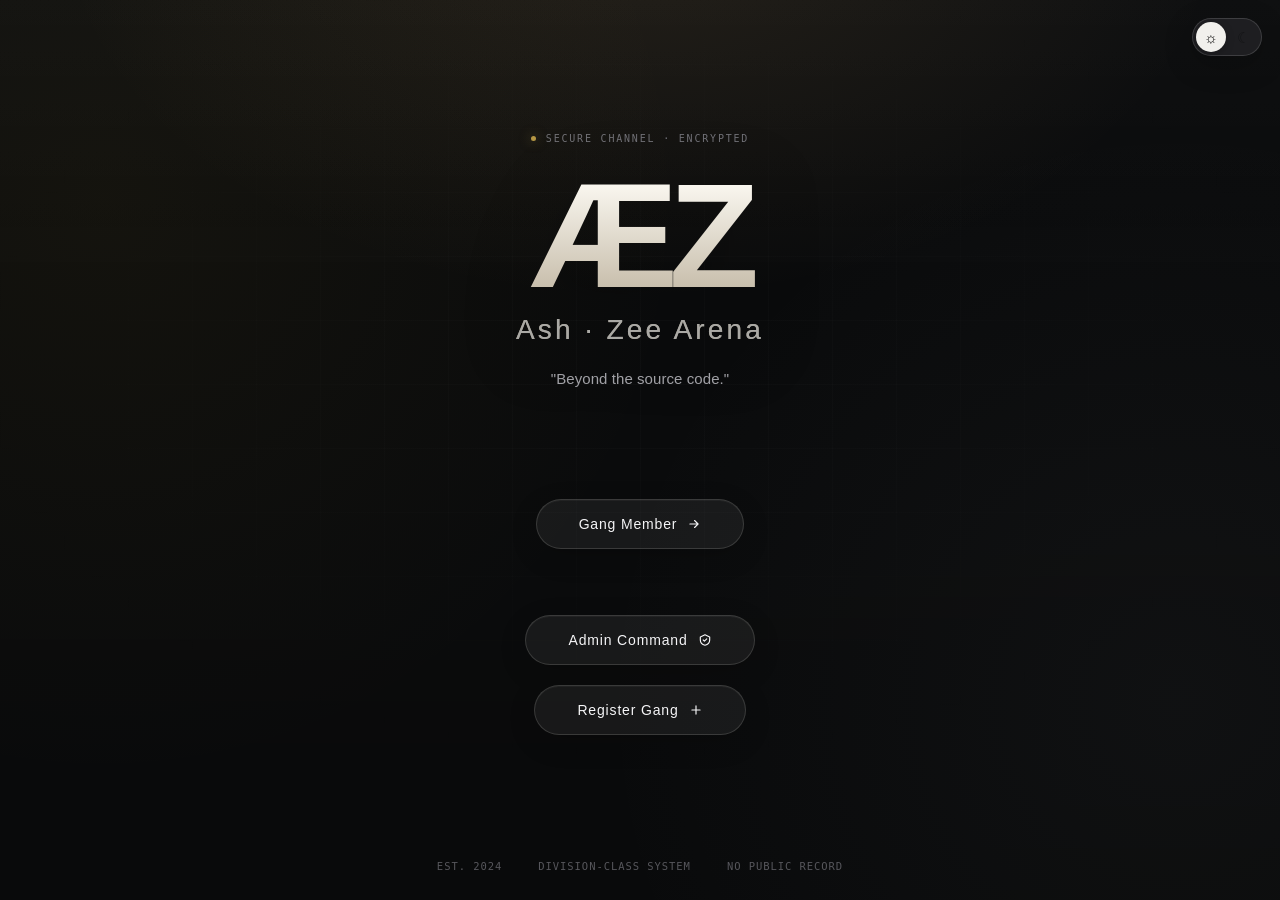
==== index.html @ aa79ac60 "Persist mobile UI fixes" ====
<!DOCTYPE html>
<html lang="en">
<head>
<meta charset="UTF-8">
<meta name="viewport" content="width=device-width, initial-scale=1, viewport-fit=cover">
<title>ÆZ Arena — Beyond the source code.</title>
<!-- AEZ PWA INSTALLED -->
<link rel="manifest" href="./manifest.json">
<meta name="theme-color" content="#0A0A0B">
<meta name="mobile-web-app-capable" content="yes">
<meta name="apple-mobile-web-app-capable" content="yes">
<meta name="apple-mobile-web-app-status-bar-style" content="black-translucent">
<meta name="apple-mobile-web-app-title" content="ÆZ Arena">
<link rel="icon" type="image/png" sizes="192x192" href="./icon-192.png">
<link rel="icon" type="image/png" sizes="512x512" href="./icon-512.png">
<link rel="apple-touch-icon" sizes="180x180" href="./icon-180.png">
<meta name="apple-mobile-web-app-orientations" content="portrait">

<style>
:root{
  --void:#0A0A0B;
  --charcoal:#18181A;
  --panel:#1F2023;
  --graphite:#2C2D30;
  --hair:rgba(255,255,255,0.08);
  --hair-strong:rgba(255,255,255,0.16);
  --bone:#F1F0EC;
  --ash:#9A9A9C;
  --ash-dim:#67676A;
  --silver:#B9BDC4;
  --gold:#C9A227;
  --gold-dim:#8F7419;
  --blue:#5A82B4;
  --blue-dim:#3C5A80;
  --danger:#A65C5C;
  --radius-lg:20px;
  --radius-md:14px;
  --radius-sm:9px;
  --font-ui: -apple-system, BlinkMacSystemFont, "SF Pro Display", "Inter", "Segoe UI", sans-serif;
  --font-mono: "SF Mono", "JetBrains Mono", ui-monospace, Menlo, Consolas, monospace;
}
*{margin:0;padding:0;box-sizing:border-box;-webkit-tap-highlight-color:transparent;}
html,body{height:100%;}
body{
  font-family:var(--font-ui);
  background:var(--void);
  color:var(--bone);
  overflow-x:hidden;
  -webkit-font-smoothing:antialiased;
}
::selection{background:var(--gold-dim);color:var(--bone);}
::-webkit-scrollbar{width:8px;height:8px;}
::-webkit-scrollbar-thumb{background:var(--graphite);border-radius:8px;}
::-webkit-scrollbar-track{background:transparent;}
a{color:inherit;text-decoration:none;}
button{font-family:inherit;cursor:pointer;}

/* ============ SCREEN MANAGEMENT ============ */
.screen{display:none !important;min-height:100vh;}
.screen.active{display:block !important;}
/* Protected app: never render the authenticated dashboard unless a valid
   Supabase session has been restored and the profile is approved. */
#app{display:none !important;}
body.authenticated #app{display:flex !important;}

/* Admin Review is a true standalone page. When opened, the normal Arena app
   is completely hidden and only the Admin Review workspace is rendered. */
body.admin-review-mode{
  overflow-y:auto !important;
  overflow-x:hidden !important;
  height:auto !important;
  min-height:100vh !important;
  position:relative !important;
}
body.admin-review-mode #app{
  display:none !important;
}
body.admin-review-mode #view-admin{
  display:block !important;
  position:relative !important;
  inset:auto !important;
  z-index:999 !important;
  width:100% !important;
  height:auto !important;
  min-height:100vh !important;
  max-height:none !important;
  overflow:visible !important;
  overflow-y:visible !important;
  overflow-x:hidden !important;
  padding:34px !important;
  background:var(--void) !important;
}
body.admin-review-mode #view-admin .admin-review-shell{
  width:100% !important;
}

/* Public/auth entry screens must never show the app navigation.
   Home, Activity, Intel, Ranks, and Profile appear only after an
   approved login has placed the document into the authenticated state. */
body:not(.authenticated) .sidebar,
body:not(.authenticated) .bottom-nav{
  display:none !important;
  visibility:hidden !important;
  pointer-events:none !important;
}


/* ============ LANDING ============ */
#landing{
  position:relative;
  min-height:100vh;
  width:100%;
  display:flex;flex-direction:column;align-items:center;justify-content:center;
  text-align:center;
  padding:40px 20px 72px;
  transition:opacity .25s ease, transform .25s ease;
  background:
    radial-gradient(ellipse 900px 500px at 50% 0%, rgba(201,162,39,0.06), transparent 60%),
    var(--void);
  text-align:center;
  overflow:hidden;
}
.grid-veil{
  position:absolute;inset:0;
  background-image:
    linear-gradient(rgba(232,233,235,0.025) 1px, transparent 1px),
    linear-gradient(90deg, rgba(232,233,235,0.025) 1px, transparent 1px);
  background-size:64px 64px;
  mask-image:radial-gradient(ellipse 70% 60% at 50% 40%, black, transparent 80%);
  pointer-events:none;
}
.noise-drift{
  position:absolute;inset:-20%;
  background:
    radial-gradient(circle at 20% 30%, rgba(201,162,39,0.05), transparent 35%),
    radial-gradient(circle at 80% 70%, rgba(185,189,196,0.04), transparent 35%);
  animation:drift 22s ease-in-out infinite alternate;
  pointer-events:none;
}
@keyframes drift{
  0%{transform:translate(0,0) scale(1);}
  100%{transform:translate(-3%,2%) scale(1.06);}
}
.mark-glyph{
  font-family:var(--font-mono);
  font-size:12px;
  letter-spacing:0.24em;
  color:var(--ash-dim);
  margin-bottom:28px;
  display:flex;align-items:center;gap:10px;
}
.mark-glyph .dot{width:5px;height:5px;border-radius:50%;background:var(--gold);box-shadow:0 0 8px var(--gold);animation:pulse 2.4s ease-in-out infinite;}
@keyframes pulse{0%,100%{opacity:0.4;}50%{opacity:1;}}
.entry-choice-grid{
  margin:56px auto 0;
  display:flex;
  flex-direction:column;
  align-items:center;
  gap:12px;
  position:relative;z-index:2;
  width:min(460px,calc(100vw - 40px));
}
.entry-btn{
  margin-top:0;
  width:100%;
  min-height:62px;
  padding:15px 48px 15px 22px;
  justify-content:center;gap:3px;
  text-align:center;
}
.entry-btn span{font-size:14px;letter-spacing:.04em;font-weight:600;}
.entry-btn svg{position:absolute;right:18px;width:14px;height:14px;}
.entry-btn-admin{background:rgba(201,162,39,.07);border-color:rgba(201,162,39,.28);}
.entry-btn-admin:hover{background:rgba(201,162,39,.12);border-color:rgba(201,162,39,.45);}
@media(max-width:650px){
  #landing{padding-left:16px;padding-right:16px;}
  .entry-choice-grid{width:min(400px,100%);}
}
#landing.leaving{
  opacity:0;
  transform:scale(1.015);
  pointer-events:none;
}
.wordmark{
  font-size:clamp(64px,14vw,148px);
  font-weight:600;
  letter-spacing:-0.03em;
  line-height:0.9;
  background:linear-gradient(180deg,#F5F6F7 10%, #9B9FA6 100%);
  -webkit-background-clip:text;background-clip:text;color:transparent;
  position:relative;z-index:2;
}
.wordmark small{display:block;font-size:0.19em;font-weight:400;letter-spacing:0.08em;color:var(--ash);-webkit-text-fill-color:var(--ash);margin-top:18px;}
.tagline{
  margin-top:28px;font-size:16px;color:var(--ash);font-style:italic;letter-spacing:0.01em;
  position:relative;z-index:2;
}
.enter-btn{
  margin-top:56px;
  padding:16px 42px;
  border-radius:999px;
  border:1px solid var(--hair-strong);
  background:rgba(232,233,235,0.05);
  backdrop-filter:blur(20px);
  color:var(--bone);
  font-size:14px;letter-spacing:0.06em;font-weight:500;
  display:inline-flex;align-items:center;gap:10px;
  transition:all .35s cubic-bezier(.2,.8,.2,1);
  position:relative;z-index:2;
}
.enter-btn:hover{background:rgba(232,233,235,0.1);border-color:var(--hair-strong);transform:translateY(-2px);box-shadow:0 12px 40px rgba(0,0,0,0.4);}
.enter-btn svg{width:14px;height:14px;transition:transform .35s;}
.enter-btn:hover svg{transform:translateX(3px);}
.landing-foot{
  position:absolute;bottom:28px;left:0;right:0;
  display:flex;justify-content:center;gap:36px;
  font-family:var(--font-mono);font-size:10.5px;letter-spacing:0.12em;color:var(--ash-dim);
}

/* ============ LOGIN ============ */
#login, #signup, #adminLogin{
  min-height:100vh;display:flex;align-items:center;justify-content:center;
  background:var(--void);
  padding:24px;
}
#adminLogin.screen, #adminLogin.screen.active{display:flex !important;align-items:center !important;justify-content:center !important;min-height:100vh !important;width:100% !important;padding:24px !important;}
.login-card{
  width:100%;max-width:400px;
  background:rgba(20,23,27,0.6);
  backdrop-filter:blur(30px);
  border:1px solid var(--hair);
  border-radius:var(--radius-lg);
  padding:40px 34px;
  box-shadow:0 40px 100px rgba(0,0,0,0.5);
  animation:rise .6s cubic-bezier(.2,.8,.2,1);
}
@keyframes rise{from{opacity:0;transform:translateY(16px);}to{opacity:1;transform:translateY(0);}}
.login-head{text-align:center;margin-bottom:30px;}
.login-head .glyph{font-size:22px;letter-spacing:0.05em;font-weight:600;margin-bottom:6px;}
.login-head .sub{font-size:12px;color:var(--ash-dim);letter-spacing:0.14em;}
.field{margin-bottom:16px;}
.field label{display:block;font-size:11.5px;color:var(--ash);margin-bottom:7px;letter-spacing:0.03em;}
.field input, .field select{
  width:100%;padding:13px 14px;border-radius:var(--radius-sm);
  border:1px solid var(--hair);background:rgba(0,0,0,0.3);
  color:var(--bone);font-size:14px;transition:border-color .2s, background .2s;
  font-family:inherit;appearance:none;-webkit-appearance:none;
}
.field select{
  background-image:url("data:image/svg+xml,%3Csvg xmlns='http://www.w3.org/2000/svg' viewBox='0 0 24 24' fill='none' stroke='%238A8F98' stroke-width='2'%3E%3Cpath d='m6 9 6 6 6-6'/%3E%3C/svg%3E");
  background-repeat:no-repeat;background-position:right 12px center;background-size:16px;
}
.field select option{background:var(--charcoal);color:var(--bone);}
.field select:invalid, .field select option[value=""]{color:var(--ash-dim);}
.field input:focus, .field select:focus{outline:none;border-color:var(--gold-dim);background:rgba(0,0,0,0.45);}
.pw-wrap{position:relative;}
.pw-wrap input{padding-right:42px;}
.pw-toggle{position:absolute;right:4px;top:50%;transform:translateY(-50%);width:32px;height:32px;border:none;background:transparent;color:var(--ash-dim);display:flex;align-items:center;justify-content:center;border-radius:8px;transition:color .2s, background .2s;}
.pw-toggle:hover{color:var(--ash);background:rgba(232,233,235,0.06);}
.pw-toggle svg{width:16px;height:16px;}
.field.error input, .field.error select{border-color:var(--danger);background:rgba(166,92,92,0.06);}
.field.error .upload-well{border-color:var(--danger);background:rgba(166,92,92,0.06);}
.field.error label{color:#C98F8F;}
.status-row{display:flex;justify-content:space-between;margin:22px 0;padding:14px;border-radius:var(--radius-sm);background:rgba(0,0,0,0.25);border:1px solid var(--hair);}
.status-item{text-align:center;flex:1;}
.status-item .lbl{font-size:9.5px;color:var(--ash-dim);letter-spacing:0.1em;margin-bottom:5px;}
.status-item .val{font-size:12px;font-weight:500;}
.status-item .val.ok{color:var(--blue);}
.login-error{
  display:flex;align-items:center;gap:8px;margin-bottom:16px;padding:11px 13px;
  border-radius:var(--radius-sm);background:rgba(166,92,92,0.1);border:1px solid rgba(166,92,92,0.3);
  color:#C98F8F;font-size:12.5px;line-height:1.4;
}
@keyframes shake{
  10%,90%{transform:translateX(-1px);}
  20%,80%{transform:translateX(2px);}
  30%,50%,70%{transform:translateX(-4px);}
  40%,60%{transform:translateX(4px);}
}
.login-card.shake{animation:shake .5s cubic-bezier(.36,.07,.19,.97) both;}
.enter-full{
  width:100%;padding:15px;border-radius:var(--radius-sm);border:none;
  background:var(--bone);color:var(--void);font-weight:600;font-size:14px;letter-spacing:0.03em;
  transition:transform .2s, box-shadow .2s;
}
.enter-full:hover{transform:translateY(-1px);box-shadow:0 10px 30px rgba(232,233,235,0.12);}
.enter-full:disabled{opacity:0.55;cursor:not-allowed;transform:none;box-shadow:none;}
.field input:disabled, .field select:disabled{opacity:0.5;cursor:not-allowed;}
.login-note{text-align:center;margin-top:18px;font-size:11px;color:var(--ash-dim);}
.login-switch{text-align:center;margin-top:14px;font-size:12.5px;color:var(--ash-dim);}
.login-switch a{color:var(--gold);cursor:pointer;font-weight:500;}
.login-switch a:hover{text-decoration:underline;}
 .entry-back-btn{
  display:block;
  width:100%;
  margin-top:16px;
  padding:11px 14px;
  border:1px solid var(--hair-strong);
  border-radius:10px;
  background:rgba(232,233,235,0.04);
  color:var(--ash);
  text-align:center;
  font-size:12px;
  text-decoration:none !important;
  transition:background .2s,border-color .2s,color .2s;
}
.entry-back-btn:hover{background:rgba(232,233,235,0.08);border-color:var(--hair-strong);color:var(--bone);}

/* upload well */
.upload-well{
  display:flex;flex-direction:column;align-items:center;justify-content:center;gap:10px;
  min-height:120px;border-radius:var(--radius-sm);border:1.5px dashed var(--hair-strong);
  background:rgba(0,0,0,0.25);cursor:pointer;transition:border-color .2s, background .2s;padding:16px;text-align:center;
}
.upload-well:hover{border-color:var(--gold-dim);background:rgba(201,162,39,0.04);}
.upload-well svg{width:26px;height:26px;color:var(--ash-dim);}
.upload-well span{font-size:12px;color:var(--ash-dim);}
.upload-well img{max-width:100%;max-height:160px;border-radius:8px;object-fit:cover;}
.upload-well.has-image{border-style:solid;border-color:var(--hair-strong);padding:8px;}

/* pending / verification screen */
.pending-photo-wrap{width:96px;height:96px;margin:0 auto 16px;border-radius:16px;overflow:hidden;background:var(--graphite);border:1px solid var(--hair-strong);}
.pending-photo-wrap img{width:100%;height:100%;object-fit:cover;display:block;}
.pending-name{font-size:19px;font-weight:700;margin-bottom:2px;}
#signupPending .kv-row{text-align:left;}
.stamp.verified{color:var(--blue);border-color:var(--blue);}

/* ============ APP SHELL ============ */
#app{min-height:100vh;display:flex;background:var(--void);}
.sidebar{
  width:250px;flex-shrink:0;
  background:rgba(15,17,20,0.7);
  backdrop-filter:blur(24px);
  border-right:1px solid var(--hair);
  padding:22px 16px;
  display:flex;flex-direction:column;
  position:sticky;top:0;height:100vh;overflow-y:auto;
}
.side-brand{display:flex;align-items:center;gap:10px;padding:6px 10px 24px;}
.side-brand .glyph{width:30px;height:30px;border-radius:9px;background:linear-gradient(145deg,#2A2D33,#141618);border:1px solid var(--hair-strong);display:flex;align-items:center;justify-content:center;font-size:13px;font-weight:700;}
.side-brand .name{font-size:15px;font-weight:600;letter-spacing:0.01em;}
.nav-group{margin-bottom:20px;}
.nav-group-label{font-size:10px;color:var(--ash-dim);letter-spacing:0.12em;padding:0 10px 8px;}
.nav-item{
  display:flex;align-items:center;gap:11px;padding:9px 10px;border-radius:var(--radius-sm);
  font-size:13.5px;color:var(--ash);margin-bottom:2px;transition:background .18s, color .18s;
}
.nav-item svg{width:16px;height:16px;flex-shrink:0;opacity:0.8;}
.nav-item:hover{background:rgba(232,233,235,0.04);color:var(--bone);}
.nav-item.active{background:rgba(201,162,39,0.14);color:var(--bone);border:1px solid rgba(201,162,39,0.3);}
.nav-item.active svg{opacity:1;}

.main{flex:1;min-width:0;display:flex;flex-direction:column;}
.topbar{
  height:64px;flex-shrink:0;
  display:flex;align-items:center;justify-content:space-between;
  padding:0 28px;
  border-bottom:1px solid var(--hair);
  background:rgba(8,9,11,0.7);backdrop-filter:blur(20px);
  position:sticky;top:0;z-index:10;
}
.top-left{display:flex;align-items:center;gap:16px;}
.top-mark{font-size:14px;font-weight:700;letter-spacing:0.02em;}
.top-clock{font-family:var(--font-mono);font-size:12px;color:var(--ash);}
.top-right{display:flex;align-items:center;gap:18px;}
.icon-btn{width:34px;height:34px;border-radius:50%;background:rgba(232,233,235,0.04);border:1px solid var(--hair);display:flex;align-items:center;justify-content:center;position:relative;}
.icon-btn svg{width:15px;height:15px;color:var(--ash);}
.icon-btn .dot{position:absolute;top:6px;right:7px;width:6px;height:6px;border-radius:50%;background:var(--gold);}
.avatar-chip{display:flex;align-items:center;gap:8px;padding:4px 12px 4px 4px;border-radius:999px;background:rgba(232,233,235,0.04);border:1px solid var(--hair);position:relative;}
.avatar-chip .av{width:26px;height:26px;border-radius:50%;background:linear-gradient(145deg,#3A3D44,#1A1C20);}
.avatar-chip .lvl{font-size:11px;color:var(--ash);}
.avatar-menu{
  display:none;position:absolute;top:calc(100% + 8px);right:0;min-width:140px;
  background:rgba(20,23,27,0.95);backdrop-filter:blur(20px);border:1px solid var(--hair-strong);
  border-radius:12px;padding:6px;box-shadow:0 20px 50px rgba(0,0,0,0.4);z-index:20;
}
.avatar-menu.show{display:block;}
.avatar-menu-item{padding:9px 12px;font-size:12.5px;color:var(--bone);border-radius:8px;transition:background .15s;}
.avatar-menu-item:hover{background:rgba(232,233,235,0.06);}

.content{padding:28px;max-width:1400px;width:100%;}
.view{display:none;animation:fadein .35s ease;}
.view.active{display:block;}
@keyframes fadein{from{opacity:0;transform:translateY(6px);}to{opacity:1;transform:translateY(0);}}
/* One orchestrated reveal, played once on first entry into the desktop —
   not a per-card hover trick, a single arrival moment. */
@keyframes cardIn{from{opacity:0;transform:translateY(14px);}to{opacity:1;transform:translateY(0);}}
.stagger-in{animation:cardIn .5s cubic-bezier(.2,.8,.2,1) both;}

.page-head{display:flex;align-items:baseline;justify-content:space-between;margin-bottom:24px;flex-wrap:wrap;gap:10px;}
.page-head h1{font-size:26px;font-weight:600;letter-spacing:-0.01em;}
.page-head .page-sub{font-size:13px;color:var(--ash-dim);margin-top:4px;}
.stamp{
  font-family:var(--font-mono);font-size:10.5px;letter-spacing:0.14em;font-weight:700;
  padding:5px 11px;border-radius:5px;border:1.5px solid currentColor;
  transform:rotate(-2deg);display:inline-block;
}
.stamp.classified{color:var(--danger);}
.stamp.active{color:var(--blue);}
.stamp.neutral{color:var(--ash);}

/* grid */
.grid{display:grid;grid-template-columns:repeat(12,1fr);gap:16px;}
.card{
  grid-column:span 4;
  background:rgba(20,23,27,0.55);
  backdrop-filter:blur(20px);
  border:1px solid var(--hair);
  border-radius:var(--radius-lg);
  padding:22px;
  transition:border-color .3s;
}
/* Only cards that actually respond to a click lift on hover — a static stat
   card has nothing to reveal, so it stays still; motion here is reserved
   for things that open. */
.clickable{cursor:pointer;}
.card.clickable{transition:transform .3s cubic-bezier(.2,.8,.2,1), border-color .3s;}
.card.clickable:hover{transform:translateY(-3px);border-color:var(--hair-strong);}
.icon-btn.clickable{transition:background .2s, border-color .2s;}
.icon-btn.clickable:hover{background:rgba(232,233,235,0.08);border-color:var(--hair-strong);}
.list-row.clickable{transition:background .2s;margin:0 -10px;padding-left:10px;padding-right:10px;border-radius:10px;}
.list-row.clickable:hover{background:rgba(232,233,235,0.035);}
.card.span-12{grid-column:span 12;}
.card.span-8{grid-column:span 8;}
.card.span-6{grid-column:span 6;}
.card.span-4{grid-column:span 4;}
.card.span-3{grid-column:span 3;}
.admin-review-list{display:grid;grid-template-columns:repeat(12,1fr);gap:16px;}
.admin-application-card{
  grid-column:span 6;
  background:rgba(20,23,27,0.55);
  backdrop-filter:blur(20px);
  border:1px solid var(--hair);
  border-radius:var(--radius-lg);
  padding:20px;
  transition:transform .25s ease,border-color .25s ease;
}
.admin-application-card:hover{transform:translateY(-2px);border-color:var(--hair-strong);}
.admin-roster-panel .admin-application-card{padding:14px;}
.admin-roster-panel .admin-application-top{margin-bottom:12px;}
.admin-roster-panel .admin-details{margin-bottom:12px;}
.admin-roster-panel .admin-detail{padding:8px 9px;}
.admin-roster-panel .admin-detail .label{font-size:8px;}
.admin-roster-panel .admin-detail .value{font-size:10.5px;}
.admin-application-top{display:flex;align-items:flex-start;justify-content:space-between;gap:14px;margin-bottom:18px;}
.admin-identity{display:flex;align-items:center;gap:12px;min-width:0;}
.admin-avatar{
  width:44px;height:44px;border-radius:12px;
  display:flex;align-items:center;justify-content:center;
  background:linear-gradient(145deg,#3A3D44,#1A1C20);
  border:1px solid var(--hair-strong);
  color:var(--bone);font-weight:700;font-size:14px;
}
.admin-identity strong{display:block;font-size:15px;font-weight:600;white-space:nowrap;overflow:hidden;text-overflow:ellipsis;}
.admin-identity .page-sub{margin-top:3px;white-space:nowrap;overflow:hidden;text-overflow:ellipsis;}
.admin-pending{font-family:var(--font-mono);font-size:9px;letter-spacing:.08em;text-transform:uppercase;padding:5px 8px;border:1px solid rgba(201,162,39,.35);border-radius:6px;color:var(--gold);white-space:nowrap;}
.admin-details{display:grid;grid-template-columns:repeat(2,minmax(0,1fr));gap:10px;margin-bottom:18px;}
.admin-detail{padding:11px 12px;border:1px solid var(--hair);border-radius:10px;background:rgba(232,233,235,.025);}
.admin-detail .label{font-size:9px;color:var(--ash-dim);letter-spacing:.08em;text-transform:uppercase;margin-bottom:5px;}
.admin-detail .value{font-size:12px;color:var(--bone);word-break:break-word;}
.admin-actions{display:flex;gap:8px;padding-top:16px;border-top:1px solid var(--hair);}
.admin-btn{flex:1;border:1px solid var(--hair-strong);background:rgba(232,233,235,.04);color:var(--bone);border-radius:9px;padding:10px 12px;font-size:11px;cursor:pointer;transition:background .2s,border-color .2s,transform .2s;}
.admin-btn:hover{background:rgba(232,233,235,.08);transform:translateY(-1px);}
.admin-btn.approve{border-color:rgba(100,220,170,.35);color:var(--blue);}
.admin-btn.reject{border-color:rgba(220,100,100,.35);color:var(--danger);}
.admin-photo{width:42px;height:42px;border-radius:8px;object-fit:cover;border:1px solid var(--hair-strong);background:var(--graphite);}
/* Admin Review — desktop command layout: roster on the left, selected
   member information permanently in the RIGHT content area. Never stack
   the detail panel underneath on desktop-sized screens. */
#view-admin{
  width:100%;
  min-width:0;
}
.admin-review-shell{
  display:grid !important;
  grid-template-columns:320px minmax(0,1fr) !important;
  gap:18px;
  align-items:start;
  width:100%;
  min-width:0;
}
.admin-roster-panel{
  grid-column:1;
  grid-row:1;
  position:sticky;
  top:88px;
  max-height:calc(100vh - 120px);
  overflow-y:auto;
  padding:18px;
  min-width:0;
}
.admin-command-panel{
  grid-column:2;
  grid-row:1;
  min-width:0;
  width:100%;
}
.admin-roster-head{display:flex;align-items:center;justify-content:space-between;gap:10px;margin-bottom:14px;}
.admin-roster-head .title{font-size:12px;font-weight:600;letter-spacing:.08em;}
.admin-filter-row{display:flex;flex-wrap:wrap;gap:7px;margin:0 0 9px;}
.admin-filter-btn{appearance:none;border:1px solid var(--hair);background:rgba(232,233,235,.025);color:var(--ash-dim);border-radius:999px;padding:7px 10px;font:inherit;font-size:10px;letter-spacing:.04em;cursor:pointer;transition:.2s;}
.admin-filter-btn:hover{background:rgba(232,233,235,.06);color:var(--bone);border-color:var(--hair-strong);}
.admin-filter-btn.active{background:rgba(232,233,235,.085);color:var(--bone);border-color:var(--hair-strong);}
.admin-filter-status{padding-bottom:4px;border-bottom:1px solid var(--hair);margin-bottom:12px;}
.admin-search-row{display:flex;gap:8px;align-items:center;margin:0 0 12px;}
.admin-search-wrap{position:relative;flex:1;min-width:0;}
.admin-search-wrap svg{position:absolute;left:11px;top:50%;transform:translateY(-50%);width:14px;height:14px;color:var(--ash-dim);pointer-events:none;}
.admin-search-input{width:100%;padding:10px 12px 10px 33px;border-radius:10px;border:1px solid var(--hair);background:rgba(0,0,0,.22);color:var(--bone);font:inherit;font-size:11.5px;}
.admin-search-input::placeholder{color:var(--ash-dim);}
.admin-search-input:focus{outline:none;border-color:var(--hair-strong);background:rgba(0,0,0,.32);}
.admin-search-category{width:145px;flex:0 0 145px;padding:10px 30px 10px 11px;border-radius:10px;border:1px solid var(--hair);background:rgba(0,0,0,.22);color:var(--ash);font:inherit;font-size:10.5px;appearance:none;-webkit-appearance:none;background-image:url("data:image/svg+xml,%3Csvg xmlns='http://www.w3.org/2000/svg' viewBox='0 0 24 24' fill='none' stroke='%238A8F98' stroke-width='2'%3E%3Cpath d='m6 9 6 6 6-6'/%3E%3C/svg%3E");background-repeat:no-repeat;background-position:right 10px center;background-size:14px;}
.admin-search-category:focus{outline:none;border-color:var(--hair-strong);}
@media(max-width:520px){.admin-search-row{flex-direction:column;align-items:stretch}.admin-search-category{width:100%;flex-basis:auto}}
.admin-gang-section{margin-bottom:16px;}
.admin-gang-section:last-child{margin-bottom:0;}
.admin-gang-heading{display:flex;align-items:center;justify-content:space-between;gap:8px;margin:2px 0 8px;}
.admin-gang-heading .name{font-size:11px;font-weight:700;letter-spacing:.08em;}
.admin-gang-heading .count{font-size:10px;color:var(--ash-dim);}
.admin-member-list{display:flex;flex-direction:column;gap:7px;}
.admin-roster-item{
  width:100%;display:flex;align-items:center;gap:10px;padding:10px;
  border-radius:11px;border:1px solid var(--hair);background:rgba(232,233,235,.025);
  color:inherit;text-align:left;cursor:pointer;transition:background .2s,border-color .2s,transform .2s;
}
.admin-roster-item:hover{background:rgba(232,233,235,.055);border-color:var(--hair-strong);transform:translateY(-1px);}
.admin-roster-item.active{background:rgba(232,233,235,.075);border-color:var(--hair-strong);box-shadow:0 0 0 1px rgba(232,233,235,.025) inset;}
.admin-roster-avatar{width:38px;height:38px;border-radius:10px;flex-shrink:0;display:flex;align-items:center;justify-content:center;background:linear-gradient(145deg,#3A3D44,#1A1C20);border:1px solid var(--hair-strong);font-size:11px;font-weight:700;overflow:hidden;}
.admin-roster-avatar img{width:100%;height:100%;object-fit:cover;display:block;}
.admin-roster-copy{min-width:0;flex:1;}
.admin-roster-copy strong{display:block;font-size:12px;white-space:nowrap;overflow:hidden;text-overflow:ellipsis;}
.admin-roster-copy .sub{font-size:10px;color:var(--ash-dim);margin-top:2px;white-space:nowrap;overflow:hidden;text-overflow:ellipsis;}
.admin-roster-copy .gang{font-size:9.5px;color:var(--gold);margin-top:3px;white-space:nowrap;overflow:hidden;text-overflow:ellipsis;}
.admin-roster-status{font-size:8px;font-weight:700;letter-spacing:.06em;text-transform:uppercase;padding:5px 7px;border-radius:999px;border:1px solid var(--hair);white-space:nowrap;}
.admin-roster-status.pending{color:var(--gold);border-color:rgba(214,180,100,.28);background:rgba(214,180,100,.07);}
.admin-roster-status.approved{color:var(--blue);border-color:rgba(100,220,170,.28);background:rgba(100,220,170,.055);}
.admin-roster-status.rejected{color:var(--danger);border-color:rgba(220,100,100,.28);background:rgba(220,100,100,.055);}
.admin-command-panel{min-width:0;}
.admin-detail-card{padding:22px;min-height:420px;}
.admin-detail-empty{min-height:420px;display:flex;align-items:center;justify-content:center;text-align:center;padding:30px;}
.admin-detail-head{display:flex;align-items:flex-start;justify-content:space-between;gap:16px;padding-bottom:18px;border-bottom:1px solid var(--hair);}
.admin-detail-identity{display:flex;align-items:center;gap:14px;min-width:0;}
.admin-detail-photo{width:76px;height:76px;border-radius:16px;object-fit:cover;background:var(--graphite);border:1px solid var(--hair-strong);display:flex;align-items:center;justify-content:center;color:var(--ash-dim);font-size:17px;font-weight:700;overflow:hidden;flex-shrink:0;}
.admin-detail-photo img{width:100%;height:100%;object-fit:cover;display:block;}
.admin-detail-name{font-size:21px;font-weight:650;line-height:1.2;}
.admin-detail-email{font-size:11px;color:var(--ash-dim);margin-top:5px;word-break:break-word;}
.admin-detail-meta{display:flex;flex-wrap:wrap;gap:6px;margin-top:9px;}
.admin-detail-meta .mini{font-size:9px;padding:5px 7px;border:1px solid var(--hair);border-radius:999px;color:var(--ash-dim);background:rgba(232,233,235,.025);}
.admin-status-badge{font-size:9px;font-weight:700;letter-spacing:.07em;text-transform:uppercase;padding:6px 8px;border-radius:999px;border:1px solid var(--hair);white-space:nowrap;}
.admin-status-pending{color:var(--gold);border-color:rgba(214,180,100,.28);background:rgba(214,180,100,.07);}
.admin-status-approved{color:var(--blue);border-color:rgba(100,220,170,.28);background:rgba(100,220,170,.055);}
.admin-status-rejected{color:var(--danger);border-color:rgba(220,100,100,.28);background:rgba(220,100,100,.055);}
.admin-detail-grid{display:grid;grid-template-columns:repeat(2,minmax(0,1fr));gap:10px;margin-top:18px;}
.admin-member-field{padding:11px 12px;border:1px solid var(--hair);border-radius:10px;background:rgba(0,0,0,.06);min-width:0;}
.admin-member-field .label{font-size:9px;color:var(--ash-dim);text-transform:uppercase;letter-spacing:.07em;margin-bottom:5px;}
.admin-member-field .value{font-size:12px;color:var(--bone);line-height:1.45;word-break:break-word;}
.admin-member-field.full{grid-column:1/-1;}
.admin-member-actions{display:flex;gap:8px;margin-top:16px;flex-wrap:wrap;}
.admin-member-actions .admin-btn{flex:0 1 180px;}
.admin-btn{border:1px solid var(--hair-strong);background:rgba(232,233,235,.04);color:var(--bone);border-radius:9px;padding:10px 12px;font-size:11px;cursor:pointer;transition:background .2s,border-color .2s,transform .2s;}
.admin-btn:hover{background:rgba(232,233,235,.08);transform:translateY(-1px);}
.admin-btn.approve{border-color:rgba(100,220,170,.35);color:var(--blue);}
.admin-btn.reject{border-color:rgba(220,100,100,.35);color:var(--danger);}
.admin-readonly-note{font-size:9.5px;color:var(--ash-dim);margin-top:13px;line-height:1.5;padding-top:12px;border-top:1px solid var(--hair);}

/* Dedicated Admin Review page controls. The Admin Review is its own view;
   clicking it hides all other view content, and this control returns directly
   to the main dashboard view. */
.admin-review-page-head{align-items:center;}
.admin-review-head-actions{display:flex;align-items:center;gap:8px;flex-wrap:wrap;}
.admin-page-btn{
  display:inline-flex;align-items:center;justify-content:center;
  appearance:none;border:1px solid var(--hair-strong);background:rgba(232,233,235,.04);
  color:var(--ash);border-radius:10px;padding:10px 14px;font:inherit;font-size:11px;
  letter-spacing:.02em;cursor:pointer;transition:background .2s,border-color .2s,color .2s,transform .2s;
}
.admin-page-btn:hover{background:rgba(232,233,235,.08);color:var(--bone);border-color:var(--hair-strong);transform:translateY(-1px);}
.admin-page-btn.primary{background:rgba(201,162,39,.10);border-color:rgba(201,162,39,.32);color:var(--bone);}
.admin-page-btn.primary:hover{background:rgba(201,162,39,.16);border-color:rgba(201,162,39,.45);}
@media(max-width:600px){
  .admin-review-page-head{align-items:flex-start;}
  .admin-review-head-actions{width:100%;}
  .admin-page-btn{flex:1;}
}

@media(max-width:780px){
  /* Mobile Admin Review: use a true single-column mobile workspace so every
     control remains readable and tappable. Selecting a member swaps the list
     for the full record instead of forcing an oversized desktop canvas. */
  body.admin-review-mode #view-admin{
    padding:18px 14px 28px !important;
    overflow:visible !important;
    overflow-x:hidden !important;
  }
  body.admin-review-mode #view-admin .page-head{
    position:sticky;top:0;z-index:5;
    padding:10px 0 14px;
    margin:0 0 14px;
    background:linear-gradient(180deg,var(--void) 78%,rgba(10,10,11,0));
  }
  .admin-review-shell{
    display:flex !important;
    flex-direction:column !important;
    gap:12px !important;
    min-width:0 !important;
  }
  .admin-roster-panel{
    position:static !important;
    max-height:none !important;
    width:100% !important;
    padding:14px !important;
    overflow:visible !important;
  }
  .admin-command-panel{
    width:100% !important;
    grid-column:auto !important;
    grid-row:auto !important;
  }
  .admin-search-row{
    display:flex !important;
    flex-direction:column !important;
    align-items:stretch !important;
    gap:8px !important;
  }
  .admin-search-category{
    width:100% !important;
    flex:0 0 auto !important;
  }
  .admin-roster-item{
    min-height:58px;
    padding:10px 9px;
  }
  .admin-roster-status{font-size:7.5px;padding:5px 6px;}
  .admin-detail-card,.admin-detail-empty{
    min-height:0 !important;
    padding:16px !important;
  }
  .admin-detail-head{
    flex-direction:column !important;
    align-items:stretch !important;
  }
  .admin-detail-identity{align-items:flex-start;}
  .admin-detail-name{font-size:18px;}
  .admin-detail-grid{grid-template-columns:1fr !important;}
  .admin-member-actions{
    flex-direction:column !important;
  }
  .admin-member-actions .admin-btn{
    flex:1 1 auto !important;
    width:100%;
  }
}

/* On phones, keep only the roster visible initially. Tapping a member opens
   the complete record as the mobile detail page; the back button returns to
   the roster list. */
@media(max-width:600px){
  body.admin-review-mode #adminSelectedMemberPanel{display:none;}
  body.admin-review-mode.admin-member-selected #adminSelectedMemberPanel{display:block;}
  body.admin-review-mode.admin-member-selected #adminRosterPanel{}
  .admin-mobile-back{display:none;}
  body.admin-review-mode.admin-member-selected .admin-mobile-back{display:inline-flex;}
}

.welcome-card{display:flex;justify-content:space-between;align-items:center;flex-wrap:wrap;gap:20px;}
.welcome-card h2{font-size:22px;font-weight:600;margin-bottom:6px;}
.welcome-card .meta{display:flex;gap:22px;margin-top:14px;flex-wrap:wrap;}
.meta-item .l{font-size:10.5px;color:var(--ash-dim);letter-spacing:0.08em;margin-bottom:4px;}
.meta-item .v{font-size:14px;font-weight:500;}
.id-glass{width:150px;height:96px;border-radius:14px;background:linear-gradient(145deg,rgba(201,162,39,0.18),rgba(90,130,180,0.07),rgba(10,10,11,0.6));border:1px solid var(--hair-strong);display:flex;flex-direction:column;justify-content:center;align-items:center;gap:4px;}
.id-glass .lv{font-family:var(--font-mono);font-size:9px;color:var(--ash-dim);letter-spacing:0.1em;}
.id-glass .lv-val{font-size:18px;font-weight:700;}

.stat-label{font-size:11px;color:var(--ash-dim);letter-spacing:0.06em;margin-bottom:10px;}
.stat-value{font-size:32px;font-weight:700;letter-spacing:-0.01em;font-variant-numeric:tabular-nums;}
.stat-delta{font-size:11.5px;color:var(--blue);margin-top:8px;}
.stat-delta.down{color:var(--danger);}

.list-row{display:flex;align-items:center;justify-content:space-between;padding:12px 0;border-bottom:1px solid var(--hair);}
.list-row:last-child{border-bottom:none;}
.list-left{display:flex;align-items:center;gap:12px;}
.list-icon{width:34px;height:34px;border-radius:9px;background:var(--graphite);display:flex;align-items:center;justify-content:center;flex-shrink:0;}
.list-icon svg{width:15px;height:15px;color:var(--gold);}
.list-title{font-size:13.5px;font-weight:500;}
.list-sub{font-size:11.5px;color:var(--ash-dim);margin-top:2px;}
.pill{font-size:10.5px;padding:4px 10px;border-radius:999px;background:rgba(232,233,235,0.06);color:var(--ash);border:1px solid var(--hair);}
.pill.live{color:var(--blue);border-color:rgba(90,130,180,0.35);background:rgba(90,130,180,0.1);}

/* activities */
.filter-row{display:flex;gap:8px;margin-bottom:18px;flex-wrap:wrap;}
.chip{padding:8px 15px;border-radius:999px;font-size:12px;color:var(--ash);background:rgba(232,233,235,0.04);border:1px solid var(--hair);transition:background .2s, color .2s, border-color .2s;}
.chip:hover{color:var(--bone);border-color:var(--hair-strong);}
.chip.active{background:rgba(201,162,39,0.16);color:var(--bone);border-color:rgba(201,162,39,0.35);}
.act-grid{display:grid;grid-template-columns:repeat(auto-fill,minmax(280px,1fr));gap:16px;}
.act-card{cursor:pointer;}
.act-top{display:flex;justify-content:space-between;align-items:flex-start;margin-bottom:14px;}
.act-cat{font-size:10px;color:var(--gold);letter-spacing:0.08em;margin-bottom:6px;}
.act-name{font-size:16px;font-weight:600;}
.act-desc{font-size:12.5px;color:var(--ash);line-height:1.5;margin:10px 0 14px;}
.act-foot{display:flex;justify-content:space-between;align-items:center;font-size:11.5px;color:var(--ash-dim);}
.act-points{font-family:var(--font-mono);color:var(--bone);font-weight:600;}

/* modal */
.modal-veil{position:fixed;inset:0;background:rgba(4,5,6,0.65);backdrop-filter:blur(6px);z-index:100;display:none;align-items:flex-end;justify-content:center;}
.modal-veil.show{display:flex;animation:veilin .25s ease;}
@keyframes veilin{from{opacity:0;}to{opacity:1;}}
.sheet{
  width:100%;max-width:560px;max-height:82vh;overflow-y:auto;
  background:rgba(18,20,24,0.92);backdrop-filter:blur(30px);
  border:1px solid var(--hair-strong);border-bottom:none;
  border-radius:24px 24px 0 0;padding:30px 28px 40px;
  animation:sheetup .4s cubic-bezier(.2,.8,.2,1);
  margin-bottom:0;
}
@keyframes sheetup{from{transform:translateY(40px);opacity:0;}to{transform:translateY(0);opacity:1;}}
.sheet-handle{width:36px;height:4px;border-radius:4px;background:var(--hair-strong);margin:0 auto 22px;}
.sheet-close{position:absolute;top:20px;right:24px;width:30px;height:30px;border-radius:50%;background:rgba(232,233,235,0.06);border:1px solid var(--hair);display:flex;align-items:center;justify-content:center;color:var(--ash);}
.tabs-row{display:flex;gap:4px;border-bottom:1px solid var(--hair);margin-bottom:18px;overflow-x:auto;}
.tab-btn{padding:9px 14px;font-size:12.5px;color:var(--ash-dim);border-bottom:2px solid transparent;white-space:nowrap;}
.tab-btn.active{color:var(--bone);border-color:var(--gold);}
.kv-row{display:flex;justify-content:space-between;padding:10px 0;border-bottom:1px solid var(--hair);font-size:13px;}
.kv-row .k{color:var(--ash-dim);}
.kv-row .v{font-family:var(--font-mono);font-weight:500;}

/* black op */
.op-hero{background:radial-gradient(ellipse 600px 300px at 20% 0%, rgba(166,92,92,0.08), transparent 70%), rgba(20,23,27,0.55);}
.countdown{display:flex;gap:14px;margin:20px 0;}
.cd-block{flex:1;text-align:center;padding:16px 8px;border-radius:12px;background:rgba(0,0,0,0.3);border:1px solid var(--hair);}
.cd-num{font-family:var(--font-mono);font-size:26px;font-weight:700;font-variant-numeric:tabular-nums;}
.cd-lbl{font-size:9.5px;color:var(--ash-dim);letter-spacing:0.1em;margin-top:4px;}
.rule-list{list-style:none;margin-top:16px;}
.rule-list li{padding:9px 0 9px 22px;position:relative;font-size:13px;color:var(--ash);border-bottom:1px solid var(--hair);}
.rule-list li:before{content:'—';position:absolute;left:0;color:var(--ash-dim);}
.rule-list li:last-child{border-bottom:none;}

/* campaign / titles board */
.title-board{display:flex;flex-direction:column;gap:12px;}
.title-row{display:grid;grid-template-columns:1.4fr 1fr 1fr auto;gap:14px;align-items:center;padding:16px;border-radius:14px;background:rgba(20,23,27,0.5);border:1px solid var(--hair);}
.title-name{font-size:14px;font-weight:600;}
.title-sub{font-size:11px;color:var(--ash-dim);margin-top:2px;}
.holder-chip{display:flex;align-items:center;gap:8px;}
.holder-chip .av{width:22px;height:22px;border-radius:50%;background:var(--graphite);}
.transfer-badge{font-family:var(--font-mono);font-size:10px;color:var(--gold);padding:4px 9px;border:1px solid var(--gold-dim);border-radius:6px;}

/* case review circular */
.circle-wrap{display:flex;align-items:center;justify-content:center;gap:30px;flex-wrap:wrap;}
.donut{position:relative;width:150px;height:150px;}
.donut svg{transform:rotate(-90deg);}
.donut-label{position:absolute;inset:0;display:flex;flex-direction:column;align-items:center;justify-content:center;}
.donut-label .n{font-size:22px;font-weight:700;}
.donut-label .l{font-size:9.5px;color:var(--ash-dim);letter-spacing:0.06em;}

/* rules accordion */
.acc-item{border-bottom:1px solid var(--hair);}
.acc-head{display:flex;justify-content:space-between;align-items:center;padding:16px 4px;cursor:pointer;}
.acc-head span:first-child{font-size:14px;font-weight:500;}
.acc-head svg{width:14px;height:14px;color:var(--ash-dim);transition:transform .25s;}
.acc-item.open .acc-head svg{transform:rotate(180deg);}
.acc-body{max-height:0;overflow:hidden;transition:max-height .35s ease;}
.acc-item.open .acc-body{max-height:600px;}
.acc-inner{padding:0 4px 18px;font-size:13px;color:var(--ash);line-height:1.7;}
.rules-search{width:100%;padding:13px 16px;border-radius:12px;border:1px solid var(--hair);background:rgba(0,0,0,0.3);color:var(--bone);font-size:13.5px;margin-bottom:20px;}

/* points table */
.ptable{width:100%;border-collapse:collapse;font-size:13px;}
.ptable th{text-align:left;font-size:10.5px;color:var(--ash-dim);letter-spacing:0.08em;padding:0 10px 12px;font-weight:500;}
.ptable td{padding:12px 10px;border-top:1px solid var(--hair);}
.ptable tr td:first-child, .ptable th:first-child{padding-left:0;}
.num-mono{font-family:var(--font-mono);font-variant-numeric:tabular-nums;}
.pos{color:var(--blue);}
.neg{color:var(--danger);}

/* rankings */
.rank-tabs{display:flex;gap:6px;margin-bottom:18px;flex-wrap:wrap;}
.rtab{padding:8px 16px;border-radius:999px;font-size:12.5px;color:var(--ash);background:rgba(232,233,235,0.04);border:1px solid var(--hair);}
.rtab.active{background:rgba(201,162,39,0.16);color:var(--bone);border-color:rgba(201,162,39,0.35);}
.rank-row{display:grid;grid-template-columns:36px 1fr 90px 110px;gap:12px;align-items:center;padding:13px 10px;border-bottom:1px solid var(--hair);font-size:13px;}
.rank-head{border-bottom:1px solid var(--hair-strong);}
.rank-head-cell{color:var(--ash-dim);font-size:11px;letter-spacing:0.06em;cursor:pointer;user-select:none;transition:color .2s;}
.rank-head-cell:hover{color:var(--bone);}
.rank-pos{font-family:var(--font-mono);color:var(--ash-dim);font-weight:600;}
.rank-pos.top3{color:var(--bone);}

/* schedule */
.week-toggle{display:flex;gap:6px;margin-bottom:20px;}
.wk-btn{padding:9px 16px;border-radius:10px;font-size:12.5px;background:rgba(232,233,235,0.04);border:1px solid var(--hair);color:var(--ash);}
.wk-btn.active{background:rgba(201,162,39,0.16);color:var(--bone);border-color:rgba(201,162,39,0.35);}
.day-col{background:rgba(20,23,27,0.5);border:1px solid var(--hair);border-radius:14px;padding:16px;}
.day-col h4{font-size:12.5px;color:var(--ash-dim);letter-spacing:0.05em;margin-bottom:12px;}
.sched-item{padding:10px 0;border-top:1px solid var(--hair);}
.sched-item:first-of-type{border-top:none;}
.sched-time{font-family:var(--font-mono);font-size:10.5px;color:var(--gold);}
.sched-name{font-size:12.5px;margin-top:3px;}

/* profile */
.idcard{max-width:380px;margin:0 auto;padding:30px;border-radius:22px;background:linear-gradient(160deg,rgba(30,33,38,0.8),rgba(10,11,13,0.9));border:1px solid var(--hair-strong);position:relative;overflow:hidden;}
.idcard:before{content:'';position:absolute;top:-40%;right:-30%;width:70%;height:140%;background:radial-gradient(circle, rgba(201,162,39,0.09), transparent 60%);}
.idcard-head{display:flex;justify-content:space-between;align-items:flex-start;margin-bottom:24px;position:relative;}
.idcard-head .org{font-family:var(--font-mono);font-size:10px;color:var(--ash-dim);letter-spacing:0.14em;}
.idcard-photo{width:96px;height:96px;border-radius:16px;background:linear-gradient(145deg,#3A3D44,#181A1D);margin-bottom:16px;object-fit:cover;display:block;border:1px solid var(--hair-strong);box-shadow:0 12px 30px rgba(0,0,0,.28);}
.idcard-name{font-size:20px;font-weight:700;}
.idcard-div{font-size:12.5px;color:var(--ash);margin-top:2px;}
.idcard-grid{display:grid;grid-template-columns:1fr 1fr;gap:14px;margin-top:22px;padding-top:20px;border-top:1px dashed var(--hair-strong);}
.idcard-grid .l{font-size:9.5px;color:var(--ash-dim);letter-spacing:0.08em;margin-bottom:3px;}
.idcard-grid .v{font-size:13.5px;font-weight:600;}
.idcard-fb{grid-column:1 / -1;}
.idcard-fb .v{font-family:var(--font-mono);font-size:12px;word-break:break-all;color:var(--silver);}

.profile-edit-actions{max-width:380px;margin:14px auto 0;display:flex;gap:8px;}
.profile-edit-btn{flex:1;padding:11px 14px;border-radius:10px;border:1px solid var(--hair-strong);background:rgba(232,233,235,.05);color:var(--bone);font-size:12px;font-weight:600;}
.profile-edit-btn:hover{background:rgba(232,233,235,.08);}
.profile-edit-status{max-width:380px;margin:12px auto 0;padding:10px 12px;border-radius:10px;border:1px solid var(--hair);background:rgba(232,233,235,.025);font-size:11px;color:var(--ash);line-height:1.5;}
.profile-edit-status.pending{color:var(--gold);border-color:rgba(214,180,100,.28);background:rgba(214,180,100,.07);}
.profile-edit-status.approved{color:var(--blue);border-color:rgba(100,220,170,.28);background:rgba(100,220,170,.055);}
.profile-edit-status.rejected{color:var(--danger);border-color:rgba(220,100,100,.28);background:rgba(220,100,100,.055);}
.profile-edit-form{max-width:560px;margin:0 auto;padding:22px;}
.profile-edit-photo{display:flex;align-items:center;gap:14px;padding:12px;border:1px dashed var(--hair-strong);border-radius:12px;background:rgba(0,0,0,.18);}
.profile-edit-photo img{width:64px;height:64px;border-radius:12px;object-fit:cover;background:var(--graphite);border:1px solid var(--hair-strong);}
.profile-edit-note{font-size:10.5px;color:var(--ash-dim);line-height:1.55;margin-top:10px;}
.profile-edit-readonly{opacity:.62;}

.admin-change-request-list{display:flex;flex-direction:column;gap:10px;}
.admin-change-request{padding:13px 14px;border:1px solid var(--hair);border-radius:11px;background:rgba(232,233,235,.025);}
.admin-change-request-head{display:flex;align-items:flex-start;justify-content:space-between;gap:10px;}
.admin-change-request-name{font-size:12.5px;font-weight:650;}
.admin-change-request-meta{font-size:10px;color:var(--ash-dim);margin-top:3px;}
.admin-change-request-body{display:grid;grid-template-columns:1fr 1fr;gap:8px;margin-top:10px;}
.admin-change-cell{padding:9px;border:1px solid var(--hair);border-radius:9px;background:rgba(0,0,0,.08);}
.admin-change-cell .label{font-size:8.5px;color:var(--ash-dim);text-transform:uppercase;letter-spacing:.08em;margin-bottom:4px;}
.admin-change-cell .value{font-size:11px;line-height:1.4;word-break:break-word;}
.admin-change-actions{display:flex;gap:8px;margin-top:10px;}
.admin-change-actions .admin-btn{flex:1;}
@media(max-width:600px){.profile-edit-actions{flex-direction:column;}.admin-change-request-body{grid-template-columns:1fr;}.admin-change-actions{flex-direction:column;}}

.segmented{display:flex;background:rgba(0,0,0,0.3);border:1px solid var(--hair);border-radius:12px;padding:4px;}
.seg-btn{flex:1;padding:9px 0;border-radius:9px;font-size:12.5px;color:var(--ash);background:transparent;border:none;transition:background .2s, color .2s;}
.seg-btn.active{background:rgba(232,233,235,0.08);color:var(--bone);}

/* passes */
.pass-card{display:flex;align-items:center;gap:16px;}
.pass-count{font-family:var(--font-mono);font-size:24px;font-weight:700;color:var(--gold);min-width:44px;}
.pass-title{font-size:14px;font-weight:600;}
.pass-desc{font-size:12px;color:var(--ash-dim);margin-top:3px;}

/* ============ MOBILE NAVIGATION ============ */
.mobile-menu-btn,
.mobile-menu-backdrop,
.mobile-drawer{display:none;}
@media (max-width:960px){
  #app{min-width:0;width:100%;}
  .main{width:100%;min-width:0;}
  .topbar{
    height:58px;
    padding:0 14px 0 60px;
    position:sticky;
    top:0;
    z-index:80;
  }
  .top-left{gap:10px;min-width:0;}
  .mobile-menu-btn{
    display:flex;
    position:fixed;
    left:12px;top:10px;
    z-index:110;
    width:38px;height:38px;
    flex:0 0 38px;
    align-items:center;justify-content:center;
    border:1px solid var(--hair-strong);
    border-radius:11px;
    background:rgba(232,233,235,.045);
    color:var(--bone);
    padding:0;
  }
  .mobile-menu-btn svg{width:19px;height:19px;}
  .mobile-menu-btn:active{transform:scale(.96);background:rgba(232,233,235,.09);}
  .top-mark{font-size:13px;}
  .top-right{gap:7px;}
  .top-right .icon-btn{width:36px;height:36px;}
  .avatar-chip{padding:4px;}
  .avatar-chip .lvl{display:none;}

  .mobile-menu-backdrop{
    position:fixed;inset:0;
    background:rgba(0,0,0,.58);
    backdrop-filter:blur(3px);
    -webkit-backdrop-filter:blur(3px);
    z-index:90;
    opacity:0;pointer-events:none;
    transition:opacity .22s ease;
  }
  .mobile-drawer{
    display:flex;
    position:fixed;
    left:0;top:0;bottom:0;
    width:min(310px,86vw);
    padding:16px 14px 22px;
    flex-direction:column;
    background:rgba(15,17,20,.97);
    border-right:1px solid var(--hair-strong);
    box-shadow:24px 0 70px rgba(0,0,0,.55);
    z-index:100;
    overflow-y:auto;
    transform:translateX(-102%);
    transition:transform .26s cubic-bezier(.2,.8,.2,1);
    overscroll-behavior:contain;
  }
  .mobile-drawer.open{transform:translateX(0);}
  .mobile-menu-backdrop.open{opacity:1;pointer-events:auto;}
  body.mobile-menu-open{overflow:hidden;}
  .mobile-drawer-head{
    display:flex;align-items:center;justify-content:space-between;
    gap:12px;padding:4px 4px 18px;
    position:sticky;top:0;
    background:rgba(15,17,20,.97);
    z-index:2;
  }
  .mobile-drawer-brand{display:flex;align-items:center;gap:10px;min-width:0;}
  .mobile-drawer-brand .glyph{
    width:34px;height:34px;border-radius:10px;
    background:linear-gradient(145deg,#2A2D33,#141618);
    border:1px solid var(--hair-strong);
    display:flex;align-items:center;justify-content:center;
    font-size:14px;font-weight:700;flex:0 0 34px;
  }
  .mobile-drawer-brand .name{font-size:15px;font-weight:650;}
  .mobile-drawer-close{
    width:36px;height:36px;border-radius:10px;
    border:1px solid var(--hair);background:rgba(232,233,235,.04);
    color:var(--ash);display:flex;align-items:center;justify-content:center;
    font-size:18px;line-height:1;padding:0;
  }
  .mobile-drawer .nav-group{margin-bottom:18px;}
  .mobile-drawer .nav-group-label{padding-left:9px;}
  .mobile-drawer .nav-item{padding:11px 10px;font-size:13.5px;min-height:42px;}
  .mobile-drawer .nav-item:last-child{margin-bottom:0;}

  .content{padding:16px 14px 28px;max-width:none;}
  .page-head{margin-bottom:18px;align-items:flex-start;}
  .page-head h1{font-size:22px;line-height:1.2;}
  .page-head .page-sub{font-size:12px;line-height:1.45;}
  .grid{grid-template-columns:repeat(12,minmax(0,1fr));gap:12px;}
  .card{padding:17px;border-radius:16px;min-width:0;}
  .admin-review-list{grid-template-columns:1fr;gap:12px;}
  .admin-application-card{grid-column:span 12;padding:16px;min-width:0;}
  .bottom-nav{display:none !important;}

  /* Keep wide data blocks usable: scroll only the block, not the entire page. */
  .table-wrap,.table-scroll,.data-table-wrap,.roster-table-wrap{
    max-width:100%;overflow-x:auto;-webkit-overflow-scrolling:touch;
  }
  table{max-width:100%;}
  input,select,textarea,button{max-width:100%;}
  .segmented{max-width:100%;overflow-x:auto;}
}
@media (max-width:600px){
  .top-right .icon-btn:first-child{display:none;}
  .page-head .stamp{font-size:9px;padding:4px 8px;}
  .card{grid-column:span 12 !important;}
  .admin-details{grid-template-columns:1fr;}
  .admin-application-top{gap:9px;}
  .admin-actions{flex-direction:column;}
  .admin-btn{width:100%;}
  .content{padding-left:12px;padding-right:12px;}
}

/* ============ PWA INSTALL UI ============ */
.mobile-install-card{display:none;margin:12px 0 4px;padding:12px;border:1px solid rgba(201,162,39,.22);border-radius:14px;background:rgba(201,162,39,.055);}
.mobile-install-card.show{display:block;}
.mobile-install-title{font-size:12px;font-weight:650;color:var(--bone);margin-bottom:4px;}
.mobile-install-sub{font-size:10.5px;line-height:1.45;color:var(--ash-dim);margin-bottom:9px;}
.mobile-install-btn{width:100%;min-height:40px;border:1px solid rgba(201,162,39,.35);border-radius:10px;background:rgba(201,162,39,.10);color:var(--bone);font-size:12px;font-weight:600;display:flex;align-items:center;justify-content:center;gap:8px;}
.mobile-install-btn:active{transform:scale(.985);}
.pwa-guide-veil{display:none;position:fixed;inset:0;z-index:220;background:rgba(0,0,0,.66);backdrop-filter:blur(5px);-webkit-backdrop-filter:blur(5px);align-items:flex-end;justify-content:center;padding:14px;}
.pwa-guide-veil.show{display:flex;}
.pwa-guide-sheet{width:min(520px,100%);max-height:min(82vh,680px);overflow:auto;background:rgba(20,23,27,.98);border:1px solid var(--hair-strong);border-radius:22px;padding:18px 18px calc(18px + env(safe-area-inset-bottom));box-shadow:0 30px 90px rgba(0,0,0,.65);}
.pwa-guide-head{display:flex;align-items:center;justify-content:space-between;gap:12px;margin-bottom:14px;}
.pwa-guide-title{font-size:16px;font-weight:650;}
.pwa-guide-close{width:34px;height:34px;border-radius:10px;border:1px solid var(--hair);background:rgba(255,255,255,.04);color:var(--ash);font-size:18px;}
.pwa-guide-step{display:flex;gap:12px;padding:12px 0;border-bottom:1px solid var(--hair);}
.pwa-guide-step:last-child{border-bottom:0;}
.pwa-step-num{width:26px;height:26px;border-radius:50%;display:flex;align-items:center;justify-content:center;flex:0 0 26px;background:rgba(201,162,39,.12);border:1px solid rgba(201,162,39,.28);color:var(--gold);font-family:var(--font-mono);font-size:11px;}
.pwa-guide-step b{font-size:12px;display:block;margin-bottom:3px;}
.pwa-guide-step span{font-size:11px;line-height:1.5;color:var(--ash);}
.pwa-guide-note{font-size:10.5px;color:var(--ash-dim);line-height:1.5;margin-top:12px;}
@media(max-width:960px){
  body{padding-bottom:env(safe-area-inset-bottom);}
  .topbar{padding-top:env(safe-area-inset-top);height:calc(58px + env(safe-area-inset-top));}
  .mobile-menu-btn{top:calc(10px + env(safe-area-inset-top));}
  .mobile-drawer{padding-top:calc(16px + env(safe-area-inset-top));padding-bottom:calc(22px + env(safe-area-inset-bottom));}
}

/* bottom nav (mobile) */
.bottom-nav{
  display:none;position:fixed;bottom:0;left:0;right:0;height:74px;
  background:rgba(12,14,17,0.88);backdrop-filter:blur(24px);
  border-top:1px solid var(--hair);z-index:50;align-items:center;
  justify-content:flex-start;gap:2px;padding:6px 8px 10px;
  overflow-x:auto;overflow-y:hidden;scrollbar-width:none;-webkit-overflow-scrolling:touch;
}
.bottom-nav::-webkit-scrollbar{display:none;}
.bn-item{
  display:flex;flex-direction:column;align-items:center;justify-content:center;
  gap:4px;color:var(--ash-dim);font-size:9.5px;flex:0 0 68px;min-width:68px;
  height:56px;border-radius:10px;padding:5px 4px;
}
.bn-item svg{width:20px;height:20px;}
.bn-item.active{color:var(--bone);background:rgba(232,233,235,0.055);}
.bn-item.admin-mobile{display:none;}
body.admin-capable .bn-item.admin-mobile{display:flex;}

@media (max-width:960px){
  .sidebar{display:none;}
  .content{padding:18px;padding-bottom:90px;}
  .bottom-nav{display:flex;}
  .card{grid-column:span 12 !important;}
  .top-clock{display:none;}
  .grid{gap:12px;}
}

/* SECURE ACCESS — centered layout */
#login.screen,
#login.screen.active {
  display: flex !important;
  align-items: center !important;
  justify-content: center !important;
  min-height: 100vh !important;
  width: 100% !important;
  padding: 24px !important;
}

#login .login-card {
  margin: 0 auto !important;
  position: relative !important;
  left: auto !important;
  right: auto !important;
  top: auto !important;
  transform: none;
}

/* ============ PERSISTENT AGENT ACTIVITY LOG ============ */
.activity-log-list{display:flex;flex-direction:column;gap:0;}
.activity-log-item{display:flex;align-items:flex-start;justify-content:space-between;gap:16px;padding:14px 0;border-bottom:1px solid var(--hair);}
.activity-log-item:last-child{border-bottom:none;}
.activity-log-main{min-width:0;}
.activity-log-title{font-size:13px;font-weight:600;color:var(--bone);}
.activity-log-sub{font-size:11.5px;color:var(--ash-dim);margin-top:4px;line-height:1.45;}
.activity-log-category{font-size:9px;letter-spacing:.1em;color:var(--gold);text-transform:uppercase;margin-bottom:4px;}
.activity-log-time{font-family:var(--font-mono);font-size:10px;color:var(--ash);white-space:nowrap;text-align:right;}
.activity-log-empty{padding:18px 4px;color:var(--ash-dim);font-size:12px;line-height:1.5;}
@media(max-width:600px){
  .activity-log-item{flex-direction:column;gap:6px;}
  .activity-log-time{text-align:left;}
}


/* Date entry: easy manual typing + calendar picker */
.date-entry-wrap{
  position:relative;
  display:flex;
  width:100%;
}
.date-entry-wrap > input[type="text"]{
  width:100%;
  padding-right:48px;
}
.date-calendar-btn{
  position:absolute;
  right:6px;
  top:50%;
  transform:translateY(-50%);
  width:38px;
  height:34px;
  border:0;
  border-radius:8px;
  background:transparent;
  color:var(--ash,#d8d8d8);
  cursor:pointer;
  font-size:18px;
  display:flex;
  align-items:center;
  justify-content:center;
}
.date-calendar-btn:hover{
  background:rgba(255,255,255,.08);
}
.hidden-date-picker{
  position:absolute !important;
  width:1px !important;
  height:1px !important;
  opacity:0 !important;
  pointer-events:none !important;
  overflow:hidden !important;
}
/* ÆZ THEME TOGGLE START */
:root{
  --theme-bg:#0A0A0B;
  --theme-text:#F1F0EC;
}
body{transition:background-color .35s ease,color .35s ease;}
body.light-mode{
  --void:#F4F5F7;
  --charcoal:#FFFFFF;
  --panel:#FFFFFF;
  --graphite:#D7D9DE;
  --hair:rgba(20,22,26,.10);
  --hair-strong:rgba(20,22,26,.18);
  --bone:#17191D;
  --ash:#5F636A;
  --ash-dim:#858A92;
  --silver:#555B64;
  --gold:#8A6B00;
  --gold-dim:#A18422;
  --blue:#356A9F;
  --blue-dim:#4C7096;
  --danger:#984848;
  color-scheme:light;
}
body.light-mode #landing{
  background:radial-gradient(ellipse 900px 500px at 50% 0%,rgba(201,162,39,.08),transparent 60%),var(--void);
}
body.light-mode .login-card{
  background:rgba(255,255,255,.78);
  box-shadow:0 30px 80px rgba(20,25,35,.14);
}
body.light-mode .field input,
body.light-mode .field select{
  background:rgba(255,255,255,.82);
  color:var(--bone);
}
body.light-mode .field input:focus,
body.light-mode .field select:focus{background:#fff;}
body.light-mode .field select option{background:#fff;color:var(--bone);}
body.light-mode .status-row{background:rgba(20,22,26,.045);}
body.light-mode .enter-btn{background:rgba(20,22,26,.045);color:var(--bone);}
body.light-mode .enter-btn:hover{background:rgba(20,22,26,.08);box-shadow:0 12px 40px rgba(20,22,26,.12);}
body.light-mode .entry-back-btn{background:rgba(20,22,26,.035);}
body.light-mode .entry-back-btn:hover{background:rgba(20,22,26,.07);}
body.light-mode .enter-full{background:#17191D;color:#fff;}
body.light-mode .enter-full:hover{box-shadow:0 10px 30px rgba(20,22,26,.16);}
body.light-mode .grid-veil{
  background-image:linear-gradient(rgba(30,35,42,.035) 1px,transparent 1px),linear-gradient(90deg,rgba(30,35,42,.035) 1px,transparent 1px);
}
body.light-mode .noise-drift{opacity:.65;}
body.light-mode .wordmark{
  background:linear-gradient(180deg,#202328 10%,#777D86 100%);
  -webkit-background-clip:text;background-clip:text;color:transparent;
}
body.light-mode .mark-glyph .dot{box-shadow:0 0 8px rgba(201,162,39,.45);}

/* iOS-style Sun / Moon switch */
#themeToggle{
  position:fixed;
  top:18px;
  right:18px;
  z-index:10000;
  width:68px;
  height:36px;
  padding:3px;
  border:1px solid rgba(127,132,140,.28);
  border-radius:999px;
  background:rgba(255,255,255,.08);
  backdrop-filter:blur(18px) saturate(150%);
  -webkit-backdrop-filter:blur(18px) saturate(150%);
  box-shadow:0 6px 24px rgba(0,0,0,.18),inset 0 1px rgba(255,255,255,.08);
  display:flex;
  align-items:center;
  justify-content:space-between;
  cursor:pointer;
  transition:background .3s ease,border-color .3s ease;
}
#themeToggle .theme-icon{
  width:30px;height:30px;display:flex;align-items:center;justify-content:center;
  border-radius:50%;font-size:15px;line-height:1;opacity:.55;z-index:1;
  transition:opacity .25s ease;
}
#themeToggle .theme-knob{
  position:absolute;left:3px;top:3px;width:30px;height:30px;border-radius:50%;
  background:#F4F5F7;box-shadow:0 2px 7px rgba(0,0,0,.3);
  transition:transform .3s cubic-bezier(.2,.8,.2,1),background .3s ease;
}
#themeToggle[aria-pressed="true"] .theme-knob{transform:translateX(32px);background:#1C1E22;}
#themeToggle[aria-pressed="false"] .moon-icon,
#themeToggle[aria-pressed="true"] .sun-icon{opacity:.35;}
#themeToggle[aria-pressed="false"] .sun-icon,
#themeToggle[aria-pressed="true"] .moon-icon{opacity:1;}
body.light-mode #themeToggle{
  background:rgba(20,22,26,.08);
  border-color:rgba(20,22,26,.14);
}
body.light-mode #themeToggle .theme-knob{background:#fff;box-shadow:0 2px 7px rgba(20,22,26,.18);}
@media(max-width:650px){#themeToggle{top:12px;right:12px;width:64px;height:34px;}#themeToggle .theme-icon,#themeToggle .theme-knob{width:28px;height:28px;}#themeToggle[aria-pressed="true"] .theme-knob{transform:translateX(30px);}}
/* ÆZ THEME TOGGLE END */

/* === ÆZ THEME TOGGLE === */
body.light-mode{--void:#F4F4F2;--charcoal:#E8E8E5;--panel:#FFFFFF;--graphite:#D5D5D1;--hair:rgba(0,0,0,.10);--hair-strong:rgba(0,0,0,.18);--bone:#151515;--ash:#626262;--ash-dim:#888;--silver:#555;--gold:#9A7710;--gold-dim:#B39432;--blue:#3E6594;--blue-dim:#54749A;--danger:#9A4F4F}
body.light-mode #landing{background:radial-gradient(ellipse 900px 500px at 50% 0%,rgba(154,119,16,.08),transparent 60%),var(--void)}
body.light-mode .grid-veil{background-image:linear-gradient(rgba(0,0,0,.035) 1px,transparent 1px),linear-gradient(90deg,rgba(0,0,0,.035) 1px,transparent 1px)}
body.light-mode .wordmark{background:linear-gradient(180deg,#111 10%,#666 100%);-webkit-background-clip:text;background-clip:text}
body.light-mode .login-card{background:rgba(255,255,255,.72);box-shadow:0 30px 80px rgba(0,0,0,.12)}
body.light-mode .field input,body.light-mode .field select{background:rgba(0,0,0,.035);color:var(--bone)}
body.light-mode .field input:focus,body.light-mode .field select:focus{background:rgba(0,0,0,.06)}
body.light-mode .enter-btn{background:rgba(0,0,0,.045);color:var(--bone)}
#themeToggle{position:fixed;top:18px;right:18px;z-index:10000;width:70px;height:38px;border:1px solid rgba(255,255,255,.14);border-radius:999px;background:rgba(35,35,38,.82);backdrop-filter:blur(18px);-webkit-backdrop-filter:blur(18px);padding:3px;display:flex;align-items:center;justify-content:space-between;box-shadow:0 8px 30px rgba(0,0,0,.22);cursor:pointer}
#themeToggle .theme-icon{width:30px;height:30px;display:flex;align-items:center;justify-content:center;font-size:15px;line-height:1;z-index:2;pointer-events:none}
#themeToggle .theme-knob{position:absolute;top:3px;left:3px;width:30px;height:30px;border-radius:50%;background:#F1F0EC;box-shadow:0 2px 8px rgba(0,0,0,.28);transition:transform .28s cubic-bezier(.2,.8,.2,1);z-index:1}
body.light-mode #themeToggle{background:rgba(220,220,216,.9);border-color:rgba(0,0,0,.12)}
body.light-mode #themeToggle .theme-knob{transform:translateX(32px);background:#fff}
body.light-mode #themeToggle .moon{opacity:.45}
#themeToggle .sun{opacity:.55} #themeToggle .moon{opacity:1}
body.light-mode #themeToggle .sun{opacity:1} body.light-mode #themeToggle .moon{opacity:.45}
@media(max-width:650px){#themeToggle{top:12px;right:12px;width:64px;height:34px;padding:2px}#themeToggle .theme-icon{width:28px;height:28px;font-size:14px}#themeToggle .theme-knob{top:2px;left:2px;width:28px;height:28px}body.light-mode #themeToggle .theme-knob{transform:translateX(30px)}}


/* ===== MEMBER REGISTRATION APPROVAL SYSTEM ===== */
.member-approval-tools{margin-top:16px;display:grid;gap:12px;}
.approval-permission-row,.approval-review-row{
  display:flex;align-items:center;justify-content:space-between;gap:14px;
  padding:13px 14px;border:1px solid var(--hair);border-radius:12px;background:rgba(0,0,0,.12);
}
.approval-permission-copy{min-width:0;}
.approval-permission-name{font-size:12px;font-weight:600;color:var(--bone);}
.approval-permission-meta{font-size:10px;color:var(--ash-dim);margin-top:3px;line-height:1.45;}
.approval-toggle{display:inline-flex;align-items:center;gap:8px;flex:0 0 auto;}
.approval-toggle input{accent-color:var(--gold);width:16px;height:16px;}
.approval-review-actions{display:flex;gap:8px;flex-wrap:wrap;margin-top:10px;}
.approval-proof-note{margin-top:12px;padding:12px;border:1px solid rgba(214,180,100,.25);border-radius:10px;background:rgba(214,180,100,.06);font-size:10.5px;line-height:1.55;color:var(--ash);}

</style>
<style id="aez-ios-lightmode-v2">
/* ÆZ — intentional iOS light theme. This is a visual layer only. */
:root{--aez-light-bg:#f5f5f7;--aez-light-surface:rgba(255,255,255,.78);--aez-light-surface-solid:#fff;--aez-light-text:#1d1d1f;--aez-light-secondary:#6e6e73;--aez-light-border:rgba(60,60,67,.14);--aez-light-gold:#8a6a12;--aez-light-shadow:0 12px 40px rgba(30,35,45,.08)}
body.light-mode{background:var(--aez-light-bg)!important;color:var(--aez-light-text)!important}
body.light-mode:before{background:radial-gradient(circle at 15% 0%,rgba(255,255,255,.95),transparent 35%),radial-gradient(circle at 90% 10%,rgba(226,228,235,.7),transparent 32%)!important;opacity:1!important}
body.light-mode *{border-color:var(--aez-light-border)}
body.light-mode .login-card,body.light-mode .card,body.light-mode .admin-application-card,body.light-mode .admin-detail-card,body.light-mode .admin-detail-empty,body.light-mode .day-col,body.light-mode .title-row,body.light-mode .idcard,body.light-mode .pass-card{background:var(--aez-light-surface)!important;color:var(--aez-light-text)!important;border:1px solid var(--aez-light-border)!important;box-shadow:var(--aez-light-shadow),inset 0 1px rgba(255,255,255,.95)!important;backdrop-filter:blur(24px) saturate(150%);-webkit-backdrop-filter:blur(24px) saturate(150%)}
body.light-mode .enter-btn{background:rgba(255,255,255,.82)!important;color:#1d1d1f!important;border:1px solid var(--aez-light-border)!important;box-shadow:0 8px 24px rgba(30,35,45,.07),inset 0 1px rgba(255,255,255,.95)!important;border-radius:16px!important}
body.light-mode .entry-btn-admin{background:rgba(138,106,18,.08)!important;color:#6b510c!important;border-color:rgba(138,106,18,.22)!important}
body.light-mode .field input,body.light-mode .field select,body.light-mode .rules-search,body.light-mode .admin-search-input,body.light-mode .admin-search-category{background:rgba(118,118,128,.08)!important;color:#1d1d1f!important;border:1px solid rgba(60,60,67,.16)!important;box-shadow:inset 0 1px 2px rgba(0,0,0,.025)!important}
body.light-mode input::placeholder{color:#8e8e93!important}
body.light-mode .field label,body.light-mode .page-sub,body.light-mode .tagline,body.light-mode .ash,body.light-mode .ash-dim{color:var(--aez-light-secondary)!important}
body.light-mode .topbar{background:rgba(248,248,250,.78)!important;color:var(--aez-light-text)!important;border-bottom:1px solid var(--aez-light-border)!important;backdrop-filter:blur(24px) saturate(150%);-webkit-backdrop-filter:blur(24px) saturate(150%)}
body.light-mode .sidebar{background:rgba(248,248,250,.78)!important;color:var(--aez-light-text)!important;border-right:1px solid var(--aez-light-border)!important;backdrop-filter:blur(24px) saturate(150%);-webkit-backdrop-filter:blur(24px) saturate(150%)}
body.light-mode .bottom-nav{background:rgba(248,248,250,.86)!important;border-top:1px solid var(--aez-light-border)!important;backdrop-filter:blur(24px) saturate(150%);-webkit-backdrop-filter:blur(24px) saturate(150%)}
body.light-mode .nav-item,body.light-mode .bn-item{color:#6e6e73!important}
body.light-mode .nav-item.active,body.light-mode .bn-item.active{background:rgba(138,106,18,.10)!important;color:#6b510c!important;border:1px solid rgba(138,106,18,.16)!important}
body.light-mode .icon-btn,body.light-mode .avatar-chip,body.light-mode .status-row,.light-mode .sheet-close{background:rgba(118,118,128,.08)!important;color:#1d1d1f!important;border:1px solid var(--aez-light-border)!important}
body.light-mode .modal-veil{background:rgba(20,20,24,.25)!important;backdrop-filter:blur(18px);-webkit-backdrop-filter:blur(18px)}
body.light-mode .sheet{background:rgba(250,250,252,.94)!important;color:#1d1d1f!important;border:1px solid var(--aez-light-border)!important;box-shadow:0 -20px 70px rgba(30,35,45,.16)!important}
body.light-mode .pill,body.light-mode .chip,body.light-mode .rtab,body.light-mode .wk-btn{background:rgba(118,118,128,.08)!important;color:#3a3a3c!important;border:1px solid var(--aez-light-border)!important}
body.light-mode .admin-btn,body.light-mode .admin-page-btn{border-radius:12px!important}
body.light-mode .wordmark{color:#1d1d1f!important;text-shadow:0 18px 50px rgba(30,35,45,.08)!important}
body.light-mode .enter-full{background:#1d1d1f!important;color:#fff!important;border-radius:14px!important;box-shadow:0 8px 24px rgba(30,35,45,.16)!important}
body.light-mode .entry-back-btn{background:rgba(118,118,128,.08)!important;color:#3a3a3c!important;border-radius:14px!important}
@media(max-width:600px){body.light-mode .login-card{border-radius:22px!important}body.light-mode .card{border-radius:20px!important}}
</style>
<link rel="stylesheet" href="aez-ios-design.css">
<link rel="stylesheet" href="aez-light-palette.css">
<link rel="stylesheet" href="aez-premium-ui.css">

<style id="aez-gang-registration-style">
.gang-register-card{max-width:560px!important;width:min(100%,560px)!important}
.gang-register-intro{font-size:12px;line-height:1.6;color:var(--ash-dim);margin:-4px 0 18px;text-align:left}
.gang-register-grid{display:grid;grid-template-columns:1fr 1fr;gap:12px}
.gang-register-grid .full{grid-column:1/-1}
.gang-verify-box{display:none;margin-top:12px;padding:14px;border:1px solid var(--line);border-radius:16px;background:rgba(255,255,255,.025)}
.gang-verify-box.show{display:block}
.gang-verify-title{font-size:11px;letter-spacing:.1em;color:var(--gold);font-weight:700;margin-bottom:6px}
.gang-verify-copy{font-size:12px;line-height:1.5;color:var(--ash-dim);margin-bottom:12px}
.gang-otp{letter-spacing:.35em;text-align:center;font-size:20px;font-weight:700}
.gang-success{display:none;text-align:center;padding:10px 0 4px}
.gang-success.show{display:block}
.gang-success .stamp{display:inline-flex;margin-bottom:14px}
.gang-success h2{font-size:21px;margin-bottom:8px}
.gang-success p{font-size:12px;line-height:1.65;color:var(--ash-dim);margin:0 auto 18px;max-width:440px}
.gang-open-btn{margin-top:10px!important;max-width:420px!important}
.gang-admin-list{display:grid;gap:12px}
.gang-admin-item{border:1px solid var(--line);border-radius:18px;padding:15px;background:rgba(255,255,255,.02)}
.gang-admin-head{display:flex;align-items:flex-start;justify-content:space-between;gap:12px}
.gang-admin-name{font-size:16px;font-weight:700}
.gang-admin-meta{font-size:10px;color:var(--ash-dim);margin-top:3px;line-height:1.5}
.gang-admin-fields{display:grid;grid-template-columns:repeat(2,minmax(0,1fr));gap:9px;margin-top:14px}
.gang-admin-field{padding:9px 10px;border-radius:12px;background:rgba(255,255,255,.025);min-width:0}
.gang-admin-field.full{grid-column:1/-1}
.gang-admin-field .label{font-size:9px;text-transform:uppercase;letter-spacing:.09em;color:var(--ash-dim);margin-bottom:4px}
.gang-admin-field .value{font-size:12px;line-height:1.45;overflow-wrap:anywhere}
.gang-admin-actions{display:flex;gap:8px;flex-wrap:wrap;margin-top:14px}
.gang-status{font-size:9px;text-transform:uppercase;letter-spacing:.08em;border-radius:999px;padding:5px 8px;border:1px solid var(--line);white-space:nowrap}
.gang-status.pending{color:var(--gold);border-color:rgba(201,162,39,.3);background:rgba(201,162,39,.07)}
.gang-status.approved{color:#78d69a;border-color:rgba(120,214,154,.25);background:rgba(120,214,154,.06)}
.gang-status.rejected{color:#ff8b8b;border-color:rgba(255,139,139,.25);background:rgba(255,139,139,.06)}
@media(max-width:600px){
  .gang-register-grid,.gang-admin-fields{grid-template-columns:1fr}
  .gang-register-grid .full,.gang-admin-field.full{grid-column:auto}
  .gang-register-card{padding:22px!important}
  .gang-admin-head{flex-direction:column}
}
body.light-mode .gang-verify-box,body.light-mode .gang-admin-item,body.light-mode .gang-admin-field{background:rgba(118,118,128,.06)!important;border-color:var(--aez-light-border)!important}
</style>
</head>
<body>
<style id="aez-entry-initial-lock">
  body:not(.authenticated) #landing{display:flex !important;}
  body:not(.authenticated) #login,
  body:not(.authenticated) #adminLogin,
  body:not(.authenticated) #signup{display:none !important;}
</style>

<!-- ============ LANDING ============ -->
<section id="landing" class="screen active">
  <div class="grid-veil"></div>
  <div class="noise-drift"></div>
  <div class="mark-glyph"><span class="dot"></span> SECURE CHANNEL · ENCRYPTED</div>
  <div class="wordmark">ÆZ<small>Ash · Zee Arena</small></div>
  <div class="tagline">"Beyond the source code."</div>
  <div class="entry-choice-label"></div>
  <div class="entry-choice-grid">
    <button class="enter-btn entry-btn-primary" onclick="enterArenaAsMember()" aria-label="Enter the Arena as Gangster or Member">
      <span>Gang Member</span>
      <svg viewBox="0 0 24 24" fill="none" stroke="currentColor" stroke-width="2"><path d="M5 12h14M13 6l6 6-6 6"/></svg>
    </button>
    <button class="enter-btn entry-btn-admin" onclick="enterArenaAsAdmin()" aria-label="Enter the Arena as Admin Command">
      <span>Admin Command</span>
      <svg viewBox="0 0 24 24" fill="none" stroke="currentColor" stroke-width="2"><path d="M12 3 4 7v5c0 5 3.5 8 8 9 4.5-1 8-4 8-9V7l-8-4Z"/><path d="m9 12 2 2 4-4"/></svg>
    </button>
    <button class="enter-btn gang-open-btn" onclick="openGangRegistration(); return false;" aria-label="Register a gang">
      <span>Register Gang</span>
      <svg viewBox="0 0 24 24" fill="none" stroke="currentColor" stroke-width="2"><path d="M12 5v14M5 12h14"/></svg>
    </button>
  </div>
  <div class="landing-foot">
    <span>EST. 2024</span><span>DIVISION-CLASS SYSTEM</span><span>NO PUBLIC RECORD</span>
  </div>
</section>

<!-- ============ LOGIN ============ -->
<section id="login" class="screen">
  <div class="login-card" id="loginCard">
    <div class="login-head">
      <div class="glyph">ÆZ SECURE ACCESS</div>
      <div class="sub">IDENTIFY YOURSELF TO PROCEED</div>
    </div>
    <div class="field" id="fieldEmail">
      <label>Facebook UID</label>
      <input type="text" placeholder="Enter your Facebook UID" id="emailInput" inputmode="numeric" autocomplete="off" oninput="this.value=this.value.replace(/\D/g,'');clearFieldError('fieldEmail')" onkeydown="if(event.key==='Enter')login()">
    </div>
    <div class="field" id="fieldGang">
      <label>Gang</label>
      <select id="gangSelect" onchange="clearFieldError('fieldGang')">
        <option value="" selected disabled>Loading approved gangs…</option>
      </select>
    </div>
    <div class="field" id="fieldCodename">
      <label>Codename</label>
      <input type="text" placeholder="e.g. Ashford-9" id="codenameInput" oninput="clearFieldError('fieldCodename')" onkeydown="if(event.key==='Enter')login()">
    </div>
    <div class="field" id="fieldPassword">
      <label>Password</label>
      <div class="pw-wrap">
        <input type="password" placeholder="••••••••••" id="passwordInput" oninput="clearFieldError('fieldPassword')" onkeydown="if(event.key==='Enter')login()">
        <button type="button" class="pw-toggle" onclick="togglePasswordVisibility()" aria-label="Show password">
          <svg id="pwEyeIcon" viewBox="0 0 24 24" fill="none" stroke="currentColor" stroke-width="1.8"><path d="M1 12s4-7 11-7 11 7 11 7-4 7-11 7-11-7-11-7Z"/><circle cx="12" cy="12" r="3"/></svg>
        </button>
      </div>
    </div>
    <div class="status-row">
      <div class="status-item"><div class="lbl">ACCESS</div><div class="val">RESTRICTED</div></div>
      <div class="status-item"><div class="lbl">SECURITY</div><div class="val ok">NOMINAL</div></div>
      <div class="status-item"><div class="lbl">LINK</div><div class="val ok">STABLE</div></div>
    </div>
    <div class="login-error" id="loginError" style="display:none"></div>
    <button class="enter-full" id="loginSubmitBtn" onclick="login()">Enter the Arena</button>
    <button type="button" class="entry-back-btn" onclick="backToEntryChoice(); return false;">Back to entry selection</button>
    <div class="login-switch"><a href="javascript:void(0)" onclick="backToEntryChoice(); return false;">Go Back to Entry Page</a></div>
    <div class="login-note">Unauthorized access is logged and reported to Division Command. Approved accounts only.</div>
  </div>
</section>

<!-- ============ ADMIN COMMAND LOGIN ============ -->
<section id="adminLogin" class="screen">
  <div class="login-card" id="adminLoginCard">
    <div class="login-head">
      <div class="glyph">ÆZ ADMIN COMMAND</div>
      <div class="sub">AUTHORIZED COMMAND PERSONNEL ONLY</div>
    </div>
    <div class="field" id="adminFieldEmail">
      <label>Email</label>
      <input type="email" placeholder="you@example.com" id="adminEmailInput" autocomplete="email" oninput="clearFieldError('adminFieldEmail')" onkeydown="if(event.key==='Enter')adminLogin()">
    </div>
    <div class="field" id="adminFieldPosition">
      <label>Position</label>
      <select id="adminPositionSelect" onchange="clearFieldError('adminFieldPosition')">
        <option value="" disabled selected>Select your position</option>
        <option value="owner">Founder</option>
        <option value="admin">Admin</option>
        <option value="editor">Editor</option>
      </select>
    </div>
    <div class="field" id="adminFieldPassword">
      <label>Password</label>
      <div class="pw-wrap">
        <input type="password" placeholder="••••••••••" id="adminPasswordInput" autocomplete="current-password" oninput="clearFieldError('adminFieldPassword')" onkeydown="if(event.key==='Enter')adminLogin()">
      </div>
    </div>
    <div class="login-error" id="adminLoginError" style="display:none"></div>
    <button class="enter-full" id="adminLoginSubmitBtn" onclick="adminLogin()">Enter Admin Command</button>
    <div class="login-note">Founder, Admin, and Editor access is validated against your approved ÆZ profile.</div>
    <div class="login-switch"><a href="javascript:void(0)" onclick="backToEntryFromAdmin(); return false;">Back to entry selection</a></div>
  </div>
</section>

<!-- ============ SIGN UP ============ -->
<section id="signup" class="screen" aria-label="ÆZ Agent Registration">
  <div class="login-card" id="signupCard" style="max-width:440px;">
    <div class="login-head">
      <div class="glyph">ÆZ AGENT REGISTRATION</div>
      <div class="sub">SUBMIT YOUR CREDENTIALS FOR REVIEW</div>
    </div>

    <div id="signupForm">
      <div class="field" id="suFieldName">
        <label>Name</label>
        <input type="text" placeholder="Enter your full name" id="suNameInput" autocomplete="name" maxlength="120" required oninput="clearFieldError('suFieldName')">
      </div>
      <div class="field" id="suFieldGang">
        <label>Gang</label>
        <select id="suGangSelect" onchange="clearFieldError('suFieldGang')">
          <option value="" selected disabled>Loading approved gangs…</option>
        </select>
      </div>
      <div class="field" id="suFieldPosition">
        <label>Position</label>
        <select id="suPositionSelect" onchange="clearFieldError('suFieldPosition')">
          <option value="" disabled selected>Select your position</option>
          <option value="Leader">Leader</option>
          <option value="Co-leader">Co-leader</option>
          <option value="Secretary">Secretary</option>
          <option value="Warrior">Warrior</option>
          <option value="Editor">Editor</option>
          <option value="Member">Member</option>
        </select>
      </div>
      <div class="field" id="suFieldCodename">
        <label>Codename</label>
        <input type="text" placeholder="Choose a codename" id="suCodenameInput" oninput="clearFieldError('suFieldCodename')">
      </div>
      <div class="field" id="suFieldFb">
        <label>Facebook Profile Link</label>
        <input type="url" placeholder="https://www.facebook.com/your.profile" id="suFbLinkInput" autocomplete="url" oninput="handleFacebookLinkInput(this)">
        <div class="login-note" style="margin-top:7px;">Paste your Facebook profile link. If the numeric Facebook UID is present in the link, it will be filled automatically below. You can also enter the UID manually.</div>
        <label style="margin-top:12px;">Facebook UID</label>
        <input type="text" placeholder="e.g. 100081234567890" id="suFbInput" inputmode="numeric" oninput="clearFieldError('suFieldFb'); this.value=this.value.replace(/\D/g,'')">
        <div id="suFbHint" class="login-note" style="margin-top:6px;display:none;"></div>
      </div>
      <div class="field" id="suFieldJoined">
        <label>Date joined the gang</label>
        <div class="date-entry-wrap">
          <input type="text" id="suJoinedInput" placeholder="MM/DD/YYYY" inputmode="numeric" autocomplete="bday"
                 maxlength="10" onclick="openDatePicker('suJoinedInput')" oninput="formatDateEntry(this);clearFieldError('suFieldJoined')">
          <button type="button" class="date-calendar-btn" aria-label="Choose date" onclick="openDatePicker('suJoinedInput')">📅</button>
          <input type="date" id="suJoinedPicker" class="hidden-date-picker"
                 onchange="syncDatePicker('suJoinedPicker','suJoinedInput');clearFieldError('suFieldJoined')">
        </div>
      </div>
      <div class="field" id="suFieldPassword">
        <label>Password</label>
        <div class="pw-wrap">
          <input type="password" placeholder="Choose a password" id="suPasswordInput" oninput="clearFieldError('suFieldPassword')">
        </div>
        <div class="login-note" style="margin-top:9px;border:1px solid rgba(255,190,70,.35);padding:10px 12px;border-radius:8px;line-height:1.45;">
          ⚠️ <strong>Password Responsibility:</strong> Please save your password somewhere safe and do not forget it. If you need a password reset, the request will be sent to your gang’s registered email. <strong>Email recovery is limited</strong>, so use it only when necessary. Your gang officers decide whether to proceed with the recovery. ÆZ Arena is not responsible for forgotten passwords.
        </div>
      </div>
      <div class="field" id="suFieldId">
        <label>Upload ID picture</label>
        <label class="upload-well" id="uploadWell" for="suIdFile">
          <input type="file" id="suIdFile" accept="image/*" onchange="handleIdUpload(this)" style="display:none">
          <img id="uploadPreview" style="display:none">
          <div id="uploadPrompt">
            <svg viewBox="0 0 24 24" fill="none" stroke="currentColor" stroke-width="1.6"><rect x="3" y="5" width="18" height="14" rx="2"/><circle cx="9" cy="11" r="2"/><path d="m21 17-5-5-9 9"/></svg>
            <span>Tap to upload a photo of your ID</span>
          </div>
        </label>
      </div>
      <label style="display:flex;gap:9px;align-items:flex-start;margin:12px 0 4px;font-size:12px;line-height:1.45;cursor:pointer;">
        <input type="checkbox" id="suPasswordResponsibility" onchange="clearFieldError('suFieldPassword')" style="margin-top:2px;flex:0 0 auto;">
        <span>I understand that I am responsible for remembering and securely keeping my password, and that password recovery is limited and handled through my gang's registered email.</span>
      </label>

      <div class="login-error" id="signupError" style="display:none"></div>
      <button class="enter-full" onclick="submitSignup()">Submit Registration</button>
      <a class="entry-back-btn" href="javascript:void(0)" onclick="closeRegistration(); backToEntryFromRegistration(); return false;">Back to entry selection</a>
      <button type="button" class="entry-back-btn" onclick="closeRegistration(); goToMemberSecureAccess(); return false;">Back to ÆZ Secure Access</button>
      <div class="login-note">Your registration is never auto-approved. Authorized gang officers or Arena Officials must review it before you can enter the Arena.</div>
    </div>

    <div id="signupPending" style="display:none;text-align:center;">
      <div class="stamp neutral" id="pendingStamp" style="transform:rotate(-2deg);margin-bottom:18px;display:inline-block">PENDING — AWAITING REVIEW</div>
      <div class="pending-photo-wrap"><img id="pendingPhoto"></div>
      <div class="pending-name" id="pendingCodename">—</div>
      <div class="page-sub" id="pendingGang">—</div>
      <div class="kv-row"><span class="k">Name</span><span class="v" id="pendingName">—</span></div>
      <div class="kv-row"><span class="k">Facebook UID</span><span class="v" id="pendingFb">—</span></div>
      <div class="kv-row"><span class="k">Joined gang</span><span class="v" id="pendingJoined">—</span></div>
      <div class="kv-row"><span class="k">Application</span><span class="v" id="pendingApplicationStatus">Submitted — Pending Review</span></div>
      <div class="page-sub" style="margin:18px 0;text-align:left" id="pendingNote">
        Your registration is <strong>PENDING</strong>. Take a screenshot of this pending confirmation and show it to your gang Leader, Co-Leader, Secretary, or an Arena Official/Admin for review. You cannot enter the Arena until an authorized reviewer approves it.
      </div>
      <div class="login-note">Your ID picture is stored with the pending application for authorized Command review. Your Facebook UID must be unique.</div>
      <a class="entry-back-btn" href="javascript:void(0)" onclick="closeRegistration(); backToEntryFromRegistration(); return false;">Back to entry selection</a>
    </div>
  </div>
</section>

<!-- ============ APP ============ -->
<section id="app" class="screen">
  <button class="mobile-menu-btn" id="mobileMenuBtn" type="button" aria-label="Open navigation" aria-controls="mobileDrawer" aria-expanded="false" onclick="toggleMobileMenu()">
    <svg viewBox="0 0 24 24" fill="none" stroke="currentColor" stroke-width="1.8" stroke-linecap="round"><path d="M4 7h16M4 12h16M4 17h16"/></svg>
  </button>
  <div class="mobile-menu-backdrop" id="mobileMenuBackdrop" onclick="closeMobileMenu()"></div>
  <aside class="mobile-drawer" id="mobileDrawer" aria-hidden="true">
    <div class="mobile-drawer-head">
      <div class="mobile-drawer-brand"><div class="glyph">Æ</div><div class="name">ÆZ Arena</div></div>
      <button class="mobile-drawer-close" type="button" aria-label="Close navigation" onclick="closeMobileMenu()">×</button>
    </div>
    <div id="mobileNavContent"></div>
    <div class="mobile-install-card" id="mobileInstallCard">
      <div class="mobile-install-title">Install ÆZ Arena</div>
      <div class="mobile-install-sub" id="mobileInstallSub">Install Arena on your phone for an app-like experience.</div>
      <button class="mobile-install-btn" id="mobileInstallBtn" type="button" onclick="installAezPwa()">Install app</button>
    </div>
  </aside>
  <aside class="sidebar">
    <div class="side-brand"><div class="glyph">Æ</div><div class="name">ÆZ Arena</div></div>

    <div class="nav-group">
      <div class="nav-group-label">HOME</div>
      <a class="nav-item active" data-view="dashboard" onclick="nav(this)"><svg viewBox="0 0 24 24" fill="none" stroke="currentColor" stroke-width="1.6"><rect x="3" y="3" width="7" height="9" rx="1.5"/><rect x="14" y="3" width="7" height="5" rx="1.5"/><rect x="14" y="12" width="7" height="9" rx="1.5"/><rect x="3" y="16" width="7" height="5" rx="1.5"/></svg>Dashboard</a>
      <a class="nav-item" data-view="activities" onclick="nav(this)"><svg viewBox="0 0 24 24" fill="none" stroke="currentColor" stroke-width="1.6"><circle cx="12" cy="12" r="9"/><path d="M12 7v5l3 3"/></svg>Activities</a>
      <a class="nav-item" id="adminNavItem" data-view="admin" onclick="nav(this)" style="display:none"><svg viewBox="0 0 24 24" fill="none" stroke="currentColor" stroke-width="1.6"><path d="M12 3 4 7v5c0 5 3.5 8 8 9 4.5-1 8-4 8-9V7l-8-4Z"/><path d="m9 12 2 2 4-4"/></svg>Admin Review</a>
      <a class="nav-item" data-view="schedule" onclick="nav(this)"><svg viewBox="0 0 24 24" fill="none" stroke="currentColor" stroke-width="1.6"><rect x="3" y="5" width="18" height="16" rx="2"/><path d="M8 3v4M16 3v4M3 10h18"/></svg>Schedule</a>
      <a class="nav-item" data-view="rankings" onclick="nav(this)"><svg viewBox="0 0 24 24" fill="none" stroke="currentColor" stroke-width="1.6"><path d="M4 20V10M12 20V4M20 20v-7"/></svg>Rankings</a>
      <a class="nav-item" data-view="points" onclick="nav(this)"><svg viewBox="0 0 24 24" fill="none" stroke="currentColor" stroke-width="1.6"><circle cx="12" cy="12" r="9"/><path d="M9 12h6M12 9v6"/></svg>Points</a>
    </div>

    <div class="nav-group">
      <div class="nav-group-label">INTELLIGENCE</div>
      <a class="nav-item" data-view="intel" onclick="nav(this)"><svg viewBox="0 0 24 24" fill="none" stroke="currentColor" stroke-width="1.6"><path d="M4 19V5a2 2 0 0 1 2-2h8l6 6v10a2 2 0 0 1-2 2H6a2 2 0 0 1-2-2Z"/><path d="M14 3v6h6"/></svg>Intel Center</a>
    </div>

    <div class="nav-group">
      <div class="nav-group-label">OPERATIONS</div>
      <a class="nav-item" data-view="blackop" onclick="nav(this)"><svg viewBox="0 0 24 24" fill="none" stroke="currentColor" stroke-width="1.6"><path d="M12 2 2 7l10 5 10-5-10-5Z"/><path d="M2 17l10 5 10-5M2 12l10 5 10-5"/></svg>Black Operation</a>
      <a class="nav-item" data-view="codeclass" onclick="nav(this)"><svg viewBox="0 0 24 24" fill="none" stroke="currentColor" stroke-width="1.6"><path d="m8 9-4 3 4 3M16 9l4 3-4 3M13 6l-2 12"/></svg>Code Class</a>
      <a class="nav-item" data-view="campaign" onclick="nav(this)"><svg viewBox="0 0 24 24" fill="none" stroke="currentColor" stroke-width="1.6"><path d="M4 4v16M4 4h11l-1.5 4L15 12H4"/></svg>Campaign Breach</a>
      <a class="nav-item" data-view="casereview" onclick="nav(this)"><svg viewBox="0 0 24 24" fill="none" stroke="currentColor" stroke-width="1.6"><path d="M12 2v4M4.2 8l3.4 2M4.2 16l3.4-2M12 22v-4M19.8 16l-3.4-2M19.8 8l-3.4 2"/><circle cx="12" cy="12" r="3"/></svg>Case Review</a>
    </div>

    <div class="nav-group">
      <div class="nav-group-label">ACCESS</div>
      <a class="nav-item" data-view="profile" onclick="nav(this)"><svg viewBox="0 0 24 24" fill="none" stroke="currentColor" stroke-width="1.6"><circle cx="12" cy="8" r="4"/><path d="M4 20c0-4 4-6 8-6s8 2 8 6"/></svg>Profile</a>
      <a class="nav-item" data-view="passes" onclick="nav(this)"><svg viewBox="0 0 24 24" fill="none" stroke="currentColor" stroke-width="1.6"><rect x="2" y="6" width="20" height="12" rx="2"/><path d="M2 10h20"/></svg>Passes</a>
      <a class="nav-item" data-view="rules" onclick="nav(this)"><svg viewBox="0 0 24 24" fill="none" stroke="currentColor" stroke-width="1.6"><path d="M9 2h6l1 4H8l1-4Z"/><path d="M6 6h12l1 15a1 1 0 0 1-1 1H6a1 1 0 0 1-1-1L6 6Z"/></svg>Rules</a>
    </div>
  </aside>

  <div class="main">
    <div class="topbar">
      <div class="top-left"><div class="top-mark">ÆZ</div><div class="top-clock" id="liveClock">—</div></div>
      <div class="top-right">
        <div class="icon-btn clickable" onclick="openSearch()"><svg viewBox="0 0 24 24" fill="none" stroke="currentColor" stroke-width="1.8"><circle cx="11" cy="11" r="7"/><path d="m21 21-4.3-4.3"/></svg></div>
        <div class="icon-btn clickable" onclick="openNotif()"><svg viewBox="0 0 24 24" fill="none" stroke="currentColor" stroke-width="1.8"><path d="M6 8a6 6 0 0 1 12 0c0 5 2 6 2 6H4s2-1 2-6Z"/><path d="M10 20a2 2 0 0 0 4 0"/></svg><span class="dot"></span></div>
        <div class="avatar-chip clickable" id="avatarChip" onclick="toggleAvatarMenu()">
          <div class="av"></div><div class="lvl" id="topCodename">Ashford-9</div>
          <div class="avatar-menu" id="avatarMenu">
            <div class="avatar-menu-item" onclick="event.stopPropagation();logout()">Log Out</div>
          </div>
        </div>
      </div>
    </div>

    <div class="content">

      <!-- DASHBOARD -->
      <div class="view active" id="view-dashboard">
        <div class="page-head"><div><h1>Command Overview</h1><div class="page-sub">Division status, live at <span id="dashTime">—</span></div></div><span class="stamp active">ACTIVE</span></div>
        <div class="grid">
          <div class="card span-8 welcome-card">
            <div>
              <h2>Welcome back, Agent.</h2>
              <div class="page-sub" id="wcSubline">Trojan Division · Clearance confirmed</div>
              <div class="meta">
                <div class="meta-item"><div class="l">CODENAME</div><div class="v" id="wcCodename">Ashford-9</div></div>
                <div class="meta-item"><div class="l">DIVISION</div><div class="v" id="wcDivision">Cadence Gang</div></div>
                <div class="meta-item"><div class="l">RANK</div><div class="v" id="wcRank">#4 Individual</div></div>
                <div class="meta-item"><div class="l">STATUS</div><div class="v" style="color:var(--blue)">On Duty</div></div>
              </div>
            </div>
            <div class="id-glass"><div class="lv">ACCESS LEVEL</div><div class="lv-val" id="wcAccessLevel">III</div></div>
          </div>
          <div class="card span-4">
            <div class="stat-label">CURRENT POINTS</div>
            <div class="stat-value" data-count="184500" id="statPoints">0</div>
            <div class="stat-delta">+12,000 this week</div>
          </div>

          <div class="card span-3"><div class="stat-label">DIVISION RANK</div><div class="stat-value" data-count="2" id="statDivRank">0</div><div class="stat-delta">of 6 divisions</div></div>
          <div class="card span-3"><div class="stat-label">INDIVIDUAL RANK</div><div class="stat-value" data-count="4" id="statIndRank">0</div><div class="stat-delta">↑ 2 since Monday</div></div>
          <div class="card span-3"><div class="stat-label">ATTENDANCE</div><div class="stat-value" data-count="96" id="statAttendance">0<span style="font-size:16px">%</span></div><div class="stat-delta">28 of 29 sessions</div></div>
          <div class="card span-3"><div class="stat-label">AVAILABLE PASSES</div><div class="stat-value" data-count="3" id="statPasses">0</div><div class="stat-delta down">1 used this cycle</div></div>

          <div class="card span-6">
            <div class="stat-label" style="margin-bottom:14px">ACTIVE OPERATIONS</div>
            <div class="list-row"><div class="list-left"><div class="list-icon"><svg viewBox="0 0 24 24" fill="none" stroke="currentColor" stroke-width="1.8"><path d="M12 2 2 7l10 5 10-5-10-5Z"/></svg></div><div><div class="list-title">Black Operation — Cipher 07</div><div class="list-sub">Ends in 14h 22m</div></div></div><span class="pill live">Live</span></div>
            <div class="list-row"><div class="list-left"><div class="list-icon"><svg viewBox="0 0 24 24" fill="none" stroke="currentColor" stroke-width="1.8"><path d="M4 4v16M4 4h11l-1.5 4L15 12H4"/></svg></div><div><div class="list-title">Campaign Breach — Fliptop War</div><div class="list-sub">Registration open</div></div></div><span class="pill">Open</span></div>
            <div class="list-row"><div class="list-left"><div class="list-icon"><svg viewBox="0 0 24 24" fill="none" stroke="currentColor" stroke-width="1.8"><circle cx="12" cy="12" r="9"/></svg></div><div><div class="list-title">Case Log — Weekly Submission</div><div class="list-sub">Due Friday, 11:59 PM</div></div></div><span class="pill">Pending</span></div>
          </div>

          <div class="card span-6">
            <div class="stat-label" style="margin-bottom:14px">UPCOMING WARS</div>
            <div class="list-row"><div class="list-left"><div class="list-icon"><svg viewBox="0 0 24 24" fill="none" stroke="currentColor" stroke-width="1.8"><path d="M12 2v20M2 12h20"/></svg></div><div><div class="list-title">Major War — Cadence vs. Discourse</div><div class="list-sub">Wednesday, 8:00 PM</div></div></div><span class="pill">Major</span></div>
            <div class="list-row"><div class="list-left"><div class="list-icon"><svg viewBox="0 0 24 24" fill="none" stroke="currentColor" stroke-width="1.8"><path d="M12 2v20M2 12h20"/></svg></div><div><div class="list-title">Minor War — Charm vs. Verse</div><div class="list-sub">Friday, 9:00 PM</div></div></div><span class="pill">Minor</span></div>
            <div class="list-row"><div class="list-left"><div class="list-icon"><svg viewBox="0 0 24 24" fill="none" stroke="currentColor" stroke-width="1.8"><path d="M12 2v20M2 12h20"/></svg></div><div><div class="list-title">Case Review — Post-War Judging</div><div class="list-sub">Following each war night</div></div></div><span class="pill">Scheduled</span></div>
          </div>
        </div>
      </div>

      <!-- ACTIVITIES -->
      <div class="view" id="view-activities">
        <div class="page-head"><div><h1>Activities</h1><div class="page-sub">Register, track, and review the division's active engagements</div></div></div>
        <div class="filter-row" id="actFilters"></div>
        <div class="act-grid" id="actGrid"></div>
      </div>

      <!-- SCHEDULE -->
      <div class="view" id="view-schedule">
        <div class="page-head"><div><h1>Schedule</h1><div class="page-sub">Black Operation and Code Class are not part of the standing schedule</div></div></div>
        <div class="week-toggle">
          <button class="wk-btn active" onclick="setWeek(this,'w13')">1st &amp; 3rd Week</button>
          <button class="wk-btn" onclick="setWeek(this,'w2')">2nd Week</button>
          <button class="wk-btn" onclick="setWeek(this,'w4')">4th Week</button>
        </div>
        <div class="grid" id="schedGrid"></div>
      </div>

      <!-- RANKINGS -->
      <div class="view" id="view-rankings">
        <div class="page-head"><div><h1>Rankings</h1><div class="page-sub">Division and individual standings, updated live</div></div></div>
        <div class="rank-tabs">
          <button class="rtab active" onclick="setRankTab(this,'agents')">Agents' Leaderboard</button>
          <button class="rtab" onclick="setRankTab(this,'individual')">Individual</button>
          <button class="rtab" onclick="setRankTab(this,'division')">Division</button>
          <button class="rtab" onclick="setRankTab(this,'titles')">War Titles</button>
          <button class="rtab" onclick="setRankTab(this,'records')">Record Holders</button>
        </div>
        <div class="card span-12">
          <div class="rank-row rank-head" id="rankHead"></div>
          <div id="rankRows"></div>
        </div>
      </div>

      <!-- POINTS -->
      <div class="view" id="view-points">
        <div class="page-head"><div><h1>Points Intelligence</h1><div class="page-sub">Full ledger of the ÆZ scoring system</div></div></div>
        <div class="grid">
          <div class="card span-6">
            <div class="stat-label" style="margin-bottom:12px">CASE LOG</div>
            <table class="ptable"><tr><td>Per head</td><td class="num-mono pos" style="text-align:right">+1,000</td></tr><tr><td>Per deduction</td><td class="num-mono neg" style="text-align:right">−500</td></tr></table>
          </div>
          <div class="card span-6">
            <div class="stat-label" style="margin-bottom:12px">OPERATION</div>
            <table class="ptable">
              <tr><td>1st correct answer</td><td class="num-mono pos" style="text-align:right">+5,000</td></tr>
              <tr><td>2nd correct answer</td><td class="num-mono pos" style="text-align:right">+4,000</td></tr>
              <tr><td>3rd correct answer</td><td class="num-mono pos" style="text-align:right">+3,000</td></tr>
              <tr><td>Remaining correct</td><td class="num-mono pos" style="text-align:right">+1,000</td></tr>
              <tr><td>Incorrect / edited</td><td class="num-mono" style="text-align:right;color:var(--ash-dim)">0</td></tr>
              <tr><td>Violation</td><td class="num-mono neg" style="text-align:right">−1,000</td></tr>
            </table>
          </div>
          <div class="card span-6">
            <div class="stat-label" style="margin-bottom:12px">MAJOR WARS</div>
            <table class="ptable">
              <tr><td>Win</td><td class="num-mono pos" style="text-align:right">+100,000</td></tr>
              <tr><td>Both win</td><td class="num-mono pos" style="text-align:right">+85,000</td></tr>
              <tr><td>Lose</td><td class="num-mono pos" style="text-align:right">+70,000</td></tr>
              <tr><td>Both lose</td><td class="num-mono pos" style="text-align:right">+55,000</td></tr>
              <tr><td>WBD with introduction</td><td class="num-mono pos" style="text-align:right">+30,000</td></tr>
              <tr><td>Feedback</td><td class="num-mono pos" style="text-align:right">+50,000</td></tr>
              <tr><td>Cheer (per division)</td><td class="num-mono pos" style="text-align:right">+5,000</td></tr>
              <tr><td>Penalty</td><td class="num-mono neg" style="text-align:right">−10,000</td></tr>
            </table>
          </div>
          <div class="card span-6">
            <div class="stat-label" style="margin-bottom:12px">MINOR WARS</div>
            <table class="ptable">
              <tr><td>Win</td><td class="num-mono pos" style="text-align:right">+80,000</td></tr>
              <tr><td>Both win</td><td class="num-mono pos" style="text-align:right">+65,000</td></tr>
              <tr><td>Lose</td><td class="num-mono pos" style="text-align:right">+50,000</td></tr>
              <tr><td>Both lose</td><td class="num-mono pos" style="text-align:right">+35,000</td></tr>
              <tr><td>WBD with introduction</td><td class="num-mono pos" style="text-align:right">+20,000</td></tr>
              <tr><td>Feedback</td><td class="num-mono pos" style="text-align:right">+30,000</td></tr>
              <tr><td>Cheer (per division)</td><td class="num-mono pos" style="text-align:right">+5,000</td></tr>
              <tr><td>Penalty</td><td class="num-mono neg" style="text-align:right">−10,000</td></tr>
            </table>
          </div>
          <div class="card span-6">
            <div class="stat-label" style="margin-bottom:12px">CAMPAIGN BREACH</div>
            <table class="ptable">
              <tr><td>Title holder</td><td class="num-mono pos" style="text-align:right">+100,000</td></tr>
              <tr><td>Registration</td><td class="num-mono pos" style="text-align:right">+10,000</td></tr>
              <tr><td>Win</td><td class="num-mono pos" style="text-align:right">+50,000</td></tr>
              <tr><td>Lose</td><td class="num-mono pos" style="text-align:right">+30,000</td></tr>
              <tr><td>WBD w/ intro — challenger</td><td class="num-mono pos" style="text-align:right">+15,000 + title</td></tr>
              <tr><td>WBD w/ intro — holder</td><td class="num-mono pos" style="text-align:right">+15,000</td></tr>
            </table>
          </div>
          <div class="card span-6">
            <div class="stat-label" style="margin-bottom:12px">INTEL HUB &amp; DIVISION ARRIVAL</div>
            <table class="ptable">
              <tr><td>Intel Hub — per message</td><td class="num-mono pos" style="text-align:right">+5,000</td></tr>
              <tr><td>Welcomed gang</td><td class="num-mono pos" style="text-align:right">+50,000</td></tr>
              <tr><td>Old gang, 5+ greetings</td><td class="num-mono pos" style="text-align:right">+5,000</td></tr>
              <tr><td>Old gang, 10+ greetings</td><td class="num-mono pos" style="text-align:right">+10,000</td></tr>
            </table>
            <div class="page-sub" style="margin-top:10px">Facilitator-dependent activities are marked accordingly and are not self-reported.</div>
          </div>
        </div>
      </div>

      <!-- INTEL CENTER -->
      <div class="view" id="view-intel">
        <div class="page-head"><div><h1>Intelligence Center</h1><div class="page-sub">Case records, directives, and the division archive</div></div></div>
        <div class="tabs-row" style="margin-bottom:20px">
          <button class="tab-btn active" onclick="setIntelTab(this,'caselog')">Case Log</button>
          <button class="tab-btn" onclick="setIntelTab(this,'casefile')">Casefile</button>
          <button class="tab-btn" onclick="setIntelTab(this,'intelhub')">Intel Hub</button>
          <button class="tab-btn" onclick="setIntelTab(this,'directive')">Directive</button>
          <button class="tab-btn" onclick="setIntelTab(this,'archive')">Archive</button>
        </div>
        <div id="intel-caselog" class="intel-pane">
          <div class="card span-12" id="caseLogRows"></div>
        </div>
        <div id="intel-casefile" class="intel-pane" style="display:none">
          <div class="card span-12"><div class="page-sub">Every agent's individual dossier — activity history, points, and standing in one confidential file.</div>
            <div class="list-row"><div class="list-left"><div class="list-icon"><svg viewBox="0 0 24 24" fill="none" stroke="currentColor" stroke-width="1.8"><circle cx="12" cy="8" r="4"/></svg></div><div><div class="list-title">Ashford-9</div><div class="list-sub">Cadence Gang · Access III</div></div></div><span class="pill">View</span></div>
          </div>
        </div>
        <div id="intel-intelhub" class="intel-pane" style="display:none">
          <div class="card span-12">
            <div class="list-row"><div class="list-left"><div class="list-icon"><svg viewBox="0 0 24 24" fill="none" stroke="currentColor" stroke-width="1.8"><path d="M4 4h16v12H8l-4 4V4Z"/></svg></div><div><div class="list-title">Intel drop: new cipher pattern circulating</div><div class="list-sub">Posted 3h ago · +5,000 pts / message</div></div></div><span class="pill">5,000</span></div>
          </div>
        </div>
        <div id="intel-directive" class="intel-pane" style="display:none">
          <div class="card span-12">
            <div class="list-row"><div class="list-left"><div class="list-icon"><svg viewBox="0 0 24 24" fill="none" stroke="currentColor" stroke-width="1.8"><path d="M9 2h6l1 4H8l1-4Z"/></svg></div><div><div class="list-title">Directive 12-A: Mandatory Case Review Attendance</div><div class="list-sub">Issued by Division Command</div></div></div><span class="pill">New</span></div>
          </div>
        </div>
        <div id="intel-archive" class="intel-pane" style="display:none">
          <div class="card span-12">
            <div class="list-row"><div class="list-left"><div class="list-icon"><svg viewBox="0 0 24 24" fill="none" stroke="currentColor" stroke-width="1.8"><path d="M3 7h18M5 7v13a1 1 0 0 0 1 1h12a1 1 0 0 0 1-1V7M9 3h6l1 4H8l1-4Z"/></svg></div><div><div class="list-title">Season 1 — Full Ledger</div><div class="list-sub">Closed cycle · sealed</div></div></div><span class="pill">Sealed</span></div>
          </div>
        </div>
      </div>

      <!-- BLACK OPERATION -->
      <div class="view" id="view-blackop">
        <div class="page-head"><div><h1>Black Operation</h1><div class="page-sub">Cipher 07</div></div><span class="stamp classified">CLASSIFIED · ACTIVE</span></div>
        <div class="grid">
          <div class="card span-8 op-hero">
            <div class="stat-label">TIME REMAINING</div>
            <div class="countdown">
              <div class="cd-block"><div class="cd-num" id="cdH">14</div><div class="cd-lbl">HOURS</div></div>
              <div class="cd-block"><div class="cd-num" id="cdM">22</div><div class="cd-lbl">MINUTES</div></div>
              <div class="cd-block"><div class="cd-num" id="cdS">05</div><div class="cd-lbl">SECONDS</div></div>
            </div>
            <ul class="rule-list">
              <li>24-hour duration from time of release</li>
              <li>Open to all agents across every division</li>
              <li>First correct answer receives the full point award</li>
              <li>No consolation points for incorrect submissions</li>
              <li>Multiple submissions permitted until answered correctly</li>
            </ul>
          </div>
          <div class="card span-4">
            <div class="stat-label" style="margin-bottom:10px">SUBMISSION</div>
            <div class="field"><label>Your answer</label><input type="text" placeholder="Enter decrypted value"></div>
            <button class="enter-full" style="margin-top:4px">Submit Answer</button>
            <div class="page-sub" style="margin-top:14px">3 submissions logged this cycle. No correct answer recorded yet.</div>
          </div>
        </div>
      </div>

      <!-- CODE CLASS -->
      <div class="view" id="view-codeclass">
        <div class="page-head"><div><h1>Code Class</h1><div class="page-sub">Training, ciphers, and technical literacy for the division</div></div></div>
        <div class="grid">
          <div class="card span-4"><div class="stat-label">SEATS PER DIVISION</div><div class="stat-value" data-count="50">0</div><div class="stat-delta">Maximum enrollment</div></div>
          <div class="card span-4"><div class="stat-label">NEXT SESSION</div><div class="stat-value" style="font-size:20px">Ciphers II</div><div class="stat-delta">Tuesday, 7:00 PM</div></div>
          <div class="card span-4"><div class="stat-label">ATTENDANCE QUESTIONS</div><div class="stat-value" data-count="4">0</div><div class="stat-delta">Required per session</div></div>
          <div class="card span-12">
            <div class="stat-label" style="margin-bottom:12px">CURRICULUM</div>
            <div class="list-row"><div class="list-left"><div class="list-icon"><svg viewBox="0 0 24 24" fill="none" stroke="currentColor" stroke-width="1.8"><path d="m8 9-4 3 4 3M16 9l4 3-4 3"/></svg></div><div><div class="list-title">Coding &amp; Programming Fundamentals</div><div class="list-sub">Lesson + tutorial format</div></div></div><span class="pill">Module 1</span></div>
            <div class="list-row"><div class="list-left"><div class="list-icon"><svg viewBox="0 0 24 24" fill="none" stroke="currentColor" stroke-width="1.8"><rect x="3" y="4" width="18" height="16" rx="2"/><path d="M3 9h18"/></svg></div><div><div class="list-title">Excel &amp; Sheets Literacy</div><div class="list-sub">Practical drills</div></div></div><span class="pill">Module 2</span></div>
            <div class="list-row"><div class="list-left"><div class="list-icon"><svg viewBox="0 0 24 24" fill="none" stroke="currentColor" stroke-width="1.8"><path d="M12 2v20M2 12h20"/></svg></div><div><div class="list-title">Codes, Ciphers &amp; Solving Methods</div><div class="list-sub">History + applied practice</div></div></div><span class="pill">Module 3</span></div>
            <div class="list-row"><div class="list-left"><div class="list-icon"><svg viewBox="0 0 24 24" fill="none" stroke="currentColor" stroke-width="1.8"><path d="M4 19V5a2 2 0 0 1 2-2h8l6 6v10a2 2 0 0 1-2 2H6a2 2 0 0 1-2-2Z"/></svg></div><div><div class="list-title">Recitation &amp; 24-Hour Assignment</div><div class="list-sub">Assigned at facilitator's discretion</div></div></div><span class="pill">Module 4</span></div>
          </div>
        </div>
      </div>

      <!-- CAMPAIGN BREACH -->
      <div class="view" id="view-campaign">
        <div class="page-head"><div><h1>Campaign Breach</h1><div class="page-sub">War of Titles</div></div></div>
        <div class="title-board" id="titleBoard"></div>
      </div>

      <!-- CASE REVIEW -->
      <div class="view" id="view-casereview">
        <div class="page-head"><div><h1>Case Review</h1><div class="page-sub">Post-war judging breakdown</div></div></div>
        <div class="grid">
          <div class="card span-6">
            <div class="stat-label" style="margin-bottom:16px">JUDGING WEIGHT</div>
            <div class="circle-wrap">
              <div class="donut">
                <svg width="150" height="150" viewBox="0 0 150 150">
                  <circle cx="75" cy="75" r="62" fill="none" stroke="var(--graphite)" stroke-width="14"/>
                  <circle cx="75" cy="75" r="62" fill="none" stroke="var(--gold)" stroke-width="14" stroke-dasharray="194.7 194.7" stroke-linecap="round"/>
                </svg>
                <div class="donut-label"><div class="n">50%</div><div class="l">WAR JUDGE</div></div>
              </div>
              <div class="donut">
                <svg width="150" height="150" viewBox="0 0 150 150">
                  <circle cx="75" cy="75" r="62" fill="none" stroke="var(--graphite)" stroke-width="14"/>
                  <circle cx="75" cy="75" r="62" fill="none" stroke="var(--silver)" stroke-width="14" stroke-dasharray="194.7 194.7" stroke-linecap="round"/>
                </svg>
                <div class="donut-label"><div class="n">50%</div><div class="l">DIVISION REPS</div></div>
              </div>
            </div>
          </div>
          <div class="card span-6">
            <div class="stat-label" style="margin-bottom:12px">LAST BATTLEFIELD</div>
            <div class="kv-row"><span class="k">Battlefield</span><span class="v">Fliptop War — Ring B</span></div>
            <div class="kv-row"><span class="k">Winning division</span><span class="v">Cadence Gang</span></div>
            <div class="kv-row"><span class="k">Losing division</span><span class="v">Discourse Gang</span></div>
            <div class="kv-row"><span class="k">Feedback filed</span><span class="v">Yes, both sides</span></div>
          </div>
        </div>
      </div>

      <!-- PROFILE -->
      <div class="view" id="view-profile">
        <div class="page-head"><div><h1>Agent Profile</h1><div class="page-sub">Confidential identification record</div></div></div>
        <div class="segmented" style="max-width:380px;margin:0 auto 20px;">
          <button class="seg-btn active" onclick="setProfileTab(this,'id')">ID Card</button>
          <button class="seg-btn" onclick="setProfileTab(this,'log')">Activity Log</button>
        </div>
        <div id="profile-id">
          <div class="idcard">
            <div class="idcard-head"><div class="org">ÆZ ARENA · AGENT ID</div><span class="stamp neutral" style="transform:rotate(2deg)">ON FILE</span></div>
            <img class="idcard-photo" id="idCardPhoto" alt="Agent ID photo" src="" style="display:block;" onerror="this.onerror=null; this.style.display='none';">
            <div class="idcard-name" id="idCardName">Zævii-01</div>
            <div class="idcard-div" id="idCardDiv">SEBI Gang · Trojan of Cadence</div>
            <div class="idcard-grid">
              <div><div class="l">POSITION</div><div class="v" id="idPosition">Member</div></div>
              <div><div class="l">ACCESS LEVEL</div><div class="v" id="idAccessLevel">III</div></div>
              <div><div class="l">POINTS</div><div class="v" id="idPoints">184,500</div></div>
              <div><div class="l">RANK</div><div class="v" id="idRank">#4 Individual</div></div>
              <div><div class="l">ATTENDANCE</div><div class="v" id="idAttendance">96%</div></div>
              <div><div class="l">TITLES HELD</div><div class="v" id="idTitles">1 — Cadence</div></div>
              <div><div class="l">PASSES</div><div class="v" id="idPasses">3 Available</div></div>
              <div class="idcard-fb"><div class="l">FACEBOOK UID</div><div class="v" id="idFacebookUid">—</div></div>
              <div class="idcard-fb"><div class="l">APPROVED ON</div><div class="v" id="idApprovedAt">—</div></div>
            </div>
          </div>
          <div class="profile-edit-actions">
            <button type="button" class="profile-edit-btn" onclick="openProfileEdit(); return false;">Edit Profile</button>
          </div>
          <div id="profileEditStatus" class="profile-edit-status" style="display:none"></div>
        </div>
        <div id="profile-log" style="display:none;max-width:560px;margin:0 auto;">
          <div class="card span-12" id="profileLogList"></div>
        </div>
      </div>

      <div class="modal-veil" id="profileEditModal" onclick="closeProfileEditOutside(event)">
        <div class="sheet" style="max-width:600px;">
          <div class="sheet-close" onclick="closeProfileEdit()">✕</div>
          <div class="sheet-handle"></div>
          <div class="page-sub" style="margin-bottom:4px">PROFILE UPDATE</div>
          <h2 style="font-size:22px;margin-bottom:8px">Request Profile Changes</h2>
          <div class="profile-edit-note" style="margin-bottom:18px">Changes are submitted to Division Command for approval. Your current approved profile stays active until the request is approved. Your current approved profile stays active until the request is approved.</div>
          <div class="profile-edit-form">
            <div class="field">
              <label>Email <span style="color:var(--ash-dim)">(locked)</span></label>
              <input id="editEmailInput" class="profile-edit-readonly" type="email" disabled>
            </div>
            <div class="field">
              <label>Gang</label>
              <select id="editGangInput">
                <option value="NUDE Gang">NUDE Gang</option>
                <option value="DD Gang">DD Gang</option>
                <option value="SEBI Gang">SEBI Gang</option>
                <option value="STESI Gang">STESI Gang</option>
                <option value="BBM Gang">BBM Gang</option>
                <option value="SARAH Gang">SARAH Gang</option>
              </select>
            </div>
            <div class="field">
              <label>Position</label>
              <select id="editPositionInput">
                <option value="Leader">Leader</option>
                <option value="Co-leader">Co-leader</option>
                <option value="Secretary">Secretary</option>
                <option value="Warrior">Warrior</option>
                <option value="Editor">Editor</option>
                <option value="Member">Member</option>
              </select>
            </div>
            <div class="field">
              <label>Codename</label>
              <input id="editCodenameInput" type="text" placeholder="Choose a codename">
            </div>
            <div class="field">
              <label>Facebook UID</label>
              <input id="editFacebookInput" type="text" placeholder="Facebook UID">
            </div>
            <div class="field">
              <label>Date joined the gang</label>
              <div class="date-entry-wrap">
          <input id="editJoinedInput" type="text" placeholder="MM/DD/YYYY" inputmode="numeric" autocomplete="bday"
                 maxlength="10" onclick="openDatePicker('editJoinedInput')" oninput="formatDateEntry(this)">
          <button type="button" class="date-calendar-btn" aria-label="Choose date" onclick="openDatePicker('editJoinedInput')">📅</button>
          <input type="date" id="editJoinedPicker" class="hidden-date-picker"
                 onchange="syncDatePicker('editJoinedPicker','editJoinedInput')">
        </div>
            </div>
            <div class="field">
              <label>ID picture <span style="color:var(--ash-dim)">(optional replacement)</span></label>
              <div class="profile-edit-photo">
                <img id="editProfilePhotoPreview" alt="Current ID photo">
                <div style="flex:1;min-width:0">
                  <input id="editIdFile" type="file" accept="image/*" style="width:100%;font-size:11px;color:var(--ash);" onchange="handleProfileEditPhoto(this)">
                  <div class="profile-edit-note">A new ID picture is only applied after approval.</div>
                </div>
              </div>
            </div>
            <div class="login-error" id="profileEditError" style="display:none"></div>
            <button type="button" class="enter-full" id="profileEditSubmitBtn" onclick="submitProfileEditRequest()">Submit for Approval</button>
          </div>
        </div>
      </div>

      <!-- PASSES -->
      <div class="view" id="view-passes">
        <div class="page-head"><div><h1>Passes</h1><div class="page-sub">Campaign Breach benefits inventory</div></div></div>
        <div class="grid">
          <div class="card span-6 pass-card"><div class="pass-count">5×</div><div><div class="pass-title">Case Log Pass</div><div class="pass-desc">Covers one missed Case Log submission without deduction.</div></div></div>
          <div class="card span-6 pass-card"><div class="pass-count">1×</div><div><div class="pass-title">Operation Pass</div><div class="pass-desc">Grants credit for one missed Operation round.</div></div></div>
          <div class="card span-6 pass-card"><div class="pass-count">1×</div><div><div class="pass-title">Casefile Pass</div><div class="pass-desc">Protects one Casefile entry from review penalty.</div></div></div>
          <div class="card span-6 pass-card"><div class="pass-count">100K</div><div><div class="pass-title">Points Grant</div><div class="pass-desc">One-time award of 100,000 points to the holding Trojan.</div></div></div>
        </div>
      </div>

      <!-- RULES -->
      <div class="view" id="view-rules">
        <div class="page-head"><div><h1>Rules Center</h1><div class="page-sub">The ÆZ Arena handbook, organized and searchable</div></div></div>
        <input class="rules-search" placeholder="Search rules — e.g. 'privacy', 'spamming', 'penalties'" oninput="filterRules(this.value)">
        <div class="card span-12" id="rulesList"></div>
      </div>

    </div>
  </div>
</section>

<!-- ============ GANG REGISTRATION ============ -->
<section id="gangRegister" class="screen" aria-label="Gang Registration">
  <div class="login-card gang-register-card" id="gangRegisterCard">
    <div class="login-head">
      <div class="glyph">ÆZ GANG REGISTRATION</div>
      <div class="sub">ONE OFFICER · ONE OFFICIAL GANG SUBMISSION</div>
    </div>
    <div id="gangRegisterForm">
      <div class="gang-register-intro">Only one authorized gang officer should complete this form for the whole gang. A real email is required and must be verified before the registration is submitted to Division Command.</div>
      <div class="gang-register-grid">
        <div class="field full" id="grFieldEmail">
          <label>Officer's Email</label>
          <input type="email" id="grEmailInput" placeholder="officer@example.com" autocomplete="email" autocapitalize="off" spellcheck="false" maxlength="254" required oninput="clearFieldError('grFieldEmail')">
        </div>
        <div class="field" id="grFieldName">
          <label>Gang Name</label>
          <input type="text" id="grGangNameInput" placeholder="e.g. NUDE Gang" maxlength="80" oninput="clearFieldError('grFieldName')">
        </div>
        <div class="field" id="grFieldInitial">
          <label>Gang Initial</label>
          <input type="text" id="grGangInitialInput" placeholder="e.g. NG" maxlength="12" oninput="this.value=this.value.toUpperCase();clearFieldError('grFieldInitial')">
        </div>
        <div class="field" id="grFieldAlias">
          <label>Alias / Alis</label>
          <input type="text" id="grAliasInput" placeholder="Gang alias" maxlength="80" oninput="clearFieldError('grFieldAlias')">
        </div>
        <div class="field" id="grFieldCreated">
          <label>Date Created</label>
          <input type="date" id="grCreatedInput" onchange="clearFieldError('grFieldCreated')">
        </div>
        <div class="field" id="grFieldMembers">
          <label>Active Members</label>
          <input type="number" id="grMembersInput" placeholder="0" min="1" max="9999" inputmode="numeric" oninput="clearFieldError('grFieldMembers')">
        </div>
        <div class="field full" id="grFieldMotto">
          <label>Motto</label>
          <input type="text" id="grMottoInput" placeholder="Gang motto" maxlength="160" oninput="clearFieldError('grFieldMotto')">
        </div>
        <div class="field" id="grFieldLeader">
          <label>Leader's Name</label>
          <input type="text" id="grLeaderInput" placeholder="Full name / RP name" maxlength="100" oninput="clearFieldError('grFieldLeader')">
        </div>
        <div class="field" id="grFieldCoo">
          <label>Co-leader's Name</label>
          <input type="text" id="grCooInput" placeholder="Full name / RP name" maxlength="100" oninput="clearFieldError('grFieldCoo')">
        </div>
      </div>
      <div class="login-error" id="gangRegisterError" style="display:none"></div>
      <button class="enter-full" id="gangRegisterSendBtn" onclick="sendGangVerification()">Verify Email & Continue</button>
      <button type="button" class="entry-back-btn" onclick="backToEntryFromGangRegistration(); return false;">Back to entry selection</button>
      <div class="login-note">Your email is used only to verify the submitting officer and associate the submission with the person who registered the gang.</div>
    </div>
    <div class="gang-verify-box" id="gangVerifyBox">
      <div class="gang-verify-title">EMAIL VERIFICATION SENT</div>
      <div class="gang-verify-copy">Open the verification email sent to <strong id="gangVerifyEmail">—</strong>. After verification, return to ÆZ Arena. If your Supabase email template uses a verification link, simply tap the link.</div>
      <button type="button" class="enter-full" onclick="checkGangVerification()">I've Verified My Email</button>
      <button type="button" class="entry-back-btn" onclick="backToEntryFromGangRegistration(); return false;">Cancel</button>
    </div>
    <div class="gang-success" id="gangRegisterSuccess">
      <div class="stamp active">SUBMITTED FOR REVIEW</div>
      <h2>Gang registration received.</h2>
      <p id="gangSuccessCopy">Your gang information has been securely submitted to Division Command. The gang will not be treated as officially registered until an authorized admin approves it.</p>
      <button type="button" class="enter-full" onclick="backToEntryFromGangRegistration(); return false;">Return to Entry Page</button>
    </div>
  </div>
</section>

<!-- CASE FILE MODAL -->
<div class="modal-veil" id="caseModal" onclick="closeModalOutside(event)">
  <div class="sheet">
    <div class="sheet-close" onclick="closeModal()">✕</div>
    <div class="sheet-handle"></div>
    <div class="page-sub" style="margin-bottom:2px">CASE FILE</div>
    <h2 style="font-size:20px;margin-bottom:16px" id="modalCaseNo">—</h2>
    <div class="tabs-row" id="modalTabs">
      <button class="tab-btn active" onclick="setModalTab(this,'overview')">Overview</button>
      <button class="tab-btn" onclick="setModalTab(this,'activity')">Activity</button>
      <button class="tab-btn" onclick="setModalTab(this,'history')">History</button>
      <button class="tab-btn" onclick="setModalTab(this,'records')">Records</button>
    </div>
    <div id="modalPane-overview" class="modal-pane"></div>
    <div id="modalPane-activity" class="modal-pane" style="display:none"></div>
    <div id="modalPane-history" class="modal-pane" style="display:none"></div>
    <div id="modalPane-records" class="modal-pane" style="display:none"></div>
  </div>
</div>

<!-- ADMIN REVIEW (standalone page; hidden until Admin Review is opened) -->
<div class="view" id="view-admin" style="display:none">
  <div class="page-head admin-review-page-head">
    <div>
      <h1>Admin Review</h1>
      <div class="page-sub">Review and approve new ÆZ registrations.</div>
    </div>
    <div class="admin-review-head-actions">
      <button type="button" class="admin-page-btn" onclick="exitAdminReviewPage(); return false;">Back to Main Page</button>
      <button type="button" class="admin-page-btn primary" onclick="loadAdminApplications(); loadGangRegistrations(); return false;">Refresh</button>
    </div>
  </div>
  <div class="admin-review-shell">
    <div class="card admin-roster-panel">
      <div class="admin-roster-head">
        <div>
          <div class="title">REGISTERED MEMBERS</div>
          <div class="page-sub" style="margin-top:3px">Select a member to inspect the full record.</div>
        </div>
        <div id="adminStatus" class="pill">Loading…</div>
      </div>
      <div id="adminGangFilters" class="admin-filter-row"></div>
      <div id="adminStatusFilters" class="admin-filter-row admin-filter-status"></div>
      <div class="admin-search-row">
        <div class="admin-search-wrap">
          <svg viewBox="0 0 24 24" fill="none" stroke="currentColor" stroke-width="1.8"><circle cx="11" cy="11" r="7"/><path d="m21 21-4.3-4.3"/></svg>
          <input id="adminSearchInput" class="admin-search-input" type="search" placeholder="Search registered members…" autocomplete="off" oninput="setAdminSearch(this.value)">
        </div>
        <select id="adminSearchCategory" class="admin-search-category" onchange="setAdminSearchCategory(this.value)" aria-label="Search category">
          <option value="all">All categories</option>
          <option value="gang">Gang</option>
          <option value="status">Status</option>
          <option value="codename">Codename</option>
          <option value="email">Email</option>
          <option value="facebook_uid">Facebook UID</option>
          <option value="role">Role</option>
        </select>
      </div>
      <div id="adminApplications"></div>
    </div>

    <div class="admin-command-panel" id="adminSelectedMemberPanel">
      <div class="card admin-detail-empty">
        <div>
          <div class="stamp active" style="margin-bottom:14px">COMMAND REVIEW</div>
          <h2 style="font-size:20px;margin-bottom:8px">Select a Member</h2>
          <div class="page-sub" style="max-width:620px;margin:0 auto;line-height:1.6">
            Choose a registered member from the left-side roster. Their complete submitted information,
            ID picture, status, registration date/time, gang details, and decision history will appear here.
          </div>
        </div>
      </div>
    </div>
    </div>
  <div class="card member-approval-tools" id="memberApprovalTools">
    <div class="admin-roster-head">
      <div>
        <div class="title" id="memberApprovalTitle">MEMBER APPROVAL CONTROL</div>
        <div class="page-sub" style="margin-top:3px" id="memberApprovalSubtitle">Authorized reviewers only.</div>
      </div>
      <button type="button" class="admin-page-btn" onclick="loadMemberApprovalTools(); return false;">Refresh</button>
    </div>
    <div id="memberApprovalStatus" class="pill">Loading…</div>
    <div id="memberApprovalOfficerList"></div>
    <div id="memberApprovalReviewList"></div>
    <div class="approval-proof-note" id="memberApprovalProofNote" style="display:none">
      Members are shown as <strong>PENDING</strong> until an authorized reviewer makes a decision.
      Approval permission can be enabled or disabled by Owner/Admin at any time.
    </div>
  </div>

  <div class="card" style="margin-top:16px;">
    <div class="admin-roster-head">
      <div>
        <div class="title">GANG REGISTRATIONS</div>
        <div class="page-sub" style="margin-top:3px">Review one-officer gang submissions before they become official.</div>
      </div>
      <button type="button" class="admin-page-btn" onclick="loadGangRegistrations(); return false;">Refresh</button>
    </div>
    <div id="gangRegistrationStatus" class="pill" style="margin:10px 0">Loading…</div>
    <div id="gangRegistrationList" class="gang-admin-list"><div class="page-sub">Loading…</div></div>
  </div>

  <div class="card" style="margin-top:16px;">
    <div class="admin-roster-head">
      <div>
        <div class="title">PROFILE CHANGE REQUESTS</div>
        <div class="page-sub" style="margin-top:3px">Member edits waiting for Owner/Admin approval.</div>
      </div>
      <button type="button" class="admin-page-btn" onclick="loadProfileChangeRequests(); return false;">Refresh</button>
    </div>
    <div id="adminChangeRequests" class="admin-change-request-list"><div class="page-sub">Loading…</div></div>
  </div>
</div>

<!-- QUICK SEARCH --><!-- QUICK SEARCH -->
<div class="modal-veil" id="searchModal" onclick="closeSearchOutside(event)">
  <div class="sheet" style="max-width:520px;">
    <div class="sheet-close" onclick="closeSearch()">✕</div>
    <div class="sheet-handle"></div>
    <input class="rules-search" id="quickSearchInput" placeholder="Search activities, rules, agents…" oninput="runQuickSearch(this.value)" style="margin-bottom:16px">
    <div id="quickSearchResults"></div>
  </div>
</div>

<!-- NOTIFICATIONS -->
<div class="modal-veil" id="notifModal" onclick="closeNotifOutside(event)">
  <div class="sheet" style="max-width:460px;">
    <div class="sheet-close" onclick="closeNotif()">✕</div>
    <div class="sheet-handle"></div>
    <div class="page-sub" style="margin-bottom:14px">NOTIFICATIONS</div>
    <div class="list-row"><div class="list-left"><div class="list-icon"><svg viewBox="0 0 24 24" fill="none" stroke="currentColor" stroke-width="1.8"><path d="M12 2 2 7l10 5 10-5-10-5Z"/></svg></div><div><div class="list-title">Black Operation ends in 14h</div><div class="list-sub">Cipher 07 · no correct answer logged yet</div></div></div></div>
    <div class="list-row"><div class="list-left"><div class="list-icon"><svg viewBox="0 0 24 24" fill="none" stroke="currentColor" stroke-width="1.8"><path d="M4 4v16M4 4h11l-1.5 4L15 12H4"/></svg></div><div><div class="list-title">Fliptop War registration closes tonight</div><div class="list-sub">Campaign Breach · Trojan of Cadence</div></div></div></div>
    <div class="list-row"><div class="list-left"><div class="list-icon"><svg viewBox="0 0 24 24" fill="none" stroke="currentColor" stroke-width="1.8"><path d="M9 2h6l1 4H8l1-4Z"/></svg></div><div><div class="list-title">New directive issued by Division Command</div><div class="list-sub">12-A · mandatory Case Review attendance</div></div></div></div>
  </div>
</div>

<!-- PWA INSTALL GUIDE -->
<div class="pwa-guide-veil" id="pwaGuide" role="dialog" aria-modal="true" aria-labelledby="pwaGuideTitle" onclick="closePwaGuideOutside(event)">
  <div class="pwa-guide-sheet">
    <div class="pwa-guide-head">
      <div class="pwa-guide-title" id="pwaGuideTitle">Install ÆZ Arena</div>
      <button class="pwa-guide-close" type="button" aria-label="Close" onclick="closePwaGuide()">×</button>
    </div>
    <div id="pwaGuideContent"></div>
  </div>
</div>

<!-- BOTTOM NAV -->
<div class="bottom-nav">
  <a class="bn-item active" data-view="dashboard" onclick="nav(this)"><svg viewBox="0 0 24 24" fill="none" stroke="currentColor" stroke-width="1.8"><rect x="3" y="3" width="7" height="9" rx="1.5"/><rect x="14" y="3" width="7" height="5" rx="1.5"/><rect x="14" y="12" width="7" height="9" rx="1.5"/><rect x="3" y="16" width="7" height="5" rx="1.5"/></svg><span>Home</span></a>
  <a class="bn-item" data-view="activities" onclick="nav(this)"><svg viewBox="0 0 24 24" fill="none" stroke="currentColor" stroke-width="1.8"><circle cx="12" cy="12" r="9"/><path d="M12 7v5l3 3"/></svg><span>Activity</span></a>
  <a class="bn-item" data-view="intel" onclick="nav(this)"><svg viewBox="0 0 24 24" fill="none" stroke="currentColor" stroke-width="1.8"><path d="M4 19V5a2 2 0 0 1 2-2h8l6 6v10a2 2 0 0 1-2 2H6a2 2 0 0 1-2-2Z"/></svg><span>Intel</span></a>
  <a class="bn-item" data-view="schedule" onclick="nav(this)"><svg viewBox="0 0 24 24" fill="none" stroke="currentColor" stroke-width="1.8"><rect x="3" y="5" width="18" height="16" rx="2"/><path d="M8 3v4M16 3v4M3 10h18"/></svg><span>Schedule</span></a>
  <a class="bn-item" data-view="rankings" onclick="nav(this)"><svg viewBox="0 0 24 24" fill="none" stroke="currentColor" stroke-width="1.8"><path d="M4 20V10M12 20V4M20 20v-7"/></svg><span>Ranks</span></a>
  <a class="bn-item" data-view="points" onclick="nav(this)"><svg viewBox="0 0 24 24" fill="none" stroke="currentColor" stroke-width="1.8"><circle cx="12" cy="12" r="9"/><path d="M9 12h6M12 9v6"/></svg><span>Points</span></a>
  <a class="bn-item" data-view="blackop" onclick="nav(this)"><svg viewBox="0 0 24 24" fill="none" stroke="currentColor" stroke-width="1.8"><path d="m12 3 9 5-9 5-9-5 9-5Z"/><path d="m3 12 9 5 9-5M3 16l9 5 9-5"/></svg><span>Black Op</span></a>
  <a class="bn-item" data-view="codeclass" onclick="nav(this)"><svg viewBox="0 0 24 24" fill="none" stroke="currentColor" stroke-width="1.8"><path d="m8 9-4 3 4 3M16 9l4 3-4 3M13 6l-2 12"/></svg><span>Code Class</span></a>
  <a class="bn-item" data-view="campaign" onclick="nav(this)"><svg viewBox="0 0 24 24" fill="none" stroke="currentColor" stroke-width="1.8"><path d="M4 4v16M4 4h11l-1.5 4L15 12H4"/></svg><span>Campaign</span></a>
  <a class="bn-item" data-view="casereview" onclick="nav(this)"><svg viewBox="0 0 24 24" fill="none" stroke="currentColor" stroke-width="1.8"><path d="M12 2v4M4.2 8l3.4 2M4.2 16l3.4-2M12 22v-4M19.8 16l-3.4-2M19.8 8l-3.4 2"/><circle cx="12" cy="12" r="3"/></svg><span>Case Review</span></a>
  <a class="bn-item" data-view="profile" onclick="nav(this)"><svg viewBox="0 0 24 24" fill="none" stroke="currentColor" stroke-width="1.8"><circle cx="12" cy="8" r="4"/><path d="M4 20c0-4 4-6 8-6s8 2 8 6"/></svg><span>Profile</span></a>
  <a class="bn-item" data-view="passes" onclick="nav(this)"><svg viewBox="0 0 24 24" fill="none" stroke="currentColor" stroke-width="1.8"><rect x="2" y="6" width="20" height="12" rx="2"/><path d="M2 10h20"/></svg><span>Passes</span></a>
  <a class="bn-item" data-view="rules" onclick="nav(this)"><svg viewBox="0 0 24 24" fill="none" stroke="currentColor" stroke-width="1.8"><path d="M9 2h6l1 4H8l1-4Z"/><path d="M6 6h12l1 15a1 1 0 0 1-1 1H6a1 1 0 0 1-1-1L6 6Z"/></svg><span>Rules</span></a>
  <a class="bn-item admin-mobile" data-view="admin" onclick="nav(this)"><svg viewBox="0 0 24 24" fill="none" stroke="currentColor" stroke-width="1.8"><path d="M12 3 4 7v5c0 5 3 8 8 9 5-1 8-4 8-9V7l-8-4Z"/><path d="m9 12 2 2 4-4"/></svg><span>Admin Review</span></a>
</div>

<script src="https://cdn.jsdelivr.net/npm/@supabase/supabase-js@2"></script>
<script>
/* ============ SUPABASE CONFIG ============ */
/* Replace these two placeholders with your Supabase Project URL and
   Publishable Key. NEVER put a service_role/secret key in this HTML. */
var SUPABASE_URL = "https://watkmdnuielghrfrbrbu.supabase.co";
var SUPABASE_PUBLISHABLE_KEY = "sb_publishable_oVjZrLazgSUgZx_o4kFyiw_7B00QjM9";
var supabaseReady = SUPABASE_URL.indexOf("YOUR_") !== 0 && SUPABASE_PUBLISHABLE_KEY.indexOf("YOUR_") !== 0;
var supabaseClient = supabaseReady ? window.supabase.createClient(SUPABASE_URL, SUPABASE_PUBLISHABLE_KEY) : null;

/* ============ LIVE ACCESS CONTROL ============ */
/* Authentication, passwords, registration records, approval status, and ID
   documents are handled by Supabase. The browser never stores user passwords
   or a client-side roster. */
var currentAgent = null;
var currentProfile = null;

/* ============ FAILED-ATTEMPT LOCKOUT ============ */
var failedAttempts = 0;
var LOCKOUT_AFTER = 3;
var LOCKOUT_SECONDS = 20;
var lockoutTimer = null;

function setLoginFormDisabled(disabled){
  ['gangSelect','codenameInput','passwordInput','loginSubmitBtn'].forEach(function(id){
    document.getElementById(id).disabled = disabled;
  });
}
function startLockout(){
  var remaining = LOCKOUT_SECONDS;
  setLoginFormDisabled(true);
  var btn = document.getElementById('loginSubmitBtn');
  function tick(){
    showLoginError('Too many failed attempts. Access locked for '+remaining+'s.');
    btn.textContent = 'Locked — '+remaining+'s';
    if(remaining<=0){
      clearInterval(lockoutTimer);
      lockoutTimer = null;
      setLoginFormDisabled(false);
      btn.textContent = 'Enter the Arena';
      failedAttempts = 0;
      hideLoginError();
      return;
    }
    remaining--;
  }
  tick();
  lockoutTimer = setInterval(tick, 1000);
}

/* ============ SCREEN / NAV ============ */
function showScreen(id){
  /* While registration is open, no other screen is allowed to replace it.
     This protects the registration view from session/auth callbacks firing
     in the background and accidentally bringing Secure Access back. */
  if(window.aezRegistrationOpen && id !== 'signup' && id !== 'gangRegister'){
    id = 'signup';
  }

  var screens = document.querySelectorAll('.screen');

  /* Registration is a hard visual boundary: when opened, hide every other
     screen explicitly (not only via the .active class). This prevents the
     login / Secure Access UI from remaining visible behind registration. */
  if(id === 'signup' || id === 'gangRegister'){
    screens.forEach(function(s){
      s.classList.remove('active');
      s.style.display = 'none';
      s.setAttribute('aria-hidden','true');
    });

    var signupScreen = document.getElementById('signup');
    if(signupScreen){
      signupScreen.classList.add('active');
      signupScreen.style.display = 'flex';
      signupScreen.setAttribute('aria-hidden','false');
    }
    return;
  }

  /* The Secure Access page is only reachable after the explicit landing CTA. */
  var arenaEntered = sessionStorage.getItem('aez_arena_entered') === '1';
  if((id === 'login' || id === 'adminLogin' || id === 'app') && !arenaEntered){
    id = 'landing';
  }

  /* Never allow an unauthenticated browser state to display the protected app. */
  if(id === 'app' && (!currentProfile || currentProfile.status !== 'approved')){
    id = arenaEntered ? (id === 'adminLogin' ? 'adminLogin' : 'login') : 'landing';
  }

  screens.forEach(function(s){
    s.classList.remove('active');
    s.style.display = 'none';
    s.setAttribute('aria-hidden','true');
  });

  var screen = document.getElementById(id);
  if(screen){
    screen.classList.add('active');
    screen.style.display = (id === 'login' || id === 'signup' || id === 'gangRegister' || id === 'adminLogin') ? 'flex' : 'block';
    screen.setAttribute('aria-hidden','false');
  }
}

function closeRegistration(){
  window.aezRegistrationOpen = false;
}

/* Dedicated registration entry point. The explicit inline handler calls this
   so the registration transition cannot accidentally leave Secure Access
   visible. */
async function loadApprovedGangOptions(forceRefresh){
  var selects=[document.getElementById('suGangSelect'),document.getElementById('gangSelect')].filter(Boolean);
  if(!selects.length) return;
  var CACHE_KEY='aez_active_gang_options_v2';
  var CACHE_TTL=10*60*1000;

  function render(rows){
    rows=Array.isArray(rows)?rows:[];
    selects.forEach(function(sel){
      var previous=sel.value;
      sel.innerHTML='';
      if(!rows.length){
        sel.innerHTML='<option value="" selected disabled>No active gangs available</option>';
        sel.disabled=true;
        return;
      }
      var first=document.createElement('option');
      first.value=''; first.textContent='Select your gang'; first.disabled=true; first.selected=true;
      sel.appendChild(first);
      rows.forEach(function(row){
        var initial=String(row.gang_initial||'').trim().toUpperCase();
        var name=String(row.gang_name||'').trim();
        if(!initial) return;
        var opt=document.createElement('option');
        opt.value=initial;
        opt.textContent=name ? name+' ['+initial+']' : initial;
        sel.appendChild(opt);
      });
      sel.disabled=false;
      if(previous && rows.some(function(row){return String(row.gang_initial||'').trim().toUpperCase()===previous;})) sel.value=previous;
    });
    ADMIN_GANGS=rows.map(function(row){return String(row.gang_initial||'').trim().toUpperCase();}).filter(Boolean);
    if(typeof renderAdminFilters==='function') renderAdminFilters();
  }

  var cached=null;
  try{cached=JSON.parse(localStorage.getItem(CACHE_KEY)||'null');}catch(e){}
  if(cached && Array.isArray(cached.rows) && cached.savedAt && (Date.now()-cached.savedAt<CACHE_TTL)){
    render(cached.rows);
    if(!forceRefresh) {
      /* Refresh in the background so login never waits for the gang query. */
      setTimeout(function(){loadApprovedGangOptions(true);},0);
      return;
    }
  }else{
    selects.forEach(function(sel){sel.innerHTML='<option value="" selected disabled>Loading gangs…</option>';sel.disabled=true;});
  }

  if(!supabaseReady) return;
  var res=await supabaseClient.rpc('aez_approved_gang_initials');
  if(res.error){
    console.warn('Approved gang list unavailable:',res.error.message);
    if(!cached || !Array.isArray(cached.rows)) render([]);
    return;
  }
  var rows=res.data||[];
  try{localStorage.setItem(CACHE_KEY,JSON.stringify({savedAt:Date.now(),rows:rows}));}catch(e){}
  render(rows);
}


function openRegistration(){
  window.aezRegistrationOpen = true;

  /* Hard-hide every other screen before showing registration. */
  document.querySelectorAll('.screen').forEach(function(screen){
    screen.classList.remove('active');
    screen.style.setProperty('display','none','important');
    screen.setAttribute('aria-hidden','true');
  });

  var signup = document.getElementById('signup');
  if(signup){
    signup.classList.add('active');
    signup.style.setProperty('display','flex','important');
    signup.setAttribute('aria-hidden','false');
  }

  /* Ensure the registration form itself is the visible registration state. */
  var form = document.getElementById('signupForm');
  var pending = document.getElementById('signupPending');
  if(form) form.style.display = 'block';
  if(pending) pending.style.display = 'none';
  loadApprovedGangOptions();
}

/* First-time entry:
   fade out the splash screen, remove it completely, then show
   the requested access screen. */
var arenaEntryMode = 'member';

function openGangRegistration(){
  window.aezRegistrationOpen=true;
  sessionStorage.setItem('aez_arena_entered','1');
  document.querySelectorAll('.screen').forEach(function(screen){
    screen.classList.remove('active');
    screen.style.setProperty('display','none','important');
    screen.setAttribute('aria-hidden','true');
  });
  var screen=document.getElementById('gangRegister');
  if(screen){screen.classList.add('active');screen.style.setProperty('display','flex','important');screen.setAttribute('aria-hidden','false');}
  var form=document.getElementById('gangRegisterForm');
  var verify=document.getElementById('gangVerifyBox');
  var success=document.getElementById('gangRegisterSuccess');
  if(form) form.style.display='block';
  if(verify) verify.classList.remove('show');
  if(success) success.classList.remove('show');
  hideGangRegistrationError();
}
function showGangRegistrationError(msg){
  var el=document.getElementById('gangRegisterError'); if(!el) return;
  el.textContent=msg; el.style.display='flex';
  var card=document.getElementById('gangRegisterCard');
  if(card){card.classList.remove('shake');void card.offsetWidth;card.classList.add('shake');}
}
function hideGangRegistrationError(){var el=document.getElementById('gangRegisterError');if(el){el.style.display='none';el.textContent='';}}
function clearGangRegistrationFields(){
  ['grEmailInput','grGangNameInput','grGangInitialInput','grAliasInput','grCreatedInput','grMembersInput','grMottoInput','grLeaderInput','grCooInput'].forEach(function(id){var el=document.getElementById(id);if(el)el.value='';});
}
function validGangEmail(input){
  if(!input || !input.checkValidity()) return false;
  var email=input.value.trim().toLowerCase(), at=email.lastIndexOf('@'), domain=at<0?'':email.slice(at+1);
  if(email.length>254 || !domain || domain.indexOf('.')<1) return false;
  return domain.split('.').every(function(label){return /^[a-z0-9](?:[a-z0-9-]{0,61}[a-z0-9])?$/i.test(label);});
}
function getGangRegistrationPayload(){
  return {
    email:document.getElementById('grEmailInput').value.trim().toLowerCase(),
    gang_name:document.getElementById('grGangNameInput').value.trim(),
    gang_initial:document.getElementById('grGangInitialInput').value.trim().toUpperCase(),
    alias:document.getElementById('grAliasInput').value.trim(),
    motto:document.getElementById('grMottoInput').value.trim(),
    date_created:document.getElementById('grCreatedInput').value,
    active_members:Number(document.getElementById('grMembersInput').value),
    leader_name:document.getElementById('grLeaderInput').value.trim(),
    coo_leader_name:document.getElementById('grCooInput').value.trim()
  };
}
function validateGangRegistration(p){
  ['grFieldEmail','grFieldName','grFieldInitial','grFieldAlias','grFieldCreated','grFieldMembers','grFieldMotto','grFieldLeader','grFieldCoo'].forEach(clearFieldError);
  var missing=[];
  if(!p.email) {markFieldError('grFieldEmail');missing.push('officer email');}
  if(!p.gang_name){markFieldError('grFieldName');missing.push('gang name');}
  if(!p.gang_initial){markFieldError('grFieldInitial');missing.push('gang initial');}
  if(!p.alias){markFieldError('grFieldAlias');missing.push('alias');}
  if(!p.motto){markFieldError('grFieldMotto');missing.push('motto');}
  if(!p.date_created){markFieldError('grFieldCreated');missing.push('date created');}
  if(!Number.isInteger(p.active_members)||p.active_members<1){markFieldError('grFieldMembers');missing.push('active member count');}
  if(!p.leader_name){markFieldError('grFieldLeader');missing.push("leader's name");}
  if(!p.coo_leader_name){markFieldError('grFieldCoo');missing.push("COO leader's name");}
  if(missing.length){showGangRegistrationError('Complete '+(missing.length===1?missing[0]:missing.slice(0,-1).join(', ')+' and '+missing[missing.length-1])+'.');return false;}
  if(!validGangEmail(document.getElementById('grEmailInput'))){markFieldError('grFieldEmail');showGangRegistrationError('Enter a valid email address that can receive verification mail.');return false;}
  return true;
}
async function sendGangVerification(){
  hideGangRegistrationError();
  if(!supabaseReady){showGangRegistrationError('Supabase is not configured.');return;}
  var p=getGangRegistrationPayload();
  if(!validateGangRegistration(p)) return;
  var btn=document.getElementById('gangRegisterSendBtn'); if(btn){btn.disabled=true;btn.textContent='Sending Verification…';}
  /* Store only the submitted gang fields locally until the verified email session is established. */
  localStorage.setItem('aez_pending_gang_registration',JSON.stringify(p));
  var auth=await supabaseClient.auth.signInWithOtp({email:p.email,options:{shouldCreateUser:true,emailRedirectTo:window.location.origin+window.location.pathname}});
  if(auth.error){localStorage.removeItem('aez_pending_gang_registration');if(btn){btn.disabled=false;btn.textContent='Verify Email & Continue';}showGangRegistrationError(auth.error.message);return;}
  document.getElementById('gangVerifyEmail').textContent=p.email;
  document.getElementById('gangVerifyBox').classList.add('show');
  if(btn){btn.disabled=false;btn.textContent='Verification Email Sent';}
}
async function checkGangVerification(){
  var r=await supabaseClient.auth.getUser();
  if(r.error || !r.data || !r.data.user){
    showGangRegistrationError('Your email is not verified in this browser yet. Open the verification email, tap the link, then return here.');
    return;
  }
  await finalizeGangRegistration(r.data.user);
}
async function finalizeGangRegistration(user){
  var raw=localStorage.getItem('aez_pending_gang_registration');
  if(!raw || !user) return false;
  var p; try{p=JSON.parse(raw);}catch(e){localStorage.removeItem('aez_pending_gang_registration');return false;}
  if(String(user.email||'').toLowerCase()!==String(p.email||'').toLowerCase()){
    showGangRegistrationError('The verified email does not match the email used for this gang registration.');
    return false;
  }
  var insert=await supabaseClient.from('gang_registrations').insert({officer_user_id:user.id,email:p.email,gang_name:p.gang_name,gang_initial:p.gang_initial,alias:p.alias,motto:p.motto,date_created:p.date_created,active_members:p.active_members,leader_name:p.leader_name,coo_leader_name:p.coo_leader_name,status:'pending'}).select('id').single();
  if(insert.error){
    var duplicate=/duplicate|unique/i.test(insert.error.message||'');
    showGangRegistrationError(duplicate?'That gang name or initial is already registered or awaiting review.':'Gang registration could not be saved: '+insert.error.message);
    return false;
  }
  localStorage.removeItem('aez_pending_gang_registration');
  await supabaseClient.auth.signOut();
  document.getElementById('gangRegisterForm').style.display='none';
  document.getElementById('gangVerifyBox').classList.remove('show');
  document.getElementById('gangRegisterSuccess').classList.add('show');
  return true;
}
function backToEntryFromGangRegistration(){
  window.aezRegistrationOpen=false;sessionStorage.removeItem('aez_arena_entered');arenaEntryMode='member';currentAgent=null;currentProfile=null;document.body.classList.remove('authenticated');
  if(supabaseClient){supabaseClient.auth.signOut().finally(showEntryPageOnly);}else{showEntryPageOnly();}
}

function enterArenaAsMember(){
  loadApprovedGangOptions(false);
  /* Member/Gangster entry is isolated to the member Secure Access screen.
     The Admin Command screen is explicitly hidden and cannot appear behind it. */
  arenaEntryMode='member';
  sessionStorage.setItem('aez_arena_entered','1');

  var adminScreen=document.getElementById('adminLogin');
  if(adminScreen){
    adminScreen.classList.remove('active');
    adminScreen.style.display='none';
    adminScreen.setAttribute('aria-hidden','true');
  }

  transitionFromLanding('login', function(){
    /* Keep the member login in its default state. Never inject Admin Command
       fields or navigation into this screen after a Member/Gangster click. */
    var gangField=document.getElementById('fieldGang');
    var codenameField=document.getElementById('fieldCodename');
    var gangSelect=document.getElementById('gangSelect');
    var codenameInput=document.getElementById('codenameInput');
    var title=document.querySelector('#login .login-head .glyph');
    var sub=document.querySelector('#login .login-head .sub');
    var btn=document.getElementById('loginSubmitBtn');
    var note=document.querySelector('#login .login-note');
    var switcher=document.querySelector('#login .login-switch');

    if(gangField) gangField.style.display='';
    if(codenameField) codenameField.style.display='';
    if(gangSelect) gangSelect.disabled=false;
    if(codenameInput) codenameInput.disabled=false;
    if(title) title.textContent='ÆZ SECURE ACCESS';
    if(sub) sub.textContent='IDENTIFY YOURSELF TO PROCEED';
    if(btn) btn.textContent='Enter the Arena';
    if(note) note.textContent='Unauthorized access is logged and reported to Division Command. Approved accounts only.';
    if(switcher) switcher.innerHTML='New agent? <a href="javascript:void(0)" onclick="openRegistration(); return false;">Register with your gang</a>';

    var email=document.getElementById('emailInput');
    if(email) email.focus();
  });
}

function enterArenaAsAdmin(){
  arenaEntryMode='admin';
  sessionStorage.setItem('aez_arena_entered','1');
  transitionFromLanding('adminLogin', function(){
    var email=document.getElementById('adminEmailInput');
    if(email) email.focus();
  });
}

function transitionFromLanding(targetId, after){
  var landing=document.getElementById('landing');
  if(!landing){ showScreen(targetId); if(after) after(); return; }
  landing.classList.add('leaving');
  setTimeout(function(){
    landing.remove();
    showScreen(targetId);
    if(after) setTimeout(after,50);
  },250);
}

function backToEntryFromAdmin(){
  /* Leave Admin Command completely and return to the first entry page.
     Also clear any active Supabase session so the dashboard cannot reappear. */
  sessionStorage.removeItem('aez_arena_entered');
  arenaEntryMode='member';
  currentAgent=null;
  currentProfile=null;
  document.body.classList.remove('authenticated');
  if(supabaseClient){
    supabaseClient.auth.signOut().finally(function(){
      showEntryPageOnly();
    });
  }else{
    showEntryPageOnly();
  }
}

var ENTRY_PAGE_MARKUP = "<section id=\"landing\" class=\"screen active\">\n  <div class=\"grid-veil\"></div>\n  <div class=\"noise-drift\"></div>\n  <div class=\"mark-glyph\"><span class=\"dot\"></span> SECURE CHANNEL · ENCRYPTED</div>\n  <div class=\"wordmark\">ÆZ<small>Ash · Zee Arena</small></div>\n  <div class=\"tagline\">\"Beyond the source code.\"</div>\n  <div class=\"entry-choice-label\"></div>\n  <div class=\"entry-choice-grid\">\n    <button class=\"enter-btn entry-btn-primary\" onclick=\"enterArenaAsMember()\" aria-label=\"Enter the Arena as Gangster or Member\">\n      <span>Gang Member</span>\n      <svg viewBox=\"0 0 24 24\" fill=\"none\" stroke=\"currentColor\" stroke-width=\"2\"><path d=\"M5 12h14M13 6l6 6-6 6\"/></svg>\n    </button>\n    <button class=\"enter-btn entry-btn-admin\" onclick=\"enterArenaAsAdmin()\" aria-label=\"Enter the Arena as Admin Command\">\n      <span>Admin Command</span>\n      <svg viewBox=\"0 0 24 24\" fill=\"none\" stroke=\"currentColor\" stroke-width=\"2\"><path d=\"M12 3 4 7v5c0 5 3.5 8 8 9 4.5-1 8-4 8-9V7l-8-4Z\"/><path d=\"m9 12 2 2 4-4\"/></svg>\n    </button>\n    <button class=\"enter-btn gang-open-btn\" onclick=\"openGangRegistration(); return false;\" aria-label=\"Register a gang\">\n      <span>Register Gang</span>\n      <svg viewBox=\"0 0 24 24\" fill=\"none\" stroke=\"currentColor\" stroke-width=\"2\"><path d=\"M12 5v14M5 12h14\"/></svg>\n    </button>\n  </div>\n  <div class=\"landing-foot\">\n    <span>EST. 2024</span><span>DIVISION-CLASS SYSTEM</span><span>NO PUBLIC RECORD</span>\n  </div>\n</section>"

function showEntryPageOnly(){
  /* Hard-return to the exact first entry page. Rebuild it if a previous
     transition removed the landing section from the DOM. */
  window.aezRegistrationOpen=false;
  sessionStorage.removeItem('aez_arena_entered');
  arenaEntryMode='member';
  currentAgent=null;
  currentProfile=null;
  document.body.classList.remove('authenticated');

  var landing=document.getElementById('landing');
  if(!landing){
    var wrapper=document.createElement('div');
    wrapper.innerHTML=ENTRY_PAGE_MARKUP;
    landing=wrapper.firstElementChild;
    document.body.insertBefore(landing,document.body.firstChild);
  }

  document.querySelectorAll('.screen').forEach(function(screen){
    screen.classList.remove('active');
    screen.style.setProperty('display','none','important');
    screen.setAttribute('aria-hidden','true');
  });

  landing.classList.remove('leaving');
  landing.classList.add('active');
  landing.style.setProperty('display','flex','important');
  landing.setAttribute('aria-hidden','false');
}


function goToMemberSecureAccess(){
  window.aezRegistrationOpen=false;
  arenaEntryMode='member';
  sessionStorage.setItem('aez_arena_entered','1');

  document.querySelectorAll('.screen').forEach(function(screen){
    screen.classList.remove('active');
    screen.style.setProperty('display','none','important');
    screen.setAttribute('aria-hidden','true');
  });

  var login=document.getElementById('login');
  if(login){
    login.classList.add('active');
    login.style.setProperty('display','flex','important');
    login.setAttribute('aria-hidden','false');
  }

  var admin=document.getElementById('adminLogin');
  if(admin){
    admin.classList.remove('active');
    admin.style.setProperty('display','none','important');
    admin.setAttribute('aria-hidden','true');
  }

  var signup=document.getElementById('signup');
  if(signup){
    signup.classList.remove('active');
    signup.style.setProperty('display','none','important');
    signup.setAttribute('aria-hidden','true');
  }

  var title=document.querySelector('#login .login-head .glyph');
  var sub=document.querySelector('#login .login-head .sub');
  var btn=document.getElementById('loginSubmitBtn');
  var note=document.querySelector('#login .login-note');
  var switcher=document.querySelector('#login .login-switch');

  if(title) title.textContent='ÆZ SECURE ACCESS';
  if(sub) sub.textContent='IDENTIFY YOURSELF TO PROCEED';
  if(btn) btn.textContent='Enter the Arena';
  if(note) note.textContent='Unauthorized access is logged and reported to Division Command. Approved accounts only.';
  if(switcher) switcher.innerHTML='';

  var gangField=document.getElementById('fieldGang');
  var codenameField=document.getElementById('fieldCodename');
  var gangSelect=document.getElementById('gangSelect');
  var codenameInput=document.getElementById('codenameInput');
  if(gangField) gangField.style.display='';
  if(codenameField) codenameField.style.display='';
  if(gangSelect) gangSelect.disabled=false;
  if(codenameInput) codenameInput.disabled=false;

  hideLoginError();
  loadApprovedGangOptions(false);
  var email=document.getElementById('emailInput');
  if(email) setTimeout(function(){ email.focus(); },50);
}

function backToEntryFromRegistration(){
  /* Registration exit is always a hard return to the first entry page.
     Do not reopen Secure Access or Admin Command in the process. */
  window.aezRegistrationOpen = false;
  sessionStorage.removeItem('aez_arena_entered');
  arenaEntryMode='member';
  currentAgent=null;
  currentProfile=null;
  document.body.classList.remove('authenticated');

  var finish=function(){
    showEntryPageOnly();
  };

  if(supabaseClient){
    supabaseClient.auth.signOut().then(finish).catch(finish);
  }else{
    finish();
  }
}

function backToEntryChoice(){
  /* Return directly to the first entry-selection page. */
  window.aezRegistrationOpen = false;
  sessionStorage.removeItem('aez_arena_entered');
  arenaEntryMode='member';
  currentAgent=null;
  currentProfile=null;
  document.body.classList.remove('authenticated');

  var finish=function(){
    showEntryPageOnly();
  };

  if(supabaseClient){
    supabaseClient.auth.signOut().then(finish).catch(finish);
  }else{
    finish();
  }
}

function showAdminLoginError(msg){
  var el=document.getElementById('adminLoginError');
  if(!el) return;
  el.textContent=msg;
  el.style.display='flex';
  var card=document.getElementById('adminLoginCard');
  card.classList.remove('shake'); void card.offsetWidth; card.classList.add('shake');
}
function hideAdminLoginError(){
  var el=document.getElementById('adminLoginError');
  if(el) el.style.display='none';
}

function configureAdminLoginMode(){
  var gangField=document.getElementById('fieldGang');
  var codenameField=document.getElementById('fieldCodename');
  var gangSelect=document.getElementById('gangSelect');
  var codenameInput=document.getElementById('codenameInput');
  var title=document.querySelector('#login .login-head .glyph');
  var sub=document.querySelector('#login .login-head .sub');
  var btn=document.getElementById('loginSubmitBtn');
  var note=document.querySelector('#login .login-note');
  var switcher=document.querySelector('#login .login-switch');

  if(arenaEntryMode==='admin'){
    if(gangField) gangField.style.display='none';
    if(codenameField) codenameField.style.display='none';
    if(gangSelect) gangSelect.disabled=true;
    if(codenameInput) codenameInput.disabled=true;
    if(title) title.textContent='ÆZ ADMIN COMMAND';
    if(sub) sub.textContent='AUTHORIZED COMMAND PERSONNEL ONLY';
    if(btn) btn.textContent='Enter Admin Command';
    if(note) note.textContent='Admin access is restricted to approved Admin and Owner accounts.';
    if(switcher) switcher.innerHTML="<a href='javascript:void(0)' onclick=\"switchEntryMode('member'); return false;\">Enter as Member / Gangster</a>";
  }else{
    if(gangField) gangField.style.display='';
    if(codenameField) codenameField.style.display='';
    if(gangSelect) gangSelect.disabled=false;
    if(codenameInput) codenameInput.disabled=false;
    if(title) title.textContent='ÆZ SECURE ACCESS';
    if(sub) sub.textContent='IDENTIFY YOURSELF TO PROCEED';
    if(btn) btn.textContent='Enter the Arena';
    if(note) note.textContent='Unauthorized access is logged and reported to Division Command. Approved accounts only.';
    if(switcher) switcher.innerHTML='New agent? <a href="javascript:void(0)" onclick="openRegistration(); return false;">Register with your gang</a>';
  }
}

function switchEntryMode(mode){
  /* Deliberately disabled for the member Secure Access page.
     Admin Command has its own dedicated login screen from the first page. */
  if(mode==='admin'){
    enterArenaAsAdmin();
    return;
  }
  arenaEntryMode='member';
  hideLoginError();
  enterArenaAsMember();
}


function enterArena(){
  enterArenaAsMember();
}

function showLoginError(msg){
  var el = document.getElementById('loginError');
  el.textContent = msg;
  el.style.display = 'flex';
  var card = document.getElementById('loginCard');
  card.classList.remove('shake'); void card.offsetWidth; card.classList.add('shake');
}
function hideLoginError(){
  document.getElementById('loginError').style.display = 'none';
}
function clearFieldError(fieldId){
  document.getElementById(fieldId).classList.remove('error');
}
function markFieldError(fieldId){
  document.getElementById(fieldId).classList.add('error');
}
function togglePasswordVisibility(){
  var input = document.getElementById('passwordInput');
  var icon = document.getElementById('pwEyeIcon');
  var showing = input.type === 'text';
  input.type = showing ? 'password' : 'text';
  icon.innerHTML = showing
    ? '<path d="M1 12s4-7 11-7 11 7 11 7-4 7-11 7-11-7-11-7Z"/><circle cx="12" cy="12" r="3"/>'
    : '<path d="M17.94 17.94A10.94 10.94 0 0 1 12 20c-7 0-11-8-11-8a19.6 19.6 0 0 1 4.22-5.5M9.9 4.24A10.94 10.94 0 0 1 12 4c7 0 11 8 11 8a19.6 19.6 0 0 1-2.68 3.9M14.12 14.12a3 3 0 1 1-4.24-4.24"/><path d="M1 1l22 22"/>';
}
async function login(){
  if(lockoutTimer) return;
  ['fieldEmail','fieldGang','fieldCodename','fieldPassword'].forEach(clearFieldError);
  if(!supabaseReady){ showLoginError('Supabase is not configured yet. Add your Project URL and Publishable Key in the CONFIG section.'); return; }

  var fbUid = document.getElementById('emailInput').value.trim();
  var gang = document.getElementById('gangSelect').value;
  var cn = document.getElementById('codenameInput').value.trim();
  var pw = document.getElementById('passwordInput').value;
  var missing=[];
  if(!fbUid){markFieldError('fieldEmail');missing.push('Facebook UID');}
  if(!gang){markFieldError('fieldGang');missing.push('gang');}
  if(!cn){markFieldError('fieldCodename');missing.push('codename');}
  if(!pw){markFieldError('fieldPassword');missing.push('password');}
  if(missing.length){showLoginError('Enter your '+(missing.length===1?missing[0]:missing.slice(0,-1).join(', ')+' and '+missing[missing.length-1])+' to continue.');return;}

  var emailLookup=await supabaseClient.rpc('aez_member_auth_email',{p_facebook_uid:fbUid});
  if(emailLookup.error || !emailLookup.data){
    failedAttempts++;
    if(failedAttempts>=LOCKOUT_AFTER) startLockout();
    else showLoginError('Access denied. Check your Facebook UID and password.');
    return;
  }
  var authEmail=emailLookup.data;
  var btn=document.getElementById('loginSubmitBtn');
  btn.textContent='Verifying…'; btn.disabled=true;
  var result=await supabaseClient.auth.signInWithPassword({email:authEmail,password:pw});
  btn.textContent='Enter the Arena'; btn.disabled=false;
  if(result.error){
    failedAttempts++;
    if(failedAttempts>=LOCKOUT_AFTER) startLockout();
    else showLoginError('Access denied. Check your Facebook UID and password.');
    return;
  }

  var user=result.data.user;
  if(!user.email_confirmed_at){
    await supabaseClient.auth.signOut();
    showLoginError('This member account is not active yet. Contact Division Command.');
    return;
  }
  var profileResult=await supabaseClient.from('profiles').select('*').eq('id',user.id).single();
  if(profileResult.error || !profileResult.data){ await supabaseClient.auth.signOut(); showLoginError('Your application record could not be found. Contact Division Command.'); return; }
  var profile=profileResult.data;
  if(profile.gang!==gang || profile.codename.toLowerCase()!==cn.toLowerCase() || String(profile.facebook_uid||'')!==String(fbUid)){
    await supabaseClient.auth.signOut(); showLoginError('The selected gang, codename, and Facebook UID do not match this account.'); return;
  }
  if(profile.status!=='approved'){
    await supabaseClient.auth.signOut();
    if(profile.status==='pending') showLoginError('Your registration is still pending admin approval.');
    else if(profile.status==='rejected') showLoginError('Your registration was rejected. Contact Division Command.');
    else showLoginError('This account is currently suspended.');
    return;
  }

  failedAttempts=0; hideLoginError(); currentProfile=profile;
  currentAgent=profileToAgent(profile); applyAgentToUI(currentAgent);
  await logAgentActivity('Secure Access', 'ACCESS', 'Signed into ÆZ Arena successfully.', {method:'facebook_uid'});
  removeAuthScreensAndShowApp();
  nav(document.querySelector('.nav-item[data-view="dashboard"]'));
  animateCounters();
  document.querySelectorAll('#view-dashboard .card').forEach(function(card,i){card.classList.add('stagger-in');card.style.animationDelay=(i*45)+'ms';});
}

function profileToAgent(p){
  return {full_name:p.full_name||'',codename:p.codename,gang:p.gang,position:p.position||'Member',joined_date:p.joined_date||'',passwordHash:'',accessLevel:p.access_level||'I',points:p.points||0,divisionRank:p.division_rank||6,individualRank:p.individual_rank||1,attendance:p.attendance||100,titles:p.titles||'0',passes:p.passes||0,role:p.role,email:p.email,facebook_uid:p.facebook_uid||'',id_photo_path:p.id_photo_path||null,approved_at:p.approved_at||null};
}

/* Load the private ID image saved during registration and display it only for
   the currently authenticated agent. The database stores the storage path;
   Supabase generates a short-lived signed URL for the private object. */
async function loadCurrentAgentPhoto(profile){
  var img=document.getElementById('idCardPhoto');
  if(!img) return;
  img.style.display='none';
  img.removeAttribute('src');
  if(!profile || !profile.id_photo_path || !supabaseClient) return;

  var result=await supabaseClient.storage.from('id-documents').createSignedUrl(profile.id_photo_path,3600);
  if(result.error || !result.data || !result.data.signedUrl){
    console.warn('Could not load agent ID photo:', result.error ? result.error.message : 'No signed URL returned');
    return;
  }

  img.src=result.data.signedUrl;
  img.style.display='block';
}


function removeAuthScreensAndShowApp(){
  /* This function is only valid after an approved Supabase profile has been
     loaded. The extra guard prevents accidental dashboard exposure. */
  if(!currentProfile || !currentProfile.id || currentProfile.status!=='approved'){
    document.body.classList.remove('authenticated');
    showScreen('login');
    return;
  }

  ['landing','login','signup','adminLogin'].forEach(function(id){var el=document.getElementById(id);if(el)el.remove();});
  document.body.classList.add('authenticated');
  /* After any approved login, land directly on the main dashboard. */
  document.querySelectorAll('.view').forEach(function(v){v.classList.remove('active');});
  var dashboard=document.getElementById('view-dashboard');
  if(dashboard) dashboard.classList.add('active');
  showScreen('app');
  var isAdminCapable=['admin','owner','leader','co-leader','secretary'].includes(String(currentProfile.role||'').toLowerCase());
  var adminNav=document.getElementById('adminNavItem');
  if(adminNav){
    adminNav.style.display=isAdminCapable?'flex':'none';
    var rr=String(currentProfile.role||'').toLowerCase();
    adminNav.lastChild && (adminNav.lastChild.nodeValue=(rr==='owner'||rr==='admin')?'Admin Review':'Member Approvals');
  }
  document.body.classList.toggle('admin-capable',isAdminCapable);
  syncMobileAdminNavVisibility();
}

function applyAgentToUI(a){
  document.getElementById('topCodename').textContent = a.codename;
  document.getElementById('wcCodename').textContent = a.codename;
  document.getElementById('wcDivision').textContent = a.gang;
  document.getElementById('wcRank').textContent = '#'+a.individualRank+' Individual';
  document.getElementById('wcAccessLevel').textContent = a.accessLevel;
  document.getElementById('wcSubline').textContent = a.gang+' · Clearance confirmed';

  document.getElementById('statPoints').setAttribute('data-count', a.points);
  document.getElementById('statDivRank').setAttribute('data-count', a.divisionRank);
  document.getElementById('statIndRank').setAttribute('data-count', a.individualRank);
  document.getElementById('statAttendance').setAttribute('data-count', a.attendance);
  document.getElementById('statPasses').setAttribute('data-count', a.passes);

  document.getElementById('idCardName').textContent = a.codename;
  document.getElementById('idCardDiv').textContent = a.gang+(a.titles!=='0' ? ' · '+a.titles.split('— ')[1] : '');
  var positionEl=document.getElementById('idPosition'); if(positionEl) positionEl.textContent=a.position||'Member';
  loadCurrentAgentPhoto(currentProfile);
  document.getElementById('idAccessLevel').textContent = a.accessLevel;
  document.getElementById('idPoints').textContent = a.points.toLocaleString();
  document.getElementById('idRank').textContent = '#'+a.individualRank+' Individual';
  document.getElementById('idAttendance').textContent = a.attendance+'%';
  document.getElementById('idTitles').textContent = a.titles;
  document.getElementById('idPasses').textContent = a.passes+' Available';
  document.getElementById('idFacebookUid').textContent = a.facebook_uid || '—';
  var approvedEl = document.getElementById('idApprovedAt');
  if(approvedEl){
    approvedEl.textContent = a.approved_at ? new Date(a.approved_at).toLocaleString(undefined,{year:'numeric',month:'long',day:'numeric',hour:'numeric',minute:'2-digit'}) : '—';
  }
  loadLatestProfileChangeRequest();
}


/* ============ PROFILE EDIT REQUESTS ============ */
var profileEditPhotoFile=null;
var lastProfileChangeRequest=null;
function openProfileEdit(){
  if(!currentProfile || currentProfile.status!=='approved') return;
  document.getElementById('editEmailInput').value=currentProfile.email||'';
  document.getElementById('editGangInput').value=currentProfile.gang||'NUDE Gang';
  document.getElementById('editPositionInput').value=currentProfile.position||'Member';
  document.getElementById('editCodenameInput').value=currentProfile.codename||'';
  document.getElementById('editFacebookInput').value=currentProfile.facebook_uid||'';
  document.getElementById('editJoinedInput').value=isoToDateText(currentProfile.joined_date||'');
  profileEditPhotoFile=null;
  var preview=document.getElementById('editProfilePhotoPreview');
  if(preview) preview.src=document.getElementById('idCardPhoto').src||'';
  var err=document.getElementById('profileEditError'); if(err) err.style.display='none';
  var modal=document.getElementById('profileEditModal'); if(modal) modal.classList.add('show');
}
function closeProfileEdit(){var m=document.getElementById('profileEditModal'); if(m) m.classList.remove('show');}
function closeProfileEditOutside(e){if(e.target===e.currentTarget) closeProfileEdit();}
function handleProfileEditPhoto(input){
  var file=input.files && input.files[0]; if(!file) return;
  if(file.size>5*1024*1024){input.value='';showProfileEditError('ID picture must be 5 MB or smaller.');return;}
  profileEditPhotoFile=file;
  var reader=new FileReader(); reader.onload=function(){var img=document.getElementById('editProfilePhotoPreview');if(img)img.src=reader.result;}; reader.readAsDataURL(file);
}
function showProfileEditError(msg){var el=document.getElementById('profileEditError');if(el){el.textContent=msg;el.style.display='flex';}}

function formatDateEntry(input){
  var digits=(input.value||'').replace(/\D/g,'').slice(0,8);
  var out='';
  if(digits.length<=2) out=digits;
  else if(digits.length<=4) out=digits.slice(0,2)+'/'+digits.slice(2);
  else out=digits.slice(0,2)+'/'+digits.slice(2,4)+'/'+digits.slice(4);
  input.value=out;
}

function dateTextToIso(value){
  var m=(value||'').match(/^(\d{2})\/(\d{2})\/(\d{4})$/);
  if(!m) return '';
  var mm=Number(m[1]), dd=Number(m[2]), yy=Number(m[3]);
  var d=new Date(yy,mm-1,dd);
  if(d.getFullYear()!==yy || d.getMonth()!==mm-1 || d.getDate()!==dd) return '';
  return yy+'-'+String(mm).padStart(2,'0')+'-'+String(dd).padStart(2,'0');
}

function isoToDateText(value){
  var m=(value||'').match(/^(\d{4})-(\d{2})-(\d{2})$/);
  return m ? m[2]+'/'+m[3]+'/'+m[1] : '';
}

function openDatePicker(textId){
  var pickerId=textId==='suJoinedInput'?'suJoinedPicker':'editJoinedPicker';
  var textInput=document.getElementById(textId);
  var picker=document.getElementById(pickerId);
  if(!picker) return;

  var iso=dateTextToIso(textInput.value);
  if(iso) picker.value=iso;

  try{
    if(typeof picker.showPicker==='function'){
      picker.showPicker();
    }else{
      picker.focus();
      picker.click();
    }
  }catch(e){
    picker.focus();
    picker.click();
  }
}

function syncDatePicker(pickerId,textId){
  var picker=document.getElementById(pickerId);
  var textInput=document.getElementById(textId);
  if(picker && textInput && picker.value){
    textInput.value=isoToDateText(picker.value);
  }
}

async function submitProfileEditRequest(){
  if(!supabaseReady || !currentProfile || !currentProfile.id){
    showProfileEditError('Your approved session could not be verified.');
    return;
  }

  var btn=document.getElementById('profileEditSubmitBtn');
  if(btn){btn.disabled=true;btn.textContent='Submitting…';}

  try{
    /* Always verify the browser session against Supabase before writing. */
    var authResult=await supabaseClient.auth.getUser();
    var authUser=authResult.data && authResult.data.user;
    if(authResult.error || !authUser || authUser.id!==currentProfile.id){
      throw new Error('Your secure session is no longer valid. Please log in again.');
    }

    var requested={
      gang:document.getElementById('editGangInput').value,
      position:document.getElementById('editPositionInput').value,
      codename:document.getElementById('editCodenameInput').value.trim(),
      facebook_uid:document.getElementById('editFacebookInput').value.trim(),
      joined_date:dateTextToIso(document.getElementById('editJoinedInput').value)
    };

    if(!requested.gang||!requested.position||!requested.codename||!requested.facebook_uid||!requested.joined_date){
      throw new Error('Complete all profile fields before submitting.');
    }

    /* Keep the current photo unless the member selected a replacement. */
    if(profileEditPhotoFile){
      var ext=(profileEditPhotoFile.name.split('.').pop()||'jpg')
        .toLowerCase().replace(/[^a-z0-9]/g,'')||'jpg';
      var path=currentProfile.id+'/edit-'+crypto.randomUUID()+'.'+ext;

      var upload=await supabaseClient.storage
        .from('id-documents')
        .upload(path,profileEditPhotoFile,{
          upsert:false,
          contentType:profileEditPhotoFile.type||'image/jpeg'
        });

      if(upload.error){
        throw new Error('The new ID picture could not be uploaded: '+upload.error.message);
      }
      requested.id_photo_path=path;
    }

    var currentVals={
      gang:currentProfile.gang||'',
      position:currentProfile.position||'Member',
      codename:currentProfile.codename||'',
      facebook_uid:currentProfile.facebook_uid||'',
      joined_date:currentProfile.joined_date||'',
      id_photo_path:currentProfile.id_photo_path||null
    };

    var same=Object.keys(requested).every(function(k){
      return requested[k]===currentVals[k];
    });

    if(same) throw new Error('No changes were detected.');

    /* Do not allow multiple pending requests for the same member. */
    var pendingCheck=await supabaseClient
      .from('profile_change_requests')
      .select('id,status,requested_at')
      .eq('profile_id',currentProfile.id)
      .eq('status','pending')
      .limit(1)
      .maybeSingle();

    if(pendingCheck.error){
      throw new Error('The profile-change system is not available yet: '+pendingCheck.error.message);
    }

    if(pendingCheck.data){
      throw new Error('You already have a profile change request waiting for Owner/Admin approval.');
    }

    var res=await supabaseClient
      .from('profile_change_requests')
      .insert({
        profile_id:currentProfile.id,
        requested_by:authUser.id,
        current_values:currentVals,
        requested_values:requested,
        status:'pending'
      })
      .select('id,requested_at,status')
      .single();

    if(res.error){
      /* Show the real Supabase message so configuration/RLS problems are diagnosable. */
      throw new Error(
        'Profile change request could not be submitted. Supabase returned: '+
        res.error.message
      );
    }

    lastProfileChangeRequest=res.data;

    await logAgentActivity(
      'Profile Change Request',
      'PROFILE',
      'Submitted profile changes for Owner/Admin approval.',
      {request_id:res.data.id}
    );

    closeProfileEdit();

    var status=document.getElementById('profileEditStatus');
    if(status){
      status.className='profile-edit-status pending';
      status.style.display='block';
      status.textContent='Profile changes submitted for approval. Your current approved information remains active until Command reviews the request.';
    }

  }catch(err){
    console.error('Profile edit submission failed:',err);
    showProfileEditError(err && err.message ? err.message : 'Profile change request could not be submitted.');
  }finally{
    if(btn){
      btn.disabled=false;
      btn.textContent='Submit for Approval';
    }
  }
}
async function loadLatestProfileChangeRequest(){
  if(!supabaseReady || !currentProfile) return;
  var r=await supabaseClient.from('profile_change_requests').select('*').eq('profile_id',currentProfile.id).order('requested_at',{ascending:false}).limit(1).maybeSingle();
  var el=document.getElementById('profileEditStatus'); if(!el) return;
  if(r.error || !r.data){el.style.display='none';return;}
  lastProfileChangeRequest=r.data;
  var status=r.data.status||'pending';
  el.style.display='block';
  el.className='profile-edit-status '+status;
  if(status==='pending') el.textContent='A profile change request is waiting for Owner/Admin approval. Your current information remains active.';
  else if(status==='approved') el.textContent='Your latest profile change request was approved on '+new Date(r.data.reviewed_at||r.data.requested_at).toLocaleString()+'.';
  else el.textContent='Your latest profile change request was rejected'+(r.data.rejection_reason?': '+r.data.rejection_reason:'.');
}

/* ============ SIGN UP / REGISTRATION ============ */
var pendingApplicant = null;

function handleIdUpload(input){
  var file = input.files[0];
  if(!file) return;
  clearFieldError('suFieldId');
  var reader = new FileReader();
  reader.onload = function(e){
    var img = document.getElementById('uploadPreview');
    img.src = e.target.result;
    img.style.display = 'block';
    document.getElementById('uploadPrompt').style.display = 'none';
    document.getElementById('uploadWell').classList.add('has-image');
  };
  reader.readAsDataURL(file);
}

function showSignupError(msg){
  var el = document.getElementById('signupError');
  el.textContent = msg;
  el.style.display = 'flex';
  var card = document.getElementById('signupCard');
  card.classList.remove('shake'); void card.offsetWidth; card.classList.add('shake');
}

/* Facebook profile URL helper. A numeric UID can be extracted locally from
   common profile URLs such as /profile.php?id=123 or /123456789012345/.
   Vanity URLs (facebook.com/username) cannot reliably be resolved to a UID
   from the browser without Facebook's API and an approved app/token, so the
   manual UID field remains available. */
function extractFacebookUid(value){
  var raw=(value||'').trim();
  if(!raw) return '';
  var candidate=raw;
  if(/^\d{5,30}$/.test(candidate)) return candidate;
  try{
    var url=new URL(/^https?:\/\//i.test(candidate)?candidate:'https://'+candidate);
    var host=url.hostname.toLowerCase().replace(/^www\./,'');
    if(host!=='facebook.com' && !host.endsWith('.facebook.com')) return '';
    var id=url.searchParams.get('id');
    if(id && /^\d{5,30}$/.test(id)) return id;
    var parts=url.pathname.split('/').filter(Boolean);
    for(var i=0;i<parts.length;i++){
      if(/^\d{5,30}$/.test(parts[i])) return parts[i];
    }
  }catch(e){}
  return '';
}

function handleFacebookLinkInput(input){
  var link=input.value.trim();
  var uid=extractFacebookUid(link);
  var uidInput=document.getElementById('suFbInput');
  var hint=document.getElementById('suFbHint');
  clearFieldError('suFieldFb');
  if(uid){
    uidInput.value=uid;
    hint.textContent='Facebook UID detected automatically: '+uid;
    hint.style.display='block';
    return;
  }
  if(link){
    hint.textContent='This profile link does not expose a numeric UID. If Facebook uses a username in the link, enter the Facebook UID manually.';
    hint.style.display='block';
  }else{
    hint.style.display='none';
  }
}

/* Browser validation catches malformed addresses before a request is sent.
   Mailbox ownership/deliverability is then proven by Supabase's confirmation
   email; that cannot be established safely with a client-side DNS or SMTP check. */
function isDeliverableEmailFormat(input){
  if(!input.checkValidity()) return false;
  var email=input.value;
  var at=email.lastIndexOf('@');
  var domain=at===-1 ? '' : email.slice(at+1);
  if(email.length>254 || domain.length>253 || domain.indexOf('.')===-1) return false;
  return domain.split('.').every(function(label){
    return /^[a-z0-9](?:[a-z0-9-]{0,61}[a-z0-9])?$/i.test(label);
  });
}

async function submitSignup(){
  var fieldIds=['suFieldName','suFieldGang','suFieldPosition','suFieldCodename','suFieldFb','suFieldJoined','suFieldPassword','suFieldId'];
  fieldIds.forEach(clearFieldError);
  if(!supabaseReady){showSignupError('Supabase is not configured yet. Add your Project URL and Publishable Key in the CONFIG section.');return;}

  var name=document.getElementById('suNameInput').value.trim();
  var gang=document.getElementById('suGangSelect').value;
  var position=document.getElementById('suPositionSelect').value;
  var codename=document.getElementById('suCodenameInput').value.trim();
  var fbProfileLink=document.getElementById('suFbLinkInput').value.trim();
  var fbUid=document.getElementById('suFbInput').value.trim();
  var joined=dateTextToIso(document.getElementById('suJoinedInput').value);
  var pw=document.getElementById('suPasswordInput').value;
  var file=document.getElementById('suIdFile').files[0];
  var missing=[];
  if(!name){markFieldError('suFieldName');missing.push('name');}
  if(!gang){markFieldError('suFieldGang');missing.push('gang');}
  if(!position){markFieldError('suFieldPosition');missing.push('position');}
  if(!codename){markFieldError('suFieldCodename');missing.push('codename');}
  if(!fbUid){markFieldError('suFieldFb');missing.push('Facebook UID');}
  if(!joined){markFieldError('suFieldJoined');missing.push('join date');}
  if(!pw){markFieldError('suFieldPassword');missing.push('password');}
  if(!document.getElementById('suPasswordResponsibility').checked){markFieldError('suFieldPassword');missing.push('password responsibility acknowledgment');}
  if(!file){markFieldError('suFieldId');missing.push('ID picture');}
  if(missing.length){showSignupError('Enter your '+(missing.length===1?missing[0]:missing.slice(0,-1).join(', ')+' and '+missing[missing.length-1])+' to submit for verification.');return;}
  if(file.size>5*1024*1024){markFieldError('suFieldId');showSignupError('ID picture must be 5 MB or smaller.');return;}

  var uidCheck=await supabaseClient.rpc('aez_facebook_uid_exists',{p_facebook_uid:fbUid});
  if(uidCheck.error){showSignupError('Facebook UID verification is unavailable. Make sure the ÆZ member registration SQL update has been applied.');return;}
  if(uidCheck.data===true){markFieldError('suFieldFb');showSignupError('This Facebook UID is already registered. Each member must use a unique Facebook UID.');return;}

  var btn=document.querySelector('#signupForm .enter-full');
  btn.disabled=true; btn.textContent='Creating Account…';
  /* Members do not enter an email. A Supabase Edge Function creates the Auth
     user server-side with email_confirm=true, so the existing gang officer
     email-verification requirement can remain enabled for gang registration.
     The service-role key never reaches this browser. */
  var created=await supabaseClient.functions.invoke('create-member',{body:{
    name:name,gang:gang,position:position,codename:codename,facebook_profile_link:fbProfileLink,facebook_uid:fbUid,joined_date:joined,password:pw
  }});
  if(created.error){btn.disabled=false;btn.textContent='Submit Registration';showSignupError(created.error.message||'Member account could not be created.');return;}
  if(!created.data || !created.data.user_id || !created.data.auth_email){btn.disabled=false;btn.textContent='Submit Registration';showSignupError('Member account could not be created. Deploy the create-member Supabase Edge Function first.');return;}

  var auth=await supabaseClient.auth.signInWithPassword({email:created.data.auth_email,password:pw});
  if(auth.error || !auth.data || !auth.data.user){btn.disabled=false;btn.textContent='Submit Registration';showSignupError('The member account was created but could not be signed in for registration. Please contact Division Command.');return;}
  var user=auth.data.user;

  btn.textContent='Saving Registration…';
  var ext=(file.name.split('.').pop()||'jpg').toLowerCase().replace(/[^a-z0-9]/g,'')||'jpg';
  var path=user.id+'/'+crypto.randomUUID()+'.'+ext;
  var upload=await supabaseClient.storage.from('id-documents').upload(path,file,{upsert:false,contentType:file.type||'image/jpeg'});
  if(upload.error){await supabaseClient.auth.signOut();btn.disabled=false;btn.textContent='Submit Registration';showSignupError('Account created, but the ID upload failed: '+upload.error.message);return;}

  var upd=await supabaseClient.from('profiles').update({full_name:name,email_verified:true,id_photo_path:path,facebook_profile_link:fbProfileLink,status:'pending'}).eq('id',user.id);
  if(upd.error){await supabaseClient.auth.signOut();btn.disabled=false;btn.textContent='Submit Registration';showSignupError('Your account was created but the member information could not be saved: '+upd.error.message);return;}

  pendingApplicant={full_name:name,codename:codename,gang:gang,position:position,fbUid:fbUid,joined:joined,photoPath:path};
  localStorage.setItem('aez_pending_member_submission',JSON.stringify(pendingApplicant));

  document.getElementById('pendingName').textContent=name;
  document.getElementById('pendingCodename').textContent=codename;
  document.getElementById('pendingGang').textContent=gang;
  document.getElementById('pendingFb').textContent=fbUid;
  document.getElementById('pendingJoined').textContent=new Date(joined+'T00:00:00').toLocaleDateString(undefined,{year:'numeric',month:'long',day:'numeric'});
  document.getElementById('pendingPhoto').src=document.getElementById('uploadPreview').src;
  document.getElementById('pendingStamp').textContent='PENDING — AWAITING REVIEW';
  document.getElementById('pendingStamp').className='stamp neutral';
  document.getElementById('pendingApplicationStatus').textContent='Submitted — Pending Review';
  document.getElementById('pendingNote').innerHTML='Your registration is <strong>PENDING</strong>. Take a screenshot of this pending confirmation and show it to your gang Leader, Co-Leader, Secretary, or an Arena Official/Admin for review. You cannot enter the Arena until an authorized reviewer approves it.';
  document.getElementById('signupForm').style.display='none';
  document.getElementById('signupPending').style.display='block';
  await logAgentActivity('Registration Submitted','REGISTRATION','Submitted an ÆZ Agent registration for Admin Review.',{name:name,gang:gang,position:position,facebook_uid:fbUid});
  await supabaseClient.auth.signOut();
  btn.disabled=false;btn.textContent='Submit Registration';
}

async function adminLogin(){
  ['adminFieldEmail','adminFieldPosition','adminFieldPassword'].forEach(clearFieldError);
  hideAdminLoginError();
  if(!supabaseReady){showAdminLoginError('Supabase is not configured yet.');return;}
  var email=document.getElementById('adminEmailInput').value.trim().toLowerCase();
  var position=document.getElementById('adminPositionSelect').value;
  var pw=document.getElementById('adminPasswordInput').value;
  var missing=[];
  if(!email){markFieldError('adminFieldEmail');missing.push('email');}
  if(!position){markFieldError('adminFieldPosition');missing.push('position');}
  if(!pw){markFieldError('adminFieldPassword');missing.push('password');}
  if(missing.length){showAdminLoginError('Enter your '+missing.join(', ')+' to continue.');return;}

  var btn=document.getElementById('adminLoginSubmitBtn');
  btn.disabled=true; btn.textContent='Verifying…';
  var result=await supabaseClient.auth.signInWithPassword({email:email,password:pw});
  if(result.error){
    btn.disabled=false; btn.textContent='Enter Admin Command';
    failedAttempts++;
    if(failedAttempts>=LOCKOUT_AFTER){
      showAdminLoginError('Too many failed attempts. Please wait before trying again.');
    }else{
      showAdminLoginError('Access denied. Check your email and position.');
    }
    return;
  }

  var user=result.data.user;
  if(!user.email_confirmed_at){
    await supabaseClient.auth.signOut();
    btn.disabled=false; btn.textContent='Enter Admin Command';
    showAdminLoginError('Verify your email address using the link we sent before signing in.');
    return;
  }
  var profileResult=await supabaseClient.from('profiles').select('*').eq('id',user.id).single();
  if(profileResult.error || !profileResult.data){
    await supabaseClient.auth.signOut(); btn.disabled=false; btn.textContent='Enter Admin Command';
    showAdminLoginError('Your command profile could not be found. Contact Division Command.'); return;
  }
  var profile=profileResult.data;
  if(profile.status!=='approved'){
    await supabaseClient.auth.signOut(); btn.disabled=false; btn.textContent='Enter Admin Command';
    showAdminLoginError('Your command profile is not approved for access.'); return;
  }
  if(profile.role!==position){
    await supabaseClient.auth.signOut(); btn.disabled=false; btn.textContent='Enter Admin Command';
    showAdminLoginError('The selected position does not match your approved command role.'); return;
  }
  if(!['owner','admin','editor'].includes(profile.role)){
    await supabaseClient.auth.signOut(); btn.disabled=false; btn.textContent='Enter Admin Command';
    showAdminLoginError('This account is not authorized for Admin Command.'); return;
  }

  failedAttempts=0; currentProfile=profile; currentAgent=profileToAgent(profile);
  applyAgentToUI(currentAgent);
  await logAgentActivity('Admin Command Login', 'ACCESS', 'Entered Admin Command successfully.', {role:profile.role});
  removeAuthScreensAndShowApp();
  nav(document.querySelector('.nav-item[data-view="dashboard"]'));
  animateCounters();
}

function simulateGangVerification(){
  showSignupError('Demo verification has been disabled. Approvals are now controlled by the Supabase Admin Review panel.');
}

function exitAdminReviewPage(){
  document.body.classList.remove('admin-review-mode');
  var adminPage=document.getElementById('view-admin');
  if(adminPage){
    adminPage.classList.remove('active');
    adminPage.style.setProperty('display','none','important');
  }
  var app=document.getElementById('app');
  if(app){
    app.style.removeProperty('display');
  }
  var dashboard=document.querySelector('.nav-item[data-view="dashboard"]');
  if(dashboard){
    document.querySelectorAll('.nav-item, .bn-item').forEach(function(n){
      n.classList.toggle('active', n.getAttribute('data-view')==='dashboard');
    });
    document.querySelectorAll('#app .view').forEach(function(v){
      v.classList.remove('active');
      v.style.display='none';
    });
    var dash=document.getElementById('view-dashboard');
    if(dash){ dash.classList.add('active'); dash.style.display='block'; }
  }
  window.scrollTo({top:0,behavior:'instant'});
}

function syncMobileAdminNavVisibility(){
  var allowed=!!currentProfile && currentProfile.status==='approved' && ['admin','owner'].includes(currentProfile.role);
  document.querySelectorAll('#mobileNavContent .nav-item[data-view="admin"]').forEach(function(item){
    /* The desktop source carries style="display:none" until login. A cloned
       mobile item keeps that inline style, so explicitly sync it after auth. */
    item.style.display=allowed?'flex':'none';
  });
  document.querySelectorAll('.bn-item.admin-mobile').forEach(function(item){
    item.style.display=allowed?'flex':'none';
  });
}
function initMobileMenu(){
  var source=document.querySelector('.sidebar');
  var target=document.getElementById('mobileNavContent');
  if(!source || !target || target.childElementCount){ syncMobileAdminNavVisibility(); return; }
  source.querySelectorAll('.nav-group').forEach(function(group){
    var clone=group.cloneNode(true);
    clone.querySelectorAll('[id]').forEach(function(node){ node.removeAttribute('id'); });
    clone.querySelectorAll('.nav-item').forEach(function(item){
      item.setAttribute('onclick','nav(this)');
      item.addEventListener('click', closeMobileMenu);
    });
    target.appendChild(clone);
  });
  syncMobileAdminNavVisibility();
}
function toggleMobileMenu(){
  var drawer=document.getElementById('mobileDrawer');
  var backdrop=document.getElementById('mobileMenuBackdrop');
  var btn=document.getElementById('mobileMenuBtn');
  if(!drawer || !backdrop) return;
  initMobileMenu();
  var open=!drawer.classList.contains('open');
  drawer.classList.toggle('open',open);
  backdrop.classList.toggle('open',open);
  document.body.classList.toggle('mobile-menu-open',open);
  drawer.setAttribute('aria-hidden',open?'false':'true');
  if(btn) btn.setAttribute('aria-expanded',open?'true':'false');
}
function closeMobileMenu(){
  var drawer=document.getElementById('mobileDrawer');
  var backdrop=document.getElementById('mobileMenuBackdrop');
  var btn=document.getElementById('mobileMenuBtn');
  if(drawer) drawer.classList.remove('open');
  if(backdrop) backdrop.classList.remove('open');
  document.body.classList.remove('mobile-menu-open');
  if(drawer) drawer.setAttribute('aria-hidden','true');
  if(btn) btn.setAttribute('aria-expanded','false');
}
window.addEventListener('keydown',function(e){ if(e.key==='Escape') closeMobileMenu(); });
window.addEventListener('resize',function(){ if(window.innerWidth>960) closeMobileMenu(); });
document.addEventListener('DOMContentLoaded',function(){
  initMobileMenu();
  /* Warm the active-gang cache before the member reaches Secure Access. */
  setTimeout(function(){loadApprovedGangOptions(false);},0);
});

function nav(el){
  closeMobileMenu();
  if(!currentProfile || currentProfile.status!=='approved'){ showScreen('login'); return; }
  var view = el.getAttribute('data-view');

  if(view==='admin' && !['admin','owner','leader','co-leader','secretary'].includes(String(currentProfile.role||'').toLowerCase())){
    return;
  }

  logAgentActivity('Opened '+(view==='dashboard'?'Home':view.charAt(0).toUpperCase()+view.slice(1)), 'NAVIGATION', 'Opened the '+view+' section.').catch(function(){});

  document.querySelectorAll('.nav-item, .bn-item').forEach(function(n){
    n.classList.toggle('active', n.getAttribute('data-view')===view);
  });

  /* Admin Review is a standalone page outside #app. Never leave an empty
     dashboard shell behind it, and never show a transition/blank view first. */
  if(view==='admin'){
    document.body.classList.add('admin-review-mode');
    var app=document.getElementById('app');
    if(app){ app.style.setProperty('display','none','important'); }
    var adminPage=document.getElementById('view-admin');
    if(adminPage){
      adminPage.classList.add('active');
      adminPage.style.setProperty('display','block','important');
    }
    window.scrollTo({top:0,behavior:'instant'});
    loadAdminApplications();
    loadGangRegistrations();
    return;
  }

  document.body.classList.remove('admin-review-mode');
  var adminPage=document.getElementById('view-admin');
  if(adminPage){
    adminPage.classList.remove('active');
    adminPage.style.setProperty('display','none','important');
  }
  var app=document.getElementById('app');
  if(app){ app.style.removeProperty('display'); }

  /* Only switch among the normal Arena views inside #app. */
  document.querySelectorAll('#app .view').forEach(function(v){
    v.classList.remove('active');
    v.style.display='none';
  });
  var target=document.getElementById('view-'+view);
  if(!target) return;
  target.classList.add('active');
  target.style.display='block';
}

/* ============ ACCOUNT MENU / LOGOUT ============ */
function toggleAvatarMenu(){
  document.getElementById('avatarMenu').classList.toggle('show');
}
document.addEventListener('click', function(e){
  var chip = document.getElementById('avatarChip');
  if(chip && !chip.contains(e.target)){
    document.getElementById('avatarMenu').classList.remove('show');
  }
});
var aezLoggingOut = false;

async function logout(){
  /* Logout is a hard return to the entry-choice screen. Prevent the
     Supabase SIGNED_OUT listener from briefly showing either Secure Access
     screen during the transition. */
  aezLoggingOut = true;
  sessionStorage.removeItem('aez_arena_entered');
  arenaEntryMode='member';
  document.body.classList.remove('authenticated');
  document.body.classList.remove('admin-review-mode');
  currentAgent=null;
  currentProfile=null;
  var menu=document.getElementById('avatarMenu');
  if(menu) menu.classList.remove('show');

  /* Hide every screen immediately so no login page can flash on logout. */
  document.querySelectorAll('.screen').forEach(function(screen){
    screen.classList.remove('active');
    screen.style.setProperty('display','none','important');
    screen.setAttribute('aria-hidden','true');
  });

  if(supabaseClient){
    try{ await supabaseClient.auth.signOut(); }catch(e){ console.warn('Logout error:', e); }
  }

  /* Rebuild the original entry state exactly as it appears on first load. */
  location.reload();
}

/* ============ SUPABASE SESSION / ADMIN REVIEW ============ */
async function restoreSupabaseSession(){
  /* HARD INITIAL ENTRY LOCK: every fresh website load starts on the entry-choice page only.
     Existing Supabase sessions never bypass this screen. */
  document.body.classList.remove('authenticated');
  currentAgent=null;
  currentProfile=null;
  sessionStorage.removeItem('aez_arena_entered');
  arenaEntryMode='member';

  document.querySelectorAll('.screen').forEach(function(screen){
    screen.classList.remove('active');
    screen.style.setProperty('display','none','important');
    screen.setAttribute('aria-hidden','true');
  });

  var landing=document.getElementById('landing');
  if(landing){
    landing.classList.remove('leaving');
    landing.classList.add('active');
    landing.style.setProperty('display','flex','important');
    landing.setAttribute('aria-hidden','false');
  }
}

/* React immediately to Supabase session changes. This prevents the dashboard
   from remaining visible after an expired/removed session. */
if(supabaseReady){
  supabaseClient.auth.onAuthStateChange(function(event, session){
    if(event==='SIGNED_IN' && session && localStorage.getItem('aez_pending_gang_registration')){
      setTimeout(function(){ finalizeGangRegistration(session.user).catch(function(err){ console.warn('Gang registration finalization failed:',err); }); },250);
    }
    if(event==='SIGNED_OUT' || !session){
      document.body.classList.remove('authenticated');
      currentAgent=null;
      currentProfile=null;
      if(aezLoggingOut){ return; }
      if(!aezLoggingOut && document.body.classList.contains('authenticated')){ showScreen('login'); }
    }
  });
}

var ADMIN_GANGS=[];
var adminGangFilter='ALL';
var adminStatusFilter='ALL';
var adminSearchQuery='';
var adminSearchCategory='all';
var adminRosterData=[];

function renderAdminFilters(){
  var gangBox=document.getElementById('adminGangFilters');
  var statusBox=document.getElementById('adminStatusFilters');
  if(gangBox){
    gangBox.innerHTML=['ALL'].concat(ADMIN_GANGS).map(function(g){
      return '<button type="button" class="admin-filter-btn '+(adminGangFilter===g?'active':'')+'" onclick="setAdminGangFilter(this.dataset.gang)" data-gang="'+escapeHtml(g)+'">'+escapeHtml(g)+'</button>';
    }).join('');
  }
  if(statusBox){
    var statuses=[['ALL','All statuses'],['pending','Pending'],['approved','Approved'],['rejected','Rejected']];
    statusBox.innerHTML=statuses.map(function(it){
      return '<button type="button" class="admin-filter-btn '+(adminStatusFilter===it[0]?'active':'')+'" onclick="setAdminStatusFilter(this.dataset.status)" data-status="'+it[0]+'">'+it[1]+'</button>';
    }).join('');
  }
}
function setAdminGangFilter(v){adminGangFilter=v||'ALL';renderAdminFilters();renderAdminApplications();}
function setAdminStatusFilter(v){adminStatusFilter=v||'ALL';renderAdminFilters();renderAdminApplications();}
function setAdminSearch(v){adminSearchQuery=String(v||'').trim().toLowerCase();renderAdminApplications();}
function setAdminSearchCategory(v){adminSearchCategory=v||'all';renderAdminApplications();}
function getAdminSearchValue(a){
  if(adminSearchCategory==='gang') return String(a.gang||'');
  if(adminSearchCategory==='status') return String(a.status||'');
  if(adminSearchCategory==='codename') return String(a.codename||'');
  if(adminSearchCategory==='email') return String(a.email||'');
  if(adminSearchCategory==='facebook_uid') return String(a.facebook_uid||'');
  if(adminSearchCategory==='role') return String(a.role||'');
  return [a.gang,a.status,a.codename,a.email,a.facebook_uid,a.role].filter(Boolean).join(' ');
}
function adminStatusClass(status){
  return status==='approved'?'admin-status-approved':status==='rejected'?'admin-status-rejected':'admin-status-pending';
}
function adminStatusLabel(status){
  return status?status:'unknown';
}
function signedAdminPhoto(path,cb){
  if(!path || !supabaseClient){cb(null);return;}
  supabaseClient.storage.from('id-documents').createSignedUrl(path,3600).then(function(r){cb(r && r.data ? r.data.signedUrl : null);});
}

function renderAdminApplications(){
  var box=document.getElementById('adminApplications');
  var statusEl=document.getElementById('adminStatus');
  if(!box) return;
  if(!adminRosterData.length){
    box.innerHTML='<div class="page-sub" style="padding:12px 2px">No registrations found.</div>';
    if(statusEl) statusEl.textContent='0 members';
    renderAdminSelectedMember(null);
    return;
  }
  var filtered=adminRosterData.filter(function(a){
    var matchesGang=(adminGangFilter==='ALL' || (a.gang||'')===adminGangFilter);
    var matchesStatus=(adminStatusFilter==='ALL' || (a.status||'pending')===adminStatusFilter);
    var haystack=getAdminSearchValue(a).toLowerCase();
    var matchesSearch=!adminSearchQuery || haystack.indexOf(adminSearchQuery)!==-1;
    return matchesGang && matchesStatus && matchesSearch;
  });
  if(statusEl){
    var pending=adminRosterData.filter(function(a){return a.status==='pending';}).length;
    var approved=adminRosterData.filter(function(a){return a.status==='approved';}).length;
    var rejected=adminRosterData.filter(function(a){return a.status==='rejected';}).length;
    statusEl.textContent=adminRosterData.length+' total · '+pending+' pending';
    statusEl.title=approved+' approved · '+rejected+' rejected';
  }
  if(!filtered.length){
    box.innerHTML='<div class="page-sub" style="padding:12px 2px">No registrations match the selected filters or search.</div>';
    renderAdminSelectedMember(null);
    return;
  }
  if(!adminSelectedMemberId || !filtered.some(function(a){return a.id===adminSelectedMemberId;})){
    adminSelectedMemberId=filtered[0].id;
  }
  var groups={};
  filtered.forEach(function(a){var g=a.gang||'Unassigned';(groups[g]||(groups[g]=[])).push(a);});
  var order=(adminGangFilter==='ALL'?ADMIN_GANGS.concat(['Unassigned']):[adminGangFilter]);
  var html='';
  order.forEach(function(g){
    if(!groups[g] || !groups[g].length) return;
    html+='<section class="admin-gang-section">';
    html+='<div class="admin-gang-heading"><div class="name">'+escapeHtml(g)+'</div><div class="count">'+groups[g].length+' member'+(groups[g].length===1?'':'s')+'</div></div>';
    html+='<div class="admin-member-list">';
    groups[g].forEach(function(a){
      var safeId=escapeHtml(a.id||'');
      var status=a.status||'pending';
      var safeCode=escapeHtml(a.codename||'Unnamed');
      var safeName=escapeHtml(a.full_name||a.codename||'Unnamed');
      var initials=(a.codename||'AEZ').trim().slice(0,2).toUpperCase();
      html+='<button type="button" class="admin-roster-item '+(a.id===adminSelectedMemberId?'active':'')+'" data-member-id="'+safeId+'" onclick="selectAdminMember(this.dataset.memberId)">'
        +'<div id="adminRosterPhoto_'+safeId+'" class="admin-roster-avatar">'+escapeHtml(initials)+'</div>'
        +'<div class="admin-roster-copy"><strong>'+safeName+'</strong><div class="sub">'+safeCode+'</div><div class="gang">'+escapeHtml(a.gang||'Unassigned')+'</div></div>'
        +'<span class="admin-roster-status '+adminStatusClass(status)+' '+escapeHtml(status)+'">'+escapeHtml(adminStatusLabel(status))+'</span>'
        +'</button>';
    });
    html+='</div></section>';
  });
  box.innerHTML=html;
  filtered.forEach(function(a){
    if(!a.id_photo_path) return;
    signedAdminPhoto(a.id_photo_path,function(url){
      var wrap=document.getElementById('adminRosterPhoto_'+a.id);
      if(!wrap || !url) return;
      wrap.innerHTML='<img src="'+escapeHtml(url)+'" alt="ID picture">';
    });
  });
  renderAdminSelectedMember(adminSelectedMemberId);
}

var adminSelectedMemberId=null;
function selectAdminMember(id){
  adminSelectedMemberId=id;
  document.querySelectorAll('.admin-roster-item').forEach(function(el){
    el.classList.toggle('active',el.dataset.memberId===id);
  });
  if(window.matchMedia && window.matchMedia('(max-width:600px)').matches){
    document.body.classList.add('admin-member-selected');
  }
  renderAdminSelectedMember(id);
  setTimeout(function(){ window.scrollTo({top:0,behavior:'smooth'}); },20);
}
function backToAdminRosterMobile(){
  document.body.classList.remove('admin-member-selected');
  var panel=document.getElementById('adminSelectedMemberPanel');
  if(panel){ panel.scrollIntoView({behavior:'smooth',block:'start'}); }
}
function renderAdminSelectedMember(id){
  var panel=document.getElementById('adminSelectedMemberPanel');
  if(!panel) return;
  var a=adminRosterData.find(function(x){return x.id===id;});
  if(!a){
    panel.innerHTML='<button type="button" class="admin-mobile-back admin-page-btn" onclick="backToAdminRosterMobile(); return false;" style="margin-bottom:12px;width:100%;justify-content:center;">← Back to Members</button><div class="card admin-detail-empty"><div><div class="stamp active" style="margin-bottom:14px">COMMAND REVIEW</div><h2 style="font-size:20px;margin-bottom:8px">Select a Member</h2><div class="page-sub" style="max-width:620px;margin:0 auto;line-height:1.6">Choose a registered member from the left-side roster. Their complete submitted information, ID picture, status, registration date/time, gang details, and decision history will appear here.</div></div></div>';
    return;
  }
  var status=a.status||'pending';
  var safeId=escapeHtml(a.id||'');
  var initials=(a.codename||'AEZ').trim().slice(0,2).toUpperCase();
  var approved=formatAdminDate(a.approved_at);
  var submitted=formatAdminDate(a.created_at);
  var joined=formatAdminJoinedDate(a.joined_date);
  var rejection=escapeHtml(a.rejection_reason||'—');
  var actions='';
  if(status==='pending'){
    actions='<div class="admin-member-actions">'
      +'<button class="admin-btn approve" data-application-id="'+safeId+'" onclick="approveApplication(this.dataset.applicationId)">Approve Registration</button>'
      +'<button class="admin-btn reject" data-application-id="'+safeId+'" onclick="rejectApplication(this.dataset.applicationId)">Reject Registration</button>'
      +'</div>';
  }
  var mobileBack='<button type="button" class="admin-mobile-back admin-page-btn" onclick="backToAdminRosterMobile(); return false;" style="margin-bottom:12px;width:100%;justify-content:center;">← Back to Members</button>';
  panel.innerHTML=mobileBack+'<div class="card admin-detail-card">'
    +'<div class="admin-detail-head">'
      +'<div class="admin-detail-identity">'
        +'<div id="adminDetailPhoto_'+safeId+'" class="admin-detail-photo">'+escapeHtml(initials)+'</div>'
        +'<div><div class="admin-detail-name">'+escapeHtml(a.full_name||a.codename||'Unnamed Member')+'</div><div class="admin-detail-email">'+escapeHtml(a.codename||'—')+'</div>'
        +'<div class="admin-detail-meta"><span class="mini">'+escapeHtml(a.gang||'Unassigned')+'</span><span class="mini">Role: '+escapeHtml(a.role||'member')+'</span><span class="mini">Facebook UID: '+escapeHtml(a.facebook_uid||'—')+'</span></div></div>'
      +'</div>'
      +'<span class="admin-status-badge '+adminStatusClass(status)+'">'+escapeHtml(adminStatusLabel(status))+'</span>'
    +'</div>'
    +'<div class="admin-detail-grid">'
      +'<div class="admin-member-field"><div class="label">Name</div><div class="value">'+escapeHtml(a.full_name||'—')+'</div></div>'
      +'<div class="admin-member-field"><div class="label">Gang</div><div class="value">'+escapeHtml(a.gang||'Unassigned')+'</div></div>'
      +'<div class="admin-member-field"><div class="label">Codename</div><div class="value">'+escapeHtml(a.codename||'—')+'</div></div>'
      +'<div class="admin-member-field"><div class="label">Facebook UID</div><div class="value">'+escapeHtml(a.facebook_uid||'—')+'</div></div>'
      +'<div class="admin-member-field"><div class="label">Date joined the gang</div><div class="value">'+escapeHtml(joined)+'</div></div>'
      +'<div class="admin-member-field"><div class="label">Registration submitted</div><div class="value">'+escapeHtml(submitted)+'</div></div>'
      +'<div class="admin-member-field"><div class="label">Current status</div><div class="value">'+escapeHtml(adminStatusLabel(status))+'</div></div>'
      +'<div class="admin-member-field"><div class="label">Decision date / time</div><div class="value">'+(a.approved_at?escapeHtml(approved):'—')+'</div></div>'
      +'<div class="admin-member-field"><div class="label">Decision by</div><div class="value">'+escapeHtml(a.approved_by||'—')+'</div></div>'
      +(status==='rejected'?'<div class="admin-member-field full"><div class="label">Rejection reason</div><div class="value">'+rejection+'</div></div>':'')
    +'</div>'
    +actions
    +'<div class="admin-readonly-note">Password is never displayed or retrievable here. The ID picture is available only to authorized Command reviewers.</div>'
    +'</div>';
  if(a.id_photo_path){
    signedAdminPhoto(a.id_photo_path,function(url){
      var wrap=document.getElementById('adminDetailPhoto_'+a.id);
      if(!wrap || !url) return;
      wrap.innerHTML='<img src="'+escapeHtml(url)+'" alt="ID picture">';
    });
  }
}


async function loadProfileChangeRequests(){
  var box=document.getElementById('adminChangeRequests'); if(!box||!supabaseReady||!currentProfile) return;
  box.innerHTML='<div class="page-sub">Loading…</div>';
  var res=await supabaseClient.from('profile_change_requests').select('*').order('requested_at',{ascending:false});
  if(res.error){box.innerHTML='<div class="page-sub">Profile change approvals are unavailable. Configure the profile_change_requests table and RLS policies in Supabase.</div>';return;}
  var rows=res.data||[];
  if(!rows.length){box.innerHTML='<div class="page-sub">No profile change requests.</div>';return;}
  box.innerHTML=rows.map(function(r){
    var req=r.requested_values||{}; var cur=r.current_values||{}; var status=r.status||'pending';
    var prof=(adminRosterData||[]).find(function(a){return a.id===r.profile_id;});
    var name=prof?(prof.codename||prof.email||'Member'):r.profile_id;
    var gang=prof?(prof.gang||'—'):'—';
    var cell=function(label,oldv,newv){return '<div class="admin-change-cell"><div class="label">'+escapeHtml(label)+'</div><div class="value"><span style="color:var(--ash-dim)">'+escapeHtml(oldv||'—')+'</span> <span style="color:var(--gold)">→</span> <strong>'+escapeHtml(newv||'—')+'</strong></div></div>';};
    var actions=status==='pending'?'<div class="admin-change-actions"><button class="admin-btn approve" data-request-id="'+escapeHtml(r.id)+'" onclick="approveProfileChangeRequest(this.dataset.requestId)">Approve Changes</button><button class="admin-btn reject" data-request-id="'+escapeHtml(r.id)+'" onclick="rejectProfileChangeRequest(this.dataset.requestId)">Reject Changes</button></div>':'';
    return '<div class="admin-change-request"><div class="admin-change-request-head"><div><div class="admin-change-request-name">'+escapeHtml(name)+'</div><div class="admin-change-request-meta">'+escapeHtml(gang)+' · Submitted '+escapeHtml(formatAdminDate(r.requested_at))+'</div></div><span class="admin-status-badge '+adminStatusClass(status)+'">'+escapeHtml(status)+'</span></div><div class="admin-change-request-body">'+cell('Gang',cur.gang,req.gang)+cell('Position',cur.position,req.position)+cell('Codename',cur.codename,req.codename)+cell('Facebook UID',cur.facebook_uid,req.facebook_uid)+cell('Joined Date',cur.joined_date,req.joined_date)+cell('ID Picture',cur.id_photo_path?'On file':'None',req.id_photo_path?'Replacement uploaded':'No change')+'</div>'+actions+'</div>';
  }).join('');
}
async function approveProfileChangeRequest(id){
  if(!currentProfile || !['owner','admin'].includes(currentProfile.role)){
    alert('Restricted: only an ÆZ Owner or Admin can approve profile changes.');
    return;
  }

  if(!confirm('Approve these profile changes?')) return;

  var r=await supabaseClient
    .from('profile_change_requests')
    .select('*')
    .eq('id',id)
    .single();

  if(r.error||!r.data){
    alert('Change request not found: '+(r.error?r.error.message:'Unknown error'));
    return;
  }

  if(r.data.status!=='pending'){
    alert('This request has already been reviewed.');
    return;
  }

  var req=r.data.requested_values||{};
  var cur=r.data.current_values||{};

  var updatePayload={
    gang:req.gang,
    position:req.position,
    codename:req.codename,
    facebook_uid:req.facebook_uid,
    joined_date:req.joined_date,
    id_photo_path:Object.prototype.hasOwnProperty.call(req,'id_photo_path')
      ? req.id_photo_path
      : (cur.id_photo_path||null)
  };

  var upd=await supabaseClient
    .from('profiles')
    .update(updatePayload)
    .eq('id',r.data.profile_id)
    .select('id')
    .single();

  if(upd.error){
    alert(
      'Profile update failed: '+upd.error.message+
      '\n\nMake sure the Owner/Admin profiles UPDATE policy from the supplied SQL has been applied.'
    );
    return;
  }

  var done=await supabaseClient
    .from('profile_change_requests')
    .update({
      status:'approved',
      reviewed_by:currentProfile.id,
      reviewed_at:new Date().toISOString(),
      rejection_reason:null
    })
    .eq('id',id)
    .eq('status','pending');

  if(done.error){
    alert('Profile was updated, but the request status could not be recorded: '+done.error.message);
    return;
  }

  await logAgentActivity(
    'Approved Profile Change',
    'ADMIN',
    'Approved a member profile change request.',
    {request_id:id, profile_id:r.data.profile_id}
  );

  await loadProfileChangeRequests();
  await loadAdminApplications();
}

async function rejectProfileChangeRequest(id){
  if(!currentProfile || !['owner','admin'].includes(currentProfile.role)) return;
  var reason=prompt('Reason for rejecting this profile change request:','Please revise the submitted information.');
  if(reason===null) return;
  var done=await supabaseClient.from('profile_change_requests').update({status:'rejected',reviewed_by:currentProfile.id,reviewed_at:new Date().toISOString(),rejection_reason:reason.trim()||null}).eq('id',id).eq('status','pending');
  if(done.error){alert('Could not reject the request: '+done.error.message+'\n\nMake sure the profile_change_requests UPDATE policy from the supplied SQL has been applied.');return;}
  await loadProfileChangeRequests();
}

var gangRegistrationData=[];
async function loadGangRegistrations(){
  var box=document.getElementById('gangRegistrationList'), statusEl=document.getElementById('gangRegistrationStatus');
  if(!box || !currentProfile || !['admin','owner'].includes(currentProfile.role)) return;
  if(statusEl) statusEl.textContent='Loading gang registrations…';
  var res=await supabaseClient.from('gang_registrations').select('*').order('created_at',{ascending:false});
  if(res.error){if(statusEl)statusEl.textContent='Could not load: '+res.error.message;if(box)box.innerHTML='<div class="page-sub">Create the gang_registrations table and apply the supplied RLS SQL.</div>';return;}
  gangRegistrationData=res.data||[];
  var pending=gangRegistrationData.filter(function(x){return x.status==='pending';}).length;
  if(statusEl)statusEl.textContent=gangRegistrationData.length+' total · '+pending+' pending';
  if(!gangRegistrationData.length){box.innerHTML='<div class="page-sub">No gang registrations yet.</div>';return;}
  box.innerHTML=gangRegistrationData.map(function(g){
    var status=g.status||'pending';
    var actions=status==='pending'?'<div class="gang-admin-actions"><button class="admin-btn approve" onclick="reviewGangRegistration(\''+escapeHtml(g.id)+'\',\'approved\')">Approve Gang</button><button class="admin-btn reject" onclick="reviewGangRegistration(\''+escapeHtml(g.id)+'\',\'rejected\')">Reject Gang</button></div>':'';
    var arenaStatus=g.arena_status||'active';
    var arenaLabels={active:'Active',inactive:'Inactive',hiatus:'Hiatus',not_in_arena:'Does Not Belong / Left Already'};
    var arenaStatusLabel=arenaLabels[arenaStatus]||arenaStatus;
    var arenaStatusActions=status==='approved' ? '<div class="gang-admin-actions" style="margin-top:12px"><label style="display:block;font-size:10px;letter-spacing:.08em;text-transform:uppercase;margin-bottom:6px">Arena Gang Status</label><select class="admin-search-select" style="min-width:220px" data-gang-status-id="'+escapeHtml(g.id)+'" onchange="updateGangArenaStatus(this.dataset.gangStatusId,this.value)"><option value="active"'+(arenaStatus==='active'?' selected':'')+'>Active</option><option value="inactive"'+(arenaStatus==='inactive'?' selected':'')+'>Inactive</option><option value="hiatus"'+(arenaStatus==='hiatus'?' selected':'')+'>Hiatus</option><option value="not_in_arena"'+(arenaStatus==='not_in_arena'?' selected':'')+'>Does Not Belong / Left Already</option></select></div>' : '';
    return '<article class="gang-admin-item"><div class="gang-admin-head"><div><div class="gang-admin-name">'+escapeHtml(g.gang_name||'Unnamed Gang')+' <span style="color:var(--gold)">['+escapeHtml(g.gang_initial||'—')+']</span></div><div class="gang-admin-meta">Submitted by '+escapeHtml(g.email||'—')+' · '+escapeHtml(formatAdminDate(g.created_at))+'</div></div><span class="gang-status '+escapeHtml(status)+'">'+escapeHtml(status)+'</span></div><div class="gang-admin-fields">'+
      gangCell('Alias / Alis',g.alias)+gangCell('Motto',g.motto)+gangCell('Date Created',formatAdminJoinedDate(g.date_created))+gangCell('Active Members',g.active_members)+gangCell("Leader's Name",g.leader_name)+gangCell('Co-leader',g.coo_leader_name)+gangCell('Officer Email',g.email)+gangCell('Arena Status',arenaStatusLabel)+gangCell('Status Changed',g.arena_status_changed_at?formatAdminDate(g.arena_status_changed_at):'—')+'</div>'+actions+arenaStatusActions+'</article>';
  }).join('');
}
function gangCell(label,value){return '<div class="gang-admin-field"><div class="label">'+escapeHtml(label)+'</div><div class="value">'+escapeHtml(value==null||value===''?'—':value)+'</div></div>';}
async function updateGangArenaStatus(id,newStatus){
  if(!currentProfile || !['owner','admin'].includes(String(currentProfile.role||'').toLowerCase())){alert("Restricted: only an ÆZ Owner or Admin can change a gang's Arena status.");return;}
  var allowed=['active','inactive','hiatus','not_in_arena'];
  if(!allowed.includes(newStatus)){alert('Invalid Arena gang status.');return;}
  var old=(gangRegistrationData.find(function(g){return String(g.id)===String(id);})||{}).arena_status||'active';
  if(old===newStatus) return;
  var labels={active:'Active',inactive:'Inactive',hiatus:'Hiatus',not_in_arena:'Does Not Belong / Left Already'};
  if(!confirm("Change this gang's Arena status to "+labels[newStatus]+"?")){await loadGangRegistrations();return;}
  var upd=await supabaseClient.from('gang_registrations').update({arena_status:newStatus,arena_status_changed_by:currentProfile.id}).eq('id',id).eq('status','approved');
  if(upd.error){alert('Could not update the gang status: '+upd.error.message);await loadGangRegistrations();return;}
  await logAgentActivity('Changed Gang Arena Status','ADMIN','Updated the Arena status of a gang.',{gang_registration_id:id,arena_status:newStatus,previous_arena_status:old});
  await loadGangRegistrations();
}
async function reviewGangRegistration(id,status){
  if(!currentProfile || !['owner','admin'].includes(currentProfile.role)){alert('Restricted: only an ÆZ Owner or Admin can review gang registrations.');return;}
  var verb=status==='approved'?'approve':'reject';
  var reason=null;
  if(status==='rejected'){reason=prompt('Reason for rejecting this gang registration:','Please revise the submitted information.');if(reason===null)return;}
  else if(!confirm('Approve this gang registration?')) return;
  var upd=await supabaseClient.from('gang_registrations').update({status:status,reviewed_by:currentProfile.id,reviewed_at:new Date().toISOString(),rejection_reason:reason?reason.trim():null}).eq('id',id).eq('status','pending');
  if(upd.error){alert('Could not '+verb+' the gang: '+upd.error.message+'\\n\\nMake sure the gang_registrations RLS policies are applied.');return;}
  await logAgentActivity((status==='approved'?'Approved':'Rejected')+' Gang Registration','ADMIN','Reviewed a gang registration.',{gang_registration_id:id,status:status});
  await loadGangRegistrations();
}

async function loadAdminApplications(){
  var statusEl=document.getElementById('adminStatus');
  var box=document.getElementById('adminApplications');
  var role=String(currentProfile && currentProfile.role || '').toLowerCase();
  var reviewerRoles=['admin','owner','leader','co-leader','secretary'];

  if(!currentProfile || currentProfile.status!=='approved' || !reviewerRoles.includes(role)){
    if(statusEl) statusEl.textContent='Restricted: authorized reviewers only.';
    if(box) box.innerHTML='';
    return;
  }
  if(!supabaseReady){if(statusEl) statusEl.textContent='Supabase not configured.';return;}

  if(statusEl) statusEl.textContent='Loading registrations…';
  if(box) box.innerHTML='';
  renderAdminFilters();

  var res=await supabaseClient.rpc('aez_member_registrations_for_reviewer');

  if(res.error){
    if(statusEl) statusEl.textContent='Could not load registrations: '+res.error.message;
    if(box) box.innerHTML='<div class="page-sub" style="padding:12px 2px">Apply member_approval_system.sql in Supabase to enable member approval control.</div>';
    return;
  }
  adminRosterData=res.data||[];
  ADMIN_GANGS=[...new Set(adminRosterData.map(function(a){return String(a.gang||'').trim();}).filter(Boolean))].sort();
  renderAdminApplications();
  await loadMemberApprovalTools();
}
function formatAdminJoinedDate(v){
  if(!v) return '—';
  try{return new Date(v+'T00:00:00').toLocaleDateString(undefined,{year:'numeric',month:'long',day:'numeric'});}catch(e){return v;}
}
function escapeHtml(v){return String(v).replace(/[&<>'"]/g,function(c){return {'&':'&amp;','<':'&lt;','>':'&gt;',"'":'&#39;','"':'&quot;'}[c];});}
function formatAdminDate(v){try{return new Date(v).toLocaleString(undefined,{dateStyle:'medium',timeStyle:'short'});}catch(e){return v||'';}}
async function reviewMemberApplication(id, decision){
  var role=String(currentProfile && currentProfile.role || '').toLowerCase();
  var reviewerRoles=['admin','owner','leader','co-leader','secretary'];
  if(!currentProfile || currentProfile.status!=='approved' || !reviewerRoles.includes(role)){
    alert('Restricted: you are not an authorized member-registration reviewer.');
    return;
  }

  var reason='';
  if(decision==='rejected'){
    reason=prompt('Optional rejection reason:','') ;
    if(reason===null) return;
  }else if(!confirm('Approve this member registration?')){
    return;
  }

  var r=await supabaseClient.rpc('aez_review_member_registration',{
    p_member_id:id,
    p_decision:decision,
    p_rejection_reason:reason||null
  });

  if(r.error){
    alert((decision==='approved'?'Approval':'Rejection')+' failed: '+r.error.message);
    return;
  }

  await logAgentActivity(
    decision==='approved'?'Approved Registration':'Rejected Registration',
    'ADMIN',
    (decision==='approved'?'Approved':'Rejected')+' a pending ÆZ member registration.',
    {member_id:id,reason:reason||''}
  );
  await loadAdminApplications();
}
function approveApplication(id){ return reviewMemberApplication(id,'approved'); }
function rejectApplication(id){ return reviewMemberApplication(id,'rejected'); }

/* ===== MEMBER APPROVAL CONTROL ===== */
async function loadMemberApprovalTools(){
  var wrap=document.getElementById('memberApprovalTools');
  var status=document.getElementById('memberApprovalStatus');
  var officerList=document.getElementById('memberApprovalOfficerList');
  var reviewList=document.getElementById('memberApprovalReviewList');
  var title=document.getElementById('memberApprovalTitle');
  var subtitle=document.getElementById('memberApprovalSubtitle');
  var proof=document.getElementById('memberApprovalProofNote');
  if(!wrap || !supabaseReady || !currentProfile) return;

  var role=String(currentProfile.role||'').toLowerCase();
  var canReview=['admin','owner','leader','co-leader','secretary'].includes(role);
  if(!canReview){
    wrap.style.display='none';
    return;
  }
  wrap.style.display='grid';

  if(role==='owner'||role==='admin'){
    if(title) title.textContent='MEMBER APPROVAL CONTROL';
    if(subtitle) subtitle.textContent='Review registrations from ALL gangs and control which gang officers may approve members.';
    if(officerList) officerList.innerHTML='<div class="page-sub" style="padding:8px 2px">Loading officer permissions…</div>';

    var officers=await supabaseClient.rpc('aez_list_member_approval_officers');
    if(officers.error){
      if(officerList) officerList.innerHTML='<div class="page-sub">Officer permission controls are unavailable. Apply member_approval_system.sql.</div>';
    }else{
      if(!officers.data || !officers.data.length){
        officerList.innerHTML='<div class="page-sub">No approved gang officers found.</div>';
      }else{
        officerList.innerHTML=officers.data.map(function(o){
          var checked=o.can_approve_members===true?' checked':'';
          return '<div class="approval-permission-row">'
            +'<div class="approval-permission-copy"><div class="approval-permission-name">'+escapeHtml(o.full_name||o.codename||'Unnamed Officer')+'</div>'
            +'<div class="approval-permission-meta">'+escapeHtml(o.role||'Officer')+' · '+escapeHtml(o.gang||'Unassigned')+' · '+escapeHtml(o.codename||'—')+'</div></div>'
            +'<label class="approval-toggle"><input type="checkbox"'+checked+' onchange="setOfficerApprovalPermission(this.dataset.id,this.checked)" data-id="'+escapeHtml(o.id)+'"><span>'+ (o.can_approve_members===true?'ON':'OFF') +'</span></label>'
            +'</div>';
        }).join('');
      }
    }
  }else{
    if(title) title.textContent='GANG MEMBER APPROVALS';
    if(subtitle) subtitle.textContent='You can approve members of your own gang only when Owner/Admin has enabled your approval permission. Arena Admins/Owner can approve members from ALL gangs.';
    if(officerList) officerList.innerHTML='';
  }

  var review=await supabaseClient.rpc('aez_member_registrations_for_reviewer');
  if(review.error){
    if(reviewList) reviewList.innerHTML='<div class="page-sub">Member approval review is unavailable. Apply member_approval_system.sql.</div>';
  }else{
    var pending=(review.data||[]).filter(function(a){return a.status==='pending';});
    if(status) status.textContent=pending.length+' pending registration'+(pending.length===1?'':'s');
    if(proof) proof.style.display='block';
    if(reviewList){
      if(!pending.length){
        reviewList.innerHTML='<div class="page-sub" style="padding:8px 2px">No pending member registrations for your review scope.</div>';
      }else{
        reviewList.innerHTML=pending.map(function(a){
          return '<div class="approval-review-row"><div style="min-width:0"><div class="approval-permission-name">'+escapeHtml(a.full_name||a.codename||'Unnamed Member')+'</div>'
            +'<div class="approval-permission-meta">'+escapeHtml(a.codename||'—')+' · '+escapeHtml(a.gang||'—')+' · Facebook UID '+escapeHtml(a.facebook_uid||'—')+'</div>'
            +'</div><div class="approval-review-actions"><button class="admin-btn approve" data-application-id="'+escapeHtml(a.id)+'" onclick="approveApplication(this.dataset.applicationId)">Approve</button>'
            +'<button class="admin-btn reject" data-application-id="'+escapeHtml(a.id)+'" onclick="rejectApplication(this.dataset.applicationId)">Disallow / Reject</button></div></div>';
        }).join('');
      }
    }
  }
}
async function setOfficerApprovalPermission(id, enabled){
  var role=String(currentProfile && currentProfile.role || '').toLowerCase();
  if(!['owner','admin'].includes(role)){
    alert('Only Owner/Admin can change officer approval permissions.');
    await loadMemberApprovalTools();
    return;
  }
  var r=await supabaseClient.rpc('aez_set_member_approval_permission',{
    p_officer_id:id,
    p_enabled:!!enabled
  });
  if(r.error){
    alert('Could not change approval permission: '+r.error.message);
    await loadMemberApprovalTools();
    return;
  }
  await logAgentActivity('Changed Officer Approval Permission','ADMIN',
    (enabled?'Enabled':'Disabled')+' member approval authority for a gang officer.',
    {officer_id:id,enabled:!!enabled});
  await loadMemberApprovalTools();
}

/* ============ ANIMATED COUNTERS ============ */
function animateCounters(){
  document.querySelectorAll('[data-count]').forEach(function(el){
    var target = parseInt(el.getAttribute('data-count'),10);
    if(el._done) return; el._done = true;
    var dur = 900, start = performance.now();
    function tick(now){
      var p = Math.min(1,(now-start)/dur);
      var eased = 1-Math.pow(1-p,3);
      var val = Math.round(target*eased);
      el.firstChild ? el.childNodes[0].nodeValue = val.toLocaleString() : el.textContent = val.toLocaleString();
      if(p<1) requestAnimationFrame(tick);
    }
    requestAnimationFrame(tick);
  });
}

/* ============ CLOCK ============ */
function tickClock(){
  var d = new Date();
  var s = d.toLocaleTimeString([], {hour:'2-digit',minute:'2-digit',second:'2-digit'});
  document.getElementById('liveClock').textContent = s;
  var dashTime = document.getElementById('dashTime');
  if(dashTime) dashTime.textContent = s;
}
setInterval(tickClock,1000); tickClock();

/* ============ BLACK OP COUNTDOWN ============ */
var opRemaining = 14*3600 + 22*60 + 5;
setInterval(function(){
  if(opRemaining<=0) return;
  opRemaining--;
  var h=Math.floor(opRemaining/3600), m=Math.floor((opRemaining%3600)/60), s=opRemaining%60;
  document.getElementById('cdH').textContent = String(h).padStart(2,'0');
  document.getElementById('cdM').textContent = String(m).padStart(2,'0');
  document.getElementById('cdS').textContent = String(s).padStart(2,'0');
},1000);

/* ============ ACTIVITIES ============ */
var activities = [
  {id:'CASE-0501', name:'Case Log Submission', cat:'INTELLIGENCE', status:'Open', time:'Weekly · Fri 11:59 PM', participants:'All agents', points:'1,000 / head', desc:'Submit your weekly head count for division credit. Deductions apply for late or incomplete filings.',
    agent:'Ashford-9', division:'Cadence Gang', filed:'Sep 06, 2026', evidence:'6 heads attached', award:'+6,000',
    history:[['Sep 06, 2026','Filed by Ashford-9'],['Sep 05, 2026','Reminder sent to division']],
    records:[['Cycle total','24,000 pts'],['Deductions this cycle','0']]},
  {id:'CASE-0502', name:'Operation Round 12', cat:'OPERATIONS', status:'Live', time:'Ends in 6h', participants:'42 registered', points:'Up to 5,000', desc:'Answer the operation prompt correctly to claim tiered points. Speed determines your tier.',
    agent:'Marlowe-2', division:'Discourse Gang', filed:'Sep 06, 2026', evidence:'1st correct answer logged', award:'+5,000',
    history:[['Sep 06, 2026, 8:14 PM','Marlowe-2 answered correctly — 1st'],['Sep 06, 2026, 8:20 PM','Vesper-6 answered correctly — 2nd']],
    records:[['Correct answers so far','2'],['Incorrect submissions','5']]},
  {id:'CASE-0503', name:'Intel Hub Drop', cat:'INTELLIGENCE', status:'Open', time:'Ongoing', participants:'Division-wide', points:'5,000 / message', desc:'Contribute verified intelligence to the shared hub for division-wide point credit.',
    agent:'Odessa-4', division:'Charm Gang', filed:'Sep 05, 2026', evidence:'1 verified message', award:'+5,000',
    history:[['Sep 05, 2026','Odessa-4 posted verified intel']],
    records:[['Messages this cycle','3'],['Points from Intel Hub','15,000']]},
  {id:'CASE-0504', name:'Fliptop War — Prelims', cat:'CAMPAIGN BREACH', status:'Registration', time:'Wed & Fri nights', participants:'6 divisions', points:'Up to 100,000', desc:'Qualifying rounds for the Trojan of Cadence title. Registration closes 24h before the war.',
    agent:'Ashford-9', division:'Cadence Gang', filed:'Sep 04, 2026', evidence:'Registration confirmed', award:'+10,000',
    history:[['Sep 04, 2026','Ashford-9 registered as challenger']],
    records:[['Title','Trojan of Cadence'],['Current holder','Ashford-9']]},
  {id:'CASE-0505', name:'Division Arrival — Welcome', cat:'DIVISION', status:'Scheduled', time:'On new gang entry', participants:'Welcoming division', points:'50,000', desc:'Formal welcome protocol for incoming gangs, recorded for division credit.',
    agent:'Kestrel-1', division:'Retort Gang', filed:'Pending', evidence:'Awaiting new gang arrival', award:'—',
    history:[['—','Not yet triggered']],
    records:[['Last welcomed gang','Verse Gang, Aug 12']]},
  {id:'CASE-0506', name:'Code Class — Ciphers II', cat:'TRAINING', status:'Enrolling', time:'Tue, 7:00 PM', participants:'50 max / division', points:'Attendance-based', desc:'Second module in applied cipher-solving, with a recitation component.',
    agent:'Renner-8', division:'Retort Gang', filed:'Sep 03, 2026', evidence:'Attendance sheet open', award:'Pending',
    history:[['Sep 03, 2026','Enrollment opened']],
    records:[['Seats filled','31 / 50']]}
];
var caseIndex = {};
activities.forEach(function(a){ caseIndex[a.id] = a; });

var activeFilter = 'ALL';
function renderActivityFilters(){
  var cats = ['ALL'].concat(Array.from(new Set(activities.map(function(a){ return a.cat; }))));
  var wrap = document.getElementById('actFilters');
  wrap.innerHTML = cats.map(function(c){
    var label = c==='ALL' ? 'All' : c.charAt(0)+c.slice(1).toLowerCase();
    var activeClass = c===activeFilter ? ' active' : '';
    return '<button class="chip'+activeClass+'" onclick="setActivityFilter(&#39;'+c+'&#39;)">'+label+'</button>';
  }).join('');
}
function setActivityFilter(cat){
  activeFilter = cat;
  renderActivityFilters();
  renderActivities();
}
function renderActivities(){
  var grid = document.getElementById('actGrid');
  var list = activeFilter==='ALL' ? activities : activities.filter(function(a){ return a.cat===activeFilter; });
  if(list.length===0){
    grid.innerHTML = '<div class="page-sub" style="padding:20px 4px">No activities in this category right now.</div>';
    return;
  }
  grid.innerHTML = list.map(function(a){
    var pillClass = a.status==='Live' ? 'pill live' : 'pill';
    return '<div class="card clickable act-card" onclick="openCase(&#39;'+a.id+'&#39;)">'
      +'<div class="act-top"><div><div class="act-cat">'+a.cat+'</div><div class="act-name">'+a.name+'</div></div><span class="'+pillClass+'">'+a.status+'</span></div>'
      +'<div class="act-desc">'+a.desc+'</div>'
      +'<div class="act-foot"><span>'+a.time+' · '+a.participants+'</span><span class="act-points">'+a.points+'</span></div>'
      +'</div>';
  }).join('');
}
renderActivityFilters();
renderActivities();

function renderCaseLogRows(){
  var wrap = document.getElementById('caseLogRows');
  if(!wrap) return;
  var logs = activities.filter(function(a){ return a.cat==='INTELLIGENCE'; });
  wrap.innerHTML = logs.map(function(a){
    var pillClass = a.status==='Open' ? 'pill live' : 'pill';
    return '<div class="list-row clickable" onclick="openCase(&#39;'+a.id+'&#39;)"><div class="list-left"><div class="list-icon"><svg viewBox="0 0 24 24" fill="none" stroke="currentColor" stroke-width="1.8"><path d="M4 19V5a2 2 0 0 1 2-2h8l6 6v10a2 2 0 0 1-2 2H6a2 2 0 0 1-2-2Z"/></svg></div><div><div class="list-title">'+a.id+' · '+a.name+'</div><div class="list-sub">Filed '+a.filed+' · '+a.evidence+'</div></div></div><span class="'+pillClass+'">'+a.status+'</span></div>';
  }).join('');
}
renderCaseLogRows();

/* ============ CASE FILE MODAL ============ */
var currentCase = null;
function openCase(id){
  currentCase = caseIndex[id] || activities[0];
  logAgentActivity('Opened Activity: '+currentCase.name, 'ACTIVITY', 'Viewed the activity record '+currentCase.id+'.', {activity_id:currentCase.id, category:currentCase.cat}).catch(function(){});
  document.getElementById('modalCaseNo').textContent = currentCase.id;
  renderModalPane('overview');
  document.querySelectorAll('#modalTabs .tab-btn').forEach(function(b,i){ b.classList.toggle('active', i===0); });
  document.querySelectorAll('.modal-pane').forEach(function(p,i){ p.style.display = i===0 ? 'block' : 'none'; });
  document.getElementById('caseModal').classList.add('show');
}
function renderModalPane(key){
  var c = currentCase; if(!c) return;
  if(key==='overview'){
    document.getElementById('modalPane-overview').innerHTML =
      '<div class="kv-row"><span class="k">Case number</span><span class="v">'+c.id+'</span></div>'
      +'<div class="kv-row"><span class="k">Agent</span><span class="v">'+c.agent+'</span></div>'
      +'<div class="kv-row"><span class="k">Division</span><span class="v">'+c.division+'</span></div>'
      +'<div class="kv-row"><span class="k">Status</span><span class="v">'+c.status+'</span></div>'
      +'<div class="kv-row"><span class="k">Date filed</span><span class="v">'+c.filed+'</span></div>'
      +'<div class="kv-row"><span class="k">Evidence</span><span class="v">'+c.evidence+'</span></div>'
      +'<div class="kv-row"><span class="k">Points</span><span class="v pos">'+c.award+'</span></div>';
  } else if(key==='activity'){
    document.getElementById('modalPane-activity').innerHTML =
      '<div class="kv-row"><span class="k">Activity</span><span class="v">'+c.name+'</span></div>'
      +'<div class="kv-row"><span class="k">Category</span><span class="v">'+c.cat+'</span></div>'
      +'<div class="kv-row"><span class="k">Timing</span><span class="v">'+c.time+'</span></div>'
      +'<div class="kv-row"><span class="k">Participants</span><span class="v">'+c.participants+'</span></div>';
  } else if(key==='history'){
    document.getElementById('modalPane-history').innerHTML = c.history.map(function(h){
      return '<div class="kv-row"><span class="k">'+h[0]+'</span><span class="v" style="text-align:right;max-width:60%">'+h[1]+'</span></div>';
    }).join('');
  } else if(key==='records'){
    document.getElementById('modalPane-records').innerHTML = c.records.map(function(r){
      return '<div class="kv-row"><span class="k">'+r[0]+'</span><span class="v">'+r[1]+'</span></div>';
    }).join('');
  }
}
function setModalTab(el,key){
  document.querySelectorAll('#modalTabs .tab-btn').forEach(b=>b.classList.remove('active'));
  el.classList.add('active');
  document.querySelectorAll('.modal-pane').forEach(p=>p.style.display='none');
  renderModalPane(key);
  document.getElementById('modalPane-'+key).style.display='block';
}
function closeModal(){ document.getElementById('caseModal').classList.remove('show'); }
function closeModalOutside(e){ if(e.target.id==='caseModal') closeModal(); }

/* ============ QUICK SEARCH ============ */
function openSearch(){
  document.getElementById('searchModal').classList.add('show');
  document.getElementById('quickSearchInput').value='';
  runQuickSearch('');
  setTimeout(function(){ document.getElementById('quickSearchInput').focus(); }, 200);
}
function closeSearch(){ document.getElementById('searchModal').classList.remove('show'); }
function closeSearchOutside(e){ if(e.target.id==='searchModal') closeSearch(); }
function runQuickSearch(q){
  q = q.toLowerCase();
  var results = [];
  activities.forEach(function(a){
    if(!q || a.name.toLowerCase().includes(q) || a.cat.toLowerCase().includes(q)){
      results.push({label:a.name, sub:a.cat+' · Activity', action:"nav(document.querySelector('[data-view=activities]'));closeSearch();openCase('"+a.id+"')"});
    }
  });
  ruleSections.forEach(function(r){
    if(!q || r.title.toLowerCase().includes(q) || r.body.toLowerCase().includes(q)){
      results.push({label:r.title, sub:'Rules Center', action:"nav(document.querySelector('[data-view=rules]'));closeSearch();"});
    }
  });
  var out = document.getElementById('quickSearchResults');
  if(results.length===0){ out.innerHTML = '<div class="page-sub" style="padding:12px 4px">No matches.</div>'; return; }
  out.innerHTML = results.slice(0,8).map(function(r){
    return '<div class="list-row clickable" onclick="'+r.action+'"><div class="list-left"><div class="list-icon"><svg viewBox="0 0 24 24" fill="none" stroke="currentColor" stroke-width="1.8"><circle cx="11" cy="11" r="7"/><path d="m21 21-4.3-4.3"/></svg></div><div><div class="list-title">'+r.label+'</div><div class="list-sub">'+r.sub+'</div></div></div></div>';
  }).join('');
}


/* ============ PROFILE SEGMENTED CONTROL ============ */
function setProfileTab(el,key){
  document.querySelectorAll('.seg-btn').forEach(b=>b.classList.remove('active'));
  el.classList.add('active');
  document.getElementById('profile-id').style.display = key==='id' ? 'block' : 'none';
  document.getElementById('profile-log').style.display = key==='log' ? 'block' : 'none';
  if(key==='log') renderProfileLog();
}
async function logAgentActivity(action, category, description, metadata){
  if(!supabaseReady || !currentProfile || !currentProfile.id) return;
  try{
    await supabaseClient.from('agent_activity_log').insert({
      agent_id: currentProfile.id,
      action: String(action||'').slice(0,120),
      category: String(category||'GENERAL').slice(0,50),
      description: String(description||'').slice(0,500),
      metadata: metadata && typeof metadata==='object' ? metadata : {}
    });
  }catch(e){
    console.warn('Activity log write failed:', e);
  }
}

async function renderProfileLog(){
  var list = document.getElementById('profileLogList');
  if(!list) return;
  if(!supabaseReady || !currentProfile || !currentProfile.id){
    list.innerHTML='<div class="activity-log-empty">Activity history is unavailable until your secure session is connected.</div>';
    return;
  }
  list.innerHTML='<div class="activity-log-empty">Loading activity history…</div>';
  try{
    var res=await supabaseClient
      .from('agent_activity_log')
      .select('id,action,category,description,created_at')
      .eq('agent_id',currentProfile.id)
      .order('created_at',{ascending:false})
      .limit(200);
    if(res.error){
      list.innerHTML='<div class="activity-log-empty">Activity history could not be loaded. Make sure the <b>agent_activity_log</b> table and its RLS policies are installed.</div>';
      return;
    }
    var rows=res.data||[];
    if(!rows.length){
      list.innerHTML='<div class="activity-log-empty">No recorded activity yet. Your future Arena actions will appear here with the exact date and time.</div>';
      return;
    }
    list.innerHTML='<div class="activity-log-list">'+rows.map(function(r){
      var when='—';
      try{ when=new Date(r.created_at).toLocaleString(undefined,{year:'numeric',month:'long',day:'numeric',hour:'numeric',minute:'2-digit',second:'2-digit'}); }catch(e){}
      return '<div class="activity-log-item">'
        +'<div class="activity-log-main">'
        +'<div class="activity-log-category">'+escapeHtml(r.category||'GENERAL')+'</div>'
        +'<div class="activity-log-title">'+escapeHtml(r.action||'Activity')+'</div>'
        +'<div class="activity-log-sub">'+escapeHtml(r.description||'')+'</div>'
        +'</div>'
        +'<div class="activity-log-time">'+escapeHtml(when)+'</div>'
        +'</div>';
    }).join('')+'</div>';
  }catch(e){
    list.innerHTML='<div class="activity-log-empty">Activity history could not be loaded.</div>';
  }
}

/* ============ NOTIFICATIONS ============ */
function openNotif(){ document.getElementById('notifModal').classList.add('show'); }
function closeNotif(){ document.getElementById('notifModal').classList.remove('show'); }
function closeNotifOutside(e){ if(e.target.id==='notifModal') closeNotif(); }

/* ============ SCHEDULE ============ */
var schedules = {
  w13:[
    {day:'Monday', items:[['7:00 PM','Case Log Review']]},
    {day:'Tuesday', items:[['7:00 PM','Intel Hub Sync']]},
    {day:'Wednesday', items:[['8:00 PM','Major War Night']]},
    {day:'Thursday', items:[['7:30 PM','Division Huddle']]},
    {day:'Friday', items:[['9:00 PM','Minor War Night']]}
  ],
  w2:[
    {day:'Monday', items:[['7:00 PM','Casefile Audit']]},
    {day:'Wednesday', items:[['8:00 PM','Campaign Breach Prelims']]},
    {day:'Friday', items:[['9:00 PM','Case Review Session']]}
  ],
  w4:[
    {day:'Tuesday', items:[['7:00 PM','Archive Reconciliation']]},
    {day:'Wednesday', items:[['8:00 PM','Major War Night']]},
    {day:'Friday', items:[['9:00 PM','Points Ledger Close-out']]}
  ]
};
function renderSchedule(key){
  var grid = document.getElementById('schedGrid');
  var now = new Date();
  var todayName = ['Sunday','Monday','Tuesday','Wednesday','Thursday','Friday','Saturday'][now.getDay()];

  var monday = new Date(now);
  var dayOffset = (now.getDay() + 6) % 7;
  monday.setDate(now.getDate() - dayOffset);
  monday.setHours(0,0,0,0);

  function fullDateForDay(dayName){
    var names = ['Monday','Tuesday','Wednesday','Thursday','Friday','Saturday','Sunday'];
    var offset = names.indexOf(dayName);
    if(offset < 0) return '';
    var date = new Date(monday);
    date.setDate(monday.getDate() + offset);
    return date.toLocaleDateString(undefined, {
      year:'numeric',
      month:'long',
      day:'numeric'
    });
  }

  grid.innerHTML = schedules[key].map(function(d){
    var fullDate = fullDateForDay(d.day);
    var items = d.items.map(function(it){
      return '<div class="sched-item"><div class="sched-time">'+fullDate+' · '+it[0]+'</div><div class="sched-name">'+it[1]+'</div></div>';
    }).join('');
    var isToday = d.day===todayName;
    var todayTag = isToday ? '<span class="pill live" style="margin-left:8px">Today</span>' : '';
    var cardStyle = isToday ? 'border-color:rgba(201,162,39,0.4)' : '';
    return '<div class="card span-4" style="'+cardStyle+'"><div class="day-col" style="border:none;background:none;padding:0"><h4>'+d.day+todayTag+'</h4>'+items+'</div></div>';
  }).join('');
}
function setWeek(el,key){
  document.querySelectorAll('.wk-btn').forEach(b=>b.classList.remove('active'));
  el.classList.add('active');
  renderSchedule(key);
}
renderSchedule('w13');

/* ============ RANKINGS ============ */
var rankData = {
  agents:[['1','Ashford-9','Cadence','184,500'],['2','Marlowe-2','Discourse','179,200'],['3','Vesper-6','Verse','171,050'],['4','Odessa-4','Charm','168,400'],['5','Kestrel-1','Retort','159,900'],['6','Dresden-3','Strife','151,200']],
  individual:[['1','Ashford-9','Cadence','184,500'],['2','Marlowe-2','Discourse','179,200'],['3','Vesper-6','Verse','171,050']],
  division:[['1','Cadence Gang','—','1,204,500'],['2','Discourse Gang','—','1,188,900'],['3','Verse Gang','—','1,050,200']],
  titles:[['1','Trojan of Cadence','Cadence','—'],['2','Trojan of Discourse','Discourse','—'],['3','Trojan of Strife','Strife','—']],
  records:[['1','Ashford-9','Cadence','29-session streak'],['2','Marlowe-2','Discourse','12 wars won']]
};
var rankHeaders = {
  agents:['CODENAME','DIVISION','POINTS'],
  individual:['CODENAME','DIVISION','POINTS'],
  division:['DIVISION','—','POINTS'],
  titles:['TITLE','DIVISION','STATUS'],
  records:['CODENAME','DIVISION','RECORD']
};
var rankSort = {}; // per-tab sort state: {col: 1|2|3, dir:'asc'|'desc'}
var currentRankTab = 'agents';

function isNumericColumn(key, col){
  return rankData[key].every(function(r){ return r[col]==='—' || /^[\d,]+$/.test(r[col]); });
}
function sortedRows(key){
  var rows = rankData[key].slice();
  var s = rankSort[key];
  if(!s) return rows;
  var numeric = isNumericColumn(key, s.col);
  rows.sort(function(a,b){
    var av = a[s.col], bv = b[s.col];
    var cmp;
    if(numeric){
      var an = av==='—' ? -1 : parseInt(av.replace(/,/g,''),10);
      var bn = bv==='—' ? -1 : parseInt(bv.replace(/,/g,''),10);
      cmp = an - bn;
    } else {
      cmp = av.localeCompare(bv);
    }
    return s.dir==='asc' ? cmp : -cmp;
  });
  return rows;
}
function renderRankHead(key){
  var head = document.getElementById('rankHead');
  var labels = rankHeaders[key];
  var s = rankSort[key];
  var cells = labels.map(function(label,i){
    var col = i+1;
    var arrow = '';
    if(s && s.col===col) arrow = s.dir==='asc' ? ' ↑' : ' ↓';
    var align = col===3 ? 'text-align:right' : '';
    return '<div class="rank-head-cell" style="'+align+'" onclick="toggleRankSort(&#39;'+key+'&#39;,'+col+')">'+label+arrow+'</div>';
  }).join('');
  head.innerHTML = '<div class="rank-pos" style="color:var(--ash-dim)">#</div>'+cells;
}
function toggleRankSort(key,col){
  var s = rankSort[key];
  if(s && s.col===col){
    s.dir = s.dir==='asc' ? 'desc' : 'asc';
  } else {
    rankSort[key] = {col:col, dir:'asc'};
  }
  renderRankHead(key);
  renderRanks(key);
}
function renderRanks(key){
  currentRankTab = key;
  var rows = document.getElementById('rankRows');
  rows.innerHTML = sortedRows(key).map(function(r){
    var posClass = (r[0]==='1'||r[0]==='2'||r[0]==='3') ? 'rank-pos top3' : 'rank-pos';
    return '<div class="rank-row"><div class="'+posClass+'">'+r[0]+'</div><div>'+r[1]+'</div><div style="color:var(--ash-dim)">'+r[2]+'</div><div class="num-mono" style="text-align:right">'+r[3]+'</div></div>';
  }).join('');
}
function setRankTab(el,key){
  document.querySelectorAll('.rtab').forEach(b=>b.classList.remove('active'));
  el.classList.add('active');
  renderRankHead(key);
  renderRanks(key);
}
renderRankHead('agents');
renderRanks('agents');

/* ============ INTEL TABS ============ */
function setIntelTab(el,key){
  document.querySelectorAll('#view-intel .tab-btn').forEach(b=>b.classList.remove('active'));
  el.classList.add('active');
  document.querySelectorAll('.intel-pane').forEach(p=>p.style.display='none');
  document.getElementById('intel-'+key).style.display='block';
}

/* ============ CAMPAIGN BREACH TITLES ============ */
var titles = [
  {name:'Trojan of Discourse', sub:'Debate War', holder:'Marlowe-2', challenger:'Ashford-9', status:'Registration open'},
  {name:'Trojan of Cadence', sub:'Fliptop War', holder:'Ashford-9', challenger:'Vesper-6', status:'Wed / Fri scheduled'},
  {name:'Trojan of Strife', sub:'Narrative Combat', holder:'Odessa-4', challenger:'—', status:'Awaiting challenger'},
  {name:'Trojan of Charm', sub:'Flirt War', holder:'Kestrel-1', challenger:'Renner-8', status:'Registration open'},
  {name:'Trojan of Verse', sub:'Makata Trashtalk', holder:'Vesper-6', challenger:'—', status:'Title defended'},
  {name:'Trojan of Retort', sub:'Classic Trashtalk', holder:'Renner-8', challenger:'Marlowe-2', status:'Wed / Fri scheduled'}
];
function renderTitles(){
  var board = document.getElementById('titleBoard');
  board.innerHTML = titles.map(function(t){
    return '<div class="title-row">'
      +'<div><div class="title-name">'+t.name+'</div><div class="title-sub">'+t.sub+'</div></div>'
      +'<div class="holder-chip"><div class="av"></div><div><div style="font-size:12.5px">'+t.holder+'</div><div class="title-sub">Title Holder</div></div></div>'
      +'<div class="holder-chip"><div class="av"></div><div><div style="font-size:12.5px">'+t.challenger+'</div><div class="title-sub">Challenger</div></div></div>'
      +'<div class="transfer-badge">'+t.status+'</div>'
      +'</div>';
  }).join('');
}
renderTitles();

/* ============ RULES ============ */
var ruleSections = [
  {title:'General Rules', body:'All agents must operate under an assigned codename at all times within ÆZ channels. Division loyalty is expected; cross-division interference outside sanctioned wars is not permitted.'},
  {title:'MGC Rules', body:'Major Gang Conduct standards apply during all war nights. Judging follows the 50/50 War Judge and Division Representative split defined in Case Review.'},
  {title:'Identification', body:'Codenames must be declared before participating in any Operation, Case Log, or Campaign Breach activity. Impersonation of another agent\'s codename is a violation.'},
  {title:'Respect', body:'Trashtalk and combat formats are confined to their designated war categories. Personal attacks outside those formats are not tolerated.'},
  {title:'Privacy', body:'Casefiles, points ledgers, and personal identification records are confidential to the agent and Division Command. Screenshots or redistribution outside the division are prohibited.'},
  {title:'Concerns', body:'Disputes over Operation answers, war judging, or point deductions should be raised through Directive channels within 24 hours.'},
  {title:'AI Use', body:'Assistive tools may be used for Code Class practice and drafting, but Operation and Black Operation answers must reflect the agent\'s own submission.'},
  {title:'Relationships', body:'Flirt War (Trojan of Charm) content is confined to the sanctioned format and does not extend to conduct outside of it.'},
  {title:'Spamming', body:'Repeated identical submissions to Operations or the Intel Hub beyond reasonable attempts may be treated as spam and are not eligible for points.'},
  {title:'Content Restrictions', body:'All submitted content — Case Logs, Intel Hub messages, war material — must stay within the division\'s conduct standards.'},
  {title:'Penalties', body:'Violations are recorded against the agent\'s Casefile and may result in point deductions as outlined in the Points Intelligence ledger.'}
];
function renderRules(filter){
  filter = (filter||'').toLowerCase();
  var list = document.getElementById('rulesList');
  var filtered = ruleSections.filter(function(r){
    return !filter || r.title.toLowerCase().includes(filter) || r.body.toLowerCase().includes(filter);
  });
  list.innerHTML = filtered.map(function(r,i){
    return '<div class="acc-item'+(i===0?' open':'')+'"><div class="acc-head" onclick="this.parentElement.classList.toggle(&#39;open&#39;)"><span>'+r.title+'</span><svg viewBox="0 0 24 24" fill="none" stroke="currentColor" stroke-width="2"><path d="m6 9 6 6 6-6"/></svg></div><div class="acc-body"><div class="acc-inner">'+r.body+'</div></div></div>';
  }).join('') || '<div class="page-sub" style="padding:20px 4px">No rules match that search.</div>';
}
function filterRules(v){ renderRules(v); }
renderRules('');
restoreSupabaseSession();
</script>
<script>
/* ÆZ THEME SCRIPT START */
(function(){
  function setTheme(light){
    document.body.classList.toggle('light-mode', light);
    var t=document.getElementById('themeToggle');
    if(t){
      t.setAttribute('aria-pressed',String(light));
      t.setAttribute('aria-label',light?'Switch to dark mode':'Switch to light mode');
      t.title=light?'Light mode':'Dark mode';
    }
    try{localStorage.setItem('aez-theme',light?'light':'dark');}catch(e){}
  }
  function initTheme(){
    var saved=null;
    try{saved=localStorage.getItem('aez-theme');}catch(e){}
    setTheme(saved==='light');
  }
  function addToggle(){
    if(document.getElementById('themeToggle')) return;
    var b=document.createElement('button');
    b.id='themeToggle';
    b.type='button';
    b.setAttribute('aria-pressed','false');
    b.setAttribute('aria-label','Switch to light mode');
    b.innerHTML='<span class="theme-icon sun-icon">☼</span><span class="theme-icon moon-icon">☾</span><span class="theme-knob"></span>';
    b.addEventListener('click',function(){setTheme(!document.body.classList.contains('light-mode'));});
    document.body.appendChild(b);
  }
  if(document.readyState==='loading'){
    document.addEventListener('DOMContentLoaded',function(){addToggle();initTheme();});
  }else{addToggle();initTheme();}
})();
/* ÆZ THEME SCRIPT END */
</script>

<script id="aez-pwa-install">
(function(){
  var deferredPrompt=null;
  var installCard=document.getElementById('mobileInstallCard');
  var installBtn=document.getElementById('mobileInstallBtn');
  var installSub=document.getElementById('mobileInstallSub');
  var guide=document.getElementById('pwaGuide');
  var guideContent=document.getElementById('pwaGuideContent');

  function isStandalone(){
    return window.matchMedia && window.matchMedia('(display-mode: standalone)').matches || window.navigator.standalone===true;
  }
  function isIOS(){
    return /iphone|ipad|ipod/i.test(navigator.userAgent) || (navigator.platform==='MacIntel' && navigator.maxTouchPoints>1);
  }
  function showInstallCard(mode){
    if(!installCard || isStandalone()) return;
    installCard.classList.add('show');
    if(mode==='ios'){
      if(installSub) installSub.textContent='Add Arena to your iPhone Home Screen for an app-like experience.';
      if(installBtn) installBtn.textContent='How to install on iPhone';
    }else{
      if(installSub) installSub.textContent='Install Arena on your phone for quick access and an app-like window.';
      if(installBtn) installBtn.textContent='Install app';
    }
  }
  function buildGuide(){
    if(!guideContent) return;
    if(isIOS()){
      guideContent.innerHTML=''
        +'<div class="pwa-guide-step"><div class="pwa-step-num">1</div><div><b>Open ÆZ Arena in Safari</b><span>Use Safari on your iPhone or iPad. The Add to Home Screen option is not available from every in-app browser.</span></div></div>'
        +'<div class="pwa-guide-step"><div class="pwa-step-num">2</div><div><b>Tap Share</b><span>Tap the Share button in Safari, then scroll through the actions.</span></div></div>'
        +'<div class="pwa-guide-step"><div class="pwa-step-num">3</div><div><b>Choose “Add to Home Screen”</b><span>Keep the name “ÆZ Arena” and tap Add. The ÆZ icon will appear on your Home Screen.</span></div></div>'
        +'<div class="pwa-guide-note">After installation, launch ÆZ Arena from the Home Screen to open it as a standalone app.</div>';
    }else{
      guideContent.innerHTML=''
        +'<div class="pwa-guide-step"><div class="pwa-step-num">1</div><div><b>Approve the install prompt</b><span>Tap Install when your browser asks to install ÆZ Arena.</span></div></div>'
        +'<div class="pwa-guide-step"><div class="pwa-step-num">2</div><div><b>Launch from your Home Screen</b><span>ÆZ Arena will open in its own app-style window instead of a normal browser tab.</span></div></div>'
        +'<div class="pwa-guide-note">If no install prompt appears, use your browser menu and look for “Install app” or “Add to Home screen.”</div>';
    }
  }
  window.installAezPwa=function(){
    if(isStandalone()) return;
    if(isIOS()){
      buildGuide(); if(guide) guide.classList.add('show'); return;
    }
    if(deferredPrompt){
      deferredPrompt.prompt();
      deferredPrompt.userChoice.then(function(){ deferredPrompt=null; if(installCard) installCard.classList.remove('show'); }).catch(function(){});
      return;
    }
    buildGuide(); if(guide) guide.classList.add('show');
  };
  window.closePwaGuide=function(){if(guide) guide.classList.remove('show');};
  window.closePwaGuideOutside=function(e){if(e.target===guide) closePwaGuide();};

  window.addEventListener('beforeinstallprompt',function(e){
    e.preventDefault(); deferredPrompt=e; showInstallCard('android');
  });
  window.addEventListener('appinstalled',function(){deferredPrompt=null; if(installCard) installCard.classList.remove('show');});
  window.addEventListener('load',function(){
    if(!isStandalone() && isIOS()) showInstallCard('ios');
    else if(!isStandalone() && deferredPrompt) showInstallCard('android');
  });
  window.addEventListener('resize',function(){ if(isStandalone() && installCard) installCard.classList.remove('show'); });
})();
</script>
<script id="aez-pwa-registration">
(function(){
  if ('serviceWorker' in navigator) {
    window.addEventListener('load', function(){
      navigator.serviceWorker.register('./sw.js', {scope:'./'})
        .catch(function(err){ console.warn('ÆZ PWA service worker registration failed:', err); });
    });
  }
})();
</script>

  <!-- AEZ SOCIAL INTELLIGENCE PATCH -->
  <script src="./aez-mobile-ui-fix.js"></script>
  <link rel="stylesheet" href="./mobile-responsive.css">
  <script src="./aez-social.js"></script>
  <script src="./aez-chat.js"></script>
  <!-- AEZ MOBILE INSTALL -->
  <script src="./aez-mobile-install.js"></script>
</body>
</html>
---- aez-ios-design.css ----
:root{
  --ios-bg:#0b0b0d;
  --ios-surface:rgba(30,30,34,.72);
  --ios-surface-strong:rgba(42,42,46,.86);
  --ios-line:rgba(255,255,255,.10);
  --ios-line-strong:rgba(255,255,255,.16);
  --ios-text:#f5f5f7;
  --ios-secondary:#a1a1a6;
  --ios-tertiary:#707076;
  --ios-gold:#b59643;
  --ios-gold-soft:rgba(181,150,67,.14);
  --ios-blue:#8aa7d2;
  --ios-red:#c47b7b;
  --ios-radius-xl:28px;
  --ios-radius-lg:22px;
  --ios-radius-md:16px;
  --ios-radius-sm:12px;
  --ios-ease:cubic-bezier(.22,.61,.36,1);
  --ios-spring:cubic-bezier(.2,.8,.2,1);
}

/* ÆZ — restrained iOS / private-operations visual system */
html{scroll-behavior:smooth;}
body{
  font-family:-apple-system,BlinkMacSystemFont,"SF Pro Display","SF Pro Text","Inter","Segoe UI",sans-serif!important;
  letter-spacing:-.012em;
  -webkit-font-smoothing:antialiased;
  text-rendering:optimizeLegibility;
}
button,input,select,textarea{font-family:inherit!important;}
button{transition:transform .22s var(--ios-spring),background .22s var(--ios-ease),border-color .22s var(--ios-ease),box-shadow .22s var(--ios-ease),opacity .22s var(--ios-ease)!important;}
button:active,.entry-btn:active,.enter-btn:active,.enter-full:active{transform:scale(.975)!important;}

/* Soft depth instead of harsh contrast */
#landing,#login,#signup,#adminLogin{
  background:
    radial-gradient(700px 420px at 50% -8%,rgba(181,150,67,.085),transparent 68%),
    radial-gradient(620px 520px at 100% 100%,rgba(120,130,150,.045),transparent 70%),
    var(--ios-bg)!important;
}
#landing::after,#login::after,#signup::after,#adminLogin::after{
  content:"";position:fixed;inset:0;pointer-events:none;z-index:0;
  background:linear-gradient(180deg,rgba(255,255,255,.018),transparent 28%,rgba(0,0,0,.12));
}

/* Typography hierarchy */
.wordmark{
  font-weight:650!important;
  letter-spacing:-.065em!important;
  line-height:.86!important;
  background:linear-gradient(180deg,#fff 0%,#d8d8dc 52%,#929299 100%)!important;
  -webkit-background-clip:text!important;background-clip:text!important;
  filter:drop-shadow(0 12px 35px rgba(0,0,0,.25));
}
.wordmark small{font-weight:450!important;letter-spacing:.11em!important;color:#8e8e94!important;}
.tagline{font-size:15px!important;color:var(--ios-secondary)!important;font-style:normal!important;letter-spacing:.005em!important;}
.mark-glyph{font-family:ui-monospace,SFMono-Regular,Menlo,monospace!important;font-size:10px!important;color:var(--ios-tertiary)!important;letter-spacing:.18em!important;}
.mark-glyph .dot{background:var(--ios-gold)!important;box-shadow:0 0 12px rgba(181,150,67,.55)!important;}
.landing-foot{font-family:ui-monospace,SFMono-Regular,Menlo,monospace!important;color:#626268!important;letter-spacing:.09em!important;}

/* iOS glass buttons */
.entry-choice-grid{gap:10px!important;}
.entry-btn,.enter-btn,.enter-full,.entry-back-btn{
  border-radius:999px!important;
  border:1px solid var(--ios-line-strong)!important;
  box-shadow:0 8px 28px rgba(0,0,0,.16),inset 0 1px 0 rgba(255,255,255,.045)!important;
  backdrop-filter:blur(22px) saturate(135%);-webkit-backdrop-filter:blur(22px) saturate(135%);
}
.entry-btn{
  min-height:58px!important;
  padding:15px 50px 15px 22px!important;
  background:rgba(255,255,255,.055)!important;
  color:var(--ios-text)!important;
}
.entry-btn:hover{background:rgba(255,255,255,.09)!important;border-color:rgba(255,255,255,.22)!important;transform:translateY(-1px)!important;box-shadow:0 14px 34px rgba(0,0,0,.23),inset 0 1px 0 rgba(255,255,255,.06)!important;}
.entry-btn-admin{background:var(--ios-gold-soft)!important;border-color:rgba(181,150,67,.28)!important;}
.entry-btn-admin:hover{background:rgba(181,150,67,.19)!important;border-color:rgba(181,150,67,.42)!important;}
.enter-btn{background:rgba(255,255,255,.075)!important;color:#f5f5f7!important;}
.enter-btn:hover{background:rgba(255,255,255,.115)!important;transform:translateY(-1px)!important;}
.enter-full{background:#f5f5f7!important;color:#111113!important;min-height:50px;box-shadow:0 8px 25px rgba(0,0,0,.24)!important;}
.enter-full:hover{background:#fff!important;box-shadow:0 12px 32px rgba(0,0,0,.30)!important;}
.entry-back-btn{background:rgba(255,255,255,.035)!important;color:var(--ios-secondary)!important;border-color:var(--ios-line)!important;}
.entry-back-btn:hover{background:rgba(255,255,255,.065)!important;color:var(--ios-text)!important;}

/* Login / signup surfaces */
.login-card{
  max-width:430px!important;
  background:rgba(24,24,27,.72)!important;
  border:1px solid var(--ios-line)!important;
  border-radius:var(--ios-radius-xl)!important;
  padding:34px!important;
  box-shadow:0 30px 90px rgba(0,0,0,.38),inset 0 1px 0 rgba(255,255,255,.035)!important;
  backdrop-filter:blur(34px) saturate(130%);-webkit-backdrop-filter:blur(34px) saturate(130%);
  animation:iosAppear .55s var(--ios-spring) both!important;
}
.login-head .glyph{font-weight:650!important;letter-spacing:-.025em!important;}
.login-head .sub{font-family:ui-monospace,SFMono-Regular,Menlo,monospace!important;font-size:10px!important;color:var(--ios-tertiary)!important;letter-spacing:.13em!important;}
.field{margin-bottom:17px!important;}
.field label{font-size:12px!important;color:#a8a8ad!important;letter-spacing:0!important;font-weight:500!important;}
.field input,.field select{
  min-height:48px!important;padding:13px 15px!important;
  border-radius:var(--ios-radius-sm)!important;
  border:1px solid rgba(255,255,255,.085)!important;
  background:rgba(118,118,128,.12)!important;
  color:var(--ios-text)!important;
  box-shadow:inset 0 1px 0 rgba(255,255,255,.025)!important;
}
.field input::placeholder{color:#737378!important;}
.field input:focus,.field select:focus{
  border-color:rgba(181,150,67,.55)!important;
  background:rgba(118,118,128,.16)!important;
  box-shadow:0 0 0 3px rgba(181,150,67,.10)!important;
}
.field select option{background:#222226!important;color:#f5f5f7!important;}
.pw-toggle{border-radius:10px!important;color:#85858b!important;}
.pw-toggle:hover{background:rgba(255,255,255,.06)!important;color:#b9b9be!important;}
.status-row{border-radius:var(--ios-radius-md)!important;background:rgba(118,118,128,.085)!important;border:1px solid var(--ios-line)!important;}
.status-item .lbl{color:#737379!important;font-family:ui-monospace,SFMono-Regular,Menlo,monospace!important;}
.status-item .val.ok{color:var(--ios-blue)!important;}
.login-error{border-radius:var(--ios-radius-md)!important;background:rgba(196,123,123,.09)!important;border-color:rgba(196,123,123,.24)!important;color:#d19a9a!important;}

/* Cards, panels and app chrome */
.card,.panel,.glass,.surface,.admin-card,.stat-card,.intel-card,.rank-card,.activity-card,.profile-card{
  border-radius:var(--ios-radius-lg)!important;
  border-color:var(--ios-line)!important;
  box-shadow:0 18px 50px rgba(0,0,0,.16),inset 0 1px 0 rgba(255,255,255,.025)!important;
  backdrop-filter:blur(24px) saturate(125%);-webkit-backdrop-filter:blur(24px) saturate(125%);
}
.sidebar,.topbar,.bottom-nav{
  background:rgba(18,18,20,.76)!important;
  border-color:var(--ios-line)!important;
  backdrop-filter:blur(28px) saturate(140%);-webkit-backdrop-filter:blur(28px) saturate(140%);
}
.nav-item,.bottom-nav button,.bottom-nav a{
  border-radius:14px!important;
  transition:all .22s var(--ios-ease)!important;
}
.nav-item:hover,.bottom-nav button:hover,.bottom-nav a:hover{background:rgba(255,255,255,.055)!important;}
.nav-item.active{background:rgba(181,150,67,.10)!important;color:#e4d4a4!important;}

/* Icons: clean, consistent, no oversized decoration */
svg{stroke-linecap:round;stroke-linejoin:round;}
.icon,.nav-icon,.action-icon{width:20px!important;height:20px!important;}
.avatar,.profile-avatar,.user-avatar{border-radius:50%!important;box-shadow:0 4px 18px rgba(0,0,0,.20)!important;}

/* Pills / chips / status */
.badge,.pill,.chip,.tag,.status,.status-pill{border-radius:999px!important;border:1px solid var(--ios-line)!important;background:rgba(118,118,128,.10)!important;color:#bdbdc2!important;}

/* Native-feeling modals / sheets */
.modal-backdrop,.modal-overlay{background:rgba(0,0,0,.48)!important;backdrop-filter:blur(10px)!important;-webkit-backdrop-filter:blur(10px)!important;}
.modal,.modal-content,.sheet,.dialog{border-radius:28px!important;border:1px solid var(--ios-line)!important;background:rgba(31,31,34,.88)!important;box-shadow:0 30px 100px rgba(0,0,0,.45)!important;backdrop-filter:blur(34px) saturate(135%);-webkit-backdrop-filter:blur(34px) saturate(135%);}

/* Motion language */
@keyframes iosAppear{from{opacity:0;transform:translateY(12px) scale(.985);filter:blur(3px)}to{opacity:1;transform:none;filter:none}}
@keyframes iosFloat{0%,100%{transform:translateY(0)}50%{transform:translateY(-3px)}}
.login-card,.entry-choice-grid{will-change:transform,opacity;}
.entry-choice-grid{animation:iosAppear .65s .08s var(--ios-spring) both;}
.mark-glyph .dot{animation:iosPulse 2.8s ease-in-out infinite!important;}
@keyframes iosPulse{0%,100%{opacity:.38;transform:scale(.9)}50%{opacity:1;transform:scale(1.05)}}

/* Respect reduced-motion */
@media(prefers-reduced-motion:reduce){
  *,*::before,*::after{animation-duration:.001ms!important;animation-iteration-count:1!important;scroll-behavior:auto!important;transition-duration:.001ms!important;}
}

/* Light mode — purpose-built, not inverted */
body.light-mode{
  --ios-bg:#f5f5f7;
  --ios-surface:rgba(255,255,255,.76);
  --ios-surface-strong:rgba(255,255,255,.92);
  --ios-line:rgba(60,60,67,.14);
  --ios-line-strong:rgba(60,60,67,.20);
  --ios-text:#1d1d1f;
  --ios-secondary:#6e6e73;
  --ios-tertiary:#8e8e93;
  --ios-gold:#806519;
  --ios-gold-soft:rgba(128,101,25,.09);
  --ios-blue:#486b9a;
  --ios-red:#a55757;
  background:#f5f5f7!important;color:#1d1d1f!important;
}
body.light-mode #landing,body.light-mode #login,body.light-mode #signup,body.light-mode #adminLogin{
  background:
    radial-gradient(650px 420px at 50% -10%,rgba(128,101,25,.055),transparent 70%),
    radial-gradient(560px 500px at 100% 100%,rgba(90,100,120,.035),transparent 72%),
    #f5f5f7!important;
}
body.light-mode #landing::after,body.light-mode #login::after,body.light-mode #signup::after,body.light-mode #adminLogin::after{background:linear-gradient(180deg,rgba(255,255,255,.35),transparent 35%,rgba(60,60,67,.025))!important;}
body.light-mode .wordmark{background:linear-gradient(180deg,#1d1d1f 0%,#454549 100%)!important;-webkit-background-clip:text!important;background-clip:text!important;filter:none!important;}
body.light-mode .wordmark small{color:#6e6e73!important;}
body.light-mode .tagline{color:#6e6e73!important;}
body.light-mode .mark-glyph{color:#8e8e93!important;}
body.light-mode .landing-foot{color:#8e8e93!important;}
body.light-mode .entry-btn,body.light-mode .enter-btn,body.light-mode .entry-back-btn{background:rgba(255,255,255,.68)!important;color:#1d1d1f!important;border-color:rgba(60,60,67,.14)!important;box-shadow:0 10px 28px rgba(30,35,45,.07),inset 0 1px 0 rgba(255,255,255,.9)!important;}
body.light-mode .entry-btn:hover,body.light-mode .enter-btn:hover,body.light-mode .entry-back-btn:hover{background:rgba(255,255,255,.90)!important;box-shadow:0 14px 34px rgba(30,35,45,.10)!important;}
body.light-mode .entry-btn-admin{background:rgba(128,101,25,.075)!important;border-color:rgba(128,101,25,.22)!important;}
body.light-mode .enter-full{background:#1d1d1f!important;color:#fff!important;box-shadow:0 9px 24px rgba(30,30,35,.15)!important;}
body.light-mode .login-card{background:rgba(255,255,255,.73)!important;border-color:rgba(60,60,67,.13)!important;box-shadow:0 28px 80px rgba(30,35,45,.10),inset 0 1px 0 rgba(255,255,255,.9)!important;}
body.light-mode .login-head .sub{color:#8e8e93!important;}
body.light-mode .field label{color:#6e6e73!important;}
body.light-mode .field input,body.light-mode .field select{background:rgba(118,118,128,.085)!important;color:#1d1d1f!important;border-color:rgba(60,60,67,.14)!important;box-shadow:inset 0 1px 0 rgba(255,255,255,.6)!important;}
body.light-mode .field input::placeholder{color:#8e8e93!important;}
body.light-mode .field input:focus,body.light-mode .field select:focus{background:rgba(118,118,128,.12)!important;border-color:rgba(128,101,25,.45)!important;box-shadow:0 0 0 3px rgba(128,101,25,.08)!important;}
body.light-mode .field select option{background:#fff!important;color:#1d1d1f!important;}
body.light-mode .status-row{background:rgba(118,118,128,.065)!important;border-color:rgba(60,60,67,.12)!important;}
body.light-mode .status-item .lbl{color:#8e8e93!important;}
body.light-mode .status-item .val.ok{color:#486b9a!important;}
body.light-mode .sidebar,body.light-mode .topbar,body.light-mode .bottom-nav{background:rgba(248,248,250,.78)!important;border-color:rgba(60,60,67,.13)!important;box-shadow:0 10px 35px rgba(30,35,45,.06)!important;}
body.light-mode .nav-item:hover,body.light-mode .bottom-nav button:hover,body.light-mode .bottom-nav a:hover{background:rgba(118,118,128,.08)!important;}
body.light-mode .nav-item.active{background:rgba(128,101,25,.075)!important;color:#6d5517!important;}
body.light-mode .card,body.light-mode .panel,body.light-mode .glass,body.light-mode .surface,body.light-mode .admin-card,body.light-mode .stat-card,body.light-mode .intel-card,body.light-mode .rank-card,body.light-mode .activity-card,body.light-mode .profile-card{background:rgba(255,255,255,.72)!important;border-color:rgba(60,60,67,.12)!important;box-shadow:0 18px 48px rgba(30,35,45,.065),inset 0 1px 0 rgba(255,255,255,.92)!important;}
body.light-mode .badge,body.light-mode .pill,body.light-mode .chip,body.light-mode .tag,body.light-mode .status,body.light-mode .status-pill{background:rgba(118,118,128,.075)!important;border-color:rgba(60,60,67,.12)!important;color:#6e6e73!important;}
body.light-mode .modal,.body.light-mode .modal-content,body.light-mode .sheet,body.light-mode .dialog{background:rgba(250,250,252,.90)!important;color:#1d1d1f!important;box-shadow:0 30px 90px rgba(30,35,45,.16)!important;}

/* Mobile: touch-first proportions */
@media(max-width:650px){
  .login-card{border-radius:24px!important;padding:27px 21px!important;}
  .entry-btn{min-height:56px!important;}
  .enter-full{min-height:52px!important;}
  .field input,.field select{min-height:50px!important;font-size:16px!important;}
  .nav-item,.bottom-nav button,.bottom-nav a{min-height:44px!important;}
}
---- aez-light-palette.css ----
/* ÆZ Arena — Aesthetic iOS Light Palette */
body.light-mode{
  --ios-bg:#f1eee8;
  --ios-surface:rgba(255,253,248,.72);
  --ios-surface-strong:rgba(255,253,248,.90);
  --ios-line:rgba(54,48,42,.13);
  --ios-line-strong:rgba(54,48,42,.20);
  --ios-text:#252321;
  --ios-secondary:#716c66;
  --ios-tertiary:#99928a;
  --ios-gold:#8a6b32;
  --ios-gold-soft:rgba(138,107,50,.10);
  --ios-blue:#63788a;
  --ios-red:#a66f6b;
  background:#f1eee8!important;
  color:#252321!important;
}
body.light-mode #landing,body.light-mode #login,body.light-mode #signup,body.light-mode #adminLogin{
  background:
    radial-gradient(700px 430px at 12% 0%,rgba(214,198,169,.28),transparent 65%),
    radial-gradient(620px 500px at 92% 100%,rgba(184,194,198,.20),transparent 68%),
    linear-gradient(145deg,#f4f1eb 0%,#ece8e1 52%,#f5f2ed 100%)!important;
}
body.light-mode #landing::after,body.light-mode #login::after,body.light-mode #signup::after,body.light-mode #adminLogin::after{
  background:linear-gradient(180deg,rgba(255,255,255,.42),transparent 38%,rgba(84,73,62,.035))!important;
}
body.light-mode .wordmark{
  background:linear-gradient(180deg,#292724 0%,#5b554f 58%,#857b70 100%)!important;
  -webkit-background-clip:text!important;background-clip:text!important;
}
body.light-mode .wordmark small{color:#766f67!important;}
body.light-mode .tagline{color:#716c66!important;}
body.light-mode .mark-glyph{color:#958d84!important;}
body.light-mode .landing-foot{color:#958d84!important;}
body.light-mode .entry-btn,body.light-mode .enter-btn,body.light-mode .entry-back-btn{
  background:rgba(255,253,248,.62)!important;
  color:#252321!important;
  border-color:rgba(54,48,42,.13)!important;
  box-shadow:0 12px 32px rgba(63,55,46,.075),inset 0 1px 0 rgba(255,255,255,.92)!important;
}
body.light-mode .entry-btn:hover,body.light-mode .enter-btn:hover,body.light-mode .entry-back-btn:hover{
  background:rgba(255,255,255,.82)!important;
  border-color:rgba(54,48,42,.19)!important;
  box-shadow:0 16px 38px rgba(63,55,46,.10),inset 0 1px 0 rgba(255,255,255,.96)!important;
}
body.light-mode .entry-btn-admin{
  background:rgba(138,107,50,.10)!important;
  border-color:rgba(138,107,50,.24)!important;
}
body.light-mode .enter-full{
  background:#292724!important;color:#fffdf8!important;
  box-shadow:0 10px 28px rgba(47,42,37,.18)!important;
}
body.light-mode .login-card{
  background:rgba(255,253,248,.66)!important;
  border-color:rgba(54,48,42,.13)!important;
  box-shadow:0 30px 85px rgba(63,55,46,.12),inset 0 1px 0 rgba(255,255,255,.92)!important;
  backdrop-filter:blur(34px) saturate(135%)!important;
  -webkit-backdrop-filter:blur(34px) saturate(135%)!important;
}
body.light-mode .field label{color:#716c66!important;}
body.light-mode .field input,body.light-mode .field select{
  background:rgba(112,104,95,.075)!important;
  color:#252321!important;
  border-color:rgba(54,48,42,.13)!important;
  box-shadow:inset 0 1px 0 rgba(255,255,255,.65)!important;
}
body.light-mode .field input::placeholder{color:#9a938b!important;}
body.light-mode .field input:focus,body.light-mode .field select:focus{
  background:rgba(255,253,248,.48)!important;
  border-color:rgba(138,107,50,.45)!important;
  box-shadow:0 0 0 3px rgba(138,107,50,.09),inset 0 1px 0 rgba(255,255,255,.7)!important;
}
body.light-mode .status-row{background:rgba(112,104,95,.055)!important;border-color:rgba(54,48,42,.11)!important;}
body.light-mode .status-item .lbl{color:#99928a!important;}
body.light-mode .status-item .val.ok{color:#63788a!important;}
body.light-mode .sidebar,body.light-mode .topbar,body.light-mode .bottom-nav{
  background:rgba(248,246,241,.68)!important;
  border-color:rgba(54,48,42,.12)!important;
  box-shadow:0 12px 38px rgba(63,55,46,.07)!important;
  backdrop-filter:blur(28px) saturate(135%)!important;
  -webkit-backdrop-filter:blur(28px) saturate(135%)!important;
}
body.light-mode .nav-item:hover,body.light-mode .bottom-nav button:hover,body.light-mode .bottom-nav a:hover{background:rgba(112,104,95,.075)!important;}
body.light-mode .nav-item.active{background:rgba(138,107,50,.085)!important;color:#73591f!important;}
body.light-mode .card,body.light-mode .panel,body.light-mode .glass,body.light-mode .surface,body.light-mode .admin-card,body.light-mode .stat-card,body.light-mode .intel-card,body.light-mode .rank-card,body.light-mode .activity-card,body.light-mode .profile-card{
  background:rgba(255,253,248,.62)!important;
  border-color:rgba(54,48,42,.11)!important;
  box-shadow:0 20px 52px rgba(63,55,46,.075),inset 0 1px 0 rgba(255,255,255,.88)!important;
  backdrop-filter:blur(24px) saturate(130%)!important;
  -webkit-backdrop-filter:blur(24px) saturate(130%)!important;
}
body.light-mode .badge,body.light-mode .pill,body.light-mode .chip,body.light-mode .tag,body.light-mode .status,body.light-mode .status-pill{
  background:rgba(112,104,95,.065)!important;
  border-color:rgba(54,48,42,.11)!important;
  color:#716c66!important;
}
body.light-mode .modal,.body.light-mode .modal-content,body.light-mode .sheet,body.light-mode .dialog{
  background:rgba(250,248,244,.86)!important;
  color:#252321!important;
  box-shadow:0 32px 95px rgba(63,55,46,.16)!important;
  backdrop-filter:blur(34px) saturate(135%)!important;
  -webkit-backdrop-filter:blur(34px) saturate(135%)!important;
}
body.light-mode .mark-glyph .dot{background:#8a6b32!important;box-shadow:0 0 12px rgba(138,107,50,.30)!important;}
---- aez-premium-ui.css ----
/* ASAH ZEE Arena — premium command-center presentation layer.
   Visual-only: existing IDs, event handlers, Supabase data, and navigation stay intact. */
:root{
  --void:#0b0c0d;
  --charcoal:#101112;
  --panel:#171819;
  --graphite:#252629;
  --hair:rgba(245,243,238,.075);
  --hair-strong:rgba(245,243,238,.15);
  --bone:#f5f3ee;
  --ash:#aaa9a5;
  --ash-dim:#72726f;
  --silver:#c8c7c2;
  --gold:#d6a85f;
  --gold-dim:#a77a35;
  --gold-soft:rgba(214,168,95,.12);
  --gold-glow:rgba(214,168,95,.22);
  --blue:#9bb8b2;
  --danger:#cf8380;
  --radius-lg:24px;
  --radius-md:18px;
  --radius-sm:13px;
  --shadow-float:0 24px 64px rgba(0,0,0,.32),inset 0 1px 0 rgba(255,255,255,.035);
  --font-ui:-apple-system,BlinkMacSystemFont,"SF Pro Display","SF Pro Text",Inter,"Segoe UI",sans-serif;
}
body{background:var(--void);background-image:radial-gradient(900px 620px at 68% -12%,rgba(214,168,95,.07),transparent 60%),radial-gradient(700px 520px at 5% 100%,rgba(107,120,127,.045),transparent 66%);letter-spacing:-.012em;}
body:has(#app.active),body.authenticated{background-color:var(--void);}
button:focus-visible,a:focus-visible,input:focus-visible,select:focus-visible{outline:2px solid var(--gold);outline-offset:3px;}

/* Shared surfaces and type */
.page-head{margin-bottom:30px;align-items:flex-end;}
.page-head h1{font-size:clamp(28px,3vw,36px);font-weight:650;letter-spacing:-.055em;line-height:1.04;}
.page-head .page-sub{font-size:13px;color:var(--ash);margin-top:8px;letter-spacing:-.005em;}
.stamp{border-radius:999px;border-width:1px;padding:7px 11px;transform:none;font-size:9.5px;letter-spacing:.12em;background:rgba(155,184,178,.08);}
.stamp.active{color:var(--blue);border-color:rgba(155,184,178,.35);}
.stamp.classified{color:var(--gold);border-color:rgba(214,168,95,.38);background:var(--gold-soft);}
.card,.admin-application-card,.admin-detail-card,.admin-detail-empty{
  background:linear-gradient(145deg,rgba(31,32,34,.92),rgba(20,21,23,.9))!important;
  border:1px solid var(--hair)!important;border-radius:var(--radius-lg)!important;
  box-shadow:var(--shadow-float);backdrop-filter:blur(18px) saturate(125%);-webkit-backdrop-filter:blur(18px) saturate(125%);
}
.card{padding:24px;}
.card.clickable:hover,.admin-application-card:hover{transform:translateY(-3px);border-color:rgba(214,168,95,.28)!important;box-shadow:0 28px 75px rgba(0,0,0,.38),0 0 0 1px rgba(214,168,95,.05) inset;}
.stat-label,.nav-group-label{font-size:10px;letter-spacing:.13em;color:var(--ash-dim);font-weight:650;}
.stat-value{font-size:clamp(30px,3.2vw,44px);font-weight:650;letter-spacing:-.055em;line-height:1.05;margin-top:8px;color:var(--bone);font-variant-numeric:tabular-nums;}
.stat-delta{color:var(--ash);font-size:12px;margin-top:9px;}.stat-delta.down,.neg{color:var(--danger)!important;}.pos{color:var(--gold)!important;}

/* App shell */
#app{background:transparent;min-height:100dvh;}
.sidebar{width:270px;padding:24px 14px 18px;background:rgba(17,18,19,.8)!important;border-right:1px solid var(--hair)!important;box-shadow:20px 0 60px rgba(0,0,0,.12);}
.side-brand{padding:5px 10px 30px;gap:12px;}.side-brand .glyph{width:36px;height:36px;border-radius:12px;background:linear-gradient(145deg,#3a3024,#18191b);border-color:rgba(214,168,95,.28);color:var(--gold);box-shadow:inset 0 1px rgba(255,255,255,.08),0 8px 22px rgba(0,0,0,.22);}.side-brand .name{font-size:15px;letter-spacing:-.02em;}.nav-group{margin-bottom:25px;}.nav-group-label{padding:0 12px 9px;}
.nav-item{min-height:44px;padding:10px 12px;border:1px solid transparent;border-radius:14px;color:var(--ash);margin:3px 0;font-size:13px;font-weight:500;}.nav-item svg{width:17px;height:17px;}.nav-item:hover{background:rgba(255,255,255,.045);color:var(--bone);}.nav-item.active{background:linear-gradient(90deg,rgba(214,168,95,.17),rgba(214,168,95,.055));color:var(--bone);border-color:rgba(214,168,95,.22);box-shadow:inset 3px 0 0 var(--gold),0 4px 16px rgba(0,0,0,.12);}.nav-item.active svg{color:var(--gold);}
.topbar{height:76px;padding:0 clamp(20px,3vw,38px);background:rgba(11,12,13,.68)!important;border-bottom-color:var(--hair)!important;}.top-mark{font-size:14px;letter-spacing:-.02em;}.top-clock{font-size:11px;color:var(--ash-dim);}.top-right{gap:11px;}.icon-btn{width:38px;height:38px;background:rgba(255,255,255,.045);border-color:var(--hair);}.icon-btn:hover{background:rgba(255,255,255,.085);border-color:var(--hair-strong);}.icon-btn .dot{background:var(--gold);box-shadow:0 0 10px var(--gold-glow);}.avatar-chip{padding:5px 12px 5px 5px;background:rgba(255,255,255,.045);border-color:var(--hair);}.avatar-chip .av{width:28px;height:28px;background:linear-gradient(145deg,#967443,#29231b);}.content{max-width:1540px;padding:36px clamp(20px,3.4vw,52px) 56px;margin:0 auto;}

/* Dashboard hierarchy */
#view-dashboard .grid{gap:18px;}.welcome-card{position:relative;overflow:hidden;min-height:206px;display:flex;align-items:stretch!important;justify-content:space-between!important;background:linear-gradient(125deg,rgba(58,47,32,.92),rgba(30,31,32,.94) 45%,rgba(20,21,22,.97))!important;border-color:rgba(214,168,95,.22)!important;}.welcome-card:after{content:"";position:absolute;width:300px;height:300px;right:-100px;top:-170px;border:1px solid rgba(214,168,95,.14);border-radius:50%;box-shadow:0 0 0 32px rgba(214,168,95,.025),0 0 0 64px rgba(214,168,95,.018);pointer-events:none;}.welcome-card h2{font-size:clamp(24px,2.5vw,34px)!important;font-weight:640!important;letter-spacing:-.055em;}.welcome-card .meta{gap:8px!important;margin-top:25px!important;}.meta-item{border-radius:12px!important;background:rgba(0,0,0,.16)!important;border:1px solid rgba(255,255,255,.06)!important;padding:10px 12px!important;}.meta-item .l,.idcard .l{font-size:9px!important;color:var(--ash-dim)!important;letter-spacing:.11em!important;}.meta-item .v{font-size:12px!important;margin-top:4px!important;}.id-glass{z-index:1;border-radius:20px!important;background:linear-gradient(145deg,rgba(214,168,95,.18),rgba(214,168,95,.05))!important;border-color:rgba(214,168,95,.3)!important;min-width:110px;}.lv{color:#cfbd9b!important;}.lv-val{color:var(--gold)!important;font-size:34px!important;}
#view-dashboard .card.span-4:not(.welcome-card),#view-dashboard .card.span-3{min-height:145px;}#view-dashboard .card.span-4:not(.welcome-card){background:linear-gradient(145deg,rgba(39,35,29,.9),rgba(24,25,26,.92))!important;border-color:rgba(214,168,95,.16)!important;}.list-row{padding:13px 0!important;border-color:var(--hair)!important;}.list-row:last-child{border-bottom:0!important;}.list-icon{width:36px!important;height:36px!important;border-radius:12px!important;background:rgba(214,168,95,.1)!important;color:var(--gold)!important;border:1px solid rgba(214,168,95,.14);}.list-title{font-size:13px!important;font-weight:600!important;}.list-sub{font-size:11px!important;color:var(--ash)!important;margin-top:3px!important;}.pill{border-radius:999px!important;background:rgba(255,255,255,.06)!important;border-color:var(--hair)!important;color:var(--ash)!important;padding:5px 9px!important;font-size:9px!important;letter-spacing:.04em!important;}.pill.live{background:var(--gold-soft)!important;color:#edd29d!important;border-color:rgba(214,168,95,.27)!important;}

/* Controls, forms, data, and sheets */
.enter-full,.profile-edit-btn,.admin-page-btn.primary{border:0!important;border-radius:14px!important;background:linear-gradient(135deg,#edcc8d,#c99449)!important;color:#191611!important;box-shadow:0 8px 22px rgba(167,122,53,.2)!important;font-weight:700!important;min-height:48px;}.enter-full:hover,.profile-edit-btn:hover,.admin-page-btn.primary:hover{transform:translateY(-1px);filter:brightness(1.05);box-shadow:0 12px 30px rgba(167,122,53,.28)!important;}.field input,.field select,.rules-search,.admin-search-input,.admin-search-category{border-radius:13px!important;background:rgba(5,6,7,.35)!important;border-color:var(--hair)!important;min-height:48px;color:var(--bone)!important;}.field input:focus,.field select:focus,.rules-search:focus,.admin-search-input:focus,.admin-search-category:focus{border-color:rgba(214,168,95,.62)!important;box-shadow:0 0 0 3px rgba(214,168,95,.12)!important;background:rgba(5,6,7,.55)!important;}.tabs-row,.rank-tabs,.week-toggle,.filter-row{gap:8px!important;}.tab-btn,.rtab,.wk-btn,.filter-btn,.seg-btn{border-radius:999px!important;background:rgba(255,255,255,.045)!important;border-color:var(--hair)!important;color:var(--ash)!important;min-height:38px;}.tab-btn.active,.rtab.active,.wk-btn.active,.filter-btn.active,.seg-btn.active{background:var(--gold-soft)!important;border-color:rgba(214,168,95,.33)!important;color:#efd49f!important;box-shadow:inset 0 1px rgba(255,255,255,.04);}.ptable{font-size:13px;}.ptable th{color:var(--ash-dim)!important;}.ptable td{padding:14px 10px!important;border-color:var(--hair)!important;}.rank-row{min-height:54px;border-color:var(--hair)!important;}.rank-row:hover{background:rgba(255,255,255,.025);}.rank-head{color:var(--ash-dim)!important;font-size:10px!important;letter-spacing:.1em;}.rank-pos.top3{color:var(--gold)!important;}.sheet{border-radius:28px 28px 20px 20px!important;background:linear-gradient(145deg,rgba(33,34,36,.98),rgba(21,22,24,.98))!important;border-color:var(--hair-strong)!important;box-shadow:0 -20px 80px rgba(0,0,0,.52)!important;}.modal-veil{background:rgba(4,5,6,.68)!important;backdrop-filter:blur(14px)!important;}.sheet-close{background:rgba(255,255,255,.07)!important;border-color:var(--hair)!important;}.kv-row{border-color:var(--hair)!important;padding:13px 0!important;}.kv-row .k{color:var(--ash-dim)!important;}.kv-row .v{color:var(--bone)!important;}

/* Special content views */
.op-hero{background:linear-gradient(145deg,rgba(57,43,26,.84),rgba(23,24,25,.96))!important;}.cd-num{color:var(--gold)!important;font-size:clamp(32px,5vw,56px)!important;letter-spacing:-.06em;}.cd-lbl{color:var(--ash-dim)!important;}.title-row,.activity-card,.day-col{border-color:var(--hair)!important;background:rgba(255,255,255,.025)!important;border-radius:18px!important;}.title-row:hover,.activity-card:hover{border-color:rgba(214,168,95,.25)!important;}.pass-card{background:linear-gradient(145deg,rgba(56,44,28,.9),rgba(27,28,29,.94))!important;border-color:rgba(214,168,95,.2)!important;}.pass-count{color:var(--gold)!important;}.idcard{border-radius:28px!important;background:linear-gradient(145deg,rgba(48,39,29,.98),rgba(24,25,27,.98))!important;border-color:rgba(214,168,95,.25)!important;box-shadow:var(--shadow-float),inset 0 1px rgba(255,255,255,.05)!important;}.idcard-grid>div{background:rgba(0,0,0,.16)!important;border-color:var(--hair)!important;border-radius:13px!important;}.profile-edit-status{border-radius:15px!important;}.admin-review-shell .card,.admin-roster-panel,.admin-command-panel .admin-detail-card{background:linear-gradient(145deg,rgba(31,32,34,.96),rgba(20,21,23,.96))!important;}.admin-roster-item{border-radius:14px!important;border-color:var(--hair)!important;background:rgba(255,255,255,.025)!important;}.admin-roster-item.active{background:var(--gold-soft)!important;border-color:rgba(214,168,95,.3)!important;}.admin-filter-btn{border-radius:999px!important;}.admin-btn,.admin-page-btn{border-radius:12px!important;min-height:40px;}.admin-btn.approve{color:var(--blue)!important;}.admin-btn.reject{color:var(--danger)!important;}

/* Auth / landing receive the same quiet material language */
#landing,#login,#signup,#adminLogin{background:radial-gradient(900px 600px at 50% -10%,rgba(214,168,95,.11),transparent 65%),var(--void)!important;}.login-card{border-radius:28px!important;background:linear-gradient(145deg,rgba(32,33,35,.88),rgba(20,21,23,.9))!important;border-color:var(--hair)!important;box-shadow:0 34px 100px rgba(0,0,0,.45),inset 0 1px rgba(255,255,255,.035)!important;}.wordmark{background:linear-gradient(180deg,#fffdf7,#c5bba8 72%,#8b8376)!important;-webkit-background-clip:text!important;background-clip:text!important;}.entry-btn-admin{background:var(--gold-soft)!important;border-color:rgba(214,168,95,.35)!important;}.enter-btn,.entry-btn{border-color:var(--hair-strong)!important;background:rgba(255,255,255,.06)!important;}.enter-btn:hover,.entry-btn:hover{background:rgba(255,255,255,.1)!important;}

/* Mobile bottom navigation and compact layouts */
@media(max-width:860px){.sidebar{display:none!important}.topbar{height:66px;padding:0 18px}.content{padding:27px 16px 96px}.card{padding:20px}.grid{gap:13px}.card.span-8,.card.span-6,.card.span-4,.card.span-3{grid-column:span 6}.bottom-nav{height:74px!important;padding:8px 8px calc(8px + env(safe-area-inset-bottom))!important;background:rgba(18,19,20,.88)!important;border-top-color:var(--hair)!important;backdrop-filter:blur(24px) saturate(130%)!important}.bn-item{border-radius:13px!important;color:var(--ash)!important;min-width:58px}.bn-item.active{background:var(--gold-soft)!important;color:var(--gold)!important}.bn-item svg{width:19px!important;height:19px!important}.bn-item span{font-size:9px!important}.welcome-card{min-height:unset}.admin-review-shell{gap:13px!important}}
@media(max-width:560px){.top-clock,.top-mark{display:none}.topbar{justify-content:flex-end}.page-head{margin-bottom:22px}.page-head h1{font-size:29px}.card.span-8,.card.span-6,.card.span-4,.card.span-3{grid-column:span 12}.welcome-card{display:block!important;padding:22px!important}.welcome-card .meta{grid-template-columns:repeat(2,minmax(0,1fr))!important}.id-glass{margin-top:18px;padding:15px!important}.stat-value{font-size:36px}.rank-tabs,.tabs-row,.week-toggle,.filter-row{overflow-x:auto;flex-wrap:nowrap!important;padding-bottom:3px}.rank-tabs::-webkit-scrollbar,.tabs-row::-webkit-scrollbar,.week-toggle::-webkit-scrollbar,.filter-row::-webkit-scrollbar{display:none}.rtab,.tab-btn,.wk-btn,.filter-btn{white-space:nowrap;flex:0 0 auto}.ptable{font-size:12px}.ptable td{padding:13px 5px!important}.title-row{padding:15px!important;grid-template-columns:1fr!important;gap:12px!important}.sheet{border-radius:26px 26px 0 0!important}.login-card{padding:28px 22px!important}}
@media(prefers-reduced-motion:reduce){*,*::before,*::after{animation-duration:.001ms!important;transition-duration:.001ms!important;scroll-behavior:auto!important;}}
---- mobile-responsive.css ----
/* ÆZ Arena — mobile responsive layer */
html,body{width:100%;max-width:100%;overflow-x:hidden;-webkit-text-size-adjust:100%;}
body{padding-bottom:env(safe-area-inset-bottom);}
button,input,select,textarea{font:inherit;}
button{touch-action:manipulation;-webkit-tap-highlight-color:transparent;}

/* Social Intelligence mobile layout */
#aezSocial{padding:0;padding-top:env(safe-area-inset-top);padding-bottom:env(safe-area-inset-bottom);}
#aezSocial .sx{width:100%;max-width:none;min-height:100dvh;margin:0;border-radius:0;border-left:0;border-right:0;box-shadow:none;}
#aezSocial .sx-head{padding:14px 15px;min-height:62px;}
#aezSocial .sx-title{font-size:13px;display:block!important;visibility:visible!important;white-space:nowrap;}
#aezSocial .sx-sub{font-size:8px;letter-spacing:.11em;display:block!important;visibility:visible!important;}
#aezSocial .sx-close{padding:10px 12px;min-height:42px;flex-shrink:0;}
#aezSocial .sx-tabs{padding:10px 12px;gap:7px;-webkit-overflow-scrolling:touch;scrollbar-width:none;position:sticky;top:62px;z-index:3;}
#aezSocial .sx-tabs::-webkit-scrollbar{display:none;}
#aezSocial .sx-tab{min-height:40px;padding:9px 14px;font-size:12px;flex:0 0 auto;}
#aezSocial .sx-body{padding:12px;}
#aezSocial .sx-grid{grid-template-columns:1fr;gap:10px;}
#aezSocial .sx-card{padding:13px;border-radius:15px;margin-bottom:10px;}
#aezSocial .sx-row{flex-wrap:wrap;}
#aezSocial .sx-input,.aez-mobile input,.aez-mobile select,#aezSocial .sx-text{font-size:16px;min-height:44px;box-sizing:border-box;}
#aezSocial .sx-text{min-height:105px;}
#aezSocial .sx-btn{min-height:44px;padding:10px 15px;}
#aezSocial .sx-mini{min-height:40px;padding:8px 11px;}
#aezSocial .sx-actions{gap:6px;}

/* Keep Social Intelligence reachable on phones. */
@media(max-width:700px){
  body.authenticated .bottom-nav [data-aez-social]{display:flex!important;visibility:visible!important;opacity:1!important;pointer-events:auto!important;position:relative!important;z-index:20!important;}
  body.authenticated .sidebar [data-aez-social]{display:none!important;}
}

@media(max-width:520px){
  #aezSocial .sx-grid{display:block;}
  #aezSocial #gName,#aezSocial #gVis,#aezSocial #gCreate{width:100%;max-width:none!important;}
  #aezSocial #gCreate{margin-top:7px;}
  #aezSocial .sx-item{padding:12px;}
  #aezSocial .sx-head>div:first-child{min-width:0;flex:1;overflow:hidden;}
}

@media(max-width:700px){
  .sidebar{width:min(84vw,320px);}
  .main-content,.content,.page-content{max-width:100%;overflow-x:hidden;}
  table{display:block;max-width:100%;overflow-x:auto;-webkit-overflow-scrolling:touch;}
  img,video,canvas,iframe{max-width:100%;}
  .bottom-nav{padding-bottom:calc(6px + env(safe-area-inset-bottom));}
}

@media(pointer:coarse){
  .nav-item,.bottom-nav-item,.btn,.button,.action-btn{min-height:44px;}
}

/* Mobile install button: keep it above bottom navigation and safe areas. */
@media(max-width:700px){
  #aezInstallBtn{right:12px!important;bottom:calc(76px + env(safe-area-inset-bottom))!important;z-index:10060!important;min-height:46px!important;padding:12px 16px!important;border-radius:15px!important;font-size:13px!important;box-shadow:0 14px 45px rgba(0,0,0,.5)!important;}
  #aezInstallBtn.show{display:block!important;visibility:visible!important;opacity:1!important;}
  #aezInstallSheet{z-index:10070!important;}
}
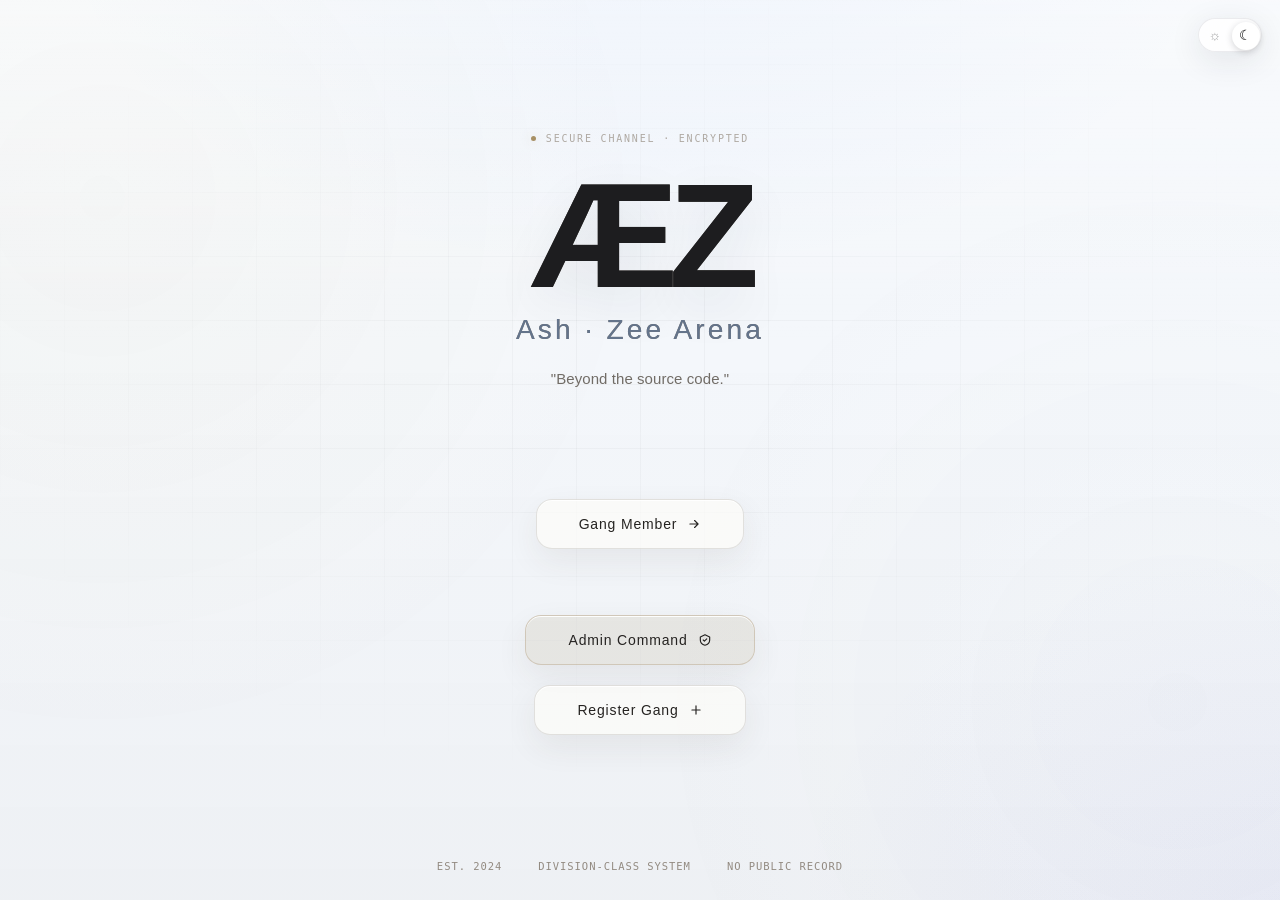
==== commit 7e91927b: "phase1" ====
--- a/index.html
+++ b/index.html
@@ -18,24 +18,28 @@
 
 <style>
 :root{
-  --void:#0A0A0B;
-  --charcoal:#18181A;
-  --panel:#1F2023;
-  --graphite:#2C2D30;
+  /* ÆZ Arena — iOS glass design system (dark, default) */
+  --void:#06080C;
+  --charcoal:#0D1117;
+  --panel:rgba(20,25,34,0.65);
+  --graphite:rgba(30,37,48,0.72);
   --hair:rgba(255,255,255,0.08);
   --hair-strong:rgba(255,255,255,0.16);
-  --bone:#F1F0EC;
-  --ash:#9A9A9C;
-  --ash-dim:#67676A;
-  --silver:#B9BDC4;
-  --gold:#C9A227;
-  --gold-dim:#8F7419;
-  --blue:#5A82B4;
-  --blue-dim:#3C5A80;
-  --danger:#A65C5C;
+  --bone:#F5F7FA;
+  --ash:#94A3B8;
+  --ash-dim:#64748B;
+  --silver:#B9C2CE;
+  --gold:#4DA3FF;
+  --gold-dim:#3D82CC;
+  --blue:#7C83FF;
+  --blue-dim:#5B62D9;
+  --glass-blur:20px;
+  --shadow-soft:0 8px 32px rgba(0,0,0,0.35);
+  --danger:#E5484D;
   --radius-lg:20px;
   --radius-md:14px;
   --radius-sm:9px;
+  --radius-xl:28px;
   --font-ui: -apple-system, BlinkMacSystemFont, "SF Pro Display", "Inter", "Segoe UI", sans-serif;
   --font-mono: "SF Mono", "JetBrains Mono", ui-monospace, Menlo, Consolas, monospace;
 }
@@ -4611,7 +4615,9 @@
   function initTheme(){
     var saved=null;
     try{saved=localStorage.getItem('aez-theme');}catch(e){}
-    setTheme(saved==='light');
+    if(saved==='light'||saved==='dark'){ setTheme(saved==='light'); return; }
+    var prefersLight = !!(window.matchMedia && window.matchMedia('(prefers-color-scheme: light)').matches);
+    setTheme(prefersLight);
   }
   function addToggle(){
     if(document.getElementById('themeToggle')) return;
@@ -4716,5 +4722,7 @@
   <script src="./aez-chat.js"></script>
   <!-- AEZ MOBILE INSTALL -->
   <script src="./aez-mobile-install.js"></script>
+  <!-- ÆZ DESIGN SYSTEM — loaded last so it wins the cascade over older, conflicting patch stylesheets above -->
+  <link rel="stylesheet" href="./aez-design-system.css">
 </body>
 </html>
--- a/aez-design-system.css
+++ b/aez-design-system.css
@@ -0,0 +1,190 @@
+/* =====================================================================
+   ÆZ ARENA — DESIGN SYSTEM (Phase 1)
+   Single authoritative glass/iOS visual layer. Loaded LAST so it wins
+   over the older, conflicting aez-ios-design.css / aez-premium-ui.css /
+   aez-light-palette.css / mobile-responsive.css rules without deleting
+   them (those files still contain layout/behavioral rules this project
+   depends on — only visual re-skinning happens here).
+   No selectors here change markup, IDs, or JS-bound classes.
+   ===================================================================== */
+
+:root{
+  /* extended glass tokens (supplement the --void/--panel/etc set in index.html) */
+  --glass-bg: rgba(20,25,34,0.65);
+  --glass-bg-elevated: rgba(30,37,48,0.72);
+  --glass-border: rgba(255,255,255,0.10);
+  --accent: #4DA3FF;
+  --accent-secondary: #7C83FF;
+  --blur: 20px;
+  --transition: 220ms cubic-bezier(.22,.61,.36,1);
+}
+
+body.light-mode{
+  --void:#F4F7FB;
+  --charcoal:#EAF0F8;
+  --panel:rgba(255,255,255,0.65);
+  --graphite:rgba(255,255,255,0.8);
+  --hair:rgba(15,23,42,0.08);
+  --hair-strong:rgba(15,23,42,0.14);
+  --bone:#111827;
+  --ash:#64748B;
+  --ash-dim:#94A3B8;
+  --silver:#334155;
+  --gold:#3B82F6;      /* primary accent, blue */
+  --gold-dim:#2563EB;
+  --blue:#6366F1;      /* secondary accent, indigo */
+  --blue-dim:#4F46E5;
+  --danger:#DC2626;
+  --glass-bg: rgba(255,255,255,0.65);
+  --glass-bg-elevated: rgba(255,255,255,0.8);
+  --glass-border: rgba(15,23,42,0.08);
+  --accent:#3B82F6;
+  --accent-secondary:#6366F1;
+  --shadow-soft: 0 8px 32px rgba(30,41,59,0.10);
+}
+
+@media (prefers-reduced-motion: reduce){
+  *,*::before,*::after{animation-duration:0.001ms !important;animation-iteration-count:1 !important;transition-duration:0.001ms !important;scroll-behavior:auto !important;}
+}
+
+/* ---------------- Global surfaces ---------------- */
+body{ background:var(--void) !important; transition:background var(--transition), color var(--transition); }
+
+#landing,#login,#adminLogin,#signup,#gangRegister{
+  background:
+    radial-gradient(900px 560px at 50% -10%, rgba(77,163,255,0.10), transparent 65%),
+    radial-gradient(700px 500px at 100% 100%, rgba(124,131,255,0.06), transparent 70%),
+    var(--void) !important;
+}
+body.light-mode #landing,body.light-mode #login,body.light-mode #adminLogin,body.light-mode #signup,body.light-mode #gangRegister{
+  background:
+    radial-gradient(900px 560px at 50% -10%, rgba(59,130,246,0.08), transparent 65%),
+    radial-gradient(700px 500px at 100% 100%, rgba(99,102,241,0.05), transparent 70%),
+    var(--void) !important;
+}
+
+/* ---------------- Glass card primitive (login/signup/gang panels) ---------------- */
+.login-card{
+  background:var(--glass-bg-elevated) !important;
+  border:1px solid var(--glass-border) !important;
+  border-radius:var(--radius-xl,28px) !important;
+  box-shadow:var(--shadow-soft,0 20px 60px rgba(0,0,0,0.35)) !important;
+  backdrop-filter:blur(var(--blur)) saturate(160%) !important;
+  -webkit-backdrop-filter:blur(var(--blur)) saturate(160%) !important;
+  background-image:none !important;
+}
+
+/* ---------------- Generic dashboard/content cards ---------------- */
+.card{
+  background:var(--glass-bg) !important;
+  border:1px solid var(--glass-border) !important;
+  border-radius:var(--radius-lg,20px) !important;
+  backdrop-filter:blur(var(--blur)) saturate(150%) !important;
+  -webkit-backdrop-filter:blur(var(--blur)) saturate(150%) !important;
+  box-shadow:var(--shadow-soft,0 6px 24px rgba(0,0,0,0.25)) !important;
+  transition:transform var(--transition), border-color var(--transition), box-shadow var(--transition) !important;
+}
+.card.clickable:hover{ transform:translateY(-2px) !important; border-color:var(--accent) !important; }
+
+/* ---------------- Inputs ---------------- */
+.field input,.field select,.gang-register-grid input,.gang-register-grid select,textarea{
+  background:rgba(127,127,127,0.08) !important;
+  border:1px solid var(--glass-border) !important;
+  color:var(--bone) !important;
+  border-radius:var(--radius-md,14px) !important;
+  transition:border-color var(--transition), background var(--transition), box-shadow var(--transition) !important;
+}
+.field input:focus,.field select:focus,textarea:focus{
+  outline:none !important;
+  border-color:var(--accent) !important;
+  box-shadow:0 0 0 3px color-mix(in srgb, var(--accent) 22%, transparent) !important;
+  background:rgba(127,127,127,0.12) !important;
+}
+
+/* ---------------- Buttons ---------------- */
+.enter-btn,.entry-btn,.entry-back-btn{
+  background:rgba(127,127,127,0.08) !important;
+  border:1px solid var(--glass-border) !important;
+  border-radius:var(--radius-md,14px) !important;
+  transition:transform var(--transition), background var(--transition), box-shadow var(--transition) !important;
+}
+.enter-btn:hover,.entry-btn:hover{
+  background:rgba(127,127,127,0.14) !important;
+  box-shadow:0 10px 30px rgba(0,0,0,0.18) !important;
+}
+.enter-btn:active,.entry-btn:active,.enter-full:active{ transform:scale(0.97) !important; }
+.enter-full,.entry-btn-primary,button[type="submit"]{
+  background:linear-gradient(135deg,var(--accent),var(--accent-secondary)) !important;
+  color:#fff !important;
+  border:none !important;
+  border-radius:var(--radius-md,14px) !important;
+  box-shadow:0 8px 24px color-mix(in srgb, var(--accent) 35%, transparent) !important;
+}
+.entry-btn-admin{
+  background:color-mix(in srgb, var(--accent-secondary) 14%, transparent) !important;
+  border:1px solid color-mix(in srgb, var(--accent-secondary) 35%, transparent) !important;
+}
+
+/* ---------------- Navigation ---------------- */
+.sidebar{
+  background:var(--glass-bg) !important;
+  border-right:1px solid var(--glass-border) !important;
+  backdrop-filter:blur(var(--blur)) saturate(160%) !important;
+  -webkit-backdrop-filter:blur(var(--blur)) saturate(160%) !important;
+}
+.nav-item{ border-radius:var(--radius-sm,9px) !important; transition:background var(--transition), color var(--transition), border-color var(--transition) !important; }
+.nav-item:hover{ background:color-mix(in srgb, var(--accent) 8%, transparent) !important; }
+.nav-item.active{
+  background:color-mix(in srgb, var(--accent) 14%, transparent) !important;
+  border:1px solid color-mix(in srgb, var(--accent) 30%, transparent) !important;
+  color:var(--bone) !important;
+}
+.bottom-nav{
+  background:var(--glass-bg-elevated) !important;
+  border-top:1px solid var(--glass-border) !important;
+  backdrop-filter:blur(var(--blur)) saturate(160%) !important;
+  -webkit-backdrop-filter:blur(var(--blur)) saturate(160%) !important;
+}
+.bn-item.active{ color:var(--accent) !important; }
+
+/* ---------------- Theme toggle: real sliding sun/moon switch ---------------- */
+#themeToggle{
+  position:fixed; top:18px; right:18px; z-index:10000;
+  width:64px; height:34px; padding:3px;
+  border:1px solid var(--glass-border) !important;
+  border-radius:999px !important;
+  background:var(--glass-bg-elevated) !important;
+  backdrop-filter:blur(var(--blur)) !important;
+  -webkit-backdrop-filter:blur(var(--blur)) !important;
+  display:flex; align-items:center; justify-content:space-between;
+  box-shadow:var(--shadow-soft) !important;
+  cursor:pointer;
+}
+#themeToggle .theme-icon{
+  width:26px;height:26px;display:flex;align-items:center;justify-content:center;
+  font-size:14px;line-height:1;z-index:2;pointer-events:none;
+  transition:opacity var(--transition) !important;
+}
+#themeToggle .theme-knob{
+  position:absolute; left:3px; width:28px; height:28px; border-radius:50%;
+  background:linear-gradient(135deg,var(--accent),var(--accent-secondary));
+  box-shadow:0 2px 8px rgba(0,0,0,0.3);
+  transition:transform 320ms cubic-bezier(.34,1.4,.64,1), background var(--transition) !important;
+}
+#themeToggle[aria-pressed="true"] .theme-knob{ transform:translateX(30px) !important; }
+#themeToggle[aria-pressed="false"] .moon-icon,
+#themeToggle[aria-pressed="true"] .sun-icon{ opacity:0.35 !important; }
+#themeToggle[aria-pressed="false"] .sun-icon,
+#themeToggle[aria-pressed="true"] .moon-icon{ opacity:1 !important; }
+
+/* ---------------- Status badges / misc ---------------- */
+.stat-value{ color:var(--bone) !important; }
+.stat-delta{ color:var(--accent) !important; }
+::selection{ background:color-mix(in srgb, var(--accent) 35%, transparent); color:var(--bone); }
+::-webkit-scrollbar-thumb{ background:var(--glass-border) !important; }
+
+/* ---------------- Focus visibility (accessibility) ---------------- */
+a:focus-visible,button:focus-visible,input:focus-visible,select:focus-visible,.nav-item:focus-visible,.card.clickable:focus-visible{
+  outline:2px solid var(--accent) !important;
+  outline-offset:2px !important;
+}
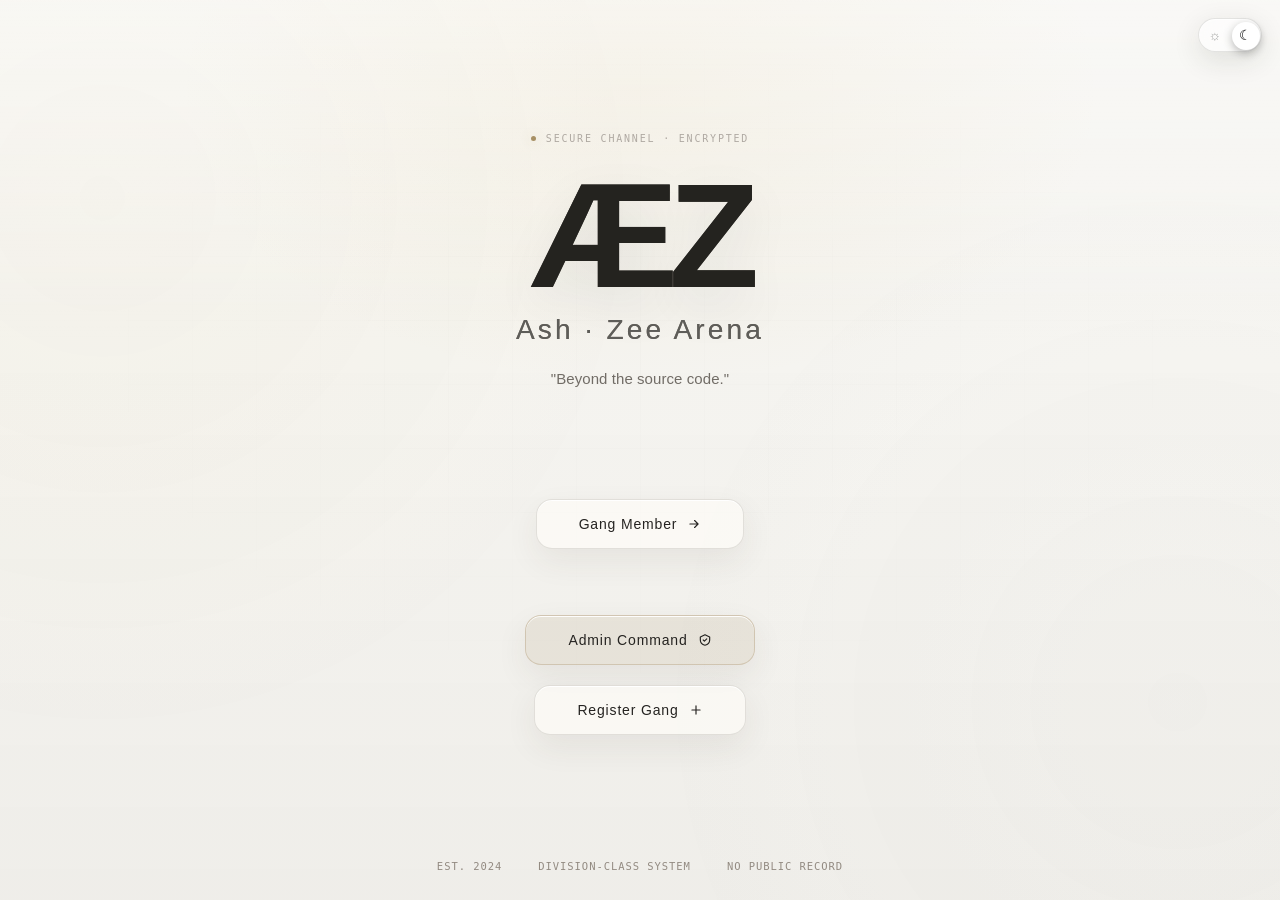
==== commit 2da6fa50: "black gold" ====
--- a/index.html
+++ b/index.html
@@ -6,7 +6,7 @@
 <title>ÆZ Arena — Beyond the source code.</title>
 <!-- AEZ PWA INSTALLED -->
 <link rel="manifest" href="./manifest.json">
-<meta name="theme-color" content="#0A0A0B">
+<meta name="theme-color" content="#06080C">
 <meta name="mobile-web-app-capable" content="yes">
 <meta name="apple-mobile-web-app-capable" content="yes">
 <meta name="apple-mobile-web-app-status-bar-style" content="black-translucent">
@@ -2190,21 +2190,16 @@
 </div>
 
 <!-- BOTTOM NAV -->
+<!-- iOS-style bottom nav: 4 primary destinations + More (opens the existing
+     mobile drawer, which already mirrors every sidebar section, including
+     Admin Review when body.admin-capable is set). This mirrors real iOS
+     tab bars instead of a 13-item horizontal-scroll strip. -->
 <div class="bottom-nav">
   <a class="bn-item active" data-view="dashboard" onclick="nav(this)"><svg viewBox="0 0 24 24" fill="none" stroke="currentColor" stroke-width="1.8"><rect x="3" y="3" width="7" height="9" rx="1.5"/><rect x="14" y="3" width="7" height="5" rx="1.5"/><rect x="14" y="12" width="7" height="9" rx="1.5"/><rect x="3" y="16" width="7" height="5" rx="1.5"/></svg><span>Home</span></a>
   <a class="bn-item" data-view="activities" onclick="nav(this)"><svg viewBox="0 0 24 24" fill="none" stroke="currentColor" stroke-width="1.8"><circle cx="12" cy="12" r="9"/><path d="M12 7v5l3 3"/></svg><span>Activity</span></a>
   <a class="bn-item" data-view="intel" onclick="nav(this)"><svg viewBox="0 0 24 24" fill="none" stroke="currentColor" stroke-width="1.8"><path d="M4 19V5a2 2 0 0 1 2-2h8l6 6v10a2 2 0 0 1-2 2H6a2 2 0 0 1-2-2Z"/></svg><span>Intel</span></a>
-  <a class="bn-item" data-view="schedule" onclick="nav(this)"><svg viewBox="0 0 24 24" fill="none" stroke="currentColor" stroke-width="1.8"><rect x="3" y="5" width="18" height="16" rx="2"/><path d="M8 3v4M16 3v4M3 10h18"/></svg><span>Schedule</span></a>
-  <a class="bn-item" data-view="rankings" onclick="nav(this)"><svg viewBox="0 0 24 24" fill="none" stroke="currentColor" stroke-width="1.8"><path d="M4 20V10M12 20V4M20 20v-7"/></svg><span>Ranks</span></a>
-  <a class="bn-item" data-view="points" onclick="nav(this)"><svg viewBox="0 0 24 24" fill="none" stroke="currentColor" stroke-width="1.8"><circle cx="12" cy="12" r="9"/><path d="M9 12h6M12 9v6"/></svg><span>Points</span></a>
-  <a class="bn-item" data-view="blackop" onclick="nav(this)"><svg viewBox="0 0 24 24" fill="none" stroke="currentColor" stroke-width="1.8"><path d="m12 3 9 5-9 5-9-5 9-5Z"/><path d="m3 12 9 5 9-5M3 16l9 5 9-5"/></svg><span>Black Op</span></a>
-  <a class="bn-item" data-view="codeclass" onclick="nav(this)"><svg viewBox="0 0 24 24" fill="none" stroke="currentColor" stroke-width="1.8"><path d="m8 9-4 3 4 3M16 9l4 3-4 3M13 6l-2 12"/></svg><span>Code Class</span></a>
-  <a class="bn-item" data-view="campaign" onclick="nav(this)"><svg viewBox="0 0 24 24" fill="none" stroke="currentColor" stroke-width="1.8"><path d="M4 4v16M4 4h11l-1.5 4L15 12H4"/></svg><span>Campaign</span></a>
-  <a class="bn-item" data-view="casereview" onclick="nav(this)"><svg viewBox="0 0 24 24" fill="none" stroke="currentColor" stroke-width="1.8"><path d="M12 2v4M4.2 8l3.4 2M4.2 16l3.4-2M12 22v-4M19.8 16l-3.4-2M19.8 8l-3.4 2"/><circle cx="12" cy="12" r="3"/></svg><span>Case Review</span></a>
   <a class="bn-item" data-view="profile" onclick="nav(this)"><svg viewBox="0 0 24 24" fill="none" stroke="currentColor" stroke-width="1.8"><circle cx="12" cy="8" r="4"/><path d="M4 20c0-4 4-6 8-6s8 2 8 6"/></svg><span>Profile</span></a>
-  <a class="bn-item" data-view="passes" onclick="nav(this)"><svg viewBox="0 0 24 24" fill="none" stroke="currentColor" stroke-width="1.8"><rect x="2" y="6" width="20" height="12" rx="2"/><path d="M2 10h20"/></svg><span>Passes</span></a>
-  <a class="bn-item" data-view="rules" onclick="nav(this)"><svg viewBox="0 0 24 24" fill="none" stroke="currentColor" stroke-width="1.8"><path d="M9 2h6l1 4H8l1-4Z"/><path d="M6 6h12l1 15a1 1 0 0 1-1 1H6a1 1 0 0 1-1-1L6 6Z"/></svg><span>Rules</span></a>
-  <a class="bn-item admin-mobile" data-view="admin" onclick="nav(this)"><svg viewBox="0 0 24 24" fill="none" stroke="currentColor" stroke-width="1.8"><path d="M12 3 4 7v5c0 5 3 8 8 9 5-1 8-4 8-9V7l-8-4Z"/><path d="m9 12 2 2 4-4"/></svg><span>Admin Review</span></a>
+  <button type="button" class="bn-item bn-more" aria-label="More" aria-controls="mobileDrawer" onclick="toggleMobileMenu()"><svg viewBox="0 0 24 24" fill="none" stroke="currentColor" stroke-width="1.8"><circle cx="5" cy="12" r="1.6"/><circle cx="12" cy="12" r="1.6"/><circle cx="19" cy="12" r="1.6"/></svg><span>More</span></button>
 </div>
 
 <script src="https://cdn.jsdelivr.net/npm/@supabase/supabase-js@2"></script>
@@ -4450,7 +4445,7 @@
     }).join('');
     var isToday = d.day===todayName;
     var todayTag = isToday ? '<span class="pill live" style="margin-left:8px">Today</span>' : '';
-    var cardStyle = isToday ? 'border-color:rgba(201,162,39,0.4)' : '';
+    var cardStyle = isToday ? 'border-color:rgba(77,163,255,0.4)' : '';
     return '<div class="card span-4" style="'+cardStyle+'"><div class="day-col" style="border:none;background:none;padding:0"><h4>'+d.day+todayTag+'</h4>'+items+'</div></div>';
   }).join('');
 }
@@ -4724,5 +4719,6 @@
   <script src="./aez-mobile-install.js"></script>
   <!-- ÆZ DESIGN SYSTEM — loaded last so it wins the cascade over older, conflicting patch stylesheets above -->
   <link rel="stylesheet" href="./aez-design-system.css">
+<link rel="stylesheet" href="./aez-gold-glass.css">
 </body>
 </html>
--- a/aez-design-system.css
+++ b/aez-design-system.css
@@ -146,6 +146,8 @@
   -webkit-backdrop-filter:blur(var(--blur)) saturate(160%) !important;
 }
 .bn-item.active{ color:var(--accent) !important; }
+.bn-item.bn-more{ background:none !important; border:none !important; }
+.bn-item.bn-more:active{ transform:scale(0.94); }
 
 /* ---------------- Theme toggle: real sliding sun/moon switch ---------------- */
 #themeToggle{
@@ -177,12 +179,68 @@
 #themeToggle[aria-pressed="false"] .sun-icon,
 #themeToggle[aria-pressed="true"] .moon-icon{ opacity:1 !important; }
 
+.nav-group-label{ font-weight:600 !important; }
+.side-brand .glyph,.mobile-drawer-brand .glyph{
+  background:linear-gradient(135deg,var(--accent),var(--accent-secondary)) !important;
+  border:none !important; color:#fff !important; font-weight:800 !important;
+  box-shadow:0 6px 16px color-mix(in srgb, var(--accent) 40%, transparent) !important;
+}
+
+/* ---------------- Legacy hardcoded-gold overrides (Phase 3 sweep) ----------------
+   These selectors previously hardcoded the old brass rgba(201,162,39,*) instead of
+   referencing a CSS variable, so the Phase 1 token swap didn't reach them. Re-pointed
+   to the accent system here rather than edited at the source, to keep this stylesheet
+   as the single place tracking the re-skin. */
+.entry-btn-admin{ background:color-mix(in srgb, var(--accent) 7%, transparent) !important; border-color:color-mix(in srgb, var(--accent) 28%, transparent) !important; }
+.entry-btn-admin:hover{ background:color-mix(in srgb, var(--accent) 12%, transparent) !important; border-color:color-mix(in srgb, var(--accent) 45%, transparent) !important; }
+.upload-well:hover{ border-color:var(--accent-secondary) !important; background:color-mix(in srgb, var(--accent) 4%, transparent) !important; }
+.admin-pending{ border-color:color-mix(in srgb, var(--accent) 35%, transparent) !important; color:var(--accent) !important; }
+.admin-page-btn.primary{ background:color-mix(in srgb, var(--accent) 10%, transparent) !important; border-color:color-mix(in srgb, var(--accent) 32%, transparent) !important; color:var(--bone) !important; }
+.admin-page-btn.primary:hover{ background:color-mix(in srgb, var(--accent) 16%, transparent) !important; border-color:color-mix(in srgb, var(--accent) 45%, transparent) !important; }
+.id-glass{ background:linear-gradient(145deg, color-mix(in srgb, var(--accent) 18%, transparent), color-mix(in srgb, var(--accent-secondary) 10%, transparent), rgba(10,10,11,0.6)) !important; }
+.chip.active,.rtab.active,.wk-btn.active{ background:color-mix(in srgb, var(--accent) 16%, transparent) !important; color:var(--bone) !important; border-color:color-mix(in srgb, var(--accent) 35%, transparent) !important; }
+.tab-btn.active{ border-color:var(--accent) !important; }
+.idcard:before{ background:radial-gradient(circle, color-mix(in srgb, var(--accent) 9%, transparent), transparent 60%) !important; }
+.mobile-install-card{ border-color:color-mix(in srgb, var(--accent) 22%, transparent) !important; background:color-mix(in srgb, var(--accent) 5.5%, transparent) !important; }
+.mobile-install-btn{ border-color:color-mix(in srgb, var(--accent) 35%, transparent) !important; background:color-mix(in srgb, var(--accent) 10%, transparent) !important; }
+.pwa-step-num{ background:color-mix(in srgb, var(--accent) 12%, transparent) !important; border-color:color-mix(in srgb, var(--accent) 28%, transparent) !important; color:var(--accent) !important; }
+.gang-status.pending{ color:var(--accent) !important; border-color:color-mix(in srgb, var(--accent) 30%, transparent) !important; background:color-mix(in srgb, var(--accent) 7%, transparent) !important; }
+
+/* ---------------- Content patterns: lists, pills, tabs (shared across every view) ---------------- */
+.list-row{ border-radius:var(--radius-sm,9px); transition:background var(--transition) !important; }
+.list-row:hover{ background:color-mix(in srgb, var(--accent) 4%, transparent) !important; }
+.list-icon{ background:color-mix(in srgb, var(--accent) 10%, transparent) !important; color:var(--accent) !important; }
+.pill,.chip{
+  background:var(--glass-bg) !important;
+  border:1px solid var(--glass-border) !important;
+  backdrop-filter:blur(10px) !important; -webkit-backdrop-filter:blur(10px) !important;
+}
+.rank-tabs,.tabs-row,.week-toggle,.filter-row{
+  background:var(--glass-bg) !important;
+  border:1px solid var(--glass-border) !important;
+  border-radius:999px !important;
+  padding:4px !important;
+  backdrop-filter:blur(var(--blur)) !important; -webkit-backdrop-filter:blur(var(--blur)) !important;
+  width:fit-content !important; max-width:100% !important;
+}
+.tabs-row{ border-radius:var(--radius-sm,9px) !important; } /* underline-style tabs keep a rectangular track */
+.stamp{
+  background:var(--glass-bg) !important; border:1px solid var(--glass-border) !important;
+  border-radius:999px !important; padding:5px 12px !important;
+}
+
 /* ---------------- Status badges / misc ---------------- */
 .stat-value{ color:var(--bone) !important; }
 .stat-delta{ color:var(--accent) !important; }
 ::selection{ background:color-mix(in srgb, var(--accent) 35%, transparent); color:var(--bone); }
 ::-webkit-scrollbar-thumb{ background:var(--glass-border) !important; }
 
+.mark-glyph .dot{ background:var(--accent) !important; box-shadow:0 0 8px var(--accent) !important; }
+
+/* ---------------- Auth panel entrance (respects prefers-reduced-motion above) ---------------- */
+@keyframes aez-glass-in{ from{ opacity:0; transform:translateY(10px) scale(0.98); } to{ opacity:1; transform:none; } }
+.screen.active .login-card{ animation:aez-glass-in 320ms cubic-bezier(.22,.61,.36,1) both; }
+
 /* ---------------- Focus visibility (accessibility) ---------------- */
 a:focus-visible,button:focus-visible,input:focus-visible,select:focus-visible,.nav-item:focus-visible,.card.clickable:focus-visible{
   outline:2px solid var(--accent) !important;
--- a/aez-gold-glass.css
+++ b/aez-gold-glass.css
@@ -0,0 +1,273 @@
+/* ================================================================
+   ÆZ ARENA — GOLD LIQUID GLASS UI
+   Premium iOS-inspired visual layer. Functional logic is untouched.
+   ================================================================ */
+:root{
+  --aez-gold:#D6B25E;
+  --aez-gold-bright:#F0D58A;
+  --aez-gold-deep:#A98435;
+  --aez-gold-soft:rgba(214,178,94,.16);
+  --aez-glass-dark:rgba(18,18,20,.62);
+  --aez-glass-dark-strong:rgba(25,25,28,.78);
+  --aez-glass-light:rgba(255,255,255,.66);
+  --aez-glass-light-strong:rgba(255,255,255,.84);
+  --aez-shadow-dark:0 22px 70px rgba(0,0,0,.28);
+  --aez-shadow-light:0 22px 70px rgba(31,36,45,.12);
+}
+
+html{background:#070707;scroll-behavior:smooth;}
+body{
+  --blue:var(--aez-gold);
+  --blue-dim:var(--aez-gold-deep);
+  --gold:var(--aez-gold);
+  --gold-dim:var(--aez-gold-deep);
+  background:
+    radial-gradient(900px 500px at 78% -10%,rgba(214,178,94,.08),transparent 65%),
+    radial-gradient(700px 500px at 8% 90%,rgba(214,178,94,.035),transparent 70%),
+    #070707;
+  color:#F4F1E8;
+}
+
+/* subtle premium atmosphere */
+body::before{
+  content:"";position:fixed;inset:0;pointer-events:none;z-index:-1;
+  background:linear-gradient(115deg,transparent 0 42%,rgba(255,255,255,.018) 50%,transparent 58%);
+  opacity:.7;
+}
+
+/* APP SHELL */
+#app .sidebar,
+.sidebar{
+  background:rgba(11,11,13,.66)!important;
+  border-right:1px solid rgba(214,178,94,.13)!important;
+  box-shadow:20px 0 60px rgba(0,0,0,.18)!important;
+  backdrop-filter:blur(28px) saturate(130%);
+  -webkit-backdrop-filter:blur(28px) saturate(130%);
+}
+.nav-group-label{color:rgba(214,178,94,.62)!important;letter-spacing:.18em!important;}
+.nav-item{
+  border:1px solid transparent!important;
+  border-radius:13px!important;
+  transition:background .22s ease,border-color .22s ease,transform .22s ease,color .22s ease!important;
+}
+.nav-item:hover{background:rgba(214,178,94,.07)!important;border-color:rgba(214,178,94,.10)!important;transform:translateX(2px);}
+.nav-item.active{
+  background:linear-gradient(135deg,rgba(214,178,94,.17),rgba(214,178,94,.055))!important;
+  border-color:rgba(214,178,94,.22)!important;
+  color:#F3D88D!important;
+  box-shadow:inset 0 1px rgba(255,255,255,.05),0 8px 25px rgba(0,0,0,.14)!important;
+}
+.nav-item svg{color:currentColor!important;}
+
+.main{background:transparent!important;}
+.topbar{
+  background:rgba(7,7,9,.58)!important;
+  border-bottom:1px solid rgba(214,178,94,.10)!important;
+  backdrop-filter:blur(24px) saturate(135%);
+  -webkit-backdrop-filter:blur(24px) saturate(135%);
+}
+.top-mark{color:var(--aez-gold-bright)!important;text-shadow:0 0 22px rgba(214,178,94,.22);}
+.top-clock{color:rgba(244,241,232,.48)!important;}
+.icon-btn,.avatar-chip{
+  background:rgba(255,255,255,.045)!important;
+  border:1px solid rgba(255,255,255,.08)!important;
+  box-shadow:inset 0 1px rgba(255,255,255,.035)!important;
+  backdrop-filter:blur(16px);-webkit-backdrop-filter:blur(16px);
+}
+.icon-btn:hover,.avatar-chip:hover{border-color:rgba(214,178,94,.25)!important;background:rgba(214,178,94,.07)!important;}
+
+/* CONTENT */
+.content{max-width:1480px!important;}
+.page-head{margin-bottom:22px!important;}
+.page-head h1{letter-spacing:-.035em!important;font-weight:650!important;}
+.page-sub{color:rgba(201,199,191,.62)!important;}
+
+.card,
+.idcard,
+.pass-card,
+.sheet,
+.modal-pane,
+.login-card,
+.gang-register-card{
+  background:
+    linear-gradient(145deg,rgba(255,255,255,.055),rgba(255,255,255,.018) 55%,rgba(214,178,94,.025))!important;
+  border:1px solid rgba(255,255,255,.085)!important;
+  box-shadow:var(--aez-shadow-dark),inset 0 1px rgba(255,255,255,.045)!important;
+  backdrop-filter:blur(24px) saturate(125%);
+  -webkit-backdrop-filter:blur(24px) saturate(125%);
+  border-radius:20px!important;
+}
+.card:hover{border-color:rgba(214,178,94,.14)!important;}
+
+/* dashboard hierarchy */
+.welcome-card{
+  background:
+    radial-gradient(500px 220px at 82% 25%,rgba(214,178,94,.09),transparent 65%),
+    linear-gradient(145deg,rgba(255,255,255,.065),rgba(255,255,255,.018))!important;
+}
+.welcome-card h2{letter-spacing:-.025em!important;}
+.id-glass{
+  background:rgba(214,178,94,.07)!important;
+  border:1px solid rgba(214,178,94,.18)!important;
+  box-shadow:inset 0 1px rgba(255,255,255,.05)!important;
+  backdrop-filter:blur(18px);-webkit-backdrop-filter:blur(18px);
+}
+.lv-val,.stat-value,.pass-count{color:var(--aez-gold-bright)!important;text-shadow:0 0 28px rgba(214,178,94,.12);}
+.stat-delta{color:rgba(214,178,94,.78)!important;}
+.stat-delta.down{color:#B8A9A0!important;}
+.stat-label,.l,.k{color:rgba(214,178,94,.62)!important;}
+
+/* buttons */
+.enter-full,
+.enter-btn,
+.admin-btn.approve,
+.admin-page-btn,
+button.primary,
+button[type="submit"]{
+  background:linear-gradient(135deg,#E3C477,#B78B37)!important;
+  color:#17130B!important;
+  border:1px solid rgba(255,236,175,.30)!important;
+  box-shadow:0 10px 28px rgba(214,178,94,.16),inset 0 1px rgba(255,255,255,.36)!important;
+}
+.enter-full:hover,.enter-btn:hover,.admin-btn.approve:hover,.admin-page-btn:hover,button.primary:hover,button[type="submit"]:hover{
+  filter:brightness(1.06);transform:translateY(-1px);
+  box-shadow:0 14px 34px rgba(214,178,94,.22),inset 0 1px rgba(255,255,255,.4)!important;
+}
+.admin-btn.reject{background:rgba(255,255,255,.045)!important;border-color:rgba(255,255,255,.10)!important;}
+
+/* tabs / pills */
+.rtab,.tab-btn,.seg-btn,.pill,.stamp,.chip{
+  border-color:rgba(214,178,94,.14)!important;
+  background:rgba(255,255,255,.035)!important;
+}
+.rtab.active,.tab-btn.active,.seg-btn.active{
+  background:rgba(214,178,94,.13)!important;
+  color:#F0D58A!important;
+  border-color:rgba(214,178,94,.24)!important;
+  box-shadow:inset 0 1px rgba(255,255,255,.04)!important;
+}
+.stamp.active{color:#E6C978!important;border-color:rgba(214,178,94,.25)!important;background:rgba(214,178,94,.08)!important;}
+
+/* forms */
+.field label{color:rgba(231,226,213,.72)!important;}
+.field input,.field select,.rules-search,
+textarea{
+  background:rgba(255,255,255,.055)!important;
+  border:1px solid rgba(255,255,255,.085)!important;
+  color:#F4F1E8!important;
+  border-radius:14px!important;
+  box-shadow:inset 0 1px rgba(255,255,255,.025)!important;
+  backdrop-filter:blur(14px);-webkit-backdrop-filter:blur(14px);
+}
+.field input::placeholder,.rules-search::placeholder,textarea::placeholder{color:rgba(220,216,206,.35)!important;}
+.field input:focus,.field select:focus,.rules-search:focus,textarea:focus{
+  border-color:rgba(214,178,94,.45)!important;
+  box-shadow:0 0 0 3px rgba(214,178,94,.08),inset 0 1px rgba(255,255,255,.04)!important;
+  outline:none!important;
+}
+.upload-well{background:rgba(255,255,255,.035)!important;border:1px dashed rgba(214,178,94,.22)!important;border-radius:16px!important;}
+.upload-well:hover{background:rgba(214,178,94,.055)!important;border-color:rgba(214,178,94,.38)!important;}
+
+/* list rows */
+.list-row,.kv-row,.activity-log-item{border-color:rgba(255,255,255,.065)!important;}
+.list-row:hover{background:rgba(214,178,94,.035)!important;}
+.list-icon{background:rgba(214,178,94,.07)!important;border-color:rgba(214,178,94,.13)!important;color:#E0C171!important;}
+
+/* modals */
+.modal-veil{background:rgba(3,3,4,.48)!important;backdrop-filter:blur(18px);-webkit-backdrop-filter:blur(18px);}
+.sheet{background:rgba(20,20,23,.78)!important;}
+.sheet-handle{background:rgba(214,178,94,.45)!important;}
+.sheet-close:hover{color:#E8C873!important;background:rgba(214,178,94,.08)!important;}
+
+/* LOGIN / ENTRY */
+#landing{background:
+  radial-gradient(700px 450px at 50% 15%,rgba(214,178,94,.10),transparent 66%),
+  radial-gradient(900px 600px at 50% 100%,rgba(214,178,94,.045),transparent 70%),#070707!important;}
+.grid-veil{opacity:.34!important;}
+.mark-glyph{color:rgba(214,178,94,.68)!important;}
+.mark-glyph .dot{background:var(--aez-gold)!important;box-shadow:0 0 14px rgba(214,178,94,.42)!important;}
+.wordmark{color:#F3EFE5!important;text-shadow:0 25px 70px rgba(214,178,94,.08)!important;}
+.login-card{
+  background:linear-gradient(145deg,rgba(29,29,31,.72),rgba(15,15,17,.58))!important;
+  border-color:rgba(214,178,94,.17)!important;
+  box-shadow:0 35px 100px rgba(0,0,0,.40),inset 0 1px rgba(255,255,255,.055)!important;
+}
+.glyph{color:#E6CB82!important;letter-spacing:.16em!important;}
+.login-head .sub{color:rgba(214,178,94,.58)!important;}
+.login-switch a,.entry-back-btn,.login-note a{color:#D9B75D!important;}
+
+/* theme switch */
+#themeToggle{
+  background:rgba(24,24,27,.72)!important;
+  border-color:rgba(214,178,94,.20)!important;
+  box-shadow:0 10px 34px rgba(0,0,0,.24),inset 0 1px rgba(255,255,255,.06)!important;
+}
+#themeToggle .theme-knob{box-shadow:0 3px 10px rgba(0,0,0,.28)!important;}
+
+/* LIGHT MODE — warm porcelain + gold */
+body.light-mode{
+  --blue:#A98435!important;
+  --blue-dim:#B79650!important;
+  --gold:#A98435!important;
+  --gold-dim:#B79650!important;
+  --void:#F5F4F0!important;
+  --charcoal:#ECEAE4!important;
+  --panel:#FFFFFF!important;
+  --graphite:#DAD7CF!important;
+  --hair:rgba(28,28,26,.09)!important;
+  --hair-strong:rgba(28,28,26,.15)!important;
+  --bone:#181817!important;
+  --ash:#5E5D59!important;
+  --ash-dim:#85827A!important;
+  --silver:#69675F!important;
+  background:
+    radial-gradient(900px 500px at 75% -8%,rgba(214,178,94,.12),transparent 68%),
+    radial-gradient(700px 500px at 5% 90%,rgba(214,178,94,.055),transparent 70%),#F5F4F0!important;
+  color:#181817!important;
+}
+body.light-mode::before{opacity:.25;}
+body.light-mode .sidebar{
+  background:rgba(255,255,255,.62)!important;
+  border-right-color:rgba(40,40,36,.09)!important;
+  box-shadow:20px 0 60px rgba(40,40,36,.07)!important;
+}
+body.light-mode .topbar{background:rgba(248,248,245,.62)!important;border-bottom-color:rgba(40,40,36,.08)!important;}
+body.light-mode .icon-btn,body.light-mode .avatar-chip{background:rgba(255,255,255,.58)!important;border-color:rgba(40,40,36,.09)!important;}
+body.light-mode .card,body.light-mode .idcard,body.light-mode .pass-card,body.light-mode .sheet,body.light-mode .modal-pane{
+  background:linear-gradient(145deg,rgba(255,255,255,.76),rgba(255,255,255,.48))!important;
+  border-color:rgba(40,40,36,.09)!important;
+  box-shadow:var(--aez-shadow-light),inset 0 1px rgba(255,255,255,.75)!important;
+}
+body.light-mode .welcome-card{background:radial-gradient(500px 220px at 82% 25%,rgba(214,178,94,.10),transparent 65%),rgba(255,255,255,.68)!important;}
+body.light-mode .page-sub{color:rgba(67,65,59,.62)!important;}
+body.light-mode .field input,body.light-mode .field select,body.light-mode .rules-search,body.light-mode textarea{background:rgba(255,255,255,.68)!important;color:#181817!important;border-color:rgba(40,40,36,.10)!important;}
+body.light-mode .field input::placeholder,body.light-mode .rules-search::placeholder,body.light-mode textarea::placeholder{color:rgba(67,65,59,.40)!important;}
+body.light-mode .nav-item:hover{background:rgba(214,178,94,.07)!important;}
+body.light-mode .nav-item.active{background:rgba(214,178,94,.12)!important;border-color:rgba(169,132,53,.16)!important;color:#8A6826!important;}
+body.light-mode .top-mark{color:#92702C!important;}
+body.light-mode .top-clock{color:rgba(67,65,59,.48)!important;}
+body.light-mode .stat-label,body.light-mode .l,body.light-mode .k{color:#9A7835!important;}
+body.light-mode .stat-value,body.light-mode .lv-val,body.light-mode .pass-count{color:#96712C!important;text-shadow:none!important;}
+body.light-mode .stat-delta{color:#9A7835!important;}
+body.light-mode .login-card{background:rgba(255,255,255,.72)!important;border-color:rgba(169,132,53,.16)!important;box-shadow:0 30px 80px rgba(40,40,36,.13),inset 0 1px rgba(255,255,255,.88)!important;}
+body.light-mode #landing{background:radial-gradient(700px 450px at 50% 10%,rgba(214,178,94,.11),transparent 66%),#F5F4F0!important;}
+body.light-mode .wordmark{color:#24231F!important;}
+body.light-mode #themeToggle{background:rgba(255,255,255,.62)!important;border-color:rgba(40,40,36,.12)!important;box-shadow:0 8px 28px rgba(40,40,36,.12),inset 0 1px rgba(255,255,255,.8)!important;}
+
+/* responsive polish */
+@media(max-width:900px){
+  .content{padding-left:18px!important;padding-right:18px!important;}
+  .card{border-radius:18px!important;}
+}
+@media(max-width:650px){
+  .content{padding:14px!important;padding-bottom:92px!important;}
+  .page-head{margin-bottom:16px!important;}
+  .page-head h1{font-size:24px!important;}
+  .card,.login-card{border-radius:18px!important;}
+  .topbar{padding-left:14px!important;padding-right:14px!important;}
+  .top-clock{display:none!important;}
+  .icon-btn{width:38px!important;height:38px!important;}
+  .avatar-chip .lvl{max-width:92px!important;overflow:hidden;text-overflow:ellipsis;white-space:nowrap;}
+  #themeToggle{top:10px!important;right:10px!important;transform:scale(.92);transform-origin:top right;}
+}
+@media(prefers-reduced-motion:reduce){*,*::before,*::after{scroll-behavior:auto!important;transition-duration:.01ms!important;animation-duration:.01ms!important;animation-iteration-count:1!important;}}
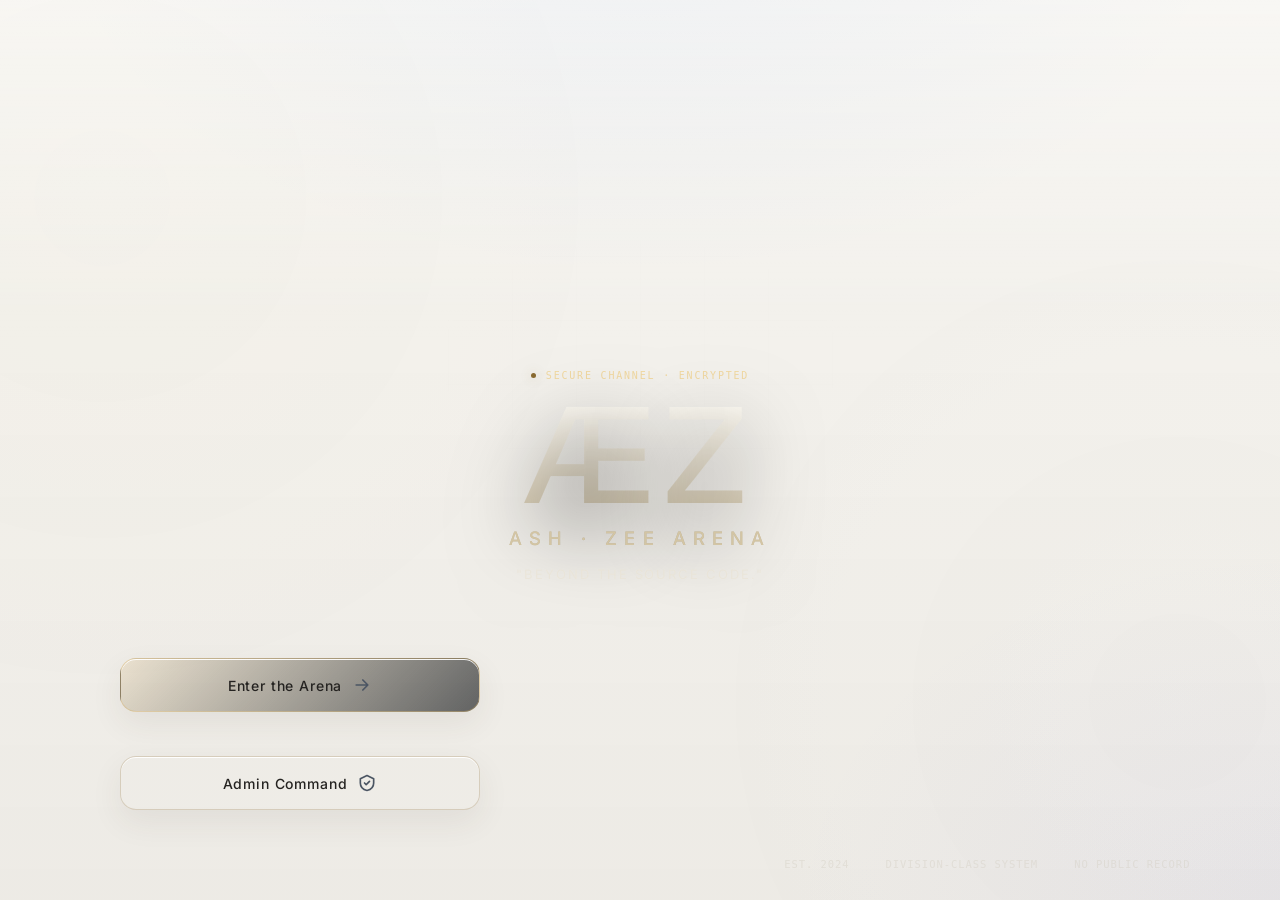
==== commit 19459fbb: "Update index.html" ====
--- a/index.html
+++ b/index.html
@@ -15,6 +15,10 @@
 <link rel="icon" type="image/png" sizes="512x512" href="./icon-512.png">
 <link rel="apple-touch-icon" sizes="180x180" href="./icon-180.png">
 <meta name="apple-mobile-web-app-orientations" content="portrait">
+
+<link rel="stylesheet" href="./aez-minimal-geometric.css">
+
+<style>
 
 <style>
 :root{
--- a/aez-minimal-geometric.css
+++ b/aez-minimal-geometric.css
@@ -0,0 +1,95 @@
+/* ÆZ Arena — Minimal Geometric UI System */
+@import url('https://fonts.googleapis.com/css2?family=Inter:wght@400;500;600;700&family=Plus+Jakarta+Sans:wght@400;500;600;700&display=swap');
+
+:root{
+  --aez-font:Inter,'Plus Jakarta Sans',sans-serif;
+  --aez-text:#111827;
+  --aez-muted:#6B7280;
+  --aez-icon:#4B5563;
+  --aez-border:#F3F4F6;
+  --aez-amber:#FBBF24;
+}
+
+html,body,button,input,select,textarea{font-family:var(--aez-font)!important;}
+
+.page-head h1,.section-title,h1.section-title,h2.section-title,.page-title{
+  font-weight:700!important;
+  font-size:1.5rem!important;
+  letter-spacing:-.025em!important;
+  color:#111827!important;
+}
+
+.page-head .page-sub,.section-sub,.description,.helper-text,.muted-text{
+  font-weight:400!important;
+  font-size:.875rem!important;
+  color:#6B7280!important;
+  line-height:1.625!important;
+}
+
+button,.nav-item,.tab-btn,.filter-btn,.seg-btn,.wk-btn,.rtab,.aez-mobile-tab,.icon-btn{
+  font-weight:500!important;
+  font-size:.75rem!important;
+  color:#374151;
+}
+@media(min-width:640px){
+  button,.nav-item,.tab-btn,.filter-btn,.seg-btn,.wk-btn,.rtab,.aez-mobile-tab,.icon-btn{font-size:.875rem!important;}
+}
+
+button svg,a svg,.nav-item svg,.icon-btn svg,.tab-btn svg,.filter-btn svg,.seg-btn svg,.wk-btn svg,.rtab svg,.action-icon svg,.list-icon svg{
+  width:1.25rem!important;
+  height:1.25rem!important;
+  fill:none!important;
+  stroke:var(--aez-icon)!important;
+  stroke-width:2!important;
+  stroke-linecap:round!important;
+  stroke-linejoin:round!important;
+  flex:none;
+}
+
+.nav-item svg,.aez-mobile-tab svg,.main-nav svg,.bottom-nav svg{
+  width:1.5rem!important;
+  height:1.5rem!important;
+}
+
+.icon-btn svg,.action-icon svg{stroke:#4B5563!important;}
+.icon-btn,.action-icon{color:#4B5563!important;}
+
+button,.nav-item,.tab-btn,.filter-btn,.seg-btn,.wk-btn,.rtab,.aez-gateway-btn{
+  display:inline-flex;
+  align-items:center;
+  justify-content:center;
+  gap:.5rem;
+}
+
+.field input,.field select,.rules-search,.admin-search-input,.admin-search-category,input,select,textarea{
+  border:1px solid #F3F4F6!important;
+  border-radius:.75rem!important;
+}
+
+.card,.admin-application-card,.admin-detail-card,.admin-detail-empty,.activity-card,.title-row,.day-col,.idcard-grid>div{
+  border:1px solid #F3F4F6!important;
+  border-radius:1rem!important;
+}
+
+.card,.admin-application-card,.admin-detail-card{padding:1.25rem!important;}
+
+.enter-full,.profile-edit-btn,.admin-page-btn.primary,.primary-action,.aez-primary-action{
+  background:#FBBF24!important;
+  color:#111827!important;
+  border:0!important;
+  padding:1rem!important;
+  border-radius:9999px!important;
+  box-shadow:0 4px 10px rgba(17,24,39,.12)!important;
+  font-weight:600!important;
+}
+
+.enter-full svg,.profile-edit-btn svg,.admin-page-btn.primary svg,.primary-action svg,.aez-primary-action svg{
+  stroke:#111827!important;
+}
+
+.aez-mobile-tab{gap:.5rem!important;}
+.aez-mobile-tab svg{width:1.5rem!important;height:1.5rem!important;}
+.aez-mobile-tab.active{color:#111827!important;background:rgba(251,191,36,.14)!important;border-color:rgba(251,191,36,.35)!important;}
+.aez-mobile-tab.active svg{stroke:#111827!important;}
+
+.icon-btn{border:1px solid #F3F4F6!important;border-radius:.75rem!important;}
--- a/mobile-responsive.css
+++ b/mobile-responsive.css
@@ -56,3 +56,103 @@
   #aezInstallBtn.show{display:block!important;visibility:visible!important;opacity:1!important;}
   #aezInstallSheet{z-index:10070!important;}
 }
+
+/* ================================================================
+   ÆZ ARENA — PHONE-FIRST NOIR SHELL
+   ================================================================ */
+@media (max-width: 700px){
+  :root{--aez-mobile-gutter:14px;--aez-mobile-nav:72px;}
+
+  html{width:100%;min-width:0;overflow-x:hidden;}
+  body{width:100%;min-width:0;overflow-x:hidden;padding-bottom:calc(var(--aez-mobile-nav) + env(safe-area-inset-bottom));}
+
+  /* App shell becomes a true edge-to-edge mobile application. */
+  body.authenticated #app{display:block!important;width:100%!important;min-height:100dvh!important;}
+  #app{width:100%!important;max-width:100%!important;overflow-x:hidden!important;}
+  .sidebar{display:none!important;}
+  .main{width:100%!important;min-width:0!important;max-width:100%!important;display:block!important;margin:0!important;padding:0!important;}
+
+  /* Compact iOS-style top bar. */
+  .topbar{height:58px!important;min-height:58px!important;width:100%!important;padding:0 var(--aez-mobile-gutter)!important;position:sticky!important;top:0!important;z-index:100!important;display:flex!important;align-items:center!important;gap:8px!important;}
+  .top-left,.top-center,.top-right{min-width:0!important;}
+  .top-left{flex:1!important;}
+  .top-mark{font-size:11px!important;letter-spacing:.17em!important;white-space:nowrap!important;overflow:hidden!important;text-overflow:ellipsis!important;}
+  .top-clock{display:none!important;}
+  .top-right{gap:6px!important;margin-left:auto!important;}
+  .icon-btn{width:38px!important;height:38px!important;min-width:38px!important;min-height:38px!important;border-radius:12px!important;}
+  .avatar-chip{min-height:38px!important;padding:4px 7px!important;border-radius:12px!important;}
+  .avatar-chip .lvl{display:none!important;}
+
+  /* Give the page content room to breathe around the bottom nav. */
+  .content,.main-content,.page-content{width:100%!important;max-width:100%!important;min-width:0!important;padding:16px var(--aez-mobile-gutter) calc(94px + env(safe-area-inset-bottom))!important;margin:0!important;overflow-x:hidden!important;}
+  .page-head{display:flex!important;align-items:flex-start!important;justify-content:space-between!important;gap:10px!important;margin:2px 0 15px!important;min-width:0!important;}
+  .page-head>div{min-width:0!important;}
+  .page-head h1{font-size:20px!important;line-height:1.2!important;word-break:break-word!important;}
+  .page-head .page-sub{font-size:9px!important;line-height:1.45!important;max-width:52vw!important;}
+  .stamp{white-space:nowrap!important;flex-shrink:0!important;}
+
+  /* Every desktop grid collapses to one clean column. */
+  .grid{display:grid!important;grid-template-columns:minmax(0,1fr)!important;grid-auto-flow:row!important;gap:10px!important;width:100%!important;min-width:0!important;}
+  .grid>*{grid-column:1 / -1!important;grid-row:auto!important;min-width:0!important;max-width:100%!important;}
+  #view-dashboard .card.span-8,#view-dashboard .card.span-4,#view-dashboard .card.span-3{grid-column:1 / -1!important;}
+
+  .card,.admin-application-card,.admin-detail-card,.admin-detail-empty,.day-col,.title-row,.pass-card,.idcard{width:100%!important;min-width:0!important;max-width:100%!important;border-radius:15px!important;}
+  .card{padding:15px!important;}
+  .welcome-card{min-height:205px!important;padding:18px!important;background-position:center!important;}
+  .welcome-card h2{font-size:21px!important;max-width:90%!important;}
+  .welcome-card .meta{gap:12px!important;flex-wrap:wrap!important;}
+  .meta-item{min-width:70px!important;}
+
+  /* Stats/cards: no cramped horizontal overflow. */
+  .stat-grid,.stats-grid{grid-template-columns:repeat(2,minmax(0,1fr))!important;gap:8px!important;}
+  .stat-value{font-size:26px!important;}
+  .list-row{min-width:0!important;gap:9px!important;}
+  .list-main{min-width:0!important;}
+  .list-title,.list-sub{overflow:hidden!important;text-overflow:ellipsis!important;}
+
+  /* Forms are thumb-friendly and avoid iOS zoom. */
+  .field{min-width:0!important;}
+  .field input,.field select,.rules-search,.admin-search-input,.admin-search-category,textarea{width:100%!important;max-width:100%!important;min-height:46px!important;font-size:16px!important;}
+  textarea{min-height:120px!important;}
+  button,.btn,.button,.action-btn,.enter-full,.admin-page-btn,.admin-btn{min-height:44px!important;}
+  .filter-row,.rank-tabs,.tab-row,.seg-row{width:100%!important;max-width:100%!important;overflow-x:auto!important;flex-wrap:nowrap!important;-webkit-overflow-scrolling:touch!important;scrollbar-width:none!important;padding-bottom:2px!important;}
+  .filter-row::-webkit-scrollbar,.rank-tabs::-webkit-scrollbar,.tab-row::-webkit-scrollbar,.seg-row::-webkit-scrollbar{display:none!important;}
+  .chip,.rtab,.wk-btn,.tab-btn,.seg-btn{flex:0 0 auto!important;min-height:40px!important;}
+
+  /* Tables remain readable: horizontal scroll is intentional, not page overflow. */
+  .table-wrap{width:100%!important;max-width:100%!important;overflow-x:auto!important;-webkit-overflow-scrolling:touch!important;}
+  table{width:max-content!important;min-width:100%!important;max-width:none!important;display:table!important;}
+
+  /* Bottom navigation is the primary mobile navigation. */
+  .bottom-nav{position:fixed!important;left:10px!important;right:10px!important;bottom:calc(8px + env(safe-area-inset-bottom))!important;width:auto!important;height:64px!important;min-height:64px!important;padding:6px!important;display:flex!important;align-items:stretch!important;justify-content:space-around!important;gap:3px!important;z-index:10050!important;border:1px solid rgba(229,220,196,.13)!important;border-radius:20px!important;background:rgba(9,12,16,.88)!important;box-shadow:0 18px 55px rgba(0,0,0,.55),inset 0 1px rgba(255,255,255,.055)!important;backdrop-filter:blur(24px) saturate(140%)!important;-webkit-backdrop-filter:blur(24px) saturate(140%)!important;}
+  .bottom-nav-item{flex:1 1 0!important;min-width:0!important;height:52px!important;min-height:52px!important;padding:5px 3px!important;border-radius:14px!important;display:flex!important;flex-direction:column!important;align-items:center!important;justify-content:center!important;gap:3px!important;color:#777a80!important;font-size:8px!important;letter-spacing:.04em!important;}
+  .bottom-nav-item svg{width:18px!important;height:18px!important;}
+  .bottom-nav-item.active{color:#f0cf83!important;background:rgba(212,170,91,.10)!important;box-shadow:inset 0 1px rgba(255,255,255,.04)!important;}
+
+  /* Mobile drawer, if present, behaves like a bottom-sheet / side sheet. */
+  .mobile-drawer{width:min(88vw,340px)!important;max-width:340px!important;}
+  .mobile-drawer .nav-item{min-height:46px!important;}
+
+  /* Modal/dialogs fit inside the phone viewport. */
+  .modal,.modal-overlay,.dialog,.sheet{max-width:100vw!important;}
+  .modal-card,.dialog-card,.sheet-card{width:calc(100vw - 28px)!important;max-width:520px!important;max-height:calc(100dvh - 28px)!important;overflow:auto!important;border-radius:18px!important;}
+
+  /* ID/profile cards stack instead of squeezing side-by-side. */
+  .idcard{display:block!important;}
+  .idcard>*{max-width:100%!important;min-width:0!important;}
+
+  /* Prevent long codenames / IDs / URLs from breaking the viewport. */
+  .mono,.codename,.id-value,.user-id,[class*="code"]{overflow-wrap:anywhere!important;word-break:break-word!important;}
+}
+
+@media (max-width:380px){
+  .content,.main-content,.page-content{padding-left:11px!important;padding-right:11px!important;}
+  .bottom-nav{left:7px!important;right:7px!important;bottom:calc(6px + env(safe-area-inset-bottom))!important;border-radius:18px!important;}
+  .bottom-nav-item{font-size:7px!important;}
+  .welcome-card{min-height:190px!important;}
+  .stat-grid,.stats-grid{gap:6px!important;}
+}
+
+@media (min-width:701px){
+  .bottom-nav{display:none!important;}
+}
--- a/aez-gold-glass.css
+++ b/aez-gold-glass.css
@@ -1,273 +1,143 @@
 /* ================================================================
-   ÆZ ARENA — GOLD LIQUID GLASS UI
-   Premium iOS-inspired visual layer. Functional logic is untouched.
+   ÆZ ARENA — NOIR COMMAND UI
+   Visual redesign inspired by the supplied detective / mafia reference.
+   Functional HTML + JavaScript + Supabase logic remain untouched.
    ================================================================ */
+
 :root{
-  --aez-gold:#D6B25E;
-  --aez-gold-bright:#F0D58A;
-  --aez-gold-deep:#A98435;
-  --aez-gold-soft:rgba(214,178,94,.16);
-  --aez-glass-dark:rgba(18,18,20,.62);
-  --aez-glass-dark-strong:rgba(25,25,28,.78);
-  --aez-glass-light:rgba(255,255,255,.66);
-  --aez-glass-light-strong:rgba(255,255,255,.84);
-  --aez-shadow-dark:0 22px 70px rgba(0,0,0,.28);
-  --aez-shadow-light:0 22px 70px rgba(31,36,45,.12);
+  --aez-noir:#07090b; --aez-ink:#0b0e12;
+  --aez-line:rgba(229,220,196,.13); --aez-line-strong:rgba(229,220,196,.22);
+  --aez-gold:#d4aa5b; --aez-gold-2:#f0cf83; --aez-gold-dark:#8f6a2d;
+  --aez-text:#f1eee6; --aez-muted:#9b9a95; --aez-dim:#62646a;
+  --aez-green:#7fd39a; --aez-red:#d98585;
+  --aez-shadow:0 24px 80px rgba(0,0,0,.42);
+  --aez-glass:blur(24px) saturate(125%);
 }
 
-html{background:#070707;scroll-behavior:smooth;}
+html{background:var(--aez-noir)!important;scroll-behavior:smooth;}
 body{
-  --blue:var(--aez-gold);
-  --blue-dim:var(--aez-gold-deep);
-  --gold:var(--aez-gold);
-  --gold-dim:var(--aez-gold-deep);
-  background:
-    radial-gradient(900px 500px at 78% -10%,rgba(214,178,94,.08),transparent 65%),
-    radial-gradient(700px 500px at 8% 90%,rgba(214,178,94,.035),transparent 70%),
-    #070707;
-  color:#F4F1E8;
+  background:radial-gradient(1000px 650px at 72% -12%,rgba(212,170,91,.09),transparent 62%),radial-gradient(900px 650px at -10% 92%,rgba(212,170,91,.045),transparent 65%),linear-gradient(135deg,#07090b,#0a0d11 52%,#060709)!important;
+  color:var(--aez-text)!important;
+}
+body:after{content:"";position:fixed;inset:0;pointer-events:none;z-index:-1;opacity:.22;background-image:linear-gradient(rgba(255,255,255,.025) 1px,transparent 1px),linear-gradient(90deg,rgba(255,255,255,.018) 1px,transparent 1px);background-size:70px 70px;mask-image:radial-gradient(ellipse 85% 70% at 50% 45%,#000,transparent 100%);}
+
+/* LANDING / LOGIN */
+#landing{
+  background:linear-gradient(90deg,rgba(3,5,7,.78),rgba(3,5,7,.36) 48%,rgba(3,5,7,.82)),linear-gradient(180deg,rgba(0,0,0,.08),rgba(0,0,0,.82)),url('./aez-noir-city.svg') center/cover no-repeat,#07090b!important;
+  align-items:flex-start!important;justify-content:flex-end!important;text-align:left!important;padding:clamp(34px,7vw,92px)!important;
+}
+#landing .grid-veil{opacity:.16!important;} #landing .noise-drift{opacity:.35!important;}
+#landing .mark-glyph{color:rgba(240,207,131,.72)!important;margin-bottom:18px!important;}
+#landing .wordmark{font-size:clamp(68px,11vw,132px)!important;font-weight:500!important;letter-spacing:.08em!important;background:linear-gradient(180deg,#fffdf7,#cbbd9f)!important;-webkit-background-clip:text!important;background-clip:text!important;color:transparent!important;text-shadow:0 30px 80px rgba(0,0,0,.55)!important;}
+#landing .wordmark small{font-size:.14em!important;letter-spacing:.38em!important;color:#d3c5a4!important;-webkit-text-fill-color:#d3c5a4!important;text-transform:uppercase!important;}
+#landing .tagline{font-style:normal!important;color:rgba(232,226,211,.66)!important;font-size:13px!important;letter-spacing:.15em!important;text-transform:uppercase!important;margin-top:20px!important;}
+#landing .entry-choice-grid{width:min(420px,100%)!important;margin:42px 0 0!important;align-items:stretch!important;gap:10px!important;}
+#landing .entry-btn{min-height:52px!important;border-radius:11px!important;background:rgba(12,15,18,.64)!important;border:1px solid rgba(236,215,169,.20)!important;color:#eee9dc!important;box-shadow:inset 0 1px rgba(255,255,255,.05),0 12px 35px rgba(0,0,0,.25)!important;backdrop-filter:var(--aez-glass)!important;-webkit-backdrop-filter:var(--aez-glass)!important;justify-content:flex-start!important;text-align:left!important;padding-left:18px!important;}
+#landing .entry-btn:hover{background:rgba(212,170,91,.11)!important;border-color:rgba(240,207,131,.4)!important;transform:translateX(3px)!important;}
+#landing .entry-btn-primary{border-color:rgba(212,170,91,.34)!important;background:linear-gradient(135deg,rgba(212,170,91,.17),rgba(12,15,18,.62))!important;}
+#landing .entry-btn-admin{background:rgba(255,255,255,.035)!important;}
+#landing .landing-foot{left:auto;right:clamp(34px,7vw,92px);bottom:30px;justify-content:flex-end;color:rgba(213,207,192,.38)!important;}
+
+#login,#signup,#adminLogin,#gangRegister{background:linear-gradient(90deg,rgba(4,6,8,.84),rgba(4,6,8,.55)),url('./aez-noir-city.svg') center/cover no-repeat!important;}
+.login-card,.gang-register-card{max-width:430px!important;background:linear-gradient(145deg,rgba(18,22,26,.88),rgba(7,10,13,.78))!important;border:1px solid rgba(232,213,170,.18)!important;border-radius:18px!important;box-shadow:var(--aez-shadow),inset 0 1px rgba(255,255,255,.06)!important;backdrop-filter:blur(30px) saturate(135%)!important;-webkit-backdrop-filter:blur(30px) saturate(135%)!important;}
+.login-head .glyph{color:var(--aez-gold-2)!important;letter-spacing:.16em!important;} .login-head .sub{color:rgba(231,223,205,.5)!important;letter-spacing:.11em!important;}
+.field label{color:rgba(225,218,202,.66)!important;}
+.field input,.field select,.rules-search,.admin-search-input,.admin-search-category,textarea{background:rgba(2,5,8,.48)!important;color:var(--aez-text)!important;border:1px solid rgba(225,216,194,.11)!important;border-radius:11px!important;box-shadow:inset 0 1px rgba(255,255,255,.025)!important;}
+.field input:focus,.field select:focus,.rules-search:focus,textarea:focus,.admin-search-input:focus{border-color:rgba(212,170,91,.48)!important;box-shadow:0 0 0 3px rgba(212,170,91,.07),inset 0 1px rgba(255,255,255,.04)!important;}
+.status-row{background:rgba(0,0,0,.22)!important;border-color:var(--aez-line)!important;}
+.enter-full,button[type="submit"],.admin-page-btn.primary,.admin-btn.approve{background:linear-gradient(135deg,#e4c47b,#a77b32)!important;color:#19140b!important;border:1px solid rgba(255,232,175,.34)!important;box-shadow:0 12px 32px rgba(212,170,91,.17),inset 0 1px rgba(255,255,255,.4)!important;border-radius:11px!important;}
+.enter-full:hover,.admin-page-btn.primary:hover,.admin-btn.approve:hover{filter:brightness(1.07)!important;transform:translateY(-1px)!important;}
+.entry-back-btn{background:rgba(255,255,255,.035)!important;border-color:rgba(229,220,196,.12)!important;border-radius:11px!important;color:var(--aez-muted)!important;}
+.login-switch a,.entry-back-btn:hover{color:var(--aez-gold-2)!important;} .upload-well{background:rgba(0,0,0,.20)!important;border-color:rgba(212,170,91,.25)!important;}
+
+/* APP SHELL */
+#app{background:transparent!important;}
+.sidebar{width:228px!important;padding:18px 13px!important;background:rgba(6,9,12,.72)!important;border-right:1px solid var(--aez-line)!important;box-shadow:20px 0 60px rgba(0,0,0,.28)!important;backdrop-filter:blur(28px) saturate(135%)!important;-webkit-backdrop-filter:blur(28px) saturate(135%)!important;}
+.side-brand{padding:7px 9px 26px!important;gap:10px!important;}
+.side-brand .glyph,.mobile-drawer-brand .glyph{width:34px!important;height:34px!important;border-radius:10px!important;background:linear-gradient(145deg,#2c2518,#11151a)!important;border:1px solid rgba(212,170,91,.28)!important;color:var(--aez-gold-2)!important;box-shadow:0 8px 22px rgba(0,0,0,.25)!important;}
+.side-brand .name{font-size:14px!important;letter-spacing:.14em!important;text-transform:uppercase!important;color:#d8d1c0!important;}
+.nav-group{margin-bottom:17px!important;} .nav-group-label{font-size:9px!important;letter-spacing:.2em!important;color:rgba(212,170,91,.48)!important;padding-left:10px!important;}
+.nav-item{min-height:39px!important;padding:9px 10px!important;border-radius:10px!important;color:#8e9298!important;border:1px solid transparent!important;font-size:12px!important;gap:10px!important;}
+.nav-item:hover{background:rgba(212,170,91,.055)!important;color:#eee8dc!important;border-color:rgba(212,170,91,.10)!important;transform:translateX(2px)!important;}
+.nav-item.active{color:#f1d895!important;background:linear-gradient(100deg,rgba(212,170,91,.17),rgba(212,170,91,.045))!important;border-color:rgba(212,170,91,.21)!important;box-shadow:inset 0 1px rgba(255,255,255,.045),0 8px 25px rgba(0,0,0,.16)!important;}
+.nav-item.active svg{color:#e5bf6f!important;}
+.main{background:transparent!important;}
+.topbar{height:62px!important;padding:0 25px!important;background:rgba(6,9,12,.60)!important;border-bottom:1px solid var(--aez-line)!important;backdrop-filter:blur(24px) saturate(135%)!important;-webkit-backdrop-filter:blur(24px) saturate(135%)!important;}
+.top-mark{color:var(--aez-gold-2)!important;font-size:13px!important;letter-spacing:.22em!important;} .top-clock{font-size:10px!important;color:rgba(214,208,195,.42)!important;} .top-right{gap:9px!important;}
+.icon-btn,.avatar-chip{background:rgba(255,255,255,.035)!important;border:1px solid rgba(229,220,196,.10)!important;backdrop-filter:blur(16px)!important;-webkit-backdrop-filter:blur(16px)!important;}
+.icon-btn{width:32px!important;height:32px!important;} .icon-btn:hover,.avatar-chip:hover{background:rgba(212,170,91,.08)!important;border-color:rgba(212,170,91,.22)!important;}
+.avatar-chip .av{background:linear-gradient(145deg,#5a4b31,#171b20)!important;border:1px solid rgba(212,170,91,.25)!important;} .avatar-chip .lvl{color:#bbb5a9!important;font-size:10px!important;}
+.content{max-width:1480px!important;padding:25px!important;} .page-head{margin-bottom:20px!important;}
+.page-head h1{font-size:23px!important;font-weight:560!important;letter-spacing:-.02em!important;color:#eeeae1!important;} .page-head .page-sub{font-size:11px!important;color:rgba(201,198,189,.52)!important;}
+.stamp{border-radius:5px!important;font-size:9px!important;letter-spacing:.12em!important;} .stamp.active{color:var(--aez-gold-2)!important;border-color:rgba(212,170,91,.38)!important;background:rgba(212,170,91,.055)!important;}
+
+/* GLASS CARDS */
+.grid{gap:13px!important;}
+.card,.admin-application-card,.admin-detail-card,.admin-detail-empty,.day-col,.title-row,.pass-card,.idcard{background:linear-gradient(145deg,rgba(255,255,255,.048),rgba(255,255,255,.014) 55%,rgba(212,170,91,.018))!important;border:1px solid rgba(229,220,196,.105)!important;border-radius:16px!important;box-shadow:0 18px 55px rgba(0,0,0,.20),inset 0 1px rgba(255,255,255,.035)!important;backdrop-filter:blur(22px) saturate(125%)!important;-webkit-backdrop-filter:blur(22px) saturate(125%)!important;}
+.card{padding:19px!important;} .card.clickable:hover{border-color:rgba(212,170,91,.22)!important;transform:translateY(-2px)!important;}
+.welcome-card{min-height:195px!important;background:linear-gradient(90deg,rgba(7,10,13,.92) 0%,rgba(7,10,13,.64) 40%,rgba(7,10,13,.45) 100%),url('./aez-noir-city.svg') right center/cover no-repeat!important;border-color:rgba(212,170,91,.18)!important;overflow:hidden!important;position:relative!important;}
+.welcome-card:after{content:"";position:absolute;inset:0;pointer-events:none;background:linear-gradient(110deg,transparent 35%,rgba(212,170,91,.07),transparent 68%);mix-blend-mode:screen;}
+.welcome-card h2{font-size:24px!important;letter-spacing:-.025em!important;} .welcome-card .meta{gap:22px!important;}
+.meta-item .l,.stat-label,.l,.k{color:rgba(212,170,91,.58)!important;font-size:9px!important;letter-spacing:.12em!important;} .meta-item .v{font-size:12.5px!important;color:#e5e1d7!important;}
+.id-glass{background:rgba(212,170,91,.075)!important;border-color:rgba(212,170,91,.20)!important;border-radius:13px!important;z-index:1;} .id-glass .lv{color:rgba(226,216,191,.5)!important;}
+.id-glass .lv-val,.stat-value,.pass-count{color:var(--aez-gold-2)!important;text-shadow:0 0 25px rgba(212,170,91,.13)!important;} .stat-value{font-size:30px!important;} .stat-delta{color:rgba(212,170,91,.76)!important;font-size:10.5px!important;} .stat-delta.down{color:#a8a29a!important;}
+#view-dashboard .card.span-8{grid-column:span 8!important;} #view-dashboard .card.span-4{grid-column:span 4!important;} #view-dashboard .card.span-3{grid-column:span 3!important;}
+#view-dashboard .list-row{padding:10px 0!important;} .list-row{border-color:rgba(229,220,196,.075)!important;} .list-row:hover{background:rgba(212,170,91,.035)!important;}
+.list-icon{width:31px!important;height:31px!important;background:rgba(212,170,91,.065)!important;border-color:rgba(212,170,91,.13)!important;} .list-icon svg{color:#d8b568!important;}
+.list-title{font-size:12px!important;} .list-sub{font-size:10px!important;color:rgba(201,198,189,.46)!important;}
+.pill{font-size:9px!important;padding:4px 8px!important;background:rgba(255,255,255,.035)!important;border-color:rgba(229,220,196,.10)!important;color:#aaa79e!important;} .pill.live{color:var(--aez-green)!important;border-color:rgba(127,211,154,.25)!important;background:rgba(127,211,154,.055)!important;}
+
+/* DATA / ACTIVITY */
+.filter-row,.rank-tabs{gap:6px!important;} .chip,.rtab,.wk-btn,.tab-btn,.seg-btn{border:1px solid rgba(229,220,196,.10)!important;background:rgba(255,255,255,.035)!important;color:#96969a!important;border-radius:9px!important;}
+.chip.active,.rtab.active,.wk-btn.active,.tab-btn.active,.seg-btn.active{color:#f0d58b!important;background:rgba(212,170,91,.105)!important;border-color:rgba(212,170,91,.25)!important;}
+.act-card{min-height:190px!important;} .act-cat{color:rgba(212,170,91,.78)!important;font-size:9px!important;letter-spacing:.13em!important;} .act-name{font-size:14px!important;} .act-desc{font-size:11px!important;color:#93949a!important;line-height:1.55!important;}
+.ptable th{color:rgba(212,170,91,.52)!important;font-size:9px!important;} .ptable td{border-color:rgba(229,220,196,.07)!important;font-size:11.5px!important;} .pos{color:#dfc275!important;} .neg{color:#c98a8a!important;}
+.rank-row{border-color:rgba(229,220,196,.075)!important;font-size:11.5px!important;} .rank-head{border-color:rgba(229,220,196,.16)!important;} .rank-head-cell{color:rgba(212,170,91,.55)!important;font-size:9px!important;} .rank-pos{color:#777a80!important;} .rank-pos.top3{color:#dfc275!important;}
+.sched-item{border-color:rgba(229,220,196,.07)!important;} .sched-time{color:#d8b568!important;font-size:9px!important;} .sched-name{font-size:11.5px!important;}
+
+/* DOSSIER PROFILE */
+.idcard{max-width:420px!important;border-radius:18px!important;background:linear-gradient(155deg,rgba(25,25,27,.86),rgba(8,10,12,.93))!important;} .idcard:before{background:radial-gradient(circle,rgba(212,170,91,.12),transparent 62%)!important;}
+.idcard-head .org{color:rgba(212,170,91,.65)!important;} .idcard-name{font-size:22px!important;letter-spacing:.01em!important;} .idcard-div{color:#9b9a94!important;} .idcard-grid{border-color:rgba(229,220,196,.12)!important;} .idcard-grid .l{color:rgba(212,170,91,.55)!important;} .idcard-grid .v{font-size:12.5px!important;}
+
+/* ADMIN COMMAND CENTER */
+.admin-review-shell{gap:14px!important;grid-template-columns:300px minmax(0,1fr)!important;} .admin-roster-panel{padding:15px!important;background:rgba(9,12,15,.72)!important;}
+.admin-roster-item{background:rgba(255,255,255,.025)!important;border-color:rgba(229,220,196,.09)!important;border-radius:11px!important;} .admin-roster-item:hover,.admin-roster-item.active{background:rgba(212,170,91,.065)!important;border-color:rgba(212,170,91,.18)!important;}
+.admin-roster-copy .gang{color:#d4aa5b!important;} .admin-roster-status.pending,.admin-status-pending{color:#e1bd6c!important;border-color:rgba(212,170,91,.28)!important;background:rgba(212,170,91,.06)!important;} .admin-roster-status.approved,.admin-status-approved{color:var(--aez-green)!important;} .admin-roster-status.rejected,.admin-status-rejected{color:var(--aez-red)!important;}
+.admin-detail-card{background:linear-gradient(145deg,rgba(20,23,27,.76),rgba(8,10,13,.86))!important;} .admin-detail-head,.admin-actions{border-color:rgba(229,220,196,.09)!important;}
+.admin-member-field,.admin-detail-meta .mini,.admin-detail-photo,.admin-detail-empty{border-color:rgba(229,220,196,.09)!important;background:rgba(255,255,255,.025)!important;} .admin-member-field .label,.admin-detail-meta .mini{color:rgba(212,170,91,.52)!important;}
+.admin-btn{background:rgba(255,255,255,.035)!important;border-color:rgba(229,220,196,.11)!important;color:#d4d0c6!important;border-radius:10px!important;} .admin-btn.reject{color:#d99393!important;border-color:rgba(217,147,147,.22)!important;}
+.member-approval-tools,.gang-admin-item,.admin-change-request{background:rgba(255,255,255,.025)!important;border-color:rgba(229,220,196,.09)!important;border-radius:14px!important;} .approval-permission-row,.approval-review-row,.gang-admin-field,.admin-change-cell{background:rgba(0,0,0,.13)!important;border-color:rgba(229,220,196,.08)!important;}
+
+/* MODALS */
+.modal-veil{background:rgba(1,3,5,.72)!important;backdrop-filter:blur(12px)!important;} .sheet{background:linear-gradient(145deg,rgba(20,24,28,.95),rgba(8,11,14,.96))!important;border-color:rgba(229,220,196,.15)!important;box-shadow:0 -20px 90px rgba(0,0,0,.5)!important;} .sheet-handle{background:rgba(212,170,91,.42)!important;} .sheet-close{background:rgba(255,255,255,.04)!important;border-color:rgba(229,220,196,.10)!important;}
+
+/* LIGHT MODE */
+body.light-mode{--void:#f3f1ec!important;--charcoal:#e8e5dd!important;--bone:#1e1d1a!important;--ash:#66635c!important;--ash-dim:#89857c!important;--gold:#9a741e!important;--gold-dim:#b38b32!important;background:radial-gradient(900px 600px at 75% -10%,rgba(212,170,91,.13),transparent 65%),#f3f1ec!important;color:#1e1d1a!important;}
+body.light-mode:after{opacity:.10;} body.light-mode .sidebar{background:rgba(248,247,243,.78)!important;border-color:rgba(30,29,26,.09)!important;box-shadow:15px 0 45px rgba(30,29,26,.06)!important;}
+body.light-mode .topbar{background:rgba(248,247,243,.72)!important;border-color:rgba(30,29,26,.08)!important;}
+body.light-mode .card,body.light-mode .admin-application-card,body.light-mode .admin-detail-card,body.light-mode .admin-detail-empty,body.light-mode .day-col,body.light-mode .title-row,body.light-mode .pass-card{background:linear-gradient(145deg,rgba(255,255,255,.86),rgba(255,255,255,.56))!important;border-color:rgba(30,29,26,.09)!important;box-shadow:0 18px 45px rgba(30,29,26,.07),inset 0 1px #fff!important;}
+body.light-mode .welcome-card{background:linear-gradient(90deg,rgba(255,255,255,.94),rgba(255,255,255,.66)),url('./aez-noir-city.svg') right center/cover no-repeat!important;}
+body.light-mode .nav-item{color:#6b6963!important;} body.light-mode .nav-item.active{background:rgba(154,116,30,.10)!important;color:#765616!important;border-color:rgba(154,116,30,.16)!important;}
+body.light-mode .page-head h1,body.light-mode .list-title,body.light-mode .meta-item .v{color:#292824!important;}
+body.light-mode .field input,body.light-mode .field select,body.light-mode .rules-search,body.light-mode .admin-search-input,body.light-mode .admin-search-category{background:rgba(255,255,255,.78)!important;color:#22211e!important;border-color:rgba(30,29,26,.10)!important;}
+body.light-mode .pill,body.light-mode .chip,body.light-mode .rtab,body.light-mode .wk-btn,body.light-mode .tab-btn,body.light-mode .seg-btn{background:rgba(30,29,26,.035)!important;border-color:rgba(30,29,26,.09)!important;color:#67645d!important;}
+body.light-mode .chip.active,body.light-mode .rtab.active,body.light-mode .wk-btn.active,body.light-mode .tab-btn.active,body.light-mode .seg-btn.active{background:rgba(154,116,30,.10)!important;color:#765616!important;border-color:rgba(154,116,30,.18)!important;}
+body.light-mode .idcard{background:linear-gradient(155deg,#fff,#eeece5)!important;}
+
+/* MOBILE */
+@media(max-width:960px){
+  body{background:#07090b!important;} .topbar{height:58px!important;padding-left:58px!important;background:rgba(7,10,13,.78)!important;} .content{padding:15px 13px 92px!important;} .card{padding:16px!important;border-radius:15px!important;} .page-head h1{font-size:20px!important;}
+  .bottom-nav{height:72px!important;background:rgba(8,11,14,.90)!important;border-top:1px solid rgba(229,220,196,.10)!important;backdrop-filter:blur(25px)!important;} .bn-item{height:54px!important;color:#777b80!important;} .bn-item.active{color:#e5c67b!important;background:rgba(212,170,91,.07)!important;}
+  .mobile-menu-btn{background:rgba(12,15,18,.74)!important;border-color:rgba(212,170,91,.18)!important;color:#e4c87f!important;} .mobile-drawer{background:rgba(8,11,14,.98)!important;border-color:rgba(212,170,91,.14)!important;} .mobile-drawer-head{background:rgba(8,11,14,.98)!important;}
+}
+@media(max-width:600px){
+  #landing{padding:28px 20px 72px!important;align-items:flex-start!important;justify-content:flex-end!important;} #landing .wordmark{font-size:66px!important;} #landing .entry-choice-grid{margin-top:30px!important;} #landing .landing-foot{left:20px;right:20px;justify-content:flex-start;gap:15px;flex-wrap:wrap;}
+  #view-dashboard .card.span-8,#view-dashboard .card.span-4,#view-dashboard .card.span-3{grid-column:span 12!important;} .welcome-card{min-height:220px!important;align-items:flex-end!important;} .welcome-card .id-glass{width:115px!important;height:76px!important;} .admin-review-shell{grid-template-columns:1fr!important;}
 }
 
-/* subtle premium atmosphere */
-body::before{
-  content:"";position:fixed;inset:0;pointer-events:none;z-index:-1;
-  background:linear-gradient(115deg,transparent 0 42%,rgba(255,255,255,.018) 50%,transparent 58%);
-  opacity:.7;
-}
+/* iOS-style Sun / Moon toggle */
+#themeToggle{width:68px!important;height:36px!important;padding:3px!important;border-radius:999px!important;background:rgba(15,18,21,.82)!important;border:1px solid rgba(212,170,91,.20)!important;box-shadow:0 10px 30px rgba(0,0,0,.24),inset 0 1px rgba(255,255,255,.05)!important;backdrop-filter:blur(18px)!important;-webkit-backdrop-filter:blur(18px)!important;}
+#themeToggle .theme-knob{background:#f4efe3!important;box-shadow:0 3px 10px rgba(0,0,0,.30)!important;} #themeToggle[aria-pressed="true"] .theme-knob{background:#171a1e!important;}
+body.light-mode #themeToggle{background:rgba(255,255,255,.78)!important;border-color:rgba(30,29,26,.12)!important;} body.light-mode #themeToggle .theme-knob{background:#fff!important;}
 
-/* APP SHELL */
-#app .sidebar,
-.sidebar{
-  background:rgba(11,11,13,.66)!important;
-  border-right:1px solid rgba(214,178,94,.13)!important;
-  box-shadow:20px 0 60px rgba(0,0,0,.18)!important;
-  backdrop-filter:blur(28px) saturate(130%);
-  -webkit-backdrop-filter:blur(28px) saturate(130%);
-}
-.nav-group-label{color:rgba(214,178,94,.62)!important;letter-spacing:.18em!important;}
-.nav-item{
-  border:1px solid transparent!important;
-  border-radius:13px!important;
-  transition:background .22s ease,border-color .22s ease,transform .22s ease,color .22s ease!important;
-}
-.nav-item:hover{background:rgba(214,178,94,.07)!important;border-color:rgba(214,178,94,.10)!important;transform:translateX(2px);}
-.nav-item.active{
-  background:linear-gradient(135deg,rgba(214,178,94,.17),rgba(214,178,94,.055))!important;
-  border-color:rgba(214,178,94,.22)!important;
-  color:#F3D88D!important;
-  box-shadow:inset 0 1px rgba(255,255,255,.05),0 8px 25px rgba(0,0,0,.14)!important;
-}
-.nav-item svg{color:currentColor!important;}
-
-.main{background:transparent!important;}
-.topbar{
-  background:rgba(7,7,9,.58)!important;
-  border-bottom:1px solid rgba(214,178,94,.10)!important;
-  backdrop-filter:blur(24px) saturate(135%);
-  -webkit-backdrop-filter:blur(24px) saturate(135%);
-}
-.top-mark{color:var(--aez-gold-bright)!important;text-shadow:0 0 22px rgba(214,178,94,.22);}
-.top-clock{color:rgba(244,241,232,.48)!important;}
-.icon-btn,.avatar-chip{
-  background:rgba(255,255,255,.045)!important;
-  border:1px solid rgba(255,255,255,.08)!important;
-  box-shadow:inset 0 1px rgba(255,255,255,.035)!important;
-  backdrop-filter:blur(16px);-webkit-backdrop-filter:blur(16px);
-}
-.icon-btn:hover,.avatar-chip:hover{border-color:rgba(214,178,94,.25)!important;background:rgba(214,178,94,.07)!important;}
-
-/* CONTENT */
-.content{max-width:1480px!important;}
-.page-head{margin-bottom:22px!important;}
-.page-head h1{letter-spacing:-.035em!important;font-weight:650!important;}
-.page-sub{color:rgba(201,199,191,.62)!important;}
-
-.card,
-.idcard,
-.pass-card,
-.sheet,
-.modal-pane,
-.login-card,
-.gang-register-card{
-  background:
-    linear-gradient(145deg,rgba(255,255,255,.055),rgba(255,255,255,.018) 55%,rgba(214,178,94,.025))!important;
-  border:1px solid rgba(255,255,255,.085)!important;
-  box-shadow:var(--aez-shadow-dark),inset 0 1px rgba(255,255,255,.045)!important;
-  backdrop-filter:blur(24px) saturate(125%);
-  -webkit-backdrop-filter:blur(24px) saturate(125%);
-  border-radius:20px!important;
-}
-.card:hover{border-color:rgba(214,178,94,.14)!important;}
-
-/* dashboard hierarchy */
-.welcome-card{
-  background:
-    radial-gradient(500px 220px at 82% 25%,rgba(214,178,94,.09),transparent 65%),
-    linear-gradient(145deg,rgba(255,255,255,.065),rgba(255,255,255,.018))!important;
-}
-.welcome-card h2{letter-spacing:-.025em!important;}
-.id-glass{
-  background:rgba(214,178,94,.07)!important;
-  border:1px solid rgba(214,178,94,.18)!important;
-  box-shadow:inset 0 1px rgba(255,255,255,.05)!important;
-  backdrop-filter:blur(18px);-webkit-backdrop-filter:blur(18px);
-}
-.lv-val,.stat-value,.pass-count{color:var(--aez-gold-bright)!important;text-shadow:0 0 28px rgba(214,178,94,.12);}
-.stat-delta{color:rgba(214,178,94,.78)!important;}
-.stat-delta.down{color:#B8A9A0!important;}
-.stat-label,.l,.k{color:rgba(214,178,94,.62)!important;}
-
-/* buttons */
-.enter-full,
-.enter-btn,
-.admin-btn.approve,
-.admin-page-btn,
-button.primary,
-button[type="submit"]{
-  background:linear-gradient(135deg,#E3C477,#B78B37)!important;
-  color:#17130B!important;
-  border:1px solid rgba(255,236,175,.30)!important;
-  box-shadow:0 10px 28px rgba(214,178,94,.16),inset 0 1px rgba(255,255,255,.36)!important;
-}
-.enter-full:hover,.enter-btn:hover,.admin-btn.approve:hover,.admin-page-btn:hover,button.primary:hover,button[type="submit"]:hover{
-  filter:brightness(1.06);transform:translateY(-1px);
-  box-shadow:0 14px 34px rgba(214,178,94,.22),inset 0 1px rgba(255,255,255,.4)!important;
-}
-.admin-btn.reject{background:rgba(255,255,255,.045)!important;border-color:rgba(255,255,255,.10)!important;}
-
-/* tabs / pills */
-.rtab,.tab-btn,.seg-btn,.pill,.stamp,.chip{
-  border-color:rgba(214,178,94,.14)!important;
-  background:rgba(255,255,255,.035)!important;
-}
-.rtab.active,.tab-btn.active,.seg-btn.active{
-  background:rgba(214,178,94,.13)!important;
-  color:#F0D58A!important;
-  border-color:rgba(214,178,94,.24)!important;
-  box-shadow:inset 0 1px rgba(255,255,255,.04)!important;
-}
-.stamp.active{color:#E6C978!important;border-color:rgba(214,178,94,.25)!important;background:rgba(214,178,94,.08)!important;}
-
-/* forms */
-.field label{color:rgba(231,226,213,.72)!important;}
-.field input,.field select,.rules-search,
-textarea{
-  background:rgba(255,255,255,.055)!important;
-  border:1px solid rgba(255,255,255,.085)!important;
-  color:#F4F1E8!important;
-  border-radius:14px!important;
-  box-shadow:inset 0 1px rgba(255,255,255,.025)!important;
-  backdrop-filter:blur(14px);-webkit-backdrop-filter:blur(14px);
-}
-.field input::placeholder,.rules-search::placeholder,textarea::placeholder{color:rgba(220,216,206,.35)!important;}
-.field input:focus,.field select:focus,.rules-search:focus,textarea:focus{
-  border-color:rgba(214,178,94,.45)!important;
-  box-shadow:0 0 0 3px rgba(214,178,94,.08),inset 0 1px rgba(255,255,255,.04)!important;
-  outline:none!important;
-}
-.upload-well{background:rgba(255,255,255,.035)!important;border:1px dashed rgba(214,178,94,.22)!important;border-radius:16px!important;}
-.upload-well:hover{background:rgba(214,178,94,.055)!important;border-color:rgba(214,178,94,.38)!important;}
-
-/* list rows */
-.list-row,.kv-row,.activity-log-item{border-color:rgba(255,255,255,.065)!important;}
-.list-row:hover{background:rgba(214,178,94,.035)!important;}
-.list-icon{background:rgba(214,178,94,.07)!important;border-color:rgba(214,178,94,.13)!important;color:#E0C171!important;}
-
-/* modals */
-.modal-veil{background:rgba(3,3,4,.48)!important;backdrop-filter:blur(18px);-webkit-backdrop-filter:blur(18px);}
-.sheet{background:rgba(20,20,23,.78)!important;}
-.sheet-handle{background:rgba(214,178,94,.45)!important;}
-.sheet-close:hover{color:#E8C873!important;background:rgba(214,178,94,.08)!important;}
-
-/* LOGIN / ENTRY */
-#landing{background:
-  radial-gradient(700px 450px at 50% 15%,rgba(214,178,94,.10),transparent 66%),
-  radial-gradient(900px 600px at 50% 100%,rgba(214,178,94,.045),transparent 70%),#070707!important;}
-.grid-veil{opacity:.34!important;}
-.mark-glyph{color:rgba(214,178,94,.68)!important;}
-.mark-glyph .dot{background:var(--aez-gold)!important;box-shadow:0 0 14px rgba(214,178,94,.42)!important;}
-.wordmark{color:#F3EFE5!important;text-shadow:0 25px 70px rgba(214,178,94,.08)!important;}
-.login-card{
-  background:linear-gradient(145deg,rgba(29,29,31,.72),rgba(15,15,17,.58))!important;
-  border-color:rgba(214,178,94,.17)!important;
-  box-shadow:0 35px 100px rgba(0,0,0,.40),inset 0 1px rgba(255,255,255,.055)!important;
-}
-.glyph{color:#E6CB82!important;letter-spacing:.16em!important;}
-.login-head .sub{color:rgba(214,178,94,.58)!important;}
-.login-switch a,.entry-back-btn,.login-note a{color:#D9B75D!important;}
-
-/* theme switch */
-#themeToggle{
-  background:rgba(24,24,27,.72)!important;
-  border-color:rgba(214,178,94,.20)!important;
-  box-shadow:0 10px 34px rgba(0,0,0,.24),inset 0 1px rgba(255,255,255,.06)!important;
-}
-#themeToggle .theme-knob{box-shadow:0 3px 10px rgba(0,0,0,.28)!important;}
-
-/* LIGHT MODE — warm porcelain + gold */
-body.light-mode{
-  --blue:#A98435!important;
-  --blue-dim:#B79650!important;
-  --gold:#A98435!important;
-  --gold-dim:#B79650!important;
-  --void:#F5F4F0!important;
-  --charcoal:#ECEAE4!important;
-  --panel:#FFFFFF!important;
-  --graphite:#DAD7CF!important;
-  --hair:rgba(28,28,26,.09)!important;
-  --hair-strong:rgba(28,28,26,.15)!important;
-  --bone:#181817!important;
-  --ash:#5E5D59!important;
-  --ash-dim:#85827A!important;
-  --silver:#69675F!important;
-  background:
-    radial-gradient(900px 500px at 75% -8%,rgba(214,178,94,.12),transparent 68%),
-    radial-gradient(700px 500px at 5% 90%,rgba(214,178,94,.055),transparent 70%),#F5F4F0!important;
-  color:#181817!important;
-}
-body.light-mode::before{opacity:.25;}
-body.light-mode .sidebar{
-  background:rgba(255,255,255,.62)!important;
-  border-right-color:rgba(40,40,36,.09)!important;
-  box-shadow:20px 0 60px rgba(40,40,36,.07)!important;
-}
-body.light-mode .topbar{background:rgba(248,248,245,.62)!important;border-bottom-color:rgba(40,40,36,.08)!important;}
-body.light-mode .icon-btn,body.light-mode .avatar-chip{background:rgba(255,255,255,.58)!important;border-color:rgba(40,40,36,.09)!important;}
-body.light-mode .card,body.light-mode .idcard,body.light-mode .pass-card,body.light-mode .sheet,body.light-mode .modal-pane{
-  background:linear-gradient(145deg,rgba(255,255,255,.76),rgba(255,255,255,.48))!important;
-  border-color:rgba(40,40,36,.09)!important;
-  box-shadow:var(--aez-shadow-light),inset 0 1px rgba(255,255,255,.75)!important;
-}
-body.light-mode .welcome-card{background:radial-gradient(500px 220px at 82% 25%,rgba(214,178,94,.10),transparent 65%),rgba(255,255,255,.68)!important;}
-body.light-mode .page-sub{color:rgba(67,65,59,.62)!important;}
-body.light-mode .field input,body.light-mode .field select,body.light-mode .rules-search,body.light-mode textarea{background:rgba(255,255,255,.68)!important;color:#181817!important;border-color:rgba(40,40,36,.10)!important;}
-body.light-mode .field input::placeholder,body.light-mode .rules-search::placeholder,body.light-mode textarea::placeholder{color:rgba(67,65,59,.40)!important;}
-body.light-mode .nav-item:hover{background:rgba(214,178,94,.07)!important;}
-body.light-mode .nav-item.active{background:rgba(214,178,94,.12)!important;border-color:rgba(169,132,53,.16)!important;color:#8A6826!important;}
-body.light-mode .top-mark{color:#92702C!important;}
-body.light-mode .top-clock{color:rgba(67,65,59,.48)!important;}
-body.light-mode .stat-label,body.light-mode .l,body.light-mode .k{color:#9A7835!important;}
-body.light-mode .stat-value,body.light-mode .lv-val,body.light-mode .pass-count{color:#96712C!important;text-shadow:none!important;}
-body.light-mode .stat-delta{color:#9A7835!important;}
-body.light-mode .login-card{background:rgba(255,255,255,.72)!important;border-color:rgba(169,132,53,.16)!important;box-shadow:0 30px 80px rgba(40,40,36,.13),inset 0 1px rgba(255,255,255,.88)!important;}
-body.light-mode #landing{background:radial-gradient(700px 450px at 50% 10%,rgba(214,178,94,.11),transparent 66%),#F5F4F0!important;}
-body.light-mode .wordmark{color:#24231F!important;}
-body.light-mode #themeToggle{background:rgba(255,255,255,.62)!important;border-color:rgba(40,40,36,.12)!important;box-shadow:0 8px 28px rgba(40,40,36,.12),inset 0 1px rgba(255,255,255,.8)!important;}
-
-/* responsive polish */
-@media(max-width:900px){
-  .content{padding-left:18px!important;padding-right:18px!important;}
-  .card{border-radius:18px!important;}
-}
-@media(max-width:650px){
-  .content{padding:14px!important;padding-bottom:92px!important;}
-  .page-head{margin-bottom:16px!important;}
-  .page-head h1{font-size:24px!important;}
-  .card,.login-card{border-radius:18px!important;}
-  .topbar{padding-left:14px!important;padding-right:14px!important;}
-  .top-clock{display:none!important;}
-  .icon-btn{width:38px!important;height:38px!important;}
-  .avatar-chip .lvl{max-width:92px!important;overflow:hidden;text-overflow:ellipsis;white-space:nowrap;}
-  #themeToggle{top:10px!important;right:10px!important;transform:scale(.92);transform-origin:top right;}
-}
-@media(prefers-reduced-motion:reduce){*,*::before,*::after{scroll-behavior:auto!important;transition-duration:.01ms!important;animation-duration:.01ms!important;animation-iteration-count:1!important;}}
+:focus-visible{outline:1px solid rgba(240,207,131,.72)!important;outline-offset:2px!important;}
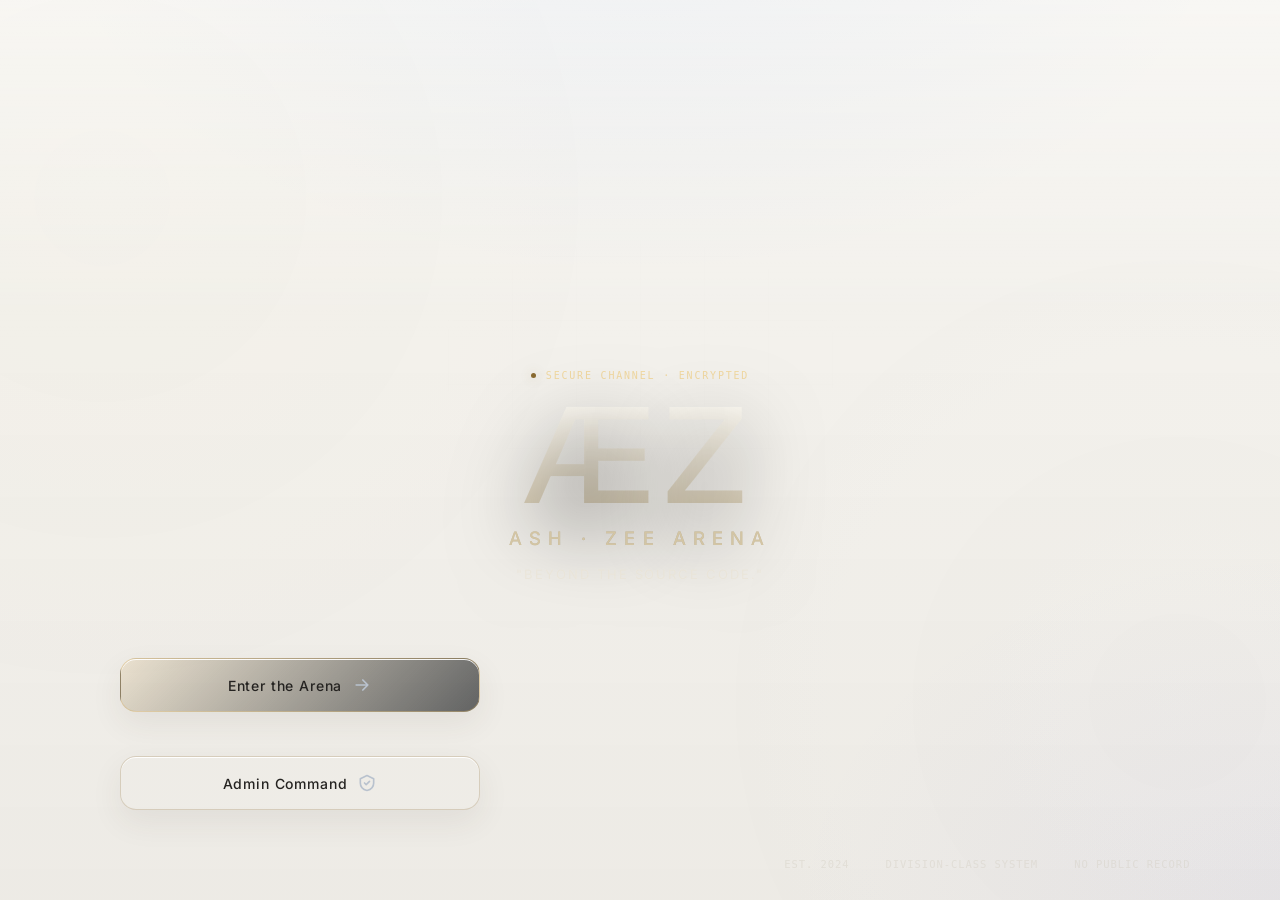
==== commit f22124f6: "Update index.html" ====
--- a/index.html
+++ b/index.html
@@ -20,7 +20,6 @@
 
 <style>
 
-<style>
 :root{
   /* ÆZ Arena — iOS glass design system (dark, default) */
   --void:#06080C;
--- a/aez-minimal-geometric.css
+++ b/aez-minimal-geometric.css
@@ -3,93 +3,90 @@
 
 :root{
   --aez-font:Inter,'Plus Jakarta Sans',sans-serif;
-  --aez-text:#111827;
-  --aez-muted:#6B7280;
-  --aez-icon:#4B5563;
-  --aez-border:#F3F4F6;
-  --aez-amber:#FBBF24;
+  --aez-text:#F5F7FA;
+  --aez-muted:#94A3B8;
+  --aez-icon:#B9C2CE;
+  --aez-border:rgba(255,255,255,.08);
+  --aez-amber:#E5C978;
+  --aez-bg:#06080C;
+  --aez-panel:rgba(20,25,34,.65);
+  color-scheme:dark;
 }
 
 html,body,button,input,select,textarea{font-family:var(--aez-font)!important;}
+html,body{background:#06080C!important;color:#F5F7FA!important;color-scheme:dark!important;}
+body{background-color:#06080C!important;}
 
 .page-head h1,.section-title,h1.section-title,h2.section-title,.page-title{
   font-weight:700!important;
   font-size:1.5rem!important;
   letter-spacing:-.025em!important;
-  color:#111827!important;
+  color:var(--aez-text)!important;
 }
 
 .page-head .page-sub,.section-sub,.description,.helper-text,.muted-text{
   font-weight:400!important;
   font-size:.875rem!important;
-  color:#6B7280!important;
+  color:var(--aez-muted)!important;
   line-height:1.625!important;
 }
 
 button,.nav-item,.tab-btn,.filter-btn,.seg-btn,.wk-btn,.rtab,.aez-mobile-tab,.icon-btn{
   font-weight:500!important;
   font-size:.75rem!important;
-  color:#374151;
+  color:var(--aez-icon);
 }
 @media(min-width:640px){
   button,.nav-item,.tab-btn,.filter-btn,.seg-btn,.wk-btn,.rtab,.aez-mobile-tab,.icon-btn{font-size:.875rem!important;}
 }
 
 button svg,a svg,.nav-item svg,.icon-btn svg,.tab-btn svg,.filter-btn svg,.seg-btn svg,.wk-btn svg,.rtab svg,.action-icon svg,.list-icon svg{
-  width:1.25rem!important;
-  height:1.25rem!important;
-  fill:none!important;
-  stroke:var(--aez-icon)!important;
-  stroke-width:2!important;
-  stroke-linecap:round!important;
-  stroke-linejoin:round!important;
-  flex:none;
+  width:1.25rem!important;height:1.25rem!important;fill:none!important;stroke:var(--aez-icon)!important;
+  stroke-width:2!important;stroke-linecap:round!important;stroke-linejoin:round!important;flex:none;
 }
+.nav-item svg,.aez-mobile-tab svg,.main-nav svg,.bottom-nav svg{width:1.5rem!important;height:1.5rem!important;}
+.icon-btn svg,.action-icon svg{stroke:var(--aez-icon)!important;}
+.icon-btn,.action-icon{color:var(--aez-icon)!important;}
 
-.nav-item svg,.aez-mobile-tab svg,.main-nav svg,.bottom-nav svg{
-  width:1.5rem!important;
-  height:1.5rem!important;
-}
-
-.icon-btn svg,.action-icon svg{stroke:#4B5563!important;}
-.icon-btn,.action-icon{color:#4B5563!important;}
-
-button,.nav-item,.tab-btn,.filter-btn,.seg-btn,.wk-btn,.rtab,.aez-gateway-btn{
-  display:inline-flex;
-  align-items:center;
-  justify-content:center;
-  gap:.5rem;
-}
+button,.nav-item,.tab-btn,.filter-btn,.seg-btn,.wk-btn,.rtab,.aez-gateway-btn{display:inline-flex;align-items:center;justify-content:center;gap:.5rem;}
 
 .field input,.field select,.rules-search,.admin-search-input,.admin-search-category,input,select,textarea{
-  border:1px solid #F3F4F6!important;
-  border-radius:.75rem!important;
+  border:1px solid var(--aez-border)!important;border-radius:.75rem!important;
+  background:rgba(12,16,22,.72)!important;color:var(--aez-text)!important;
 }
+.field input::placeholder,.field select::placeholder,input::placeholder,textarea::placeholder{color:#64748B!important;}
 
 .card,.admin-application-card,.admin-detail-card,.admin-detail-empty,.activity-card,.title-row,.day-col,.idcard-grid>div{
-  border:1px solid #F3F4F6!important;
-  border-radius:1rem!important;
+  border:1px solid var(--aez-border)!important;border-radius:1rem!important;
+  background:rgba(20,25,34,.65)!important;color:var(--aez-text)!important;
 }
-
 .card,.admin-application-card,.admin-detail-card{padding:1.25rem!important;}
 
 .enter-full,.profile-edit-btn,.admin-page-btn.primary,.primary-action,.aez-primary-action{
-  background:#FBBF24!important;
-  color:#111827!important;
-  border:0!important;
-  padding:1rem!important;
-  border-radius:9999px!important;
-  box-shadow:0 4px 10px rgba(17,24,39,.12)!important;
-  font-weight:600!important;
+  background:#E5C978!important;color:#090B0F!important;border:0!important;padding:1rem!important;
+  border-radius:9999px!important;box-shadow:0 4px 18px rgba(0,0,0,.28)!important;font-weight:600!important;
 }
-
-.enter-full svg,.profile-edit-btn svg,.admin-page-btn.primary svg,.primary-action svg,.aez-primary-action svg{
-  stroke:#111827!important;
-}
+.enter-full svg,.profile-edit-btn svg,.admin-page-btn.primary svg,.primary-action svg,.aez-primary-action svg{stroke:#090B0F!important;}
 
 .aez-mobile-tab{gap:.5rem!important;}
 .aez-mobile-tab svg{width:1.5rem!important;height:1.5rem!important;}
-.aez-mobile-tab.active{color:#111827!important;background:rgba(251,191,36,.14)!important;border-color:rgba(251,191,36,.35)!important;}
-.aez-mobile-tab.active svg{stroke:#111827!important;}
+.aez-mobile-tab.active{color:#E5C978!important;background:transparent!important;border-color:transparent!important;box-shadow:none!important;transform:none!important;}
+.aez-mobile-tab.active svg{stroke:currentColor!important;transform:none!important;filter:none!important;}
+.aez-mobile-tab:active,.aez-mobile-tab:focus,.aez-mobile-tab:focus-visible,.aez-mobile-tab:hover{background:transparent!important;border-color:transparent!important;box-shadow:none!important;outline:none!important;transform:none!important;}
+.icon-btn{border:1px solid var(--aez-border)!important;border-radius:.75rem!important;background:rgba(20,25,34,.55)!important;}
 
-.icon-btn{border:1px solid #F3F4F6!important;border-radius:.75rem!important;}
+@media(max-width:960px){
+  .bottom-nav .bn-item:not(.bn-more){background:transparent!important;border-color:transparent!important;box-shadow:none!important;transform:none!important;transition:color .2s ease!important;}
+  .bottom-nav .bn-item:not(.bn-more).active{background:transparent!important;border-color:transparent!important;box-shadow:none!important;transform:none!important;color:#E5C978!important;}
+  .bottom-nav .bn-item:not(.bn-more) svg,.bottom-nav .bn-item:not(.bn-more).active svg{transform:none!important;filter:none!important;transition:none!important;}
+  .bottom-nav .bn-item:not(.bn-more):active,.bottom-nav .bn-item:not(.bn-more):focus,.bottom-nav .bn-item:not(.bn-more):focus-visible,.bottom-nav .bn-item:not(.bn-more):hover{background:transparent!important;border-color:transparent!important;box-shadow:none!important;outline:none!important;transform:none!important;}
+}
+
+/* Force dark surfaces even if another stylesheet or browser preference tries to apply light UI. */
+body *{color-scheme:dark;}
+.sidebar,.bottom-nav,.app-shell,.main-content,.content-area,.view,.page,.panel,.modal,.drawer,.dropdown,.menu,.popover,.search-panel,.profile-card,.stat-card,.table-wrap,.table-card,.activity-list,.rank-card,.intel-card,.chat-panel,.chat-list,.chat-window,.settings-card{
+  background-color:transparent;
+}
+
+/* PWA install UI is intentionally hidden; the app itself remains a PWA. */
+.mobile-install-card,#mobileInstallCard,.mobile-install-btn,#mobileInstallBtn,.pwa-install-card,#pwaInstallCard,.pwa-guide-veil,#pwaGuide{display:none!important;visibility:hidden!important;pointer-events:none!important;}
